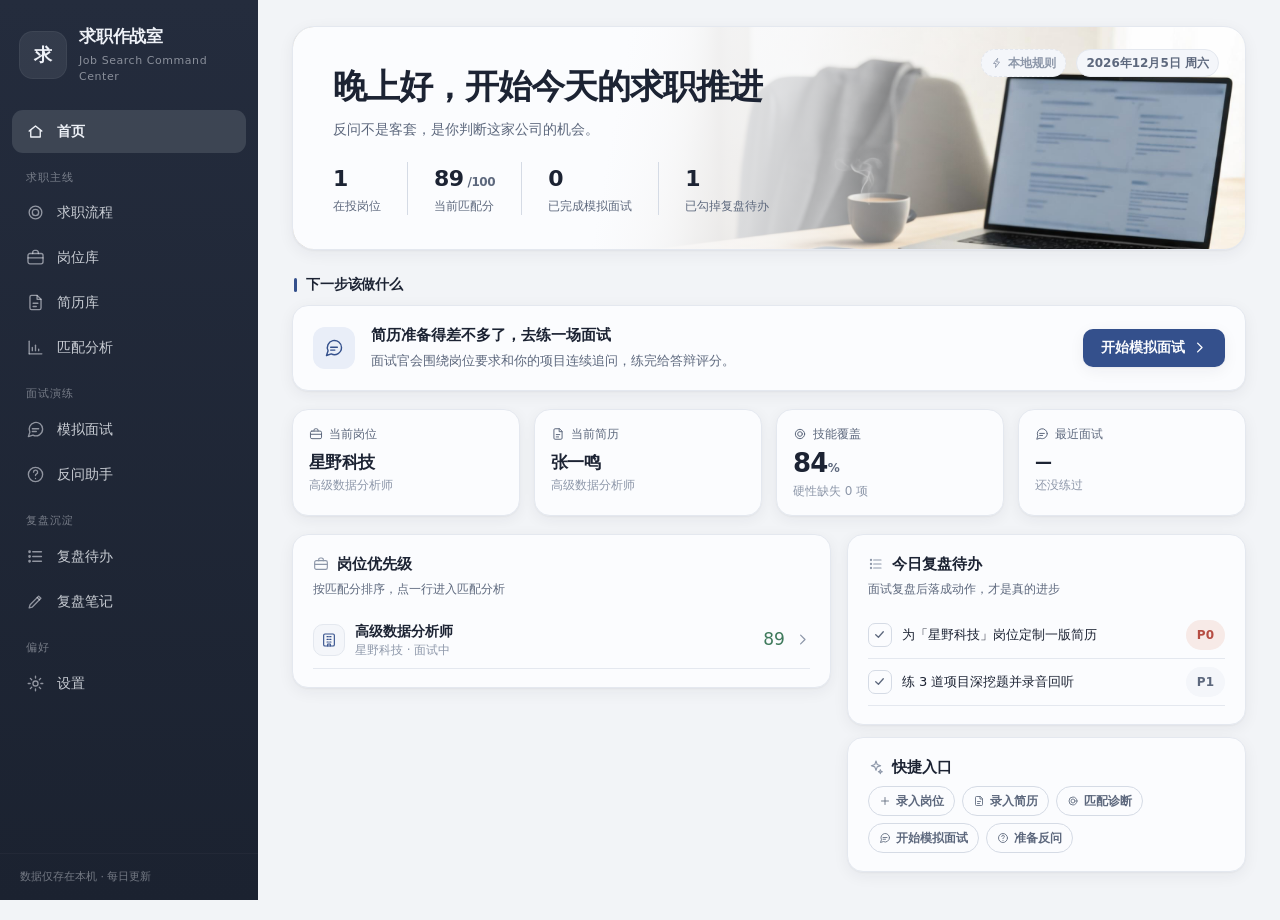
==== index.html @ 6e946947 "deploy: 求职作战室工作台与产品报告" ====
<!-- Generated by Trae Work -->
<!DOCTYPE html>
<html lang="zh">
<head>
<meta charset="UTF-8" />
<meta name="viewport" content="width=device-width, initial-scale=1.0" />
<title>求职作战室 · 简历改写与模拟面试</title>
<link rel="icon" href="data:image/svg+xml,%3Csvg xmlns='http://www.w3.org/2000/svg' viewBox='0 0 24 24'%3E%3Crect width='24' height='24' rx='6' fill='%2334508c'/%3E%3Cpath d='M7 9h10M7 13h6' stroke='%23fff' stroke-width='2' stroke-linecap='round'/%3E%3C/svg%3E" />
<style>
  /* ============================================================
     THEME TOKENS — 一处改色，整站换肤（简约·墨色中性默认）
     ============================================================ */
  :root {
    /* ---- 页面与表面 ---- */
    --page-bg: #f2f4f7;              /* 页面底色（body 背景） */
    --surface-card: #fbfcfe;         /* 卡片/面板/输入框/按钮的主背景 */
    --surface-nested: #f4f6fa;       /* 嵌套区域：图标瓦底、ghost 按钮、hero 底 */

    /* ---- 边框 ---- */
    --border: #e4e8ef;               /* 常规边框：卡片、分隔线 */
    --border-input: #d5dbe5;         /* 强边框：输入框、按钮、chip、勾选框 */

    /* ---- 文本层级 ---- */
    --text: #1c2333;                 /* 主文本：标题、正文、数值 */
    --text-secondary: #5d687d;       /* 次文本：标签、副标题、描述 */
    --text-tertiary: #8d97a9;        /* 弱文本：图标色、导航字、占位、空态 */

    /* ---- 主色（按钮/选中/强调） ---- */
    --accent: #34508c;               /* 主色·靛蓝：按钮、选中态、section 竖条 */
    --accent-muted: #e9eef8;         /* 主色浅底：focus ring 光晕、step 按钮 active 底 */
    --on-accent: #fbfcfe;            /* 主色上的前景文字 */

    /* ---- 模块色（5 色轮转，新模块按序取下一个未用的） ---- */
    --module-1: #4f7a63;             /* 苔绿 — 通过/完成/优势 */
    --module-2: #4a6d94;             /* 灰蓝 — 数据/匹配 */
    --module-3: #a8792f;             /* 赭黄 — 待办/提醒 */
    --module-4: #b06a52;             /* 陶土 — 风险/红旗 */
    --module-5: #6f6394;             /* 雾紫 — 反思/笔记 */

    /* ---- 状态色 ---- */
    --success: #3f7a5c;              /* 通过、达标 */
    --warning: #a8792f;              /* 需补强、提醒 */

    /* ---- 危险色 ---- */
    --danger: #b64d43;               /* 删除/危险操作 */
    --danger-muted: #f7eae7;         /* 危险浅底：删除 hover、P0 标签 */

    /* ---- 抽屉/侧栏（深色面板，与主色板同色温） ---- */
    --drawer-bg: #1b2230;            /* 侧栏底色 */
    --drawer-bg-top: #242c3d;        /* 侧栏渐变上色 */
    --drawer-text: #eef1f7;          /* 侧栏前景文字 */
    --drawer-text-mute: rgba(238,241,247,.55);  /* 侧栏次要文字/图标 */
    --drawer-hover: rgba(238,241,247,.08);       /* 侧栏悬停底 */
    --drawer-active: rgba(238,241,247,.13);      /* 侧栏选中底 */

    /* ---- 背景图 ---- */
    --greet-image: url("assets/greet-banner.jpg");  /* 首页 hero 背景图 */
    --page-texture: none;                            /* 页面纹理叠加（none 或 url(...)） */

    /* ---- 圆角（按组件角色，不要裸写数字） ---- */
    --radius-control: 8px;           /* 勾选框、步进按钮、日历格 */
    --radius-tile: 12px;             /* 图标瓦、输入框、按钮、chip */
    --radius-card: 16px;             /* 卡片、面板、hero */
    --radius-sheet: 22px;            /* 弹窗顶部圆角 */

    /* ---- 阴影 ---- */
    --shadow-card: 0 1px 2px rgba(28,35,51,.04), 0 4px 16px rgba(28,35,51,.06);   /* 卡片/面板 */
    --shadow-overlay: 0 10px 28px rgba(28,35,51,.14);                             /* 弹窗/toast/悬浮 */

    /* ---- 字体与布局 ---- */
    --font: -apple-system, "PingFang SC", "Microsoft YaHei", system-ui, sans-serif;
    --sidebar-w: 258px;              /* 左侧栏宽度 */
  }
  * { box-sizing: border-box; margin: 0; padding: 0; }
  body {
    background: var(--page-bg); color: var(--text); font-family: var(--font); font-size: 14px; line-height: 1.5;
    -webkit-font-smoothing: antialiased; min-height: 100vh; min-width: 1000px;
  }
  body::before { content:""; position:fixed; inset:0; z-index:-1; pointer-events:none;
    background-image: var(--page-texture); background-size: cover; background-position: center; opacity:.5; }
  svg { display: block; }
  .layout { min-height: 100vh; }

  /* ---------- sidebar (固定在左侧，不随内容滚动) ---------- */
  .sidebar { background: linear-gradient(180deg, var(--drawer-bg-top), var(--drawer-bg)); color: var(--drawer-text);
    display: flex; flex-direction: column; position: fixed; top: 0; left: 0; width: var(--sidebar-w); height: 100vh; z-index: 30; }
  .sidebar .brand { padding: 24px 20px 18px; display: flex; align-items: center; gap: 13px; }
  .sidebar .brand .ava { position: relative; width: 46px; height: 46px; border-radius: 13px; overflow: hidden; flex: 0 0 auto;
    background: var(--drawer-hover); box-shadow: 0 0 0 1px var(--drawer-active); cursor: pointer; }
  .sidebar .brand .ava img { width: 100%; height: 100%; object-fit: cover; display: block; }
  .sidebar .brand .ava .ava-ph { width:100%; height:100%; display:grid; place-items:center; font-size:18px; font-weight:800; color:var(--drawer-text); }
  .sidebar .brand .ava .cam { position: absolute; inset: 0; display: grid; place-items: center; opacity: 0;
    background: rgba(35,34,32,.5); color: var(--drawer-text); transition: opacity .15s; }
  .sidebar .brand .ava:hover .cam { opacity: 1; }
  .sidebar .brand h1 { font-size: 17px; font-weight: 800; letter-spacing: -.01em; }
  .sidebar .brand p { font-size: 11px; opacity: .5; margin-top: 3px; letter-spacing: .05em; }
  .sidebar .nav { flex: 1; overflow-y: auto; padding: 6px 12px 12px; }
  .sidebar .nav::-webkit-scrollbar { width: 6px; }
  .sidebar .nav::-webkit-scrollbar-thumb { background: var(--drawer-text-mute); border-radius: 6px; }
  .navi { display: flex; align-items: center; gap: 12px; padding: 11px 14px; border-radius: 11px; cursor: pointer;
    font-size: 14px; font-weight: 500; color: color-mix(in srgb, var(--drawer-text) 82%, transparent); transition: background .15s; margin-bottom: 2px; }
  .navi:hover { background: var(--drawer-hover); }
  .navi.active { background: var(--drawer-active); color: var(--drawer-text); font-weight: 700; }
  .navi svg { color: var(--drawer-text-mute); flex: 0 0 auto; }
  .navi.active svg { color: var(--drawer-text); }
  .nav-sep { font-size: 10.5px; opacity: .42; padding: 15px 14px 6px; letter-spacing: .1em; }
  .sidebar .foot { padding: 15px 20px; font-size: 11px; opacity: .42; border-top: 1px solid var(--drawer-hover); }

  /* ---------- main ---------- */
  .main { margin-left: var(--sidebar-w); padding: 26px 34px 48px; }
  .main > #screen { max-width: 1180px; }
  .header { display: flex; align-items: flex-end; gap: 16px; margin-bottom: 6px; }
  .header h2 { font-size: 27px; font-weight: 800; letter-spacing: -.03em; }
  .header p { color: var(--text-secondary); font-size: 13px; margin-top: 5px; }
  .header .spacer { flex: 1; }
  .date-chip { display:inline-flex; align-items:center; gap:6px; font-size:13px; color:var(--text-secondary);
    background: var(--surface-card); border:1px solid var(--border); border-radius:999px; padding:8px 15px; box-shadow: var(--shadow-card); }
  .date-chip svg { color: var(--text-tertiary); }

  /* ---------- hero banner (顶部大图问候区) ---------- */
  .hero-banner { position: relative; overflow: hidden; border-radius: var(--radius-sheet); border: 1px solid var(--border);
    box-shadow: var(--shadow-card); min-height: 208px; display: flex; flex-direction: column; justify-content: center;
    padding: 34px 40px; margin-bottom: 24px;
    background: var(--surface-nested) var(--greet-image) right center / cover no-repeat; }
  .hero-banner::before { content:""; position:absolute; inset:0; pointer-events:none;
    background: linear-gradient(100deg, var(--surface-card) 34%, color-mix(in srgb, var(--surface-card) 82%, transparent) 52%, transparent 76%); }
  .hero-banner > * { position: relative; z-index: 1; }
  .hero-banner .hi { font-size: 34px; font-weight: 800; letter-spacing: -.03em; }
  .hero-banner .sub { color: var(--text-secondary); font-size: 14px; margin-top: 7px; max-width: 460px; }
  .hero-banner .hstats { display: flex; gap: 26px; margin-top: 22px; }
  .hero-banner .hstat { display: flex; flex-direction: column; gap: 2px; }
  .hero-banner .hstat .n { font-size: 22px; font-weight: 800; letter-spacing: -.02em; }
  .hero-banner .hstat .t { font-size: 12px; color: var(--text-secondary); }
  .hero-banner .hstat + .hstat { padding-left: 26px; border-left: 1px solid var(--border-input); }
  .hero-banner .htop { position: absolute; top: 22px; right: 26px; z-index: 2; display: flex; gap: 10px; align-items: center; }

  .card { background: var(--surface-card); border: 1px solid var(--border); border-radius: var(--radius-card); box-shadow: var(--shadow-card); }
  .sec-title { display:flex; align-items:center; gap:9px; font-size:14px; font-weight:800; margin: 18px 2px 10px; letter-spacing: -.01em; }
  .sec-title::before { content:""; width: 3px; height: 14px; border-radius: 2px; background: var(--accent); }

  /* ---------- dashboard grid ---------- */
  .grid { display: grid; gap: 16px; }
  .g-4 { grid-template-columns: repeat(4, 1fr); }
  .g-3 { grid-template-columns: repeat(3, 1fr); }
  .g-2 { grid-template-columns: repeat(2, 1fr); }
  .g-main { grid-template-columns: 1.55fr 1fr; align-items: start; }

  /* 各模块概况卡片 */
  .modcard-grid { display:grid; grid-template-columns: repeat(3, 1fr); gap: 14px; }
  .modcard { background: var(--surface-card); border: 1px solid var(--border); border-radius: var(--radius-card); box-shadow: var(--shadow-card);
    padding: 15px 16px; cursor: pointer; transition: transform .12s, box-shadow .18s, border-color .15s; }
  .modcard:hover { transform: translateY(-2px); box-shadow: var(--shadow-overlay); border-color: var(--border-input); }
  .modcard .mc-head { display:flex; align-items:center; gap: 11px; }
  .modcard .mc-ic { width: 36px; height: 36px; border-radius: 10px; display:grid; place-items:center; flex:0 0 auto; }
  .modcard .mc-tt { flex:1; min-width:0; }
  .modcard .mc-name { font-size: 14.5px; font-weight: 800; letter-spacing: -.01em; }
  .modcard .mc-desc { font-size: 11.5px; color: var(--text-secondary); margin-top: 1px; overflow:hidden; text-overflow:ellipsis; white-space:nowrap; }
  .modcard .mc-arw { color: var(--text-tertiary); flex:0 0 auto; }
  .modcard .mc-body { display:flex; align-items:baseline; gap: 8px; margin-top: 11px; }
  .modcard .mc-main { font-size: 15px; font-weight: 800; letter-spacing: -.01em; }
  .modcard .mc-extra { font-size: 12px; color: var(--text-secondary); }

  /* quote banner */
  .quote { padding: 22px 26px; border-radius: var(--radius-card); position: relative; overflow: hidden;
    background: var(--surface-card); border: 1px solid var(--border); box-shadow: var(--shadow-card); }
  .quote::before { content:""; position:absolute; left:0; top:18px; bottom:18px; width:3px; border-radius:2px; background: var(--accent); }
  .quote .tag { display:inline-flex; align-items:center; gap:6px; font-size:12px; font-weight:700; color:var(--text-secondary);
    letter-spacing:.04em; margin-bottom:11px; }
  .quote .tag svg { color: var(--text-tertiary); }
  .quote .txt { font-size:20px; font-weight:700; color:var(--text); letter-spacing:-.01em; line-height:1.5; }

  /* overview rings */
  .rings { display:grid; grid-template-columns: repeat(4, minmax(0,1fr)); gap:0; }
  .ring { display:flex; flex-direction:column; align-items:center; gap:8px; padding:12px 4px; cursor:pointer; min-width:0;
    border-radius: var(--radius-card); transition: background .15s; }
  .ring:hover { background: var(--surface-nested); }
  .ring .dial { position:relative; width:100%; max-width:128px; aspect-ratio:1; }
  .ring .dial svg.gauge { transform: rotate(-90deg); width:100%; height:100%; }
  .ring .dial .mid { position:absolute; inset:0; display:grid; place-items:center; }
  .ring .pct { font-size:18px; font-weight:800; letter-spacing:-.02em; }
  .ring .lbl { font-size:14.5px; font-weight:700; }
  .ring .sub { font-size:12px; color:var(--text-secondary); }

  /* quick add */
  .quick-grid { display:grid; grid-template-columns: repeat(2, minmax(0,1fr)); gap:10px; }
  .qbtn { display:flex; align-items:center; gap:12px; padding:14px 15px; border:none; cursor:pointer; border-radius:var(--radius-tile);
    background:var(--surface-card); border:1px solid var(--border); box-shadow: var(--shadow-card); text-align:left; transition: all .15s; min-width:0; }
  .qbtn:hover { border-color:var(--border-input); transform: translateY(-1px); box-shadow: var(--shadow-overlay); }
  .qbtn .e { position:relative; width:42px; height:42px; border-radius:12px; display:grid; place-items:center; flex:0 0 auto; }
  .qbtn .e .qplus { position:absolute; right:-3px; bottom:-3px; width:17px; height:17px; border-radius:50%;
    background: var(--accent); color:var(--on-accent); display:grid; place-items:center; border: 2px solid var(--surface-card); }
  .qbtn .l { font-size:13.5px; font-weight:700; min-width:0; overflow:hidden; text-overflow:ellipsis; white-space:nowrap; }

  /* trend panel */
  .panel { background: var(--surface-card); border: 1px solid var(--border); border-radius: var(--radius-card); box-shadow: var(--shadow-card); padding:18px; }
  .panel .ph { display:flex; align-items:center; gap:8px; font-size:14px; font-weight:800; }
  .panel .ph svg { color: var(--text-tertiary); }
  .panel .ph .avg { margin-left:auto; font-size:12px; color:var(--text-secondary); font-weight:500; }
  .trend-svg { width:100%; height:auto; margin-top:14px; display:block; }
  .trend-x { display:flex; justify-content:space-between; font-size:11px; color:var(--text-secondary); margin-top:4px; padding:0 6px; }
  .trend-empty { display:flex; flex-direction:column; align-items:center; justify-content:center; gap:10px; height: 168px;
    color: var(--text-tertiary); font-size: 13px; margin-top: 8px; }

  /* ---------- pinned tasks ---------- */
  .pin-list { display:grid; grid-template-columns: repeat(2, 1fr); gap: 12px; }
  .pin { display:flex; align-items:center; gap: 13px; padding: 15px 16px; border-radius: var(--radius-tile);
    background: var(--surface-card); border: 1px solid var(--border); box-shadow: var(--shadow-card); transition: box-shadow .15s, transform .12s; }
  .pin:hover { box-shadow: var(--shadow-overlay); transform: translateY(-1px); }
  .pin-ic { width: 38px; height: 38px; border-radius: 11px; display:grid; place-items:center; flex:0 0 auto;
    background: var(--surface-nested); border: 1px solid var(--border); }
  .pin-b { flex:1; min-width:0; cursor:pointer; }
  .pin-t { font-size: 14.5px; font-weight: 700; overflow:hidden; text-overflow:ellipsis; white-space:nowrap; }
  .pin-t.done { text-decoration: line-through; color: var(--text-secondary); }
  .pin-m { font-size: 12px; color: var(--text-secondary); margin-top: 3px; }
  .pin-chk { flex:0 0 auto; width: 26px; height: 26px; border-radius: 8px; border: 1.6px solid var(--border-input);
    display:grid; place-items:center; cursor:pointer; background:var(--surface-card); color:var(--on-accent); transition: all .15s; }
  .pin-chk.on { background: var(--module-1); border-color: var(--module-1); }
  .pin-chk svg { opacity: 0; }
  .pin-chk.on svg { opacity: 1; }
  .pin-step { flex:0 0 auto; display:flex; gap: 7px; }
  .pin-step button { width: 30px; height: 30px; border-radius: 8px; border: 1px solid var(--border-input);
    background: var(--surface-nested); color: var(--text); font-size: 18px; line-height: 1; cursor:pointer;
    display:grid; place-items:center; transition: all .15s; }
  .pin-step button:hover { background: var(--accent-muted); border-color: var(--accent); }
  .pin-empty { grid-column: 1 / -1; padding: 26px 20px; text-align:center; color: var(--text-secondary); font-size: 13px; line-height: 1.7;
    background: var(--surface-card); border: 1px dashed var(--border-input); border-radius: var(--radius-tile); }
  .pin-empty .mini-star { display:inline-flex; vertical-align:-2px; color: var(--module-3); }

  /* ---------- toolbar in module view ---------- */
  .toolbar { display:flex; align-items:center; gap:10px; margin: 14px 0 12px; }
  .btn { background:var(--accent); color:var(--on-accent); border:none; border-radius:10px; padding:10px 18px; font-size:14px; cursor:pointer;
    font-weight:700; box-shadow: var(--shadow-card); transition: filter .15s, transform .1s; display:inline-flex; align-items:center; gap:7px; }
  .btn:hover { filter: brightness(1.12); } .btn:active { transform: translateY(1px); }
  .btn.ghost { background:var(--surface-card); color:var(--text-secondary); border:1px solid var(--border-input); box-shadow:none; font-weight:500; }
  .btn.ghost:hover { color:var(--text); }
  .btn.danger { background:var(--danger); }
  .spacer { flex:1; }
  input, textarea { font-family:var(--font); font-size:14px; border:1px solid var(--border-input); border-radius:10px;
    padding:9px 12px; background:var(--surface-card); color:var(--text); outline:none; transition: border-color .15s, box-shadow .15s; width:100%; }
  input:focus, textarea:focus { border-color:var(--accent); box-shadow:0 0 0 3px var(--accent-muted); }
  textarea { resize:vertical; min-height:80px; }
  .search-box { position:relative; width: 240px; }
  .search-box svg { position:absolute; left:11px; top:50%; transform:translateY(-50%); color:var(--text-tertiary); pointer-events:none; }
  .search-box input { padding-left:34px; }

  /* module hero header (per-type summary) */
  .hero { display:flex; align-items:center; gap: 13px; padding: 12px 16px; border-radius: var(--radius-tile);
    background: var(--surface-card); border: 1px solid var(--border); box-shadow: var(--shadow-card); margin-bottom: 4px; position:relative; overflow:hidden; }
  .hero.has-cover { padding: 0; min-height: 96px; }
  .hero.has-cover .hero-bg { position:absolute; inset:0; background-size:cover; background-position:center; }
  .hero.has-cover .hero-bg::after { content:""; position:absolute; inset:0; background: linear-gradient(90deg, var(--surface-card) 28%, color-mix(in srgb, var(--surface-card) 60%, transparent) 55%, transparent 80%); }
  .hero.has-cover > .hero-inner { position:relative; z-index:1; padding: 12px 16px; display:flex; align-items:center; gap:13px; }
  .hero-ic { width: 40px; height: 40px; border-radius: 11px; display:grid; place-items:center; flex:0 0 auto; }
  .hero-tx { min-width:0; flex:1; }
  .hero-row { display:flex; align-items:baseline; gap: 9px; flex-wrap:wrap; }
  .hero-v { font-size: 20px; font-weight: 800; letter-spacing: -.02em; line-height: 1; }
  .hero-l { font-size: 13px; color: var(--text-secondary); }

  /* record thumbnail + custom field meta tags */
  .rec .thumb { width:48px; height:48px; border-radius:var(--radius-tile); object-fit:cover; flex:0 0 auto; margin-right:2px; }
  .rec .meta-line { display:flex; align-items:center; gap:6px; flex-wrap:wrap; margin-top:4px; flex:1 0 100%; }
  .rec .meta-tag { font-size:12px; font-weight:600; color:var(--text-secondary); }
  .rec .meta-tag::before { content:"·"; margin-right:6px; color:var(--text-tertiary); }
  .rec .meta-tag:first-child::before { display:none; }

  /* ---- layout variants (open-ended: add .rec-layout-xxx in <style> to extend) ---- */
  /* feature: 大图在上 + 标题 + 正文在下 */
  .rec.rec-layout-feature { padding:0; overflow:hidden; }
  .rec.rec-layout-feature .top { flex-direction:column; align-items:stretch; }
  .rec.rec-layout-feature .thumb { width:100%; height:160px; border-radius:0; margin:0; }
  .rec.rec-layout-feature .feat-title { padding:12px 16px 4px; font-size:15px; font-weight:700; color:var(--text); }
  .rec.rec-layout-feature .feat-body { padding:0 16px 14px; font-size:13px; color:var(--text-secondary); line-height:1.55; }
  /* quote: 大字居中 + 留白 */
  .rec.rec-layout-quote { padding:24px 20px; }
  .rec.rec-layout-quote .quote-text { font-size:18px; font-weight:600; line-height:1.6; color:var(--text); }
  .rec.rec-layout-quote .quote-meta { margin-top:10px; font-size:12px; color:var(--text-tertiary); }


  /* module two-column layout: 左记录 / 右统计侧栏 */
  .mod-layout { display:grid; grid-template-columns: 1fr 300px; gap: 16px; align-items: start; margin-top: 14px; }
  .mod-side { display:flex; flex-direction:column; gap: 12px; position: sticky; top: 16px; }
  .side-card { background:var(--surface-card); border:1px solid var(--border); border-radius:var(--radius-tile); box-shadow:var(--shadow-card); padding:14px 15px; }
  .side-card .sh { display:flex; align-items:center; gap:8px; font-size:12.5px; font-weight:800; margin-bottom:10px; }
  .side-card .sh svg { color:var(--text-tertiary); }
  .stat-row { display:flex; align-items:center; justify-content:space-between; padding:6px 0; border-bottom:1px solid var(--border); }
  .stat-row:last-child { border-bottom:none; padding-bottom:0; }
  .stat-row .k { font-size:12.5px; color:var(--text-secondary); display:flex; align-items:center; gap:7px; }
  .stat-row .k .kd { width:8px; height:8px; border-radius:50%; flex:0 0 auto; }
  .stat-row .val { font-size:14px; font-weight:800; letter-spacing:-.01em; }
  /* 分类占比条 */
  .catbar { margin-top:4px; }
  .catbar .cbrow { display:flex; align-items:center; gap:9px; padding:7px 0; }
  .catbar .cbrow .cbn { font-size:12.5px; color:var(--text); width:52px; flex:0 0 auto; }
  .catbar .cbrow .cbt { flex:1; height:8px; border-radius:999px; background:var(--border); overflow:hidden; }
  .catbar .cbrow .cbt i { display:block; height:100%; border-radius:999px; }
  .catbar .cbrow .cbv { font-size:12px; color:var(--text-secondary); width:56px; text-align:right; flex:0 0 auto; }
  /* 大环形（进度/打卡侧栏） */
  .side-ring { display:flex; flex-direction:column; align-items:center; gap:8px; padding:6px 0 2px; }
  .side-ring .dial { position:relative; width:120px; height:120px; }
  .side-ring .dial svg.gauge { transform: rotate(-90deg); width:120px; height:120px; }
  .side-ring .dial .mid { position:absolute; inset:0; display:flex; flex-direction:column; align-items:center; justify-content:center; gap:2px; }
  .side-ring .big { font-size:26px; font-weight:800; letter-spacing:-.02em; }
  .side-ring .cap { font-size:12px; color:var(--text-secondary); }

  /* finance summary minis */
  .mod-summary { display:grid; grid-template-columns:repeat(4,1fr); gap:12px; margin-bottom: 4px; }
  .mini { background:var(--surface-card); border:1px solid var(--border); border-radius:var(--radius-tile); box-shadow:var(--shadow-card); padding:12px 14px; }
  .mini .l { font-size:12px; color:var(--text-secondary); }
  .mini .v { font-size:19px; font-weight:800; margin-top:3px; letter-spacing:-.02em; }

  /* record list — 行式列表 */
  .rec-grid { display:flex; flex-direction:column; gap:9px; }
  .rec { position:relative; background:var(--surface-card); border:1px solid var(--border); border-radius:var(--radius-tile); box-shadow:var(--shadow-card); padding:14px 16px; transition: border-color .12s, box-shadow .15s; }
  .rec:hover { border-color: var(--border-input); box-shadow: var(--shadow-overlay); }
  .rec .top { display:flex; align-items:center; gap:12px; }
  .rec .chk { flex:0 0 auto; width:23px; height:23px; border-radius:7px; border:1.6px solid var(--border-input); display:grid; place-items:center;
    cursor:pointer; background:var(--surface-card); color:var(--on-accent); transition: all .15s; }
  .rec .chk.on { background:var(--module-1); border-color:var(--module-1); }
  .rec .chk svg { opacity:0; } .rec .chk.on svg { opacity:1; }
  .rec .body { flex:1; min-width:0; cursor:pointer; display:flex; align-items:center; gap:11px; flex-wrap:wrap; }
  .rec .rname { font-weight:700; font-size:14.5px; letter-spacing:-.01em; flex:0 1 auto; overflow:hidden; text-overflow:ellipsis; white-space:nowrap; max-width:100%; }
  .rec .rname.done { text-decoration:line-through; color:var(--text-secondary); }
  .rec .rmeta { display:flex; flex-wrap:wrap; gap:6px; align-items:center; }
  .rec .rnote { flex:1 0 100%; color:var(--text-secondary); font-size:12.5px; margin-top:5px; white-space:pre-wrap; line-height:1.5;
    overflow:hidden; text-overflow:ellipsis; display:-webkit-box; -webkit-line-clamp:2; -webkit-box-orient:vertical; }
  .badge { display:inline-flex; align-items:center; gap:5px; padding:2px 9px; border-radius:999px; font-size:11.5px; font-weight:700; }
  .badge .dot { width:6px; height:6px; border-radius:50%; background:currentColor; }
  .rec .acts { position:absolute; top:50%; right:8px; transform:translateY(-50%); display:flex; gap:1px; opacity:0; transition: opacity .15s; background:var(--surface-card); }
  .rec:hover .acts { opacity:1; }
  .rec .acts button { border:none; background:transparent; color:var(--text-tertiary); cursor:pointer;
    width:28px; height:28px; border-radius:7px; display:grid; place-items:center; transition: all .15s; }
  .rec .pin-btn:hover { background:var(--surface-nested); color:var(--module-3); }
  .rec .pin-btn.on { color:var(--module-3); opacity:1; } .rec .pin-btn.on svg { fill: var(--module-3); }
  .rec:has(.pin-btn.on) .acts { opacity:1; }
  .rec .del:hover { background:var(--danger-muted); color:var(--danger); }
  .rec .pbar { flex:1; min-width:80px; height:6px; border-radius:999px; background:var(--border); overflow:hidden; }
  .rec .pbar i { display:block; height:100%; border-radius:999px; }
  .rec .amt { font-size:15px; font-weight:800; letter-spacing:-.02em; white-space:nowrap; margin-left:auto; }
  .rec .amt.exp { color:var(--danger); } .rec .amt.inc { color:var(--module-1); }
  .rec .streak { font-size:11.5px; color:var(--module-3); font-weight:700; display:inline-flex; align-items:center; gap:4px; }
  .rec .rdate { color:var(--text-secondary); font-size:11.5px; margin-left:auto; white-space:nowrap; }
  .empty { text-align:center; color:var(--text-secondary); padding:50px 20px; }
  .empty .e { display:inline-grid; place-items:center; width:56px; height:56px; border-radius:16px; background:var(--surface-card); border:1px solid var(--border); color:var(--text-tertiary); margin-bottom:12px; }

  /* ---------- modal ---------- */
  .overlay { position:fixed; inset:0; background:color-mix(in srgb, var(--text) 44%, transparent); backdrop-filter: blur(3px); z-index:60;
    display:flex; align-items:center; justify-content:center; animation: fade .16s ease; }
  @keyframes fade { from { opacity:0; } }
  .modal { background:var(--surface-card); border-radius:20px; padding:26px; width:480px; max-width:92vw; max-height:90vh; overflow-y:auto;
    box-shadow:0 24px 60px color-mix(in srgb, var(--text) 26%, transparent); animation: pop .18s cubic-bezier(.2,.8,.3,1); }
  @keyframes pop { from { transform: translateY(10px) scale(.98); opacity:0; } }
  .modal h3 { font-size:19px; font-weight:800; letter-spacing:-.01em; }
  .modal .sub { color:var(--text-secondary); font-size:13px; margin:5px 0 18px; }
  .field { margin-bottom:14px; }
  .field label { display:block; color:var(--text-secondary); font-size:13px; margin-bottom:6px; }
  .frow { display:flex; gap:12px; } .frow .field { flex:1; }
  .seg { display:flex; gap:8px; flex-wrap:wrap; }
  .seg .opt { flex:1; min-width:64px; text-align:center; padding:10px; border-radius:11px; border:1px solid var(--border-input);
    cursor:pointer; font-size:13px; font-weight:600; color:var(--text-secondary); transition: all .12s; }
  .seg .opt.on { background:var(--accent); border-color:var(--accent); color:var(--on-accent); }
  .modal-actions { display:flex; align-items:center; gap:10px; margin-top:22px; }
  .link-danger { color:var(--danger); background:none; border:none; font-size:14px; font-weight:600; cursor:pointer; padding:8px 10px; border-radius:8px; }
  .link-danger:hover { background:var(--danger-muted); }

  /* ============================================================
     BENTO DASHBOARD — 首页复杂网格布局（墨色中性 · 高密度）
     ============================================================ */
  .bento { display:grid; grid-template-columns: repeat(12, 1fr); gap:16px; align-items:stretch; }
  .bento > * { min-width:0; }   /* 允许网格轨道收窄，避免窄屏内容溢出 */
  .b3{grid-column:span 3} .b4{grid-column:span 4} .b5{grid-column:span 5}
  .b6{grid-column:span 6} .b7{grid-column:span 7} .b8{grid-column:span 8} .b12{grid-column:span 12}

  /* 分组标题（EN 副标题 + 中文标题 + 分隔线） */
  .sec-grp { display:flex; align-items:center; gap:12px; margin:26px 2px 14px; }
  .sec-grp .bar { width:4px; height:19px; border-radius:2px; background:var(--accent); flex:0 0 auto; }
  .sec-grp .zh { font-size:16px; font-weight:800; letter-spacing:-.02em; }
  .sec-grp .en { font-size:10.5px; font-weight:800; letter-spacing:.15em; color:var(--text-tertiary); }
  .sec-grp .line { flex:1; height:1px; background:var(--border); }

  /* 通用瓷砖 */
  .tile { background:var(--surface-card); border:1px solid var(--border); border-radius:var(--radius-card); box-shadow:var(--shadow-card);
    padding:18px 20px; display:flex; flex-direction:column; }
  .tile-h { display:flex; align-items:center; gap:9px; margin-bottom:14px; }
  .tile-h .tic { color:var(--text-tertiary); display:flex; }
  .tile-h .en { font-size:9.5px; font-weight:800; letter-spacing:.14em; color:var(--text-tertiary); line-height:1; }
  .tile-h .zh { font-size:14px; font-weight:800; letter-spacing:-.01em; line-height:1.15; }
  .tile-h .tt { display:flex; flex-direction:column; gap:3px; }
  .tile-h .r { margin-left:auto; font-size:12px; color:var(--text-secondary); font-weight:700; }

  /* 整体情况瓷砖 */
  .ov2-body { display:grid; grid-template-columns:1fr 300px; gap:22px; flex:1; align-items:stretch; }
  .ov2-body .rings { align-content:center; }
  .ov2-side { position:relative; overflow:hidden; border-radius:var(--radius-card);
    background:linear-gradient(150deg,#33322e 0%,#232220 62%,#1b1a18 100%); box-shadow:var(--shadow-overlay);
    padding:20px; display:flex; flex-direction:column; justify-content:space-between; gap:12px; }
  .ov2-side::before { content:""; position:absolute; width:190px; height:190px; border-radius:50%; right:-70px; top:-80px;
    background:radial-gradient(circle,rgba(95,122,153,.4),transparent 70%); pointer-events:none; }
  .ov2-side::after { content:""; position:absolute; width:150px; height:150px; border-radius:50%; left:-55px; bottom:-70px;
    background:radial-gradient(circle,rgba(189,138,78,.32),transparent 70%); pointer-events:none; }
  .ov2-stat { position:relative; z-index:1; display:flex; align-items:center; gap:13px; cursor:pointer;
    padding:12px 4px; border-radius:var(--radius-tile); transition:background .15s; }
  .ov2-stat:hover { background:rgba(244,243,240,.06); }
  .ov2-stat + .ov2-stat { border-top:1px solid rgba(244,243,240,.09); }
  .ov2-stat .s-ic { width:40px; height:40px; border-radius:12px; display:grid; place-items:center; flex:0 0 auto;
    background:rgba(244,243,240,.08); box-shadow:inset 0 0 0 1px rgba(244,243,240,.1); }
  .ov2-stat .s-tx { min-width:0; }
  .ov2-stat .s-v { font-size:24px; font-weight:800; letter-spacing:-.03em; line-height:1.05; color:#f4f3f0;
    font-variant-numeric:tabular-nums; }
  .ov2-stat .s-l { font-size:11.5px; color:rgba(244,243,240,.55); margin-top:3px; }

  /* 大时钟卡（暗色·点缀光晕） */
  .clock-card { position:relative; overflow:hidden; border-radius:var(--radius-sheet);
    background:linear-gradient(140deg,#33322e 0%,#232220 60%,#1c1b19 100%); color:#f4f3f0;
    padding:26px 28px; box-shadow:var(--shadow-overlay); display:flex; flex-direction:column; justify-content:space-between; min-height:196px; }
  .clock-card::before { content:""; position:absolute; width:220px; height:220px; border-radius:50%; right:-70px; top:-90px;
    background:radial-gradient(circle,rgba(189,138,78,.35),transparent 70%); }
  .clock-card::after { content:""; position:absolute; width:170px; height:170px; border-radius:50%; left:-60px; bottom:-80px;
    background:radial-gradient(circle,rgba(111,143,106,.28),transparent 70%); }
  .clock-card > * { position:relative; z-index:1; }
  .clock-card .hi { font-size:24px; font-weight:800; letter-spacing:-.02em; }
  .clock-card .sub { font-size:12.5px; opacity:.62; margin-top:5px; max-width:230px; line-height:1.5; }
  .clock-card .clk { font-size:clamp(38px,4.4vw,50px); font-weight:800; letter-spacing:.01em; font-variant-numeric:tabular-nums; line-height:1; }
  .clock-card .cmeta { display:flex; align-items:center; gap:10px; margin-top:9px; font-size:12px; opacity:.6; }
  .clock-card .cmeta .dot { width:4px; height:4px; border-radius:50%; background:currentColor; }

  /* 焦点/统计瓷砖 */
  .focus-list { display:flex; flex-direction:column; gap:9px; }
  .focus-row { display:flex; align-items:center; gap:11px; }
  .focus-row .fic { width:30px; height:30px; border-radius:9px; display:grid; place-items:center; flex:0 0 auto;
    background:var(--surface-nested); border:1px solid var(--border); }
  .focus-row .ft { flex:1; min-width:0; cursor:pointer; }
  .focus-row .fn { font-size:13.5px; font-weight:700; overflow:hidden; text-overflow:ellipsis; white-space:nowrap; }
  .focus-row .fn.done { text-decoration:line-through; color:var(--text-secondary); }
  .focus-row .fm { font-size:11px; color:var(--text-secondary); margin-top:2px; }
  .focus-empty { color:var(--text-secondary); font-size:12.5px; line-height:1.7; padding:6px 0; }
  .stat-big { font-size:32px; font-weight:800; letter-spacing:-.03em; line-height:1; }
  .stat-big small { font-size:15px; color:var(--text-secondary); font-weight:700; letter-spacing:0; }
  .stat-cap { font-size:12px; color:var(--text-secondary); margin-top:7px; }
  .prog-line { height:7px; border-radius:999px; background:var(--border); overflow:hidden; margin-top:auto; }
  .prog-line i { display:block; height:100%; border-radius:999px; }

  /* 习惯追踪周网格表 */
  .habit-tb { width:100%; border-collapse:collapse; }
  .habit-tb th { font-size:10.5px; font-weight:700; color:var(--text-tertiary); padding:0 0 9px; text-align:center; }
  .habit-tb th.hh { text-align:left; }
  .habit-tb th.hr { text-align:right; }
  .habit-tb td { padding:5px 0; text-align:center; vertical-align:middle; }
  .habit-tb td.hn { text-align:left; font-size:12.5px; font-weight:600; white-space:nowrap; overflow:hidden; text-overflow:ellipsis; max-width:118px; }
  .habit-tb td.hn .hdot { display:inline-block; width:7px; height:7px; border-radius:50%; margin-right:7px; vertical-align:middle; }
  .habit-tb td.hrate { text-align:right; font-size:12.5px; font-weight:800; letter-spacing:-.02em; }
  .hcell { display:inline-grid; place-items:center; width:22px; height:22px; border-radius:7px; color:var(--on-accent); cursor:pointer; transition:transform .12s; }
  .hcell:hover { transform:scale(1.12); }
  .hcell.on { background:var(--module-1); }
  .hcell.off { background:var(--surface-nested); border:1px solid var(--border); }
  .hcell svg { opacity:0; } .hcell.on svg { opacity:1; }
  .habit-tb .tdcol { background:var(--accent-muted); }
  .habit-tb col.todaycol { background:var(--accent-muted); }

  /* 待办清单（仪表盘式） */
  .tk-head { display:flex; align-items:center; gap:10px; margin-bottom:8px; }
  .tk-head .pct { font-size:22px; font-weight:800; letter-spacing:-.03em; }
  .tk-head .cnt { font-size:12px; color:var(--text-secondary); font-weight:700; }
  .tk-head .bar { flex:1; height:6px; border-radius:999px; background:var(--border); overflow:hidden; }
  .tk-head .bar i { display:block; height:100%; border-radius:999px; background:var(--accent); }
  .tk-list { display:flex; flex-direction:column; }
  .tk-row { display:flex; align-items:center; gap:11px; padding:8px 0; border-bottom:1px solid var(--border); }
  .tk-row:last-child { border-bottom:none; }
  .tk-chk { flex:0 0 auto; width:20px; height:20px; border-radius:6px; border:1.6px solid var(--border-input);
    display:grid; place-items:center; cursor:pointer; background:var(--surface-card); color:var(--on-accent); transition:all .15s; }
  .tk-chk.on { background:var(--module-1); border-color:var(--module-1); }
  .tk-chk svg { opacity:0; } .tk-chk.on svg { opacity:1; }
  .tk-name { flex:1; min-width:0; font-size:13.5px; font-weight:600; cursor:pointer; overflow:hidden; text-overflow:ellipsis; white-space:nowrap; }
  .tk-name.done { text-decoration:line-through; color:var(--text-secondary); }

  /* 番茄钟（暗色炫酷卡） */
  .pomo { position:relative; overflow:hidden; border-radius:var(--radius-card); text-align:center;
    background:linear-gradient(155deg,#302f2c,#1e1d1b); color:#f4f3f0; padding:22px 20px; box-shadow:var(--shadow-overlay);
    display:flex; flex-direction:column; }
  .pomo::before { content:""; position:absolute; width:180px; height:180px; border-radius:50%; left:50%; top:-60px; transform:translateX(-50%);
    background:radial-gradient(circle,rgba(197,93,79,.28),transparent 70%); }
  .pomo > * { position:relative; z-index:1; }
  .pomo .pen { font-size:9.5px; font-weight:800; letter-spacing:.16em; opacity:.55; }
  .pomo .pzh { font-size:13px; font-weight:800; margin-top:3px; }
  .pomo .ring-wrap { position:relative; width:150px; height:150px; margin:14px auto 12px; }
  .pomo .ring-wrap svg { transform:rotate(-90deg); }
  .pomo .ptime { position:absolute; inset:0; display:flex; flex-direction:column; align-items:center; justify-content:center; gap:3px; }
  .pomo .ptime .t { font-size:32px; font-weight:800; font-variant-numeric:tabular-nums; letter-spacing:.01em; }
  .pomo .ptime .s { font-size:11px; opacity:.6; }
  .pomo .pctl { display:flex; gap:8px; justify-content:center; margin-bottom:14px; }
  .pomo .pctl button { border:1px solid rgba(244,243,240,.22); background:rgba(244,243,240,.08); color:#f4f3f0;
    border-radius:9px; padding:8px 16px; font-size:13px; font-weight:700; cursor:pointer; transition:all .15s; }
  .pomo .pctl button:hover { background:rgba(244,243,240,.16); }
  .pomo .pctl button.primary { background:#f4f3f0; color:#232220; border-color:#f4f3f0; }
  .pomo .pstats { display:grid; grid-template-columns:repeat(3,1fr); gap:8px; }
  .pomo .pstats .ps { background:rgba(244,243,240,.06); border-radius:10px; padding:9px 4px; }
  .pomo .pstats .pv { font-size:18px; font-weight:800; letter-spacing:-.02em; }
  .pomo .pstats .pl { font-size:10.5px; opacity:.55; margin-top:2px; }

  /* 在读好书 */
  .book-list { display:flex; flex-direction:column; gap:12px; }
  .book-row { display:flex; align-items:center; gap:12px; cursor:pointer; }
  .book-row .spine { width:34px; height:46px; border-radius:5px; flex:0 0 auto; position:relative; box-shadow:var(--shadow-card);
    display:grid; place-items:center; color:var(--on-accent); }
  .book-row .spine::after { content:""; position:absolute; left:4px; top:4px; bottom:4px; width:2px; border-radius:2px; background:rgba(255,255,255,.35); }
  .book-row .bmid { flex:1; min-width:0; }
  .book-row .btt { font-size:13.5px; font-weight:700; overflow:hidden; text-overflow:ellipsis; white-space:nowrap; }
  .book-row .bsub { font-size:11px; color:var(--text-secondary); margin-top:3px; }
  .book-row .bbar { height:5px; border-radius:999px; background:var(--border); overflow:hidden; margin-top:7px; }
  .book-row .bbar i { display:block; height:100%; border-radius:999px; }
  .book-row .bpct { font-size:14px; font-weight:800; letter-spacing:-.02em; flex:0 0 auto; }

  /* 本周目标 / 通用目标条 */
  .goal-list { display:flex; flex-direction:column; gap:13px; }
  .goal-row .gt { display:flex; align-items:center; gap:8px; font-size:13px; font-weight:600; margin-bottom:7px; }
  .goal-row .gt .gp { margin-left:auto; font-size:12.5px; font-weight:800; color:var(--text-secondary); letter-spacing:-.02em; }
  .goal-row .gt .gdone { color:var(--module-1); display:flex; }
  .goal-row .gbar { height:7px; border-radius:999px; background:var(--border); overflow:hidden; }
  .goal-row .gbar i { display:block; height:100%; border-radius:999px; }

  /* 月度开销 */
  .spend-sum { display:flex; align-items:baseline; gap:10px; flex-wrap:wrap; margin-bottom:14px; }
  .spend-total { font-size:26px; font-weight:800; letter-spacing:-.03em; }
  .spend-cap { font-size:11.5px; color:var(--text-secondary); }

  .hidden { display:none !important; }

  /* ============================================================
     求职工作流专用组件（全部引用 token，禁止硬编码色值）
     ============================================================ */
  .lead { color:var(--text-secondary); font-size:13px; line-height:1.7; }
  .muted { color:var(--text-secondary); }
  .tiny { font-size:12px; color:var(--text-tertiary); }
  .mt8 { margin-top:8px; } .mt12 { margin-top:12px; } .mt18 { margin-top:18px; } .mt24 { margin-top:24px; }
  .flex { display:flex; align-items:center; gap:10px; } .flex.wrap { flex-wrap:wrap; } .grow { flex:1; min-width:0; }
  .kpi-row { display:grid; grid-template-columns:repeat(4,minmax(0,1fr)); gap:14px; }
  .kpi { background:var(--surface-card); border:1px solid var(--border); border-radius:var(--radius-card); box-shadow:var(--shadow-card); padding:15px 16px; }
  .kpi .l { font-size:12px; color:var(--text-secondary); display:flex; align-items:center; gap:6px; }
  .kpi .n { font-size:26px; font-weight:800; letter-spacing:-.03em; margin-top:6px; line-height:1.1; }
  .kpi .n small { font-size:12px; font-weight:600; color:var(--text-secondary); letter-spacing:0; }
  .kpi .t { font-size:12px; color:var(--text-tertiary); margin-top:5px; }
  .panel-lg { background:var(--surface-card); border:1px solid var(--border); border-radius:var(--radius-card); box-shadow:var(--shadow-card); padding:18px 20px; }
  .panel-lg h4 { font-size:15px; font-weight:800; display:flex; align-items:center; gap:8px; margin-bottom:4px; }
  .panel-lg h4 svg { color:var(--text-tertiary); }
  .panel-lg .ph-sub { font-size:12px; color:var(--text-secondary); margin-bottom:14px; }
  .split { display:grid; grid-template-columns:1fr 1fr; gap:16px; align-items:start; }
  .split.wide-left { grid-template-columns:1.35fr 1fr; }
  .pane { background:var(--surface-nested); border:1px solid var(--border); border-radius:var(--radius-tile); padding:14px 15px; min-width:0; }
  .pane h5 { font-size:13px; font-weight:800; margin-bottom:9px; display:flex; align-items:center; gap:7px; }
  .pane .scroll { max-height:360px; overflow:auto; padding-right:4px; }

  /* 步骤条 */
  .stepbar { display:flex; align-items:center; gap:0; margin:6px 0 18px; }
  .step { display:flex; align-items:center; gap:9px; padding:7px 4px; cursor:pointer; flex:0 0 auto; }
  .step .sn { width:26px; height:26px; border-radius:50%; display:grid; place-items:center; font-size:12px; font-weight:800;
    background:var(--surface-nested); border:1px solid var(--border-input); color:var(--text-secondary); }
  .step .sl { font-size:13px; font-weight:600; color:var(--text-secondary); white-space:nowrap; }
  .step.active .sn { background:var(--accent); border-color:var(--accent); color:var(--on-accent); }
  .step.active .sl { color:var(--text); font-weight:800; }
  .step.done .sn { background:var(--success); border-color:var(--success); color:var(--on-accent); }
  .step-line { flex:1; height:1px; background:var(--border-input); margin:0 8px; min-width:14px; }

  /* 标签 chips */
  .chips { display:flex; flex-wrap:wrap; gap:7px; }
  .chip { display:inline-flex; align-items:center; gap:5px; padding:5px 10px; border-radius:999px; font-size:12px; font-weight:600;
    border:1px solid var(--border-input); background:var(--surface-card); color:var(--text-secondary); }
  .chip.on { background:var(--accent); border-color:var(--accent); color:var(--on-accent); }
  .chip.must { background:var(--danger-muted); border-color:transparent; color:var(--danger); }
  .chip.nice { background:var(--surface-nested); border-color:transparent; color:var(--text-secondary); }
  .chip.hit { background:var(--accent-muted); border-color:transparent; color:var(--accent); }
  .chip.miss { background:var(--danger-muted); border-color:transparent; color:var(--danger); }
  .chip.click { cursor:pointer; }
  .badge { display:inline-flex; align-items:center; gap:5px; font-size:12px; font-weight:700; padding:4px 9px; border-radius:999px;
    background:var(--surface-nested); color:var(--text-secondary); border:1px solid var(--border); }
  .badge.ok { background:var(--accent-muted); color:var(--success); border-color:transparent; }
  .badge.warn { background:var(--danger-muted); color:var(--warning); border-color:transparent; }
  .badge.danger { background:var(--danger-muted); color:var(--danger); border-color:transparent; }
  .badge.demo { background:var(--surface-nested); color:var(--text-tertiary); border-style:dashed; }

  /* 岗位卡 */
  .job-list { display:grid; grid-template-columns:repeat(2,minmax(0,1fr)); gap:14px; }
  .job-card { background:var(--surface-card); border:1px solid var(--border); border-radius:var(--radius-card); box-shadow:var(--shadow-card);
    padding:16px 17px; cursor:pointer; transition:border-color .15s, transform .12s, box-shadow .15s; }
  .job-card:hover { border-color:var(--border-input); transform:translateY(-1px); box-shadow:var(--shadow-overlay); }
  .job-card .jh { display:flex; align-items:flex-start; gap:11px; }
  .job-card .logo { width:38px; height:38px; border-radius:11px; display:grid; place-items:center; flex:0 0 auto;
    background:var(--surface-nested); color:var(--accent); border:1px solid var(--border); }
  .job-card .jt { font-size:15px; font-weight:800; letter-spacing:-.01em; }
  .job-card .jc { font-size:12.5px; color:var(--text-secondary); margin-top:3px; }
  .job-card .jm { display:flex; gap:12px; flex-wrap:wrap; margin-top:10px; font-size:12px; color:var(--text-secondary); }
  .job-card .jf { display:flex; align-items:center; gap:8px; margin-top:12px; padding-top:11px; border-top:1px solid var(--border); }
  .job-card .score { font-size:20px; font-weight:800; letter-spacing:-.03em; }
  .job-card .score small { font-size:11px; color:var(--text-secondary); font-weight:600; }

  /* 岗位雷达 */
  .radar-panel { margin-bottom:14px; }
  .radar-panel h4 { display:flex; align-items:center; gap:8px; flex-wrap:wrap; }
  .radar-panel .ph-sub { margin-bottom:11px; }
  .radar-frow { display:flex; align-items:center; gap:8px; flex-wrap:wrap; margin-bottom:7px; }
  .radar-frow > b { font-size:12px; font-weight:700; color:var(--text-secondary); min-width:34px; }
  .radar-frow .chip { cursor:pointer; }
  .radar-bar { display:flex; align-items:center; gap:9px; flex-wrap:wrap; margin-top:10px; padding-top:11px; border-top:1px dashed var(--border); }
  .radar-bar .search-box { width:210px; }
  .radar-bar select { width:auto; min-width:132px; font-family:var(--font); font-size:12.5px; padding:8px 10px;
    border:1px solid var(--border-input); border-radius:9px; background:var(--surface-card); color:var(--text); }
  .radar-status { font-size:11.5px; line-height:1.6; color:var(--text-tertiary); margin:8px 0 9px; }
  .radar-status.err { color:var(--warning); }
  .radar-list { max-height:430px; overflow:auto; display:flex; flex-direction:column; gap:8px; padding-right:2px; }
  .radar-item { display:flex; gap:10px; align-items:flex-start; padding:10px 11px;
    border:1px solid var(--border); border-radius:11px; background:var(--surface-nested); }
  .radar-item:hover { border-color:var(--border-input); }
  .radar-item .rc { display:flex; padding-top:3px; }
  .radar-item .rc input { width:15px; height:15px; min-height:0; padding:0; margin:0; flex:0 0 auto; accent-color:var(--accent); cursor:pointer; }
  .radar-item .rm { flex:1; min-width:0; }
  .radar-item .rt { font-size:13.5px; font-weight:800; display:flex; align-items:center; gap:6px; flex-wrap:wrap; }
  .radar-item .rs { font-size:11.5px; color:var(--text-secondary); margin-top:3px; }
  .radar-item .rd { font-size:11.5px; color:var(--text-tertiary); line-height:1.6; margin-top:4px;
    display:-webkit-box; -webkit-line-clamp:2; -webkit-box-orient:vertical; overflow:hidden; }
  .radar-item .rtags { display:flex; flex-wrap:wrap; gap:5px; margin-top:6px; }
  .radar-item .rtags .chip { font-size:11px; padding:3px 8px; }
  .radar-item .ra { display:flex; flex-direction:column; align-items:flex-end; gap:6px; flex:0 0 auto; }
  .radar-link { font-size:11.5px; color:var(--accent); text-decoration:none; }
  .radar-link:hover { text-decoration:underline; }
  .radar-empty { padding:24px 16px; text-align:center; font-size:12.5px; color:var(--text-secondary); line-height:1.7; }

  /* 补 JD 向导 */
  .jw-url { font-size:11px; color:var(--text-tertiary); word-break:break-all; line-height:1.6; margin:-2px 0 10px; }
  .jw-nav { display:flex; align-items:center; gap:8px; flex-wrap:wrap; margin:10px 0; }
  .jw-nav .tiny { line-height:1.6; }

  /* 表格 */
  .table-wrap { overflow:auto; border:1px solid var(--border); border-radius:var(--radius-tile); background:var(--surface-card); }
  table.tb { width:100%; border-collapse:collapse; font-size:13px; }
  table.tb th { text-align:left; font-size:12px; font-weight:700; color:var(--text-secondary); padding:10px 12px;
    background:var(--surface-nested); border-bottom:1px solid var(--border); white-space:nowrap; }
  table.tb td { padding:10px 12px; border-bottom:1px solid var(--border); vertical-align:top; }
  table.tb tr:last-child td { border-bottom:none; }
  table.tb td.num { font-variant-numeric:tabular-nums; }

  /* 分数与进度 */
  .score-hero { display:flex; align-items:center; gap:18px; }
  .score-ring { position:relative; width:112px; height:112px; flex:0 0 auto; }
  .score-ring svg { transform:rotate(-90deg); width:100%; height:100%; }
  .score-ring .mid { position:absolute; inset:0; display:flex; flex-direction:column; align-items:center; justify-content:center; }
  .score-ring .big { font-size:30px; font-weight:800; letter-spacing:-.04em; line-height:1; }
  .score-ring .cap { font-size:11px; color:var(--text-secondary); margin-top:3px; }
  .mbars { display:flex; flex-direction:column; gap:9px; flex:1; min-width:0; }
  .mbar .mt { display:flex; justify-content:space-between; font-size:12px; color:var(--text-secondary); margin-bottom:4px; }
  .mbar .mt b { color:var(--text); font-weight:700; }
  .mbar .track { height:7px; border-radius:999px; background:var(--border); overflow:hidden; }
  .mbar .track i { display:block; height:100%; border-radius:999px; }

  /* 改写 diff */
  .diff-row { display:grid; grid-template-columns:1fr 1fr; gap:12px; padding:13px 0; border-bottom:1px solid var(--border); }
  .diff-row:last-child { border-bottom:none; }
  .diff-cell { font-size:13px; line-height:1.65; padding:10px 12px; border-radius:var(--radius-tile); background:var(--surface-nested); border:1px solid var(--border); white-space:pre-wrap; }
  .diff-cell.after { background:var(--accent-muted); border-color:transparent; }
  .diff-meta { grid-column:1 / -1; display:flex; align-items:center; gap:8px; flex-wrap:wrap; font-size:12px; color:var(--text-secondary); }
  .diff-actions { display:flex; gap:8px; margin-left:auto; }

  /* 聊天气泡 */
  .chatbox { display:flex; flex-direction:column; height:min(58vh,560px); background:var(--surface-nested); border:1px solid var(--border); border-radius:var(--radius-card); overflow:hidden; }
  .chat-log { flex:1; overflow-y:auto; padding:18px 18px 8px; display:flex; flex-direction:column; gap:14px; }
  .bubble-row { display:flex; gap:10px; align-items:flex-start; }
  .bubble-row.me { flex-direction:row-reverse; }
  .avatar-dot { width:32px; height:32px; border-radius:10px; display:grid; place-items:center; flex:0 0 auto;
    font-size:12px; font-weight:800; background:var(--surface-card); border:1px solid var(--border); color:var(--text-secondary); }
  .bubble-row.me .avatar-dot { background:var(--accent); border-color:var(--accent); color:var(--on-accent); }
  .bubble { max-width:76%; padding:11px 14px; border-radius:14px; background:var(--surface-card); border:1px solid var(--border);
    font-size:13.5px; line-height:1.7; white-space:pre-wrap; word-break:break-word; }
  .bubble-row.me .bubble { background:var(--accent); border-color:var(--accent); color:var(--on-accent); }
  .bubble.fb { background:var(--accent-muted); border-color:transparent; color:var(--text); }
  .bubble .btag { display:block; font-size:11px; font-weight:800; letter-spacing:.04em; color:var(--text-tertiary); margin-bottom:5px; }
  .bubble-row.me .bubble .btag { color:var(--on-accent); opacity:.7; }
  .composer { border-top:1px solid var(--border); background:var(--surface-card); padding:12px 14px; display:flex; gap:10px; align-items:flex-end; }
  .composer textarea { min-height:54px; max-height:140px; resize:vertical; }
  .typing { font-size:12px; color:var(--text-secondary); padding:0 18px 10px; }

  /* 题卡 */
  .qcard { background:var(--surface-card); border:1px solid var(--border); border-radius:var(--radius-card); box-shadow:var(--shadow-card); padding:18px 20px; }
  .qcard .qmeta { display:flex; align-items:center; gap:8px; flex-wrap:wrap; margin-bottom:10px; }
  .qcard .qtext { font-size:16px; font-weight:700; line-height:1.6; }
  .qcard .intent { margin-top:10px; font-size:12.5px; color:var(--text-secondary); background:var(--surface-nested); border-radius:var(--radius-tile); padding:10px 12px; }
  .score-grid { display:grid; grid-template-columns:repeat(4,minmax(0,1fr)); gap:10px; }
  .sc { background:var(--surface-nested); border:1px solid var(--border); border-radius:var(--radius-tile); padding:10px 12px; }
  .sc .k { font-size:11.5px; color:var(--text-secondary); }
  .sc .v { font-size:20px; font-weight:800; letter-spacing:-.03em; margin-top:2px; }
  .star-list { display:flex; gap:8px; flex-wrap:wrap; }
  .star-pill { font-size:12px; padding:4px 9px; border-radius:999px; background:var(--surface-nested); border:1px solid var(--border); color:var(--text-tertiary); }
  .star-pill.ok { background:var(--accent-muted); border-color:transparent; color:var(--success); font-weight:700; }

  /* 反问卡 */
  .rq-card { background:var(--surface-card); border:1px solid var(--border); border-radius:var(--radius-tile); box-shadow:var(--shadow-card); padding:14px 16px; }
  .rq-card .rq { font-size:14px; font-weight:700; line-height:1.6; }
  .rq-card .why { font-size:12.5px; color:var(--text-secondary); margin-top:7px; line-height:1.6; }
  .rq-card .risk { font-size:12px; color:var(--warning); margin-top:5px; }
  .rq-card .rf { display:flex; align-items:center; gap:8px; margin-top:10px; }
  .avoid-list { display:flex; flex-direction:column; gap:9px; }
  .avoid-item { font-size:12.5px; color:var(--text-secondary); line-height:1.6; padding-left:10px; border-left:2px solid var(--danger); }
  .avoid-item b { color:var(--text); }

  /* 通用小件 */
  .btn.sm { padding:7px 12px; font-size:12.5px; border-radius:9px; }
  .btn.line { background:transparent; color:var(--accent); border:1px solid var(--border-input); box-shadow:none; }
  .btn.line:hover { border-color:var(--accent); background:var(--accent-muted); filter:none; }
  .btn.success { background:var(--success); }
  .iconbtn { width:32px; height:32px; border-radius:9px; border:1px solid var(--border-input); background:var(--surface-card); color:var(--text-secondary);
    display:grid; place-items:center; cursor:pointer; }
  .iconbtn:hover { border-color:var(--accent); color:var(--accent); }
  .field-row { display:grid; grid-template-columns:1fr 1fr; gap:12px; }
  .field-row.three { grid-template-columns:repeat(3,1fr); }
  .help { font-size:12px; color:var(--text-tertiary); margin-top:6px; line-height:1.6; }
  .alert { border-radius:var(--radius-tile); padding:11px 13px; font-size:12.5px; line-height:1.65; border:1px solid transparent; }
  .alert.info { background:var(--accent-muted); color:var(--text-secondary); }
  .alert.warn { background:var(--danger-muted); color:var(--text); }
  .alert b { color:var(--text); }
  .empty-state { text-align:center; padding:42px 20px; color:var(--text-secondary); }
  .empty-state .e { display:inline-grid; place-items:center; width:54px; height:54px; border-radius:16px;
    background:var(--surface-nested); border:1px dashed var(--border-input); color:var(--text-tertiary); margin-bottom:12px; }
  .empty-state h3 { font-size:15px; font-weight:800; color:var(--text); margin-bottom:6px; }
  .empty-state p { font-size:12.5px; line-height:1.7; }

  /* 弹窗加宽 */
  .modal.modal-lg { width:780px; }
  .modal .field textarea { min-height:110px; }
  .modal .ta-lg { min-height:220px; font-size:13px; line-height:1.7; }
  .modal .field .ta-sm { min-height:100px; font-size:13px; line-height:1.7; }
  .modal .prompt-box { font-family:var(--font); font-size:12.5px; line-height:1.7; min-height:220px; background:var(--surface-nested); }
  .modal .modal-note { font-size:12px; color:var(--text-tertiary); line-height:1.6; margin-top:6px; }
  .modal .hr { height:1px; background:var(--border); margin:16px 0; }

  /* 简历阅览（只读） */
  .rp-doc { background:var(--surface-card); border:1px solid var(--border); border-radius:14px; padding:18px 20px; }
  .rp-head { display:flex; align-items:flex-start; gap:14px; padding-bottom:14px; border-bottom:1px solid var(--border); }
  .rp-name { font-size:20px; font-weight:800; letter-spacing:-.01em; display:flex; align-items:center; gap:8px; flex-wrap:wrap; }
  .rp-meta { margin-top:6px; font-size:12.5px; color:var(--text-secondary); line-height:1.6; }
  .rp-sec { margin-top:15px; }
  .rp-sec h6 { font-size:11.5px; font-weight:800; letter-spacing:.06em; color:var(--accent); margin-bottom:8px; }
  .rp-sec p { font-size:13px; line-height:1.75; color:var(--text); }
  .rp-item + .rp-item { margin-top:12px; }
  .rp-item .rp-t { font-size:13.5px; font-weight:700; }
  .rp-item .rp-t small { margin-left:8px; font-size:11.5px; font-weight:500; color:var(--text-tertiary); }
  .rp-item .rp-s { font-size:11.5px; color:var(--text-tertiary); margin-top:2px; }
  .rp-item .rp-d { font-size:12.5px; line-height:1.7; margin-top:5px; padding-left:10px; border-left:2px solid var(--border); }
  .rp-item .rp-d b { font-weight:700; }

  .toast { position:fixed; left:50%; bottom:30px; transform:translateX(-50%); z-index:90; background:var(--drawer-bg); color:var(--drawer-text);
    padding:11px 18px; border-radius:999px; font-size:13px; box-shadow:var(--shadow-overlay); opacity:0; pointer-events:none; transition:opacity .2s; }
  .toast.on { opacity:1; }

  /* 进度环内嵌 */
  .mini-ring { position:relative; width:82px; height:82px; }
  .mini-ring svg { transform:rotate(-90deg); width:100%; height:100%; }
  .mini-ring .mid { position:absolute; inset:0; display:grid; place-items:center; font-size:17px; font-weight:800; }

  /* 雷达图容器 */
  .radar-wrap { display:flex; align-items:center; gap:20px; flex-wrap:wrap; }
  .radar-wrap svg { flex:0 0 auto; }

  /* 表单与覆盖明细 */
  .selbox { height:36px; border-radius:9px; border:1px solid var(--border-input); background:var(--surface-card);
    color:var(--text); padding:0 10px; font-size:13px; font-family:var(--font); outline:none; max-width:100%; }
  .selbox:focus { border-color:var(--accent); }
  .cov-row { display:flex; align-items:center; gap:10px; padding:8px 0; border-bottom:1px solid var(--border); font-size:12.5px; line-height:1.6; }
  .cov-row:last-child { border-bottom:none; }
  .cov-row .cv { flex:1; min-width:0; }
  .dot-pass { width:9px; height:9px; border-radius:50%; flex:0 0 auto; }

  /* 文件导入 */
  .import-row { display:flex; align-items:center; gap:10px; flex-wrap:wrap; margin-top:8px; }
  .import-row .tiny { color:var(--text-tertiary); line-height:1.5; }
  .import-status { margin-top:6px; color:var(--text-secondary); min-height:0; }
  .import-status.on { color:var(--accent); }
  .import-file { display:flex; align-items:flex-start; gap:9px; padding:10px 12px; border:1px dashed var(--border-input);
    border-radius:10px; background:var(--surface-nested); font-size:12.5px; line-height:1.6; color:var(--text-secondary); }
  .import-file svg { flex:0 0 auto; margin-top:2px; }
  .ta-drop { border-color:var(--accent) !important; background:var(--accent-muted) !important; }
  .auto-filled { animation: autoFill 1.4s ease-out; }
  @keyframes autoFill {
    0% { background:var(--accent-muted); box-shadow:0 0 0 3px var(--accent-muted); }
    100% { background:var(--surface-card); box-shadow:none; }
  }

  /* 打印 */
  @media print {
    .sidebar, .toolbar, .btn, .iconbtn, .stepbar, .composer, .chatbox, .toast, .print-hide { display:none !important; }
    body, .main { margin:0 !important; padding:0 !important; background:var(--surface-card) !important; min-width:0 !important; }
    .main { margin-left:0 !important; }
    .panel-lg, .qcard, .job-card { box-shadow:none !important; break-inside:avoid; }
    a { color:var(--text) !important; text-decoration:none !important; }
  }
</style>
</head>
<body>
<div class="layout">
  <!-- sidebar -->
  <aside class="sidebar">
    <div class="brand">
      <div class="ava" id="ava" title="点击更换头像"><span class="ava-ph" id="avaPh">求</span><img alt="头像" id="avaImg" style="display:none"/><span class="cam" id="avaCam"></span></div>
      <input type="file" id="avatarInput" accept="image/*" hidden/>
      <div><h1 id="brandName">我的工作台</h1><p id="brandSlogan">Personal Workbench</p></div>
    </div>
    <nav class="nav" id="nav"></nav>
    <div class="foot" id="foot">数据仅存在本机 · 每日更新</div>
  </aside>
  <!-- main -->
  <main class="main"><div id="screen"></div></main>
</div>

<script>
/* ============================================================
   CONFIG — 唯一需要定制的地方（与手机版结构一致）。
   modules 里每个模块 = 一个功能页；type 决定它长什么样、记什么字段。
   支持的 type：
     todo     今日计划/待办（勾选 + 优先级）
     checkin  习惯打卡（连续天数，每天清零）
     progress 长期计划（进度条：当前/目标）
     finance  记账（收入/支出 + 分类 + 金额）
     note     内容记录/日记（标题 + 正文 + 心情标签）
   图标用 icon 字段（取自下方 ICONS 图标库，全部为单色线性图标）。
   ============================================================ */
const CONFIG = {
  storageKey: "jobseeker-workbench-v1",   // 换 key 可强制重置
  owner: "求职作战室",
  slogan: "Job Search Command Center",

  quotes: [
    "把岗位读懂，比把简历投出去更重要。",   // 周一
    "简历不是自传，是针对岗位的一份论证。", // 周二
    "先补最硬的那块短板，再谈优化。",       // 周三
    "面试是可以练的，把答案说出来才算会。", // 周四
    "复盘一场面试，胜过盲目投十份简历。",   // 周五
    "反问不是客套，是你判断这家公司的机会。", // 周六
    "收好这一周的反馈，下周换个打法。",     // 周日
  ],

  // 仅保留两个原生模块：待办与笔记（复盘用），其余为定制视图
  modules: [
    { key:"todo", name:"复盘待办", icon:"list", tint:"#e9eef8", color:"var(--accent)", type:"todo", desc:"把面试复盘建议落成行动",
      priorities:[ {key:"P0",label:"重要",color:"#f7eae7",text:"#b64d43"}, {key:"P1",label:"一般",color:"#f6efe6",text:"#a8792f"}, {key:"P2",label:"随手",color:"#eaf1ec",text:"#4f7a63"} ],
      seed:[
        {id:101,title:"为「星野科技」岗位定制一版简历",priority:"P0",done:false,note:"重点补强数据分析与 AB 测试的量化结果"},
        {id:102,title:"练 3 道项目深挖题并录音回听",priority:"P1",done:false,note:"控制在 2 分钟内，突出个人贡献"},
        {id:103,title:"整理面试官反问清单",priority:"P2",done:true,note:""}
      ] },
    { key:"note", name:"复盘笔记", icon:"pen", tint:"#f1eef4", color:"var(--module-5)", type:"note", desc:"面试复盘·话术卡·公司研究",
      moods:["面试复盘","话术卡","公司研究","行业观察"],
      seed:[
        {id:111,title:"示例：一面复盘",content:"项目讲得太长，面试官两次打断。下次先用一句话给结论，再展开背景。",mood:"面试复盘",date:isoToday()}
      ] },
  ],
};

/* ============================================================
   ICONS — 单色线性图标库（stroke 跟随 color）
   ============================================================ */
const ICONS = {
  home:'<path d="M4 11.5 12 5l8 6.5"/><path d="M6 10.5V19h12v-8.5"/>',
  grid:'<rect x="4" y="4" width="7" height="7" rx="1.6"/><rect x="13" y="4" width="7" height="7" rx="1.6"/><rect x="4" y="13" width="7" height="7" rx="1.6"/><rect x="13" y="13" width="7" height="7" rx="1.6"/>',
  chart:'<path d="M4 20V4"/><path d="M4 20h16"/><path d="M8 16v-4"/><path d="M12 16v-7"/><path d="M16 16v-2"/>',
  user:'<circle cx="12" cy="8" r="3.4"/><path d="M5.5 19c.7-3.2 3.2-5 6.5-5s5.8 1.8 6.5 5"/>',
  plus:'<path d="M12 5v14"/><path d="M5 12h14"/>',
  menu:'<path d="M4 7h16"/><path d="M4 12h16"/><path d="M4 17h16"/>',
  calendar:'<rect x="4" y="5" width="16" height="16" rx="2.5"/><path d="M4 9.5h16"/><path d="M8 3v4"/><path d="M16 3v4"/>',
  list:'<path d="M8.5 6h11"/><path d="M8.5 12h11"/><path d="M8.5 18h11"/><circle cx="4.5" cy="6" r=".9"/><circle cx="4.5" cy="12" r=".9"/><circle cx="4.5" cy="18" r=".9"/>',
  leaf:'<path d="M20 4C10 4 4 9 4 17c0 1 .1 2 .5 3 5.5-9 9-9.5 15.5-16z"/><path d="M4.5 20c3-6 7-9.5 13-11.5"/>',
  book:'<path d="M5 5.5A2.5 2.5 0 0 1 7.5 3H19v14H7.5A2.5 2.5 0 0 0 5 19.5z"/><path d="M5 19.5A2.5 2.5 0 0 1 7.5 17H19v4H7.5A2.5 2.5 0 0 1 5 19.5z"/>',
  activity:'<path d="M3 12h4l2.5 6L14 5l2.5 7H21"/>',
  wallet:'<path d="M4 8a2 2 0 0 1 2-2h11a1.5 1.5 0 0 1 1.5 1.5V8"/><rect x="3.5" y="7.5" width="17" height="11.5" rx="2.5"/><circle cx="16.5" cy="13.2" r="1.3"/>',
  pen:'<path d="M4 20l1.2-4L16 5.2l2.8 2.8L8 19z"/><path d="M14.2 7l2.8 2.8"/>',
  camera:'<path d="M4 8.5h3l1.5-2h7L17 8.5h3v10H4z"/><circle cx="12" cy="13" r="3.2"/>',
  flame:'<path d="M12 3c3 3 5 5.5 5 9a5 5 0 0 1-10 0c0-2 1-3.6 2.6-4.6C9 10.4 10.4 6.2 12 3z"/>',
  target:'<circle cx="12" cy="12" r="8"/><circle cx="12" cy="12" r="4"/>',
  star:'<path d="M12 3.6l2.6 5.3 5.8.85-4.2 4.1 1 5.8L12 16.9l-5.2 2.75 1-5.8-4.2-4.1 5.8-.85z"/>',
  quote:'<path d="M9.5 7C7.6 7.9 6.5 9.6 6.5 12v5h5v-6H8.5c0-1.7.7-2.7 2.2-3.4zM19 7c-1.9.9-3 2.6-3 5v5h5v-6h-3c0-1.7.7-2.7 2.2-3.4z"/>',
  chevron:'<path d="M9 5l7 7-7 7"/>',
  check:'<path d="M5 12.5 10 17 19 7"/>',
  trash:'<path d="M4 7h16"/><path d="M9 7V4.5h6V7"/><path d="M6 7l1 13h10l1-13"/><path d="M10 11v6M14 11v6"/>',
  close:'<path d="M6 6l12 12M18 6 6 18"/>',
  search:'<circle cx="11" cy="11" r="7"/><path d="M21 21l-4.5-4.5"/>',
  bolt:'<path d="M13 3 5 13h5l-1 8 8-11h-5z"/>',
  sun:'<circle cx="12" cy="12" r="4"/><path d="M12 3v2M12 19v2M4.2 4.2l1.4 1.4M18.4 18.4l1.4 1.4M3 12h2M19 12h2M4.2 19.8l1.4-1.4M18.4 5.6l1.4-1.4"/>',
  moon:'<path d="M20 14.5A8 8 0 1 1 9.5 4 6.5 6.5 0 0 0 20 14.5z"/>',
  briefcase:'<rect x="2.5" y="7" width="19" height="13" rx="2.5"/><path d="M8.5 7V5.5A2.5 2.5 0 0 1 11 3h2a2.5 2.5 0 0 1 2.5 2.5V7"/><path d="M2.5 12.5h19"/>',
  file:'<path d="M14 3H7a2 2 0 0 0-2 2v14a2 2 0 0 0 2 2h10a2 2 0 0 0 2-2V8z"/><path d="M14 3v5h5"/><path d="M9 13h6M9 17h4"/>',
  upload:'<path d="M12 16V4"/><path d="M7 9l5-5 5 5"/><path d="M4 16v4h16v-4"/>',
  chat:'<path d="M21 11.5a8.5 8.5 0 0 1-12.3 7.6L3 21l1.9-5.7A8.5 8.5 0 1 1 21 11.5z"/><path d="M8 11h8M8 14.5h5"/>',
  help:'<circle cx="12" cy="12" r="9"/><path d="M9.5 9a2.6 2.6 0 1 1 3.6 2.4c-.8.4-1.1 1-1.1 1.9"/><path d="M12 17v.2"/>',
  settings:'<circle cx="12" cy="12" r="3.2"/><path d="M12 2.8v2.4M12 18.8v2.4M21.2 12h-2.4M5.2 12H2.8M18.5 5.5l-1.7 1.7M7.2 16.8l-1.7 1.7M18.5 18.5l-1.7-1.7M7.2 7.2 5.5 5.5"/>',
  send:'<path d="M21 3 10 14"/><path d="M21 3l-7 18-4-7-7-4z"/>',
  download:'<path d="M12 3v12"/><path d="M7 10l5 5 5-5"/><path d="M4 21h16"/>',
  building:'<rect x="4" y="3" width="16" height="18" rx="2"/><path d="M9 7h2M13 7h2M9 11h2M13 11h2M9 15h2M13 15h2"/><path d="M10 21v-3h4v3"/>',
  clock:'<circle cx="12" cy="12" r="9"/><path d="M12 7v5l3.5 2"/>',
  award:'<circle cx="12" cy="9" r="5.5"/><path d="M8.5 13.5 7 21l5-2.5L17 21l-1.5-7.5"/>',
  alert:'<path d="M12 3 2.8 20h18.4z"/><path d="M12 9v5"/><path d="M12 17.4v.2"/>',
  spark:'<path d="M12 3l1.8 5.2L19 10l-5.2 1.8L12 17l-1.8-5.2L5 10l5.2-1.8z"/><path d="M18.5 16l.8 2.2 2.2.8-2.2.8-.8 2.2-.8-2.2-2.2-.8 2.2-.8z"/>',
  copy:'<rect x="8" y="8" width="12" height="12" rx="2"/><path d="M16 8V6a2 2 0 0 0-2-2H6a2 2 0 0 0-2 2v8a2 2 0 0 0 2 2h2"/>',
  play:'<path d="M7 4.5 19 12 7 19.5z"/>',
};
function icon(name, size=22, sw=1.7){
  const path = ICONS[name] || ICONS.grid;
  return `<svg viewBox="0 0 24 24" width="${size}" height="${size}" fill="none" stroke="currentColor" stroke-width="${sw}" stroke-linecap="round" stroke-linejoin="round">${path}</svg>`;
}

/* ============================================================
   ENGINE — 一般无需改动
   ============================================================ */
function isoToday(){ return new Date().toISOString().slice(0,10); }
function today(){ return isoToday(); }
function avgProgress(list){
  if(!list||!list.length) return { value:0, sub:"0" };
  const v = Math.round(list.reduce((s,x)=>s+Math.min(100,(x.current/x.target)*100||0),0)/list.length);
  return { value:v, sub:`${list.length} 项` };
}
const modOf = k => CONFIG.modules.find(m=>m.key===k);
const $ = s => document.querySelector(s);

const store = {
  load(){
    const raw = localStorage.getItem(CONFIG.storageKey);
    if(raw){ try { return JSON.parse(raw); } catch(e){} }
    const d={}; CONFIG.modules.forEach(m=>d[m.key]=structuredClone(m.seed||[])); return d;
  },
  save(){ localStorage.setItem(CONFIG.storageKey, JSON.stringify(data)); },
};
let data = store.load();
let view = "home";
let searchQ = "";
let pomo = { running:false, remain:25*60, total:25*60 };   // 番茄钟状态（内存态，跨渲染保留）
let clockTimer = null;                                       // 全局秒级心跳（时钟 + 番茄钟）
function persist(){ store.save(); render(); }
function pad2(n){ return String(n).padStart(2,"0"); }

/* 本周（周一起）7 天的 ISO 日期 */
function weekDates(){
  const n=new Date(); const dow=(n.getDay()+6)%7; const mon=new Date(n); mon.setDate(n.getDate()-dow);
  const arr=[]; for(let i=0;i<7;i++){ const d=new Date(mon); d.setDate(mon.getDate()+i); arr.push(d.toISOString().slice(0,10)); }
  return arr;
}
function weekNum(){ const n=new Date(); const s=new Date(n.getFullYear(),0,1);
  return Math.ceil(((n-s)/86400000 + s.getDay()+1)/7); }

/* 秒级心跳：更新时钟；番茄钟运行时倒计时 */
function startClock(){ if(clockTimer) return; clockTimer=setInterval(heartbeat,1000); heartbeat(); }
function heartbeat(){
  const el=$("#clk"); if(el){ const n=new Date(); el.textContent=`${pad2(n.getHours())}:${pad2(n.getMinutes())}:${pad2(n.getSeconds())}`; }
  if(pomo.running){ pomo.remain--; if(pomo.remain<=0) completePomo(); pomoUpdate(); }
}
function pomoUpdate(){
  const t=$("#pomo-time"); if(t){ t.textContent=`${pad2(Math.floor(pomo.remain/60))}:${pad2(pomo.remain%60)}`; }
  const fg=$("#pomo-fg"); if(fg){ const r=64,c=2*Math.PI*r; fg.style.strokeDashoffset=c*(1-pomo.remain/pomo.total); }
  const st=$("#pomo-status"); if(st) st.textContent=pomo.running?"专注中":"已暂停";
  const b=$("#pomo-toggle"); if(b) b.textContent=pomo.running?"暂停":"开始";
}
function completePomo(){ pomo.running=false; pomo.remain=pomo.total;
  data.__pomo=data.__pomo||{count:0,min:0}; data.__pomo.count++; data.__pomo.min+=Math.round(pomo.total/60); store.save();
  const c=$("#pomo-count"); if(c) c.textContent=data.__pomo.count;
  const mn=$("#pomo-min"); if(mn) mn.textContent=data.__pomo.min;
}

/* ---------- ring svg ---------- */
function ringSVG(pct, color){
  const r=25, c=2*Math.PI*r, off=c*(1-Math.min(100,pct)/100);
  return `<svg class="gauge" viewBox="0 0 60 60"><circle cx="30" cy="30" r="${r}" fill="none" stroke="var(--border)" stroke-width="5.5"/>
    <circle cx="30" cy="30" r="${r}" fill="none" stroke="${color}" stroke-width="5.5" stroke-linecap="round"
      stroke-dasharray="${c}" stroke-dashoffset="${off}"/></svg>`;
}
function trendSVG(series){
  const w=560, h=170, padX=12, padTop=16, padBot=22;
  const max=Math.max(...series), min=Math.min(...series);
  const rng=(max-min)||1;
  const innerW=w-2*padX, innerH=h-padTop-padBot;
  const pts=series.map((v,i)=>{
    const x=padX+innerW*i/(series.length-1);
    const y=padTop+innerH*(1-(v-min)/rng);
    return [x,y];
  });
  const line=pts.map((p,i)=>(i?'L':'M')+p[0].toFixed(1)+' '+p[1].toFixed(1)).join(' ');
  const area=line+` L ${padX+innerW} ${h-padBot} L ${padX} ${h-padBot} Z`;
  const dots=pts.map(p=>`<circle cx="${p[0].toFixed(1)}" cy="${p[1].toFixed(1)}" r="3.2" fill="var(--surface-card)" stroke="var(--module-2)" stroke-width="2"/>`).join('');
  return `<svg class="trend-svg" viewBox="0 0 ${w} ${h}" preserveAspectRatio="xMidYMid meet">
    <defs><linearGradient id="tg" x1="0" y1="0" x2="0" y2="1"><stop offset="0" stop-color="var(--module-2)" stop-opacity=".22"/><stop offset="1" stop-color="var(--module-2)" stop-opacity="0"/></linearGradient></defs>
    <path d="${area}" fill="url(#tg)"/><path d="${line}" fill="none" stroke="var(--module-2)" stroke-width="2.4" stroke-linecap="round" stroke-linejoin="round"/>${dots}</svg>`;
}

/* ---------- HOME (Bento 复杂仪表盘) ---------- */
function grp(zh,en){ return `<div class="sec-grp"><span class="bar"></span><span class="zh">${zh}</span><span class="en">${en}</span><span class="line"></span></div>`; }

/* 今日聚焦：跨模块置顶任务（就地交互，不跳转） */
function focusTileHTML(){
  const pins=[]; CONFIG.modules.forEach(m=>(data[m.key]||[]).forEach(x=>{ if(x.pinned) pins.push({m,x}); }));
  const chk=icon("check",13,2.6);
  const sub=(m,x)=>{
    if(m.type==="checkin") return `${m.name} · 连续 ${streak(x.log)} 天`;
    if(m.type==="progress"){ const p=Math.min(100,Math.round((x.current/x.target)*100||0)); return `${m.name} · ${x.current}/${x.target} ${x.unit||m.unit||''} · ${p}%`; }
    return m.name;
  };
  const ctl=(m,x)=>{
    if(m.type==="checkin"){ const on=!!(x.log&&x.log[today()]); return `<div class="pin-chk js-pin-chk ${on?'on':''}" data-mkey="${m.key}" data-id="${x.id}">${chk}</div>`; }
    if(m.type==="todo"){ return `<div class="pin-chk js-pin-chk ${x.done?'on':''}" data-mkey="${m.key}" data-id="${x.id}">${chk}</div>`; }
    if(m.type==="progress"){ return `<div class="pin-step"><button class="js-pin-dec" data-mkey="${m.key}" data-id="${x.id}">−</button><button class="js-pin-inc" data-mkey="${m.key}" data-id="${x.id}">+</button></div>`; }
    return `<span style="color:var(--text-tertiary)">${icon("chevron",16,2)}</span>`;
  };
  const rows = pins.length ? pins.map(({m,x})=>`<div class="focus-row">
      <span class="fic" style="color:${m.color}">${icon(m.icon,16)}</span>
      <div class="ft js-pin-open" data-mkey="${m.key}" data-id="${x.id}"><div class="fn ${(m.type==='todo'&&x.done)?'done':''}">${esc(x.title)}</div><div class="fm">${sub(m,x)}</div></div>
      ${ctl(m,x)}</div>`).join("")
    : `<div class="focus-empty">在任意模块点击 <span style="display:inline-flex;color:var(--module-3);vertical-align:-2px">${icon("star",13)}</span> 即可把要事置顶到这里。</div>`;
  return `<div class="tile b4"><div class="tile-h"><span class="tic">${icon("star",16)}</span><div class="tt"><span class="en">TODAY'S FOCUS</span><span class="zh">今日聚焦</span></div><span class="r">${pins.length} 项</span></div>
    <div class="focus-list">${rows}</div></div>`;
}

/* 快速记录 */
function quickTileHTML(){
  const quick = CONFIG.quickAdd.map(q=>`<button class="qbtn" data-quick="${q.module}"><span class="e" style="background:${q.tint};color:${q.color}">${icon(q.icon,20)}<i class="qplus">${icon("plus",10,3)}</i></span><span class="l">${q.label}</span></button>`).join("");
  return `<div class="tile b4"><div class="tile-h"><span class="tic">${icon("plus",16,2.2)}</span><div class="tt"><span class="en">QUICK ADD</span><span class="zh">快速记录</span></div></div>
    <div class="quick-grid" style="flex:1;align-content:start">${quick}</div></div>`;
}

/* 今日概览（环形 + 深色统计侧栏，合并原「整体情况」独有指标） */
function overviewTileHTML(){
  const rings = CONFIG.overview.map(o=>{ const r=o.calc(data);
    return `<div class="ring" data-open="${o.key}"><div class="dial">${ringSVG(r.value,o.color)}<span class="mid" style="color:${o.color}">${icon(o.icon,26)}</span></div>
      <div class="pct">${r.value}%</div><div class="lbl">${o.label}</div><div class="sub">${r.sub}</div></div>`; }).join("");
  const recCount=CONFIG.modules.reduce((s,m)=>s+((data[m.key]||[]).length),0);
  const pinCount=CONFIG.modules.reduce((s,m)=>s+((data[m.key]||[]).filter(x=>x.pinned).length),0);
  const money=data.money||[];
  const inc=money.filter(x=>x.type==="income").reduce((a,x)=>a+ +x.amount,0);
  const exp=money.filter(x=>x.type==="expense").reduce((a,x)=>a+ +x.amount,0);
  const bal=inc-exp, balCol=bal>=0?"var(--module-1)":"var(--danger)";
  return `<div class="tile b12"><div class="tile-h"><span class="tic">${icon("target",16)}</span><div class="tt"><span class="en">DAILY VITALS</span><span class="zh">今日概览</span></div><span class="r">${dateStr()}</span></div>
    <div class="ov2-body">
      <div class="rings">${rings}</div>
      <div class="ov2-side">
        <div class="ov2-stat" data-open="note"><span class="s-ic" style="color:var(--module-2)">${icon("chart",17)}</span><div class="s-tx"><div class="s-v">${recCount}</div><div class="s-l">累计记录条数</div></div></div>
        <div class="ov2-stat"><span class="s-ic" style="color:var(--module-3)">${icon("star",17)}</span><div class="s-tx"><div class="s-v">${pinCount}</div><div class="s-l">置顶要事</div></div></div>
        <div class="ov2-stat" data-open="money"><span class="s-ic" style="color:${balCol}">${icon("wallet",17)}</span><div class="s-tx"><div class="s-v" style="color:${balCol}">¥${bal}</div><div class="s-l">本月结余 · 收¥${inc} 支¥${exp}</div></div></div>
      </div>
    </div></div>`;
}

/* 本周习惯追踪表：checkin.log × 本周 7 天 */
function habitTileHTML(){
  const items=data.checkin||[]; const wk=weekDates(); const t=today(); const tIdx=wk.indexOf(t);
  const dnames=["一","二","三","四","五","六","日"];
  const palette=["var(--module-1)","var(--module-2)","var(--module-3)","var(--module-4)","var(--module-5)","var(--accent)"];
  const chk=icon("check",13,2.8);
  const ths=dnames.map((d,i)=>`<th class="${i===tIdx?'tdcol':''}">${d}</th>`).join("");
  const rows = items.length ? items.map((x,ri)=>{
    let cnt=0;
    const cells=wk.map((day,i)=>{ const on=!!(x.log&&x.log[day]); if(on)cnt++;
      return `<td class="${i===tIdx?'tdcol':''}"><span class="hcell js-habit ${on?'on':'off'}" data-id="${x.id}" data-day="${day}">${chk}</span></td>`; }).join("");
    const rate=Math.round(cnt/7*100);
    return `<tr><td class="hn"><span class="hdot" style="background:${palette[ri%palette.length]}"></span>${esc(x.title)}</td>${cells}<td class="hrate" style="color:${palette[ri%palette.length]}">${rate}%</td></tr>`;
  }).join("") : `<tr><td colspan="9" style="text-align:center;color:var(--text-tertiary);font-size:12.5px;padding:18px 0">还没有习惯，去「习惯打卡」添加吧</td></tr>`;
  return `<div class="tile b7"><div class="tile-h"><span class="tic">${icon("leaf",16)}</span><div class="tt"><span class="en">HABIT TRACKER</span><span class="zh">本周习惯追踪表</span></div><span class="r js-open" data-open="checkin">本周 · 周${dnames[((new Date().getDay())+6)%7]}</span></div>
    <table class="habit-tb"><thead><tr><th class="hh">习惯</th>${ths}<th class="hr">完成率</th></tr></thead><tbody>${rows}</tbody></table></div>`;
}

/* 待办清单（仪表盘式，就地勾选） */
function todoTileHTML(){
  const it=data.todo||[]; const done=it.filter(x=>x.done).length; const pct=it.length?Math.round(done/it.length*100):0;
  const chk=icon("check",12,2.8);
  const list = it.length ? it.map(x=>{ const m=modOf("todo"); const p=(m.priorities||[]).find(p=>p.key===x.priority);
    return `<div class="tk-row"><div class="tk-chk js-pin-chk ${x.done?'on':''}" data-mkey="todo" data-id="${x.id}">${chk}</div>
      <span class="tk-name ${x.done?'done':''} js-pin-open" data-mkey="todo" data-id="${x.id}">${esc(x.title)}</span>
      ${p?`<span class="badge" style="background:${p.color};color:${p.text}"><span class="dot"></span>${p.label}</span>`:''}</div>`; }).join("")
    : `<div class="focus-empty">还没有待办，去「今日计划」添加吧</div>`;
  return `<div class="tile b5"><div class="tile-h"><span class="tic">${icon("list",16)}</span><div class="tt"><span class="en">TODO LIST</span><span class="zh">待办清单</span></div><span class="r js-open" data-open="todo">查看全部</span></div>
    <div class="tk-head"><span class="pct">${done}<span style="color:var(--text-secondary)">/${it.length}</span></span><span class="cnt">完成 ${pct}%</span><span class="bar"><i style="width:${pct}%"></i></span></div>
    <div class="tk-list">${list}</div></div>`;
}

/* 专注番茄钟（暗色炫酷卡 · 实时倒计时） */
function pomoTileHTML(){
  const p=data.__pomo||{count:0,min:0};
  const r=64,c=2*Math.PI*r,off=c*(1-pomo.remain/pomo.total);
  return `<div class="pomo b4"><div><div class="pen">POMODORO · 25 / 5</div><div class="pzh">专注番茄钟</div></div>
    <div class="ring-wrap"><svg width="150" height="150" viewBox="0 0 150 150">
      <circle cx="75" cy="75" r="${r}" fill="none" stroke="rgba(244,243,240,.14)" stroke-width="7"/>
      <circle id="pomo-fg" cx="75" cy="75" r="${r}" fill="none" stroke="#e6b877" stroke-width="7" stroke-linecap="round"
        stroke-dasharray="${c}" stroke-dashoffset="${off}"/></svg>
      <div class="ptime"><span class="t" id="pomo-time">${pad2(Math.floor(pomo.remain/60))}:${pad2(pomo.remain%60)}</span><span class="s" id="pomo-status">${pomo.running?'专注中':'保持专注'}</span></div></div>
    <div class="pctl"><button class="primary" id="pomo-toggle">${pomo.running?'暂停':'开始'}</button><button id="pomo-reset">重置</button></div>
    <div class="pstats"><div class="ps"><div class="pv" id="pomo-count">${p.count}</div><div class="pl">今日番茄</div></div>
      <div class="ps"><div class="pv" id="pomo-min">${p.min}</div><div class="pl">专注分钟</div></div>
      <div class="ps"><div class="pv">${p.count+ (pomo.running?1:0)}</div><div class="pl">轮次</div></div></div></div>`;
}

/* 心情趋势折线（复用 trend） */
function trendTileHTML(){
  const series=CONFIG.trend.series(data); const has=series.length>0;
  const avg=has?Math.round(series.reduce((a,b)=>a+b,0)/series.length):0;
  const body=has?trendSVG(series):`<div class="trend-empty">${icon("chart",26)}<span>暂无本周数据 · 在洞察中记录每日状态</span></div>`;
  return `<div class="tile b8"><div class="tile-h"><span class="tic">${icon("chart",16)}</span><div class="tt"><span class="en">MOOD TREND · 近 7 天</span><span class="zh">${CONFIG.trend.title}</span></div>${has?`<span class="r">均 ${avg}${CONFIG.trend.unit}</span>`:''}</div>
    ${body}${has?`<div class="trend-x"><span>一</span><span>二</span><span>三</span><span>四</span><span>五</span><span>六</span><span>日</span></div>`:''}</div>`;
}

/* 月度开销：finance 支出按分类占比 */
function spendTileHTML(){
  const all=data.money||[]; const exp=all.filter(x=>x.type==="expense").reduce((a,x)=>a+ +x.amount,0);
  const palette=["var(--module-4)","var(--module-3)","var(--module-1)","var(--module-2)","var(--module-5)","var(--accent)","var(--danger)"];
  const byCat={}; all.filter(x=>x.type==="expense").forEach(x=>{ const c=x.category||"其他"; byCat[c]=(byCat[c]||0)+ +x.amount; });
  const cats=Object.entries(byCat).sort((a,b)=>b[1]-a[1]);
  const rows=cats.length? cats.map((c,i)=>{ const pc=exp?Math.round(c[1]/exp*100):0; const col=palette[i%palette.length];
    return `<div class="book-row js-open" data-open="money"><span class="spine" style="background:${col}">${icon("wallet",16)}</span>
      <div class="bmid"><div class="btt">${esc(c[0])}</div><div class="bsub">¥${c[1]}</div>
        <div class="bbar"><i style="width:${pc}%;background:${col}"></i></div></div><span class="bpct" style="color:${col}">${pc}%</span></div>`; }).join("")
    : `<div class="focus-empty">暂无支出记录</div>`;
  return `<div class="tile b4"><div class="tile-h"><span class="tic">${icon("wallet",16)}</span><div class="tt"><span class="en">MONTHLY SPENDING</span><span class="zh">月度开销</span></div><span class="r js-open" data-open="money">明细</span></div>
    <div class="spend-sum"><span class="spend-total">¥${exp}</span><span class="spend-cap">本月支出 · 共 ${all.filter(x=>x.type==='expense').length} 笔</span></div>
    <div class="book-list">${rows}</div></div>`;
}

/* 在读好书：read (progress) 各书进度 */
function booksTileHTML(){
  const all=data.read||[]; const colors=["var(--module-2)","var(--module-1)","var(--module-3)","var(--module-4)","var(--module-5)"];
  const rows=all.length? all.map((x,i)=>{ const pct=Math.min(100,Math.round((x.current/x.target)*100||0)); const col=colors[i%colors.length];
    return `<div class="book-row js-open" data-open="read"><span class="spine" style="background:${col}">${icon("book",16)}</span>
      <div class="bmid"><div class="btt">${esc(x.title)}</div><div class="bsub">${x.note?esc(x.note):`${x.current}/${x.target} ${x.unit||'页'}`}</div>
        <div class="bbar"><i style="width:${pct}%;background:${col}"></i></div></div><span class="bpct" style="color:${col}">${pct}%</span></div>`; }).join("")
    : `<div class="focus-empty">还没有在读书籍，去「阅读打卡」添加吧</div>`;
  return `<div class="tile b4"><div class="tile-h"><span class="tic">${icon("book",16)}</span><div class="tt"><span class="en">CURRENTLY READING</span><span class="zh">在读好书</span></div><span class="r">${all.length} 本</span></div>
    <div class="book-list">${rows}</div></div>`;
}

/* 本周目标：sport (progress) 各项进度条 */
function goalsTileHTML(){
  const all=data.sport||[]; const colors=["var(--module-3)","var(--module-1)","var(--module-2)","var(--module-4)","var(--module-5)"];
  const rows=all.length? all.map((x,i)=>{ const pct=Math.min(100,Math.round((x.current/x.target)*100||0)); const col=colors[i%colors.length];
    return `<div class="book-row"><span class="spine" style="background:${col}">${icon("activity",16)}</span>
      <div class="bmid"><div class="btt">${pct>=100?`<span style="color:var(--module-1);display:inline-flex;vertical-align:-2px;margin-right:3px">${icon("check",13,2.6)}</span>`:''}${esc(x.title)}</div>
        <div class="bsub">${x.current}/${x.target} ${x.unit||'次'}</div>
        <div class="bbar"><i style="width:${pct}%;background:${col}"></i></div></div><span class="bpct" style="color:${col}">${pct}%</span></div>`; }).join("")
    : `<div class="focus-empty">还没有锻炼目标，去「每日锻炼」添加吧</div>`;
  return `<div class="tile b4"><div class="tile-h"><span class="tic">${icon("activity",16)}</span><div class="tt"><span class="en">WEEKLY GOALS</span><span class="zh">本周目标</span></div><span class="r js-open" data-open="sport">${all.length} 项</span></div>
    <div class="book-list">${rows}</div></div>`;
}

function renderHome(){
  const now = new Date();
  const hour = now.getHours();
  const hi = hour<5?"夜深了":hour<11?"早上好":hour<13?"中午好":hour<18?"下午好":"晚上好";
  const q = CONFIG.quotes[(now.getDay()+6)%7 % CONFIG.quotes.length];
  const job = getJob(data.activeJobId), res = getResume(data.activeResumeId);
  const m = (job && res) ? runMatch(job.id, res.id) : null;
  const next = nextAction(job, res, m);
  const tasks = (data.todo||[]).filter(t=>!t.done).slice(0,4);
  const doneCount = (data.todo||[]).filter(t=>t.done).length;
  const sessions = data.sessions||[];
  const engine = data.settings.engine==="api" && data.settings.apiKey ? "AI 增强" : "本地规则";

  $("#screen").innerHTML = `
    <div class="hero-banner">
      <div class="htop"><span class="badge demo">${icon("bolt",12)} ${engine}</span><span class="badge">${dateStr()}</span></div>
      <div class="hi">${hi}，开始今天的求职推进</div>
      <div class="sub">${esc(q)}</div>
      <div class="hstats">
        <div class="hstat"><span class="n">${(data.jobs||[]).length}</span><span class="t">在投岗位</span></div>
        <div class="hstat"><span class="n">${m?m.score:"—"}${m?'<small style="font-size:12px;color:var(--text-secondary)"> /100</small>':''}</span><span class="t">当前匹配分</span></div>
        <div class="hstat"><span class="n">${sessions.length}</span><span class="t">已完成模拟面试</span></div>
        <div class="hstat"><span class="n">${doneCount}</span><span class="t">已勾掉复盘待办</span></div>
      </div>
    </div>

    <div class="sec-title">下一步该做什么</div>
    <div class="panel-lg" style="display:flex;align-items:center;gap:16px;flex-wrap:wrap">
      <span class="pin-ic" style="color:var(--accent);background:var(--accent-muted);border-color:transparent;width:42px;height:42px;border-radius:12px;display:grid;place-items:center">${icon(next.icon,20)}</span>
      <div class="grow" style="min-width:220px">
        <div style="font-size:15px;font-weight:800">${esc(next.title)}</div>
        <div class="lead" style="margin-top:3px">${esc(next.desc)}</div>
      </div>
      <button class="btn" data-next="${next.go}">${esc(next.cta)}${icon("chevron",15,2.2)}</button>
    </div>

    <div class="kpi-row mt18">
      <div class="kpi"><div class="l">${icon("briefcase",14)} 当前岗位</div><div class="n" style="font-size:17px;margin-top:10px">${job?esc(job.company):"—"}</div><div class="t">${job?esc(job.title):"还没有录入岗位"}</div></div>
      <div class="kpi"><div class="l">${icon("file",14)} 当前简历</div><div class="n" style="font-size:17px;margin-top:10px">${res?esc(res.name):"—"}</div><div class="t">${res?esc(res.target||"未填目标岗位"):"还没有录入简历"}</div></div>
      <div class="kpi"><div class="l">${icon("target",14)} 技能覆盖</div><div class="n">${m?Math.round(m.coverage*100):0}<small>%</small></div><div class="t">${m?`硬性缺失 ${m.hardMiss} 项`:"先跑一次匹配诊断"}</div></div>
      <div class="kpi"><div class="l">${icon("chat",14)} 最近面试</div><div class="n" style="font-size:17px;margin-top:10px">${sessions.length?esc((sessions[sessions.length-1].jobTitle||"模拟面试")):"—"}</div><div class="t">${sessions.length?fmtDate(sessions[sessions.length-1].finishedAt)+" · "+sessions[sessions.length-1].total+" 分":"还没练过"}</div></div>
    </div>

    <div class="split wide-left mt18">
      <div class="panel-lg">
        <h4>${icon("briefcase",16)} 岗位优先级</h4>
        <div class="ph-sub">按匹配分排序，点一行进入匹配分析</div>
        ${jobRowsHTML()}
      </div>
      <div>
        <div class="panel-lg">
          <h4>${icon("list",16)} 今日复盘待办</h4>
          <div class="ph-sub">面试复盘后落成动作，才是真的进步</div>
          ${tasks.length? tasks.map(t=>`<div class="flex" style="padding:8px 0;border-bottom:1px solid var(--border)">
            <span class="iconbtn js-home-todo" data-id="${t.id}" style="width:24px;height:24px;border-radius:7px">${icon("check",13,2.4)}</span>
            <span class="grow" style="font-size:13px">${esc(t.title)}</span>
            <span class="chip ${t.priority==='P0'?'must':'nice'}">${t.priority||'P1'}</span></div>`).join("")
            : `<div class="tiny">暂无待办，去「复盘待办」新建一条。</div>`}
        </div>
        <div class="panel-lg mt12">
          <h4>${icon("spark",16)} 快捷入口</h4>
          <div class="chips mt8">
            <span class="chip click" data-go-quick="jobs">${icon("plus",12)} 录入岗位</span>
            <span class="chip click" data-go-quick="resume">${icon("file",12)} 录入简历</span>
            <span class="chip click" data-go-quick="match">${icon("target",12)} 匹配诊断</span>
            <span class="chip click" data-go-quick="interview">${icon("chat",12)} 开始模拟面试</span>
            <span class="chip click" data-go-quick="reverse">${icon("help",12)} 准备反问</span>
          </div>
        </div>
      </div>
    </div>`;
  wireHome();
}

function jobRowsHTML(){
  const jobs=(data.jobs||[]).slice().map(j=>{
    const r=getResume(data.activeResumeId); const s=r?runMatch(j.id,r.id).score:null;
    return {...j, _s:s};
  }).sort((a,b)=>(b._s??-1)-(a._s??-1)).slice(0,5);
  if(!jobs.length) return `<div class="empty-state" style="padding:24px"><div class="e">${icon("briefcase",24)}</div><p>还没有岗位，先去「岗位库」录入一份 JD。</p></div>`;
  return jobs.map(j=>`<div class="flex js-home-job" data-id="${j.id}" style="padding:9px 0;border-bottom:1px solid var(--border);cursor:pointer">
    <span class="avatar-dot" style="background:var(--surface-nested);color:var(--accent)">${icon("building",16)}</span>
    <div class="grow"><div style="font-size:13.5px;font-weight:700">${esc(j.title)}</div><div class="tiny">${esc(j.company)} · ${esc(j.status||"在投")}</div></div>
    ${j._s!=null?`<span class="score" style="font-size:17px;color:${j._s>=75?'var(--success)':j._s>=60?'var(--warning)':'var(--danger)'}">${j._s}</span>`:'<span class="tiny">—</span>'}
    <span class="arw" style="color:var(--text-tertiary)">${icon("chevron",15,2)}</span></div>`).join("");
}

function wireHome(){
  $("#screen").querySelectorAll("[data-next]").forEach(el=>el.onclick=()=>go(el.dataset.next));
  $("#screen").querySelectorAll("[data-go-quick]").forEach(el=>el.onclick=()=>go(el.dataset.goQuick));
  $("#screen").querySelectorAll(".js-home-job").forEach(el=>el.onclick=()=>{ data.activeJobId=el.dataset.id; store.save(); go("match"); });
  $("#screen").querySelectorAll(".js-home-todo").forEach(el=>el.onclick=()=>{
    const t=(data.todo||[]).find(i=>i.id==el.dataset.id); if(!t) return; t.done=true; persist();
  });
}

/* ---------- INSIGHT ---------- */
function renderInsight(){
  const cards=CONFIG.modules.map(m=>{ const it=data[m.key]||[]; let main="", pct=0;
    if(m.type==="todo"){ main=`${it.filter(x=>x.done).length}/${it.length} 已完成`; pct=it.length?Math.round(it.filter(x=>x.done).length/it.length*100):0; }
    else if(m.type==="checkin"){ const t=today(); main=`今日 ${it.filter(x=>x.log&&x.log[t]).length}/${it.length} 打卡`; pct=it.length?Math.round(it.filter(x=>x.log&&x.log[t]).length/it.length*100):0; }
    else if(m.type==="progress"){ pct=avgProgress(it).value; main=`平均进度 ${pct}%`; }
    else if(m.type==="finance"){ const e=it.filter(x=>x.type==="expense").reduce((a,x)=>a+ +x.amount,0); const inc=it.filter(x=>x.type==="income").reduce((a,x)=>a+ +x.amount,0); main=`收 ¥${inc} · 支 ¥${e}`; }
    else main=`${it.length} 条记录`;
    return `<div class="pin" data-open="${m.key}" style="cursor:pointer">
      <span class="pin-ic" style="color:${m.color};background:${m.tint};border-color:transparent">${icon(m.icon,19)}</span>
      <div class="pin-b"><div class="pin-t">${m.name}</div><div class="pin-m">${main}</div>
      ${['progress','todo','checkin'].includes(m.type)?`<div class="hero-bar" style="margin-top:9px"><i style="width:${pct}%;background:${m.color}"></i></div>`:''}</div>
      <span class="arw" style="color:var(--text-tertiary)">${icon("chevron",16,2)}</span></div>`; }).join("");
  $("#screen").innerHTML=`<div class="header"><div><h2>洞察</h2><p>各模块进展一览 · 记录—执行—统计—反馈</p></div><div class="spacer"></div><span class="date-chip">${icon("calendar",14)} ${dateStr()}</span></div>
    <div class="sec-title">模块概况</div><div class="pin-list" style="grid-template-columns:repeat(3,1fr)">${cards}</div>`;
  $("#screen").querySelectorAll("[data-open]").forEach(el=>el.onclick=()=>go(el.dataset.open));
}

/* ---------- MODULE VIEW ---------- */
function renderModule(key){
  const m=modOf(key); const all=data[key]||[]; let it=all;
  const t=today();
  const q=searchQ.trim().toLowerCase();
  if(q) it=all.filter(x=>(x.title||"").toLowerCase().includes(q)||(x.note||x.content||"").toLowerCase().includes(q));

  let head="";
  if(m.type==="finance"){
    const inc=all.filter(x=>x.type==="income").reduce((a,x)=>a+ +x.amount,0);
    const exp=all.filter(x=>x.type==="expense").reduce((a,x)=>a+ +x.amount,0);
    head=`<div class="mod-summary">
      <div class="mini"><div class="l">收入</div><div class="v" style="color:var(--module-1)">¥${inc}</div></div>
      <div class="mini"><div class="l">支出</div><div class="v" style="color:var(--danger)">¥${exp}</div></div>
      <div class="mini"><div class="l">结余</div><div class="v">¥${inc-exp}</div></div>
      <div class="mini"><div class="l">笔数</div><div class="v">${all.length}</div></div></div>`;
  } else if(m.type==="todo"){
    const done=all.filter(x=>x.done).length;
    head=headHero(m, `${done}/${all.length}`, "今日已完成");
  } else if(m.type==="checkin"){
    const done=all.filter(x=>x.log&&x.log[t]).length;
    head=headHero(m, `${done}/${all.length}`, "今日已打卡");
  } else if(m.type==="progress"){
    const p=avgProgress(all);
    head=headHero(m, `${p.value}%`, `平均进度 · ${all.length} 项`);
  } else if(m.type==="note"){
    const todayN=all.filter(x=>x.date===t).length;
    head=headHero(m, `${all.length}`, `条记录 · 今日 ${todayN} 条`, null);
  }

  const body = it.length ? it.map(x=>recHTML(m,x)).join("")
    : `<div class="empty"><span class="e">${icon(m.icon,28)}</span><div>${q?'没有匹配的记录':'还没有记录，点右上角「新建」添加第一条吧'}</div></div>`;

  $("#screen").innerHTML=`<div class="header"><div><h2>${m.name}</h2><p>${m.desc}</p></div><div class="spacer"></div><span class="date-chip">${icon("calendar",14)} ${dateStr()}</span></div>
    <div class="toolbar">
      <div class="search-box">${icon("search",15,2.2)}<input id="search" placeholder="搜索…" value="${attr(searchQ)}"/></div>
      <div class="spacer"></div><button class="btn" id="btn-new">${icon("plus",16,2.2)}新建</button></div>
    ${head}
    <div class="mod-layout">
      <div class="mod-main">
        <div class="sec-title">全部记录 <span id="rec-count" style="margin-left:auto;font-weight:500;color:var(--text-secondary);font-size:12px">${it.length} 条</span></div>
        <div class="rec-grid">${body}</div>
      </div>
      <aside class="mod-side">${sideStats(m,all)}</aside>
    </div>`;
  const s=$("#search");
  let composing=false;
  const refresh=()=>{ searchQ=s.value; renderModuleResults(key); };
  s.addEventListener("compositionstart",()=>{ composing=true; });
  s.addEventListener("compositionend",()=>{ composing=false; refresh(); });
  s.addEventListener("input",()=>{ if(!composing) refresh(); });
  $("#btn-new").onclick=()=>openEditor(key,null);
  wireModule(key);
}

/* 仅刷新受搜索影响的记录列表与计数，不重建搜索框（避免打断中文输入法） */
function renderModuleResults(key){
  const m=modOf(key); const all=data[key]||[];
  const q=searchQ.trim().toLowerCase();
  const it=q?all.filter(x=>(x.title||"").toLowerCase().includes(q)||(x.note||x.content||"").toLowerCase().includes(q)):all;
  const body = it.length ? it.map(x=>recHTML(m,x)).join("")
    : `<div class="empty"><span class="e">${icon(m.icon,28)}</span><div>${q?'没有匹配的记录':'还没有记录，点右上角「新建」添加第一条吧'}</div></div>`;
  const grid=$(".rec-grid"); if(grid) grid.innerHTML=body;
  const cnt=$("#rec-count"); if(cnt) cnt.textContent=`${it.length} 条`;
  wireModule(key);
}

/* 模块统计侧栏：按 type 生成多维数据，填满右侧空间 */
function sideStats(m, all){
  const t=today();
  const palette=["var(--accent)","var(--module-1)","var(--module-2)","var(--module-3)","var(--module-4)","var(--module-5)","var(--danger)"];
  const row=(k,v,dot)=>`<div class="stat-row"><span class="k">${dot?`<span class="kd" style="background:${dot}"></span>`:''}${k}</span><span class="val">${v}</span></div>`;

  if(m.type==="finance"){
    const inc=all.filter(x=>x.type==="income").reduce((a,x)=>a+ +x.amount,0);
    const exp=all.filter(x=>x.type==="expense").reduce((a,x)=>a+ +x.amount,0);
    // 支出按分类聚合
    const byCat={}; all.filter(x=>x.type==="expense").forEach(x=>{ const c=x.category||"其他"; byCat[c]=(byCat[c]||0)+ +x.amount; });
    const cats=Object.entries(byCat).sort((a,b)=>b[1]-a[1]);
    const maxC=cats.length?cats[0][1]:1;
    const catBars=cats.length? cats.map((c,i)=>`<div class="cbrow"><span class="cbn">${esc(c[0])}</span><span class="cbt"><i style="width:${Math.round(c[1]/maxC*100)}%;background:${palette[i%palette.length]}"></i></span><span class="cbv">¥${c[1]}</span></div>`).join("")
      : `<div style="color:var(--text-tertiary);font-size:12.5px;padding:6px 0">暂无支出记录</div>`;
    const todayExp=all.filter(x=>x.type==="expense"&&x.date===t).reduce((a,x)=>a+ +x.amount,0);
    return `<div class="side-card"><div class="sh">${icon("wallet",15)} 收支概况</div>
        ${row("总收入",`<span style="color:var(--module-1)">¥${inc}</span>`)}
        ${row("总支出",`<span style="color:var(--danger)">¥${exp}</span>`)}
        ${row("净结余",`¥${inc-exp}`)}
        ${row("今日支出",`¥${todayExp}`)}
        ${row("总笔数",`${all.length} 笔`)}</div>
      <div class="side-card"><div class="sh">${icon("chart",15)} 支出分类占比</div><div class="catbar">${catBars}</div></div>`;
  }

  if(m.type==="progress"){
    const p=avgProgress(all);
    const doneN=all.filter(x=>((x.current/x.target)*100||0)>=100).length;
    const totalCur=all.reduce((a,x)=>a+ (+x.current||0),0);
    const totalTgt=all.reduce((a,x)=>a+ (+x.target||0),0);
    return `<div class="side-card"><div class="sh">${icon("target",15)} 总体进度</div>
        <div class="side-ring"><div class="dial">${ringSVG(p.value,m.color)}<span class="mid"><span class="big" style="color:${m.color}">${p.value}%</span><span class="cap">平均进度</span></span></div></div></div>
      <div class="side-card"><div class="sh">${icon("list",15)} 数据统计</div>
        ${row("进行项目",`${all.length} 项`)}
        ${row("已达成",`${doneN} 项`)}
        ${row("累计完成",`${totalCur} ${all[0]?.unit||m.unit||''}`)}
        ${row("总目标量",`${totalTgt} ${all[0]?.unit||m.unit||''}`)}</div>`;
  }

  if(m.type==="checkin"){
    const done=all.filter(x=>x.log&&x.log[t]).length; const pct=all.length?Math.round(done/all.length*100):0;
    const streaks=all.map(x=>({title:x.title,s:streak(x.log)})).sort((a,b)=>b.s-a.s);
    const best=streaks[0]?streaks[0].s:0;
    const list=streaks.slice(0,6).map(x=>`<div class="stat-row"><span class="k">${esc(x.title)}</span><span class="val" style="color:var(--module-3)">${x.s} 天</span></div>`).join("");
    return `<div class="side-card"><div class="sh">${icon("leaf",15)} 今日打卡</div>
        <div class="side-ring"><div class="dial">${ringSVG(pct,m.color)}<span class="mid"><span class="big" style="color:${m.color}">${done}/${all.length}</span><span class="cap">已完成</span></span></div></div></div>
      <div class="side-card"><div class="sh">${icon("flame",15)} 连续天数</div>
        ${row("最长连续",`<span style="color:var(--module-3)">${best} 天</span>`)}
        ${row("习惯总数",`${all.length} 个`)}
        <div style="margin-top:6px">${list}</div></div>`;
  }

  if(m.type==="todo"){
    const done=all.filter(x=>x.done).length; const pct=all.length?Math.round(done/all.length*100):0;
    const byP={}; (m.priorities||[]).forEach(p=>byP[p.key]=0); all.forEach(x=>{ if(byP[x.priority]!=null) byP[x.priority]++; });
    const pRows=(m.priorities||[]).map(p=>`<div class="stat-row"><span class="k"><span class="kd" style="background:${p.text}"></span>${p.label}</span><span class="val">${byP[p.key]||0} 项</span></div>`).join("");
    return `<div class="side-card"><div class="sh">${icon("list",15)} 完成情况</div>
        <div class="side-ring"><div class="dial">${ringSVG(pct,m.color)}<span class="mid"><span class="big" style="color:${m.color}">${pct}%</span><span class="cap">${done}/${all.length} 完成</span></span></div></div></div>
      <div class="side-card"><div class="sh">${icon("chart",15)} 优先级分布</div>
        ${pRows}
        ${row("剩余待办",`${all.length-done} 项`)}</div>`;
  }

  // note
  const todayN=all.filter(x=>x.date===t).length;
  const byMood={}; all.forEach(x=>{ const md=x.mood||"未分类"; byMood[md]=(byMood[md]||0)+1; });
  const moods=Object.entries(byMood).sort((a,b)=>b[1]-a[1]);
  const maxM=moods.length?moods[0][1]:1;
  const moodBars=moods.length? moods.map((c,i)=>`<div class="cbrow"><span class="cbn">${esc(c[0])}</span><span class="cbt"><i style="width:${Math.round(c[1]/maxM*100)}%;background:${palette[i%palette.length]}"></i></span><span class="cbv">${c[1]} 条</span></div>`).join("")
    : `<div style="color:var(--text-tertiary);font-size:12.5px;padding:6px 0">暂无记录</div>`;
  return `<div class="side-card"><div class="sh">${icon("pen",15)} 记录统计</div>
      ${row("累计记录",`${all.length} 条`)}
      ${row("今日新增",`${todayN} 条`)}
      ${row("标签种类",`${moods.length} 种`)}</div>
    <div class="side-card"><div class="sh">${icon("chart",15)} 标签分布</div><div class="catbar">${moodBars}</div></div>`;
}

/* per-module hero header: icon + big number + label */
function headHero(m, big, label){
  const inner=`<div class="hero-ic" style="background:${m.tint};color:${m.color}">${icon(m.icon,24)}</div>
    <div class="hero-tx"><div class="hero-row"><span class="hero-v">${big}</span><span class="hero-l">${label}</span></div></div>`;
  if(m.cover) return `<div class="hero has-cover"><div class="hero-bg" style="background-image:url('${attr(m.cover)}')"></div><div class="hero-inner">${inner}</div></div>`;
  return `<div class="hero">${inner}</div>`;
}

function recHTML(m,x){
  const pin=`<button class="pin-btn js-pin ${x.pinned?'on':''}" data-id="${x.id}" title="置顶">${icon("star",15)}</button>`;
  const del=`<button class="del js-del" data-id="${x.id}" title="删除">${icon("trash",15)}</button>`;
  const acts=`<div class="acts">${pin}${del}</div>`;
  const chkMark=icon("check",13,2.4);
  const thumb=x.image?`<img class="thumb" src="${attr(x.image)}" alt="">`:'';
  const customMeta=(m.fields||[]).filter(f=>x[f.key]).map(f=>`<span class="meta-tag">${esc(x[f.key])}</span>`).join("");
  const customBlock=customMeta?`<div class="meta-line">${customMeta}</div>`:'';
  const layout=x.layout||'default';
  const layoutCls=`rec-layout-${layout}`;

  // feature layout: 大图在上 + 标题 + 正文在下 (适合有图记录)
  if(layout==='feature' && x.image){
    const body=(x.content||x.note||'').trim();
    return `<div class="rec ${layoutCls}">${acts}<div class="top" data-edit="${x.id}">
      ${thumb}
      <div class="feat-title">${esc(x.title||'无标题')}</div>
      ${body?`<div class="feat-body">${esc(body)}</div>`:''}
      ${customBlock?`<div style="padding:0 16px 14px">${customBlock}</div>`:''}</div></div>`;
  }
  // quote layout: 大字居中 (适合短文本/灵感/金句)
  if(layout==='quote'){
    const text=(x.content||x.title||'').trim();
    return `<div class="rec ${layoutCls}">${acts}<div class="top" data-edit="${x.id}" style="flex-direction:column;align-items:center;text-align:center">
      <div class="quote-text">${esc(text)}</div>
      ${x.mood?`<div class="quote-meta">${esc(x.mood)}${x.date?` · ${esc(x.date)}`:''}</div>`:(x.date?`<div class="quote-meta">${esc(x.date)}</div>`:'')}
      ${customBlock?`<div style="margin-top:8px">${customBlock}</div>`:''}</div></div>`;
  }

  // default layout
  if(m.type==="todo"){ const p=(m.priorities||[]).find(p=>p.key===x.priority);
    return `<div class="rec ${layoutCls}">${acts}<div class="top" style="padding-right:60px"><div class="chk js-chk ${x.done?'on':''}" data-id="${x.id}">${chkMark}</div>
      ${thumb}
      <div class="body" data-edit="${x.id}"><span class="rname ${x.done?'done':''}">${esc(x.title)}</span>
      ${p?`<span class="badge" style="background:${p.color};color:${p.text}"><span class="dot"></span>${p.label}</span>`:''}
      ${x.note?`<span class="rdate" style="margin-left:0;color:var(--text-tertiary)">${esc(x.note).slice(0,40)}</span>`:''}${customBlock}</div></div></div>`; }
  if(m.type==="checkin"){ const on=!!(x.log&&x.log[today()]); const st=streak(x.log);
    return `<div class="rec ${layoutCls}">${acts}<div class="top" style="padding-right:60px"><div class="chk js-chk ${on?'on':''}" data-id="${x.id}">${chkMark}</div>
      ${thumb}
      <div class="body" data-edit="${x.id}"><span class="rname">${esc(x.title)}</span>
      <span class="streak">${icon("flame",13)} 连续 ${st} 天</span>${on?'<span class="badge" style="background:var(--accent-muted);color:var(--accent)">今日已打卡</span>':''}${customBlock}</div></div></div>`; }
  if(m.type==="progress"){ const pct=Math.min(100,Math.round((x.current/x.target)*100||0));
    return `<div class="rec ${layoutCls}">${acts}<div class="top" style="padding-right:60px">${thumb}<div class="body" data-edit="${x.id}">
      <span class="rname">${esc(x.title)}</span>
      <div class="pbar"><i style="width:${pct}%;background:${m.color}"></i></div>
      <span class="rdate" style="margin-left:0;color:var(--text-secondary)">${x.current}/${x.target} ${x.unit||m.unit||''} · ${pct}%</span>
      ${x.note?`<div class="rnote">${esc(x.note)}</div>`:''}${customBlock}</div></div></div>`; }
  if(m.type==="finance"){ const inc=x.type==="income";
    return `<div class="rec ${layoutCls}">${acts}<div class="top" style="padding-right:60px">${thumb}<div class="body" data-edit="${x.id}">
      <span class="rname">${esc(x.title)}</span>
      <span class="badge" style="background:var(--surface-nested);color:var(--text-secondary)">${esc(x.category||'其他')}</span>
      <span class="rdate">${x.date||''}</span>${customBlock}</div>
      <div class="amt ${inc?'inc':'exp'}">${inc?'+':'-'}¥${x.amount}</div></div></div>`; }
  // note
  return `<div class="rec ${layoutCls}">${acts}<div class="top" style="padding-right:60px">${thumb}<div class="body" data-edit="${x.id}">
    <span class="rname">${esc(x.title||'无标题')}</span>
    ${x.mood?`<span class="badge" style="background:var(--accent-muted);color:var(--accent)">${esc(x.mood)}</span>`:''}
    ${x.content?`<span class="rdate" style="margin-left:0;color:var(--text-tertiary)">${esc(x.content).slice(0,40)}</span>`:''}
    <span class="rdate">${x.date||''}</span>${customBlock}</div></div></div>`;
}

function streak(log){ if(!log) return 0; let n=0; const d=new Date();
  for(;;){ const k=d.toISOString().slice(0,10); if(log[k]){ n++; d.setDate(d.getDate()-1);} else break; } return n; }

function wireModule(key){ const m=modOf(key);
  $("#screen").querySelectorAll(".js-chk").forEach(el=>el.onclick=e=>{ e.stopPropagation();
    const x=(data[key]).find(i=>i.id==el.dataset.id);
    if(m.type==="todo") x.done=!x.done;
    else if(m.type==="checkin"){ x.log=x.log||{}; const t=today(); x.log[t]?delete x.log[t]:x.log[t]=true; }
    persist(); });
  $("#screen").querySelectorAll("[data-edit]").forEach(el=>el.onclick=()=>openEditor(key,(data[key]).find(i=>i.id==el.dataset.edit)));
  $("#screen").querySelectorAll(".js-del").forEach(el=>el.onclick=e=>{ e.stopPropagation(); confirmDelete(key, el.dataset.id); });
  $("#screen").querySelectorAll(".js-pin").forEach(el=>el.onclick=e=>{ e.stopPropagation(); const x=(data[key]).find(i=>i.id==el.dataset.id); x.pinned=!x.pinned; persist(); });
}

/* ---------- EDITOR MODAL (per type) ---------- */
function openEditor(key,item){
  const m=modOf(key); const editing=!!item; const d=item||newItem(m);
  let fields="";
  if(m.type==="todo"){
    fields=`<div class="field"><label>任务</label><input id="f-title" value="${attr(d.title)}" placeholder="要做什么？"/></div>
      <div class="field"><label>优先级</label><div class="seg" id="f-prio">${(m.priorities||[]).map(p=>`<div class="opt ${p.key===d.priority?'on':''}" data-v="${p.key}">${p.label}</div>`).join("")}</div></div>
      <div class="field"><label>备注</label><textarea id="f-note" placeholder="补充说明">${esc(d.note||'')}</textarea></div>`;
  } else if(m.type==="checkin"){
    fields=`<div class="field"><label>打卡项</label><input id="f-title" value="${attr(d.title)}" placeholder="例如：喝够 8 杯水"/></div>
      <p class="sub" style="margin:0">保存后可在卡片点击左侧方块打卡；连续天数自动统计，每天从零开始。</p>`;
  } else if(m.type==="progress"){
    fields=`<div class="field"><label>名称</label><input id="f-title" value="${attr(d.title)}" placeholder="书名 / 目标"/></div>
      <div class="frow"><div class="field"><label>当前</label><input id="f-cur" type="number" value="${d.current??0}"/></div>
      <div class="field"><label>目标</label><input id="f-tgt" type="number" value="${d.target??1}"/></div>
      <div class="field"><label>单位</label><input id="f-unit" value="${attr(d.unit||m.unit||'')}"/></div></div>
      <div class="field"><label>摘录 / 想法</label><textarea id="f-note" placeholder="随手记">${esc(d.note||'')}</textarea></div>`;
  } else if(m.type==="finance"){
    fields=`<div class="field"><label>类型</label><div class="seg" id="f-ftype">
        <div class="opt ${d.type!=='income'?'on':''}" data-v="expense">支出</div><div class="opt ${d.type==='income'?'on':''}" data-v="income">收入</div></div></div>
      <div class="frow"><div class="field"><label>项目</label><input id="f-title" value="${attr(d.title)}" placeholder="午餐 / 稿费"/></div>
      <div class="field"><label>金额 ¥</label><input id="f-amt" type="number" value="${d.amount??''}" placeholder="0"/></div></div>
      <div class="field"><label>分类</label><div class="seg" id="f-cat">${(m.categories||[]).map(c=>`<div class="opt ${c===d.category?'on':''}" data-v="${attr(c)}" style="flex:0 0 auto;min-width:auto">${esc(c)}</div>`).join("")}</div></div>
      <div class="field"><label>日期</label><input id="f-date" type="date" value="${d.date||isoToday()}"/></div>`;
  } else {
    fields=`<div class="field"><label>标题</label><input id="f-title" value="${attr(d.title)}" placeholder="给这条起个名"/></div>
      ${(m.moods&&m.moods.length)?`<div class="field"><label>标签 / 心情</label><div class="seg" id="f-mood">${m.moods.map(md=>`<div class="opt ${md===d.mood?'on':''}" data-v="${attr(md)}" style="flex:0 0 auto;min-width:auto">${md}</div>`).join("")}</div></div>`:''}
      <div class="field"><label>内容</label><textarea id="f-content" placeholder="写点什么…">${esc(d.content||'')}</textarea></div>
      <div class="field"><label>日期</label><input id="f-date" type="date" value="${d.date||isoToday()}"/></div>`;
  }
  // layout variant selector
  const layoutOpts=[{v:'default',l:'标准'},{v:'feature',l:'大图'},{v:'quote',l:'引文'}];
  fields=`<div class="field"><label>卡片样式</label><div class="seg" id="f-layout">${layoutOpts.map(o=>`<div class="opt ${o.v===(d.layout||'default')?'on':''}" data-v="${o.v}">${o.l}</div>`).join("")}</div></div>`+fields;
  // custom fields (from m.fields config) — rendered after type-specific fields
  (m.fields||[]).forEach(f=>{
    const v=d[f.key]||"";
    if(f.type==="select") fields+=`<div class="field"><label>${esc(f.label)}</label><div class="seg" id="f-cf-${f.key}">${(f.options||[]).map(o=>`<div class="opt ${o===v?'on':''}" data-v="${attr(o)}" style="flex:0 0 auto;min-width:auto">${esc(o)}</div>`).join("")}</div></div>`;
    else if(f.type==="textarea") fields+=`<div class="field"><label>${esc(f.label)}</label><textarea id="f-cf-${f.key}" placeholder="${attr(f.placeholder||'')}">${esc(v)}</textarea></div>`;
    else if(f.type==="number") fields+=`<div class="field"><label>${esc(f.label)}</label><input id="f-cf-${f.key}" type="number" value="${attr(v)}" placeholder="${attr(f.placeholder||'')}"/></div>`;
    else fields+=`<div class="field"><label>${esc(f.label)}</label><input id="f-cf-${f.key}" value="${attr(v)}" placeholder="${attr(f.placeholder||'')}"/></div>`;
  });
  // shared image URL field (all types)
  fields+=`<div class="field"><label>图片 URL（可选）</label><input id="f-image" value="${attr(d.image||'')}" placeholder="https://..."/></div>`;
  const overlay=document.createElement("div"); overlay.className="overlay";
  overlay.innerHTML=`<div class="modal"><h3>${editing?'编辑':'新建'} · ${m.name}</h3><div class="sub">${m.desc}</div>${fields}
    <div class="modal-actions">${editing?'<button class="link-danger" id="m-del">删除</button>':''}<div class="spacer"></div>
      <button class="btn ghost" id="m-cancel">取消</button><button class="btn" id="m-save">保存</button></div></div>`;
  document.body.appendChild(overlay);
  const close=()=>overlay.remove();
  overlay.onclick=e=>{ if(e.target===overlay) close(); };
  overlay.querySelector("#m-cancel").onclick=close;
  overlay.querySelectorAll(".seg").forEach(seg=>seg.querySelectorAll(".opt").forEach(o=>o.onclick=()=>{ seg.querySelectorAll(".opt").forEach(x=>x.classList.remove("on")); o.classList.add("on"); }));
  if(editing) overlay.querySelector("#m-del").onclick=()=>{ close(); confirmDelete(key,d.id); };
  overlay.querySelector("#m-save").onclick=()=>{
    const val=id=>{ const el=overlay.querySelector(id); return el?el.value:undefined; };
    const seg=id=>{ const el=overlay.querySelector(id+" .on"); return el?el.dataset.v:undefined; };
    d.title=(val("#f-title")||"").trim()||"未命名";
    d.layout=seg("#f-layout")||'default';
    if(m.type==="todo"){ d.priority=seg("#f-prio")||d.priority; d.note=(val("#f-note")||"").trim(); }
    else if(m.type==="progress"){ d.current=Math.max(0,+val("#f-cur")||0); d.target=Math.max(1,+val("#f-tgt")||1); d.unit=(val("#f-unit")||"").trim(); d.note=(val("#f-note")||"").trim(); }
    else if(m.type==="finance"){ d.type=seg("#f-ftype")||"expense"; d.amount=Math.max(0,+val("#f-amt")||0); d.category=seg("#f-cat")||(m.categories&&m.categories[0])||"其他"; d.date=val("#f-date"); }
    else if(m.type==="note"){ d.mood=seg("#f-mood")||d.mood||""; d.content=(val("#f-content")||"").trim(); d.date=val("#f-date"); }
    // save custom fields
    (m.fields||[]).forEach(f=>{
      if(f.type==="select") d[f.key]=seg("#f-cf-"+f.key)||d[f.key]||"";
      else if(f.type==="number") d[f.key]=Math.max(0,+val("#f-cf-"+f.key)||0);
      else d[f.key]=(val("#f-cf-"+f.key)||"").trim();
    });
    // save image
    d.image=(val("#f-image")||"").trim();
    if(!editing) (data[key]=data[key]||[]).unshift(d);
    persist(); close();
  };
}

function newItem(m){ const base={id:Date.now()}; let item;
  if(m.type==="todo") item={...base,title:"",priority:(m.priorities&&m.priorities[1]?m.priorities[1].key:"P1"),done:false,note:""};
  else if(m.type==="checkin") item={...base,title:"",log:{}};
  else if(m.type==="progress") item={...base,title:"",current:0,target:(m.unit==="页"?100:20),unit:m.unit||"",note:""};
  else if(m.type==="finance") item={...base,title:"",type:"expense",amount:"",category:(m.categories&&m.categories[0])||"其他",date:isoToday()};
  else item={...base,title:"",content:"",mood:(m.moods&&m.moods[0])||"",date:isoToday()};
  // initialize custom fields
  (m.fields||[]).forEach(f=>{ if(!(f.key in item)) item[f.key]= f.type==="select"?(f.options&&f.options[0]||""):""; });
  return item;
}

/* ---------- delete confirm ---------- */
function confirmDelete(key,id){ const item=(data[key]||[]).find(i=>i.id==id); if(!item) return;
  const overlay=document.createElement("div"); overlay.className="overlay";
  overlay.innerHTML=`<div class="modal" style="width:400px"><h3>删除记录</h3><div class="sub">确定删除「${esc(item.title||'这条记录')}」？此操作不可撤销。</div>
    <div class="modal-actions"><div class="spacer"></div><button class="btn ghost" id="c-cancel">取消</button><button class="btn danger" id="c-ok">删除</button></div></div>`;
  document.body.appendChild(overlay);
  const close=()=>overlay.remove();
  overlay.onclick=e=>{ if(e.target===overlay) close(); };
  overlay.querySelector("#c-cancel").onclick=close;
  overlay.querySelector("#c-ok").onclick=()=>{ data[key]=data[key].filter(i=>i.id!=id); persist(); close(); };
}

/* ---------- router / sidebar ---------- */
function dateStr(){ const n=new Date(); const wd="日一二三四五六"[n.getDay()]; return `${n.getFullYear()}年${n.getMonth()+1}月${n.getDate()}日 周${wd}`; }
function go(v){ view=v; searchQ=""; renderNavActive(); render(); window.scrollTo({top:0}); }
function render(){
  if(view==="home") renderHome();
  else if(view==="flow") renderFlow();
  else if(view==="jobs") renderJobs();
  else if(view==="resume") renderResumeLib();
  else if(view==="match") renderMatch();
  else if(view==="interview") renderInterview();
  else if(view==="reverse") renderReverse();
  else if(view==="settings") renderSettings();
  else if(view==="insight") renderInsight();
  else renderModule(view);
}

function buildNav(){
  $("#brandName").textContent=CONFIG.owner; $("#brandSlogan").textContent=CONFIG.slogan;
  const items=[
    {go:"home", icon:"home", label:"首页"},
    {sep:"求职主线"},
    {go:"flow", icon:"target", label:"求职流程"},
    {go:"jobs", icon:"briefcase", label:"岗位库"},
    {go:"resume", icon:"file", label:"简历库"},
    {go:"match", icon:"chart", label:"匹配分析"},
    {sep:"面试演练"},
    {go:"interview", icon:"chat", label:"模拟面试"},
    {go:"reverse", icon:"help", label:"反问助手"},
    {sep:"复盘沉淀"},
    {go:"todo", icon:"list", label:"复盘待办"},
    {go:"note", icon:"pen", label:"复盘笔记"},
    {sep:"偏好"},
    {go:"settings", icon:"settings", label:"设置"},
  ];
  $("#nav").innerHTML=items.map(it=>it.sep?`<div class="nav-sep">${it.sep}</div>`
    :`<div class="navi" data-go="${it.go}">${icon(it.icon,19)}${it.label}</div>`).join("");
  $("#nav").querySelectorAll("[data-go]").forEach(el=>el.onclick=()=>go(el.dataset.go));
  renderNavActive();
}
function renderNavActive(){ $("#nav").querySelectorAll(".navi").forEach(el=>el.classList.toggle("active", el.dataset.go===view)); }

/* ---------- avatar upload ---------- */
$("#avaCam").innerHTML = icon("camera",18);
if(data.__avatar){ $("#avaImg").src = data.__avatar; $("#avaImg").style.display="block"; $("#avaPh").style.display="none"; }
$("#ava").onclick = () => $("#avatarInput").click();
$("#avatarInput").onchange = e => {
  const f = e.target.files && e.target.files[0];
  if(!f) return;
  const reader = new FileReader();
  reader.onload = () => { data.__avatar = reader.result; $("#avaImg").src = reader.result;
    $("#avaImg").style.display="block"; $("#avaPh").style.display="none"; store.save(); };
  reader.readAsDataURL(f);
  e.target.value = "";
};

/* ---------- utils ---------- */
function esc(s){ return String(s??"").replace(/[&<>"]/g,c=>({'&':'&amp;','<':'&lt;','>':'&gt;','"':'&quot;'}[c])); }
function attr(s){ return esc(s).replace(/"/g,'&quot;'); }

/* ============================================================
   JOBSEARCH · 数据层
   ============================================================ */
function fmtDate(iso){ if(!iso) return "—"; const d=new Date(iso); if(isNaN(d)) return String(iso).slice(0,10);
  return `${d.getMonth()+1}-${pad2(d.getDate())}`; }
function nowISO(){ return new Date().toISOString(); }
function getJob(id){ return (data.jobs||[]).find(j=>j.id===id)||null; }
function getResume(id){ return (data.resumes||[]).find(r=>r.id===id)||null; }
function activeJob(){ return getJob(data.activeJobId)||(data.jobs||[])[0]||null; }
function activeResume(){ return getResume(data.activeResumeId)||(data.resumes||[])[0]||null; }

function toast(msg){
  let t=document.querySelector(".toast");
  if(!t){ t=document.createElement("div"); t.className="toast"; document.body.appendChild(t); }
  t.textContent=msg; t.classList.add("on");
  clearTimeout(t.__tm); t.__tm=setTimeout(()=>t.classList.remove("on"), 2400);
}
function openModal(inner, wide){
  const ov=document.createElement("div"); ov.className="overlay";
  ov.innerHTML=`<div class="modal${wide?" modal-lg":""}">${inner}</div>`;
  document.body.appendChild(ov);
  ov.onclick=e=>{ if(e.target===ov) ov.remove(); };
  return ov;
}

/* ---------- 技能词典 ---------- */
const SKILL_LEXICON = [
  ["SQL",["sql","mysql","postgresql","postgres","clickhouse","presto","hive sql","spark sql"]],
  ["Python",["python","pandas","numpy","pyspark"]],
  ["Excel",["excel","vba","数据透视"]],
  ["数据分析",["数据分析","数据洞察","经营分析","商业分析","业务分析"]],
  ["指标体系",["指标体系","指标口径","北极星指标","数据体系"]],
  ["A/B 测试",["a/b","ab test","ab实验","a/b实验","实验设计","显著性检验","假设检验"]],
  ["数据可视化",["数据可视化","可视化","看板","dashboard","报表"]],
  ["Tableau",["tableau"]],
  ["Power BI",["power bi","powerbi"]],
  ["Hive",["hive"]],
  ["ClickHouse",["clickhouse"]],
  ["Spark",["spark","pyspark"]],
  ["机器学习",["机器学习","算法模型","xgboost","lightgbm","建模"]],
  ["用户增长",["用户增长","增长分析","拉新","留存","转化率","复购"]],
  ["电商",["电商","交易域","gmv","订单","大促"]],
  ["内容平台",["内容平台","内容生态","推荐系统","短视频","内容消费"]],
  ["数据治理",["数据治理","数据质量","元数据","数据资产"]],
  ["项目管理",["项目管理","跨部门","协同","推动落地","统筹"]],
  ["沟通表达",["沟通","表达","汇报","演讲","讲故事"]],
  ["产品思维",["产品思维","需求分析","用户研究","产品设计"]],
  ["Java",["java","spring","springboot"]],
  ["Go",["golang","go 语言"]],
  ["前端",["前端","react","vue","javascript","typescript","css"]],
  ["后端",["后端","服务端","微服务","高并发","分布式"]],
  ["云原生",["云原生","kubernetes","k8s","docker","devops"]],
  ["运营",["运营","活动运营","用户运营","内容运营"]],
  ["市场",["市场","品牌","投放","增长黑客","营销"]],
  ["财务",["财务","会计","报表合并","预算","审计"]],
  ["英语",["英语","english","六级","雅思","托福"]],
  ["证书",["证书","cpa","cfa","pmp","软考","执业资格"]],
];
function canonSkill(s){
  const raw=String(s||"").trim(); if(!raw) return "";
  const low=raw.toLowerCase();
  for(const [name,alias] of SKILL_LEXICON){
    if(name.toLowerCase()===low) return name;
    if(alias.some(a=>a===low||low.includes(a))) return name;
  }
  return raw;
}
function extractSkills(text){
  const low=String(text||"").toLowerCase(); const out=[];
  SKILL_LEXICON.forEach(([name,alias])=>{
    if(alias.some(a=>low.includes(a))) out.push(name);
  });
  return [...new Set(out)];
}
function skillSetOf(res){
  if(!res) return new Set();
  const raw=[].concat(res.skills||[]);
  (res.experience||[]).forEach(e=>(e.bullets||[]).forEach(b=>raw.push(b)));
  (res.projects||[]).forEach(p=>{ raw.push(p.name||"",p.stack||"",p.star?.a||"",p.star?.r||""); });
  raw.push(res.summary||"",res.education||"");
  const set=new Set();
  raw.forEach(x=>{ if(!x) return; extractSkills(x).forEach(s=>set.add(s)); canonSkill(x) && !/[，。；]/.test(x) && set.add(canonSkill(x)); });
  (res.skills||[]).forEach(s=>set.add(canonSkill(s)));
  return set;
}

/* ---------- 简历 / 岗位种子 ---------- */
function demoResume(){
  return {
    id:"r-demo", name:"张一鸣", target:"高级数据分析师", years:5,
    contact:"138****0000 · zhang@example.com · 上海",
    summary:"5 年互联网数据分析经验，覆盖电商与内容两条业务线；擅长用 SQL 与 Python 把模糊问题拆成可验证的指标，主导过 3 次影响千万级 GMV 的策略迭代。",
    skills:["SQL","Python","Pandas","A/B 测试","指标体系","数据可视化","Hive","Tableau"],
    experience:[
      {company:"橙果电商",role:"高级数据分析师",period:"2022.03 - 至今",bullets:[
        "负责交易域指标体系搭建，覆盖 12 个核心指标，日报表服务 6 个业务团队；",
        "通过漏斗分析定位下单转化流失，推动结算页改版，转化率提升 8.6%，年化 GMV 增加 2300 万；",
        "主导 14 次 A/B 实验设计与复盘，沉淀实验准入与判读规范，实验返工率下降 40%。"
      ]},
      {company:"青柚内容",role:"数据分析师",period:"2020.07 - 2022.02",bullets:[
        "搭建内容消费看板，用 SQL 每日更新 30+ 指标，替代原有人工周报；",
        "完成用户分层模型，识别高潜用户 12 万，配合运营策略使 7 日留存提升 5.2%。"
      ]}
    ],
    projects:[
      {name:"大促实时作战看板",role:"数据负责人",stack:"Hive · ClickHouse · Tableau",
       star:{s:"2023 年双十一前，运营需要每小时盯库存与转化，原报表 T+1 无法支撑。",
             t:"我负责指标口径、实时链路与看板落地，协调数据平台与前端共 4 人。",
             a:"先统一 8 个核心口径，再用 ClickHouse 物化视图把查询压到 3 秒内，最后按作战室场景重排看板。",
             r:"大促期间 200+ 人使用，异常发现时间从 4 小时缩短到 20 分钟，当天挽回预估 300 万销售额。"}},
      {name:"新客首单转化提升",role:"分析负责人",stack:"SQL · Python · A/B 测试",
       star:{s:"新客首单转化连续两个季度低于行业均值。",t:"我负责归因分析与实验设计。",
             a:"拆解 5 段漏斗并做用户分群，发现优惠感知弱是主因，设计 3 组权益文案实验。",
             r:"最优组转化提升 11.3%，全量后月新增首单 1.4 万。"}}
    ],
    education:"华东师范大学 · 统计学 · 本科 · 2016 - 2020",
    raw:"", createdAt:nowISO()
  };
}
function demoJob(){
  return {
    id:"j-demo", title:"高级数据分析师", company:"星野科技", location:"上海 · 徐汇",
    salary:"25-40K · 15薪", channel:"内推", deadline:"", status:"面试中",
    jd:`岗位职责：
1. 负责核心业务的数据指标体系搭建，输出日/周/月度经营分析报告；
2. 通过 SQL 与数据看板定位业务问题，推动产品与运营策略迭代；
3. 设计并评估 A/B 实验，沉淀实验方法论；
4. 与产品、运营、研发协作，把分析结论落成可执行动作。

任职要求：
1. 本科及以上学历，统计学、数学、计算机相关专业，3 年以上数据分析经验；
2. 精通 SQL，熟悉 Hive / ClickHouse 等数据仓库，能独立完成取数与建模；
3. 熟练使用 Python 进行数据处理，掌握 Pandas、NumPy；
4. 具备 A/B 实验设计与统计分析能力，理解显著性检验；
5. 有较强的业务理解力与跨部门沟通能力，能把数据讲成故事。

加分项：
1. 有电商或内容平台增长分析经验优先；
2. 熟悉 Tableau / Power BI 等 BI 工具；
3. 有指标体系从 0 到 1 搭建经验者优先。`,
    createdAt:nowISO()
  };
}

/* ---------- JD 结构化解析 ---------- */
function parseJD(jd){
  const text=String(jd||"").replace(/\r/g,"");
  const lines=text.split("\n").map(s=>s.trim()).filter(Boolean);
  const HEAD=[
    {key:"duty",re:/(岗位职责|工作职责|职位描述|工作内容|你将负责|职责描述|主要职责|你将要做)/},
    {key:"nice",re:/(加分项|加分|优先条件|bonus)/},
    {key:"req",re:/(任职要求|岗位要求|任职资格|我们期待|你需要|职位要求|能力要求|任职条件)/},
    {key:"other",re:/(公司介绍|团队介绍|关于我们|福利|薪酬|工作地点|汇报对象)/}
  ];
  const buckets={duty:[],req:[],nice:[],other:[]};
  let cur="other";
  lines.forEach(raw=>{
    const line=raw.replace(/^[\d一二三四五六七八九十]+[.、)．]\s*/,"").replace(/^[-•·*]\s*/,"").trim();
    if(!line) return;
    const h=HEAD.find(x=>x.re.test(line) && line.length<=22 && !/[。；;]$/.test(line));
    if(h && /[:：]?$/.test(line)){ cur=h.key; return; }
    if(line.length<=6 && /[:：]$/.test(line)) return;
    buckets[cur].push(line);
  });
  // 无小标题时的兜底：含“要求/熟悉/精通/掌握”的行归为要求
  if(!buckets.req.length){
    buckets.other.slice().forEach(l=>{ if(/(熟悉|精通|掌握|具备|年以上|学历|优先|负责)/.test(l)){
      buckets.req.push(l); buckets.other=buckets.other.filter(x=>x!==l); } });
  }
  const dedupe=arr=>[...new Set(arr.map(s=>s.replace(/[。；;]\s*$/,"")))];
  const must=dedupe(buckets.req).filter(t=>!/优先|加分|更佳|者优先/.test(t));
  const nice=dedupe(buckets.req.concat(buckets.nice)).filter(t=>/优先|加分|更佳|者优先/.test(t));
  const duties=dedupe(buckets.duty);
  const years=(text.match(/(\d+)\s*年(?:以上|及以上|\+)?(?:的)?(?:相关工作)?经验/)||[])[1];
  const degree=(text.match(/博士|硕士|本科|大专/)||[""])[0];
  const skills=extractSkills(text);
  return {duties,must,nice,skills,years:years?+years:null,degree,parsedAt:nowISO()};
}

/* ---------- 文本相似（二元组覆盖） ---------- */
function bigrams(s){
  const t=String(s||"").replace(/[^\u4e00-\u9fa5a-zA-Z0-9]/g,"").toLowerCase();
  const set=new Set();
  for(let i=0;i<t.length-1;i++){ const g=t.slice(i,i+2); if(!/^\d+$/.test(g)) set.add(g); }
  return set;
}
function overlap(text, gramSet){
  const g=bigrams(text); if(!g.size||!gramSet.size) return 0;
  let hit=0; g.forEach(x=>{ if(gramSet.has(x)) hit++; });
  return hit/g.size;
}
function resumeText(r){
  if(!r) return "";
  const parts=[r.name,r.target,r.summary,r.education,r.contact,...(r.skills||[])];
  (r.experience||[]).forEach(e=>{ parts.push(e.company,e.role,e.period,...(e.bullets||[])); });
  (r.projects||[]).forEach(p=>{ parts.push(p.name,p.role,p.stack,p.star?.s,p.star?.t,p.star?.a,p.star?.r); });
  return parts.filter(Boolean).join(" ");
}
function resYears(r){
  if(!r) return 0;
  let total=0, ok=false;
  (r.experience||[]).forEach(e=>{
    const m=String(e.period||"").match(/(\d{4})[.\-/年]?\s*(\d{1,2})?[^\d]*[-–—~至]\s*(?:(\d{4})[.\-/年]?\s*(\d{1,2})?|至今|现在|present)/i);
    if(!m) return;
    const start=new Date(+m[1], (+m[2]||1)-1, 1);
    const end=/至今|现在|present/i.test(e.period)? new Date() : new Date(+m[3], (+m[4]||1)-1, 1);
    const y=(end-start)/(365*86400000);
    if(y>0&&y<40){ total+=y; ok=true; }
  });
  return ok? Math.round(total*10)/10 : (+r.years||0);
}

/* ---------- 匹配引擎 ---------- */
function itemHit(it, res, rtext, rgrams, skills){
  const t=it.text;
  if(/博士/.test(t)) return /博士/.test(rtext)?1:0;
  if(/硕士/.test(t)) return /硕士|博士/.test(rtext)?1:0;
  if(/本科/.test(t)) return /本科|硕士|博士/.test(rtext)?1:0;
  const ym=t.match(/(\d+)\s*年(?:以上|及以上)?/);
  if(ym && /(经验|以上|工作)/.test(t)){
    const need=+ym[1], y=resYears(res);
    return need? clamp(y/need,0,1) : 1;
  }
  const sk=it.skills;
  if(sk.length){
    const sHit=sk.filter(s=>skills.has(s)).length/sk.length;
    const tHit=overlap(t,rgrams);
    if(sHit>=0.5) return 1;
    if(sHit>0) return Math.max(0.66, tHit);
    return tHit>=0.45?0.8:Math.max(tHit, tHit>=0.28?0.3:0);
  }
  const h=overlap(t,rgrams);
  return h>=0.45?1:(h>=0.30?0.55:0);
}
function runMatch(jobId, resumeId){
  const job=getJob(jobId), res=getResume(resumeId);
  if(!job||!res) return null;
  const parsed=job.parsed||parseJD(job.jd);
  const rtext=resumeText(res), rgrams=bigrams(rtext), skills=skillSetOf(res);
  const rows=[];
  (parsed.must||[]).forEach(t=>rows.push({text:t,weight:3,kind:"must",skills:extractSkills(t)}));
  (parsed.nice||[]).forEach(t=>rows.push({text:t,weight:1,kind:"nice",skills:extractSkills(t)}));
  let total=0, got=0;
  rows.forEach(it=>{ const hit=itemHit(it,res,rtext,rgrams,skills); it.hit=hit; total+=it.weight; got+=it.weight*hit; });
  const coverage=total? got/total : 0;
  const yReq=parsed.years||0, yOwn=resYears(res);
  const expScore= yReq? clamp(yOwn/Math.max(1,yReq),0,1) : 1;
  const bullets=allBullets(res);
  const quantScore=Math.min(1, bullets.filter(b=>/\d/.test(b)).length/3);
  const hardRows=rows.filter(it=>it.hit<0.5 && /(本科|硕士|博士|学历|证书|年以上|年经验|专业)/.test(it.text));
  const hardMiss=hardRows.length;
  let score=Math.round(coverage*70 + expScore*15 + quantScore*15);
  if(hardMiss) score=Math.min(score,59);
  const missing=rows.filter(it=>it.kind==="must" && it.hit<0.5).sort((a,b)=>b.weight-a.weight);
  return {jobId, resumeId, score:clamp(score,0,100), coverage, expScore, quantScore,
    rows, missing, hardMiss, yReq, yOwn, parsed, ats:atsCheck(job,res,parsed), at:nowISO()};
}
function allBullets(res){
  const out=[];
  (res.experience||[]).forEach(e=>(e.bullets||[]).forEach(b=>out.push(b)));
  (res.projects||[]).forEach(p=>{ if(p.star?.a) out.push(p.star.a); if(p.star?.r) out.push(p.star.r); });
  return out.filter(Boolean);
}

/* ---------- ATS 体检 ---------- */
function atsCheck(job,res,parsed){
  const rtext=resumeText(res), skills=skillSetOf(res), bullets=allBullets(res);
  const mustSkills=[...new Set((parsed.must||[]).flatMap(extractSkills))];
  const covered=mustSkills.filter(s=>skills.has(s));
  const coverPct=mustSkills.length? covered.length/mustSkills.length : 1;
  const withNum=bullets.filter(b=>/\d/.test(b)).length;
  const verbRe=/^(负责|主导|搭建|设计|推动|优化|落地|实现|分析|建立|重构|带领|协调|输出|提升|降低|完成|参与|制定|沉淀|监控|支持|对接|管理|开发|撰写|独立|牵头|推动)/;
  const verbOk=bullets.length? bullets.filter(b=>verbRe.test(b.trim())).length/bullets.length : 0;
  const words=rtext.replace(/\s/g,"").length;
  const contactOk=/[\w.+-]+@[\w-]+\.[\w.]+|1[3-9]\d{9}/.test(res.contact||"")||/1[3-9]\d{9}/.test(rtext);
  const fmtOk=!/\t{2,}|\|{2,}|【表格】/.test(rtext);
  return [
    {key:"kw",name:"关键词覆盖",pass:coverPct>=0.6,value:Math.round(coverPct*100)+"%",
     detail:`岗位硬性技能 ${mustSkills.length} 项，命中 ${covered.length} 项`,
     advice:coverPct>=0.6?"关键词已覆盖主流筛选条件。":"优先把缺失技能写进最近一段经历的动作里，而不是堆在技能栏。"},
    {key:"quant",name:"量化成果",pass:withNum>=3,value:withNum+" 条",
     detail:"招聘方与 ATS 都偏好带数字的成果句",
     advice:withNum>=3?"量化密度达标。":"至少补 3 条含数字的成果（比例、金额、人数、时长）。"},
    {key:"verb",name:"动词开头",pass:verbOk>=0.7,value:Math.round(verbOk*100)+"%",
     detail:"每条经历以行为动词开头，可读性更高",
     advice:verbOk>=0.7?"表述动作清晰。":"把“参与了/负责了一些”改成“主导/搭建/推动”等强动词。"},
    {key:"len",name:"篇幅密度",pass:words>=500&&words<=1800,value:words+" 字",
     detail:"一页简历建议 600–1400 字",
     advice:(words>=500&&words<=1800)?"篇幅在合理区间。":(words<500?"内容偏薄，补充与岗位相关的项目细节。":"内容偏长，删掉与目标岗位无关的经历。")},
    {key:"contact",name:"基本信息",pass:contactOk,value:contactOk?"已填":"缺失",
     detail:"手机号或邮箱缺失会导致无法联系",
     advice:contactOk?"联系方式完整。":"补上手机号与邮箱，放在页首。"},
    {key:"fmt",name:"可解析格式",pass:fmtOk,value:fmtOk?"正常":"有风险",
     detail:"避免表格、分栏、文本框，ATS 可能读不出来",
     advice:fmtOk?"纯文本结构，ATS 可正常解析。":"改为单列纯文本，去掉表格与文本框。"}
  ];
}

/* ---------- 改写建议 ---------- */
function buildSuggestions(match, job, res){
  const out=[];
  const mustSkills=(match.parsed.must||[]).flatMap(extractSkills);
  const top=[...new Set(mustSkills)].slice(0,3);
  const target=job.title;
  out.push({id:uid("sg"), kind:"summary", label:"个人定位句",
    before:res.summary||"（暂无个人简介）",
    after:`${resYears(res)} 年${target}相关经验；核心能力是${top.join("、")||"业务分析"}，最近一段经历中${bestResult(res)||"【补充：一个最硬的成果】"}。求职方向明确为${target}。`,
    needsEvidence:!bestResult(res),
    reason:`首屏 6 秒决定是否继续读。把目标岗位名「${target}」和岗位最看重的 ${top.join("/")||"核心能力"} 写进第一句。`});

  const mis=(match.missing||[]).slice(0,4);
  mis.forEach(it=>{
    const sk=it.skills[0]||"";
    const cand=findBestBullet(res,it.text);
    if(cand){
      out.push({id:uid("sg"), kind:"bullet", label:`对齐「${sk||"岗位要求"}」`,
        before:cand.text,
        after:tuneBullet(cand.text, sk, it.text),
        needsEvidence:false,
        reason:`这条要求未被覆盖。原文有相近事实，只需要把「${sk||"关键动作"}」和结果前置，不改事实。`});
    } else {
      out.push({id:uid("sg"), kind:"new", label:`新增一条「${sk||"相关经历"}」`,
        before:"（无对应经历）",
        after:`在【项目/场景】中，使用 ${sk||"【工具】"} 完成【具体任务】，使【指标】从【X】提升到【Y】（【时间范围】）。`,
        needsEvidence:true,
        reason:`岗位硬性要求「${trimTo(it.text,28)}」在简历中没有证据。不要编造，先用真实项目补一条，数字留空待填。`});
    }
  });
  if(res.target!==target){
    out.push({id:uid("sg"), kind:"target", label:"求职意向对齐",
      before:res.target||"（未填写）", after:target, needsEvidence:false,
      reason:"求职意向与投递岗位不一致，会被判定为海投。"});
  }
  const ordered=(res.skills||[]).slice().sort((a,b)=>{
    const A=mustSkills.includes(canonSkill(a))?0:1, B=mustSkills.includes(canonSkill(b))?0:1; return A-B;
  });
  if(ordered.join("|")!==(res.skills||[]).join("|")){
    out.push({id:uid("sg"), kind:"skills", label:"技能排序",
      before:(res.skills||[]).join(" · "), after:ordered.join(" · "), needsEvidence:false,
      reason:"把岗位要求的技能排在最前，HR 扫读时优先看到匹配项。"});
  }
  out.forEach((s,i)=>{ s.id=`sg-${i}-${s.kind}`; });
  return out;
}
function trimTo(s,n){ s=String(s||""); return s.length>n? s.slice(0,n)+"…" : s; }
function bestResult(res){
  const b=allBullets(res).filter(x=>/\d/.test(x)).sort((a,c)=>c.length-a.length)[0];
  return b? trimTo(b.replace(/[；。]$/,""), 46) : "";
}
function findBestBullet(res, reqText){
  const g=bigrams(reqText); let best=null, bs=0;
  (res.experience||[]).forEach(e=>(e.bullets||[]).forEach(b=>{
    const s=overlap(b,g); if(s>bs){ bs=s; best={text:b, company:e.company, role:e.role, period:e.period}; }
  }));
  return bs>=0.16? best : null;
}
function tuneBullet(text, skill, reqText){
  let t=String(text||"").replace(/[；。]$/,"");
  if(skill && !t.toLowerCase().includes(skill.toLowerCase())) t=`使用 ${skill}，${t}`;
  if(!/\d/.test(t)) t+=`，【补充：量化结果，如提升 X% / 覆盖 X 人】`;
  return t+"。";
}
function applySuggestions(list){
  const src=activeResume(); const job=activeJob(); if(!src) return null;
  const acc=(list||[]).filter(s=>s.accepted);
  if(!acc.length){ toast("先勾选要采纳的建议"); return null; }
  const next=structuredClone(src);
  next.id=uid("r"); next.parentId=src.id; next.createdAt=nowISO();
  next.name=`${src.name} · ${job?job.company+"定制版":"定制版"}`;
  acc.forEach(s=>{
    if(s.kind==="summary") next.summary=s.after;
    else if(s.kind==="target") next.target=s.after;
    else if(s.kind==="skills") next.skills=(s.after||"").split(" · ").filter(Boolean);
    else if(s.kind==="bullet"){
      (next.experience||[]).forEach(e=>{
        const i=(e.bullets||[]).indexOf(s.before);
        if(i>=0) e.bullets[i]=s.after;
      });
    } else if(s.kind==="new"){
      if(!next.experience?.length) next.experience=[{company:"",role:"",period:"",bullets:[]}];
      next.experience[0].bullets=(next.experience[0].bullets||[]).concat(s.after);
    }
  });
  data.resumes.unshift(next); data.activeResumeId=next.id; store.save();
  return next;
}

/* ---------- 一键改写：按岗位整体优化简历 ---------- */
function rwReqSkills(m){
  const p=(m&&m.parsed)||{};
  return {
    must:[...new Set((p.must||[]).flatMap(extractSkills))],
    nice:[...new Set((p.nice||[]).flatMap(extractSkills))]
  };
}
function rwReorderSkills(res,m){
  const {must,nice}=rwReqSkills(m);
  return (res.skills||[]).map((s,i)=>{
    const c=canonSkill(s);
    const r=must.includes(c)?0:(nice.includes(c)?1:2);
    return {s,i,r};
  }).sort((a,b)=>a.r-b.r||a.i-b.i).map(x=>x.s);
}
function rwMatchedSkills(res,m){
  const {must,nice}=rwReqSkills(m);
  const own=(res.skills||[]).map(canonSkill);
  const out=[];
  must.concat(nice).forEach(s=>{ if(own.includes(s)&&!out.includes(s)) out.push(s); });
  return out;
}
function rwTidyBullet(s){
  let t=String(s||"").replace(/\s+/g," ").trim();
  if(!t) return "";
  t=t.replace(/[；;，,、]+$/,"").replace(/。+$/,"");
  return t+"。";
}
function rwProjectScore(p,m){
  const p2=(m&&m.parsed)||{};
  const req=[].concat(p2.must||[],p2.nice||[],p2.duties||[]).join("\n");
  const text=[p.name,p.role,p.stack,p.star?.s,p.star?.t,p.star?.a,p.star?.r].filter(Boolean).join(" ");
  const base=overlap(text,bigrams(req))*100;
  const hit=extractSkills(text).filter(s=>rwReqSkills(m).must.includes(s)).length;
  return base+hit*6;
}
function rwBestResult(res){
  const exp=[], pj=[];
  (res.experience||[]).forEach(e=>(e.bullets||[]).forEach(b=>{ if(/\d/.test(b)) exp.push(b); }));
  (res.projects||[]).forEach(p=>{ if(p.star?.r&&/\d/.test(p.star.r)) pj.push(p.star.r); });
  const pool=exp.length?exp:(pj.length?pj:[]);
  if(!pool.length) return "";
  const rank=s=>/(提升|下降|缩短|增加|减少|达成|节省|挽回|转化|增长)/.test(s)?0:1;
  const best=pool.slice().sort((a,b)=>rank(a)-rank(b)||a.length-b.length)[0];
  let t=String(best).replace(/[；。]$/,"").replace(/\s+/g," ").trim();
  if(t.length>56){
    const cut=t.slice(0,56);
    const i=Math.max(cut.lastIndexOf("，"),cut.lastIndexOf("、"),cut.lastIndexOf("；"));
    t=i>=16?cut.slice(0,i):cut;
  }
  return t;
}
function rwSummary(res,m,job){
  const yr=resYears(res);
  const y=yr>=1?Math.round(yr):0;
  const hit=rwMatchedSkills(res,m).slice(0,3);
  const sk=hit.length?hit:(res.skills||[]).slice(0,3);
  const br=rwBestResult(res);
  const parts=[];
  if(y) parts.push(`${y} 年工作经验`);
  if(sk.length) parts.push(`核心能力是${sk.join("、")}`);
  if(br) parts.push(`代表成果：${br}`);
  parts.push(`求职方向明确为${job.title}`);
  return parts.join("；")+"。";
}
function rewriteResumeLocal(res,m,job){
  const next=structuredClone(res);
  next.target=job.title||next.target;
  next.summary=rwSummary(res,m,job);
  next.skills=rwReorderSkills(res,m);
  next.projects=(res.projects||[]).map((p,i)=>({p,i,s:rwProjectScore(p,m)}))
    .sort((a,b)=>b.s-a.s||a.i-b.i).map(x=>x.p);
  next.experience=(res.experience||[]).map(e=>({...e,bullets:(e.bullets||[]).map(rwTidyBullet).filter(Boolean)}));
  return next;
}
function rwDiff(a,b){
  const out=[];
  const push=(field,x,y)=>{ if(String(x||"")!==String(y||"")) out.push({field,before:x||"（空）",after:y||"（空）"}); };
  push("求职意向",a.target,b.target);
  push("个人简介",a.summary,b.summary);
  push("核心技能",(a.skills||[]).join(" · "),(b.skills||[]).join(" · "));
  push("项目排序",(a.projects||[]).map(p=>p.name).join(" → "),(b.projects||[]).map(p=>p.name).join(" → "));
  (b.experience||[]).forEach((e,i)=>{
    const old=(a.experience||[])[i]||{};
    (e.bullets||[]).forEach((x,j)=>{
      const y=(old.bullets||[])[j];
      if(y!==undefined&&String(x)!==String(y)) out.push({field:`工作经历 ${i+1} · ${e.company||e.role||""} 第 ${j+1} 条`,before:y,after:x});
    });
  });
  return out;
}
function rwNumbers(s){ return (String(s||"").match(/\d+(?:\.\d+)?/g)||[]); }
function rwNewNumbers(oldText,newText){
  const set=new Set(rwNumbers(oldText));
  return rwNumbers(newText).filter(x=>!set.has(x));
}
function rwMergeAI(base,obj,res){
  const next=structuredClone(base);
  const note=[]; let used=false;
  if(obj&&typeof obj.summary==="string"){
    const s=String(obj.summary).replace(/\s+/g," ").trim().replace(/^[“"'「]+|[”"'」]+$/g,"");
    if(s.length>=20&&s.length<=240){ next.summary=s; used=true; }
    else if(s) note.push("AI 简介长度不合规，保留本地改写");
  }
  if(obj&&Array.isArray(obj.skills)&&(res.skills||[]).length){
    const exact=new Set(res.skills||[]);
    const byCanon=new Map();
    (res.skills||[]).forEach(s=>{ const c=canonSkill(s); if(!byCanon.has(c)) byCanon.set(c,s); });
    const picked=[];
    obj.skills.forEach(s=>{
      const raw=String(s||"").trim();
      if(!raw) return;
      const orig=exact.has(raw)?raw:byCanon.get(canonSkill(raw));
      if(orig&&!picked.includes(orig)) picked.push(orig);
    });
    if(picked.length&&picked.length<=(res.skills||[]).length){
      const rest=(res.skills||[]).filter(s=>!picked.includes(s));
      next.skills=picked.concat(rest); used=true;
    } else if(picked.length) note.push("AI 技能列表超出原有技能，已忽略");
  }
  if(obj&&Array.isArray(obj.experience)){
    let bad=0;
    obj.experience.forEach(it=>{
      const i=+it.index;
      if(!(i>=0&&i<(next.experience||[]).length)) return;
      const old=((res.experience||[])[i]||{}).bullets||[];
      const got=(it.bullets||[]).map(x=>rwTidyBullet(String(x||""))).filter(Boolean);
      if(got.length!==old.length){ bad++; return; }
      const safe=got.map((x,j)=>rwNewNumbers(old[j],x).length?null:x);
      if(safe.some(x=>x===null)){ bad++; return; }
      next.experience[i].bullets=safe; used=true;
    });
    if(bad) note.push(`${bad} 段经历因条数或数字与原文不一致，已保留原句`);
  }
  return {resume:next,note,used};
}
function rwName(src,job){
  const base=String(src.name||"简历").split(" · ")[0].trim()||"简历";
  const tag=(job&&(job.company||job.title))||"定制";
  let name=`${base} · ${tag}定制版`;
  const used=new Set((data.resumes||[]).map(r=>r.name));
  if(used.has(name)){ let i=2; while(used.has(`${name} ${i}`)) i++; name=`${name} ${i}`; }
  return name;
}
async function aiRewriteResume(res,m,job){
  const def=PROMPTS.resume_rewrite;
  const txt=await aiChat([
    {role:"system",content:"你是严谨的简历改写顾问，只输出 JSON，不要解释。"},
    {role:"user",content:def.build({job,res,match:m})}
  ],{json:true});
  const obj=parseJSON(txt);
  if(!obj) throw new Error("返回内容不是合法 JSON");
  return obj;
}
function openRewriteResult(o){
  const {src,next,before,after,diff,ai}=o;
  const s1=before?before.score:"—", s2=after?after.score:"—";
  const delta=(after?after.score:0)-(before?before.score:0);
  const gaps=(before&&before.missing||[]).slice(0,4);
  const notes=[];
  if(ai.err) notes.push(`AI 调用失败（${ai.err}），已用本地规则完成`);
  else if(ai.note&&ai.note.length) notes.push(...ai.note);
  else if(!ai.ready) notes.push("未配置 API：本次只调整定位句、技能顺序与项目排序，经历句保持原样；配好 API 后会连经历句一起改写");
  const ov=openModal(`<h3>一键改写完成 <span class="badge ${ai.used?"ok":"demo"}">${ai.used?"AI 增强":"本地规则"}</span></h3>
    <div class="sub">已生成「${esc(next.name)}」并设为当前简历；原简历「${esc(src.name)}」保留在简历库，可随时切回。</div>
    <div class="flex mt12" style="gap:10px;align-items:center;flex-wrap:wrap">
      <span class="badge ${delta>=0?"ok":"warn"}">匹配分 ${s1} → ${s2}${delta?`（${delta>0?"+":""}${delta}）`:""}</span>
      <span class="tiny">要求覆盖 ${before?Math.round(before.coverage*100):0}% → ${after?Math.round(after.coverage*100):0}%</span>
    </div>
    ${notes.length?`<div class="alert info mt12">${notes.map(esc).join("<br>")}</div>`:""}
    <div class="field mt18"><label>本次改了 ${diff.length} 处</label>
      ${diff.map(d=>`<div class="diff-row">
        <div class="diff-meta"><b>${esc(d.field)}</b></div>
        <div class="diff-cell"><div class="tiny">改前</div>${esc(d.before)}</div>
        <div class="diff-cell after"><div class="tiny">改后</div>${esc(d.after)}</div>
      </div>`).join("")}
    </div>
    <div class="field"><label>没有写进简历的缺口（需你补真实证据）</label>
      ${gaps.length?gaps.map(g=>`<div class="cov-row">
        <span class="dot-pass" style="background:var(--danger)"></span>
        <div class="cv">${esc(g.text)}<div class="tiny">岗位要求里有，但你的简历没有对应事实</div></div></div>`).join("")
        :'<div class="tiny">没有硬性缺口，这份版本可以直接投。</div>'}
      <div class="tiny mt8">一键改写只重组已有事实，不会替你编造公司、项目或数字；这些缺口补齐后再点一次即可。</div>
    </div>
    <div class="modal-actions"><div class="spacer"></div>
      <button class="btn ghost" id="rw-close">留在匹配分析</button>
      <button class="btn" id="rw-view">查看定制版</button></div>`, true);
  ov.querySelector("#rw-close").onclick=()=>ov.remove();
  ov.querySelector("#rw-view").onclick=()=>{ ov.remove(); openResumeDetail(next.id); };
}
async function runOneClickRewrite(m,job,res){
  let next=rewriteResumeLocal(res,m,job);
  const ai={ready:aiReady(),used:false,note:[],err:""};
  if(ai.ready){
    try{
      const obj=await aiRewriteResume(res,m,job);
      const r=rwMergeAI(next,obj,res);
      next=r.resume; ai.note=r.note; ai.used=r.used;
    }catch(e){ ai.err=String((e&&e.message)||e).slice(0,80); }
  }
  const diff=rwDiff(res,next);
  if(!diff.length) return null;
  next.id=uid("r"); next.parentId=res.id; next.createdAt=nowISO(); next.updatedAt=nowISO();
  next.name=rwName(res,job);
  data.resumes.unshift(next); data.activeResumeId=next.id; store.save();
  const after=runMatch(job.id,next.id);
  openRewriteResult({src:res,next,before:m,after,diff,ai});
  render();
  return next;
}

/* ---------- 下一步建议 ---------- */
function nextAction(job,res,m){
  if(!job) return {icon:"briefcase",title:"先录入一个目标岗位",desc:"把 JD 原样粘进来，系统会拆出硬性要求、加分项和技能关键词。",cta:"去录入岗位",go:"jobs"};
  if(!res) return {icon:"file",title:"再录入你的简历",desc:"按经历分条填写，越具体，后面的匹配和追问越准。",cta:"去录入简历",go:"resume"};
  if(!m) return {icon:"target",title:"跑一次匹配诊断",desc:"看看岗位要求里哪些已经覆盖、哪些是硬伤。",cta:"开始诊断",go:"match"};
  if(m.hardMiss) return {icon:"alert",title:`有 ${m.hardMiss} 项硬性要求没覆盖`,desc:"硬性缺失会把匹配分直接压到 59 分以下，先用真实经历补证据，再谈润色。",cta:"查看缺口",go:"match"};
  if(m.score<75) return {icon:"spark",title:`匹配分 ${m.score}，还有明确的提升空间`,desc:"先采纳改写建议生成定制版简历，再进入模拟面试。",cta:"优化简历",go:"match"};
  if(!(data.sessions||[]).some(s=>s.jobId===job.id)) return {icon:"chat",title:"简历准备得差不多了，去练一场面试",desc:"面试官会围绕岗位要求和你的项目连续追问，练完给答辩评分。",cta:"开始模拟面试",go:"interview"};
  return {icon:"help",title:"面试前最后一步：准备反问",desc:"根据岗位和你简历里的缺口，生成 5 个能加分的反问，避免问无效问题。",cta:"生成反问清单",go:"reverse"};
}

/* ============================================================
   JOBSEARCH · UI 基础
   ============================================================ */
function headHTML(title, sub, extra){
  return `<div class="header"><div><h2>${esc(title)}</h2><p>${esc(sub)}</p></div><div class="spacer"></div>${extra||`<span class="date-chip">${icon("calendar",14)} ${dateStr()}</span>`}</div>`;
}
function scoreRing(score, cap){
  const col=score>=75?"var(--success)":score>=60?"var(--warning)":"var(--danger)";
  const r=50, c=2*Math.PI*r, off=c*(1-clamp(score,0,100)/100);
  return `<div class="score-ring"><svg viewBox="0 0 120 120">
    <circle cx="60" cy="60" r="${r}" fill="none" stroke="var(--border)" stroke-width="8"/>
    <circle cx="60" cy="60" r="${r}" fill="none" stroke="${col}" stroke-width="8" stroke-linecap="round"
      stroke-dasharray="${c}" stroke-dashoffset="${off}"/></svg>
    <div class="mid"><span class="big" style="color:${col}">${score}</span><span class="cap">${cap||"/ 100"}</span></div></div>`;
}
function emptyState(ic,title,desc,cta,act){
  return `<div class="empty-state"><div class="e">${icon(ic,26)}</div><h3>${esc(title)}</h3><p>${esc(desc)}</p>
    ${cta?`<button class="btn mt12" data-act="${act}">${esc(cta)}</button>`:""}</div>`;
}

/* ============================================================
   JOBSEARCH · 基础工具
   ============================================================ */
const uid = p => (p||"id") + Date.now().toString(36) + Math.random().toString(36).slice(2,6);
const clamp = (n,a,b) => Math.max(a,Math.min(b,n));

/* ============================================================
   JOBSEARCH · 求职流程向导
   ============================================================ */
function flowState(){
  const job=activeJob(), res=activeResume();
  const m=(job&&res)?runMatch(job.id,res.id):null;
  const customized=(data.resumes||[]).some(r=>r.parentId);
  const practiced=(data.sessions||[]).length>0;
  return [
    {n:1,key:"jobs",done:(data.jobs||[]).length>0,title:"录入岗位 JD",
     desc:job?`当前：${job.company} · ${job.title}`:"把招聘网站上的 JD 原样粘贴进来，系统自动拆出职责、硬性要求与加分项。",
     cta:job?"查看岗位库":"录入第一个岗位",go:"jobs"},
    {n:2,key:"resume",done:(data.resumes||[]).length>0,title:"录入你的简历",
     desc:res?`当前：${res.name}（${resYears(res)} 年经验）`:"按经历分条填写，每条尽量带数字；这是后面所有分析的基础。",
     cta:res?"管理简历":"录入简历",go:"resume"},
    {n:3,key:"match",done:!!m,title:"匹配诊断",
     desc:m?`匹配分 ${m.score}，硬性缺失 ${m.hardMiss} 项`:"看技能覆盖、经验年限、量化密度，以及 ATS 能不能读懂你的简历。",
     cta:m?"查看诊断":"开始诊断",go:"match"},
    {n:4,key:"match",done:customized,title:"生成定制版简历",
     desc:customized?"已生成定制版，可继续采纳建议迭代":"一键按岗位改写，或逐条勾选采纳；每条都能看到「改前 / 改后」和理由，编造的内容会被标记。",
     cta:"去改写",go:"match"},
    {n:5,key:"interview",done:practiced,title:"模拟面试与答辩",
     desc:practiced?`已完成 ${(data.sessions||[]).length} 场，可取最近一场复盘`:"面试官按岗位要求连续追问，结束后给出四维评分和改进项。",
     cta:"开始面试",go:"interview"},
  ];
}
function renderFlow(){
  const steps=flowState();
  const done=steps.filter(s=>s.done).length;
  const cur=steps.findIndex(s=>!s.done);
  const m=runMatch(data.activeJobId,data.activeResumeId);
  $("#screen").innerHTML = headHTML("求职流程","五步走完一轮投递：读岗 → 对简历 → 改写 → 面试 → 反问")
    + `<div class="panel-lg">
        <div class="flex" style="justify-content:space-between">
          <div><h4>${icon("target",16)} 本轮进度</h4><div class="ph-sub">已完成 ${done} / 5 步</div></div>
          <span class="badge ${done>=4?'ok':'warn'}">${done>=4?"可以投递":"继续推进"}</span>
        </div>
        <div class="stepbar mt12">
          ${steps.map((s,i)=>`<div class="step ${s.done?'done':(i===cur?'active':'')}" data-go-step="${s.go}">
            <span class="sn">${s.done?icon("check",14,2.6):s.n}</span><span class="sl">${s.title.replace(/（.*/,"").replace(/与答辩/,"")}</span></div>
            ${i<steps.length-1?`<span class="step-line"></span>`:""}`).join("")}
        </div>
        <div class="alert info">${icon("alert",14)} <b>顺序很重要：</b>先对齐关键词再改写，最后才练面试。反过来做，练的是一份不匹配的简历。</div>
      </div>
      <div class="split mt18">
        ${steps.map(s=>`<div class="panel-lg">
          <div class="flex" style="justify-content:space-between">
            <h4><span class="badge ${s.done?'ok':'demo'}">${s.done?"已完成":"待完成"}</span> ${esc(s.title)}</h4>
            <span class="tiny">STEP ${s.n}</span>
          </div>
          <div class="lead mt8">${esc(s.desc)}</div>
          <div class="flex mt12"><button class="btn ${s.done?'line':''} sm" data-go-step="${s.go}">${esc(s.cta)}</button>
          ${s.n===5&&m?`<span class="tiny">参考匹配分 ${m.score}</span>`:""}</div>
        </div>`).join("")}
      </div>`;
  wireFlow();
}
function wireFlow(){
  $("#screen").querySelectorAll("[data-go-step]").forEach(el=>el.onclick=()=>go(el.dataset.goStep));
}

/* ============================================================
   JOBSEARCH · 岗位库
   ============================================================ */

/* ---------- 岗位雷达：方向 / 企业类型筛选 + 公开源抓取 ---------- */
const RADAR = { dir:"all", org:"all", city:"all", q:"", online:[], loading:false, tried:false,
  selected:new Set(), lastAt:"", error:"" };
const RADAR_SRC = {
  name:"校招公告雷达",
  url:"https://cdn.jsdelivr.net/gh/AdenXie/job-website@main/public/jobs.json",
};
const RADAR_DIRS = ["物联网","嵌入式","自动化","电子信息","计算机IT"];
const RADAR_DIR_RE = {
  "物联网":/物联网|iot|传感网|无线传感|智能家居|边缘计算|mqtt|rfid/i,
  "嵌入式":/嵌入式|单片机|mcu|stm32|rtos|固件|驱动开发|linux ?驱动|bsp/i,
  "自动化":/自动化(?!测试)|控制工程|plc|运动控制|伺服|机器人|dcs|仪器仪表|电气工程|电气自动化|机电一体化/i,
  "电子信息":/电子信息|硬件|电路|pcb|射频|微波|模拟ic|数字ic|芯片|半导体|fpga|通信|信号处理|光电子|天线/i,
  "计算机IT":/软件|开发|java|前端|后端|全栈|测试|运维|算法|大数据|云计算|网络安全|数据库|程序员|python|golang|c\+\+|web|android|ios|系统集成|it ?支持/i,
};
const RADAR_SEG_TECH=/工程师|研发|技术|开发|硬件|软件|算法|测试|设计|it|程序|数据|网络|电子|电路|嵌入式|单片机|自动化|电气|控制|机器人|通信|射频|芯片|半导体|fpga|物联网|传感|机械/i;
/* 行业兜底：只在标题已含技术词、但标题本身判不出方向时使用（避免「运营」被算成计算机 IT） */
const RADAR_IND=[
  ["电子信息", /电子|通信|半导体|芯片|集成电路|硬件|仪器/i],
  ["计算机IT", /it|互联网|游戏|软件|计算机|信息/i],
];
const RADAR_IND_GENERIC=/^(工程师|工程师类|技术|技术类|研发|研发类|其他|其他职位)$/;
const RADAR_BRAND = /腾讯|字节|阿里|百度|美团|京东|华为|小米|网易|快手|滴滴|拼多多|蚂蚁|中兴|oppo|vivo|海康|大疆|浪潮|用友|金山|携程|微博|哔哩哔哩|b站|商汤|旷视|科大讯飞|比亚迪|宁德时代|联想|tcl|海尔|美的|格力|新华三|紫光|烽火|中芯|地平线|寒武纪|大华|汇顶|兆易|深信服|奇安信/i;
const RADAR_STATE = /中国|国家|国网|电网|中电|中船|中核|中铁|中建|中车|中交|中冶|中化|中粮|中煤|中航|航天|航空|兵器|电科|中广核|华能|大唐|华电|国电|三峡|南网|移动|联通|电信|铁路|烟草|邮政|华润|招商局|保利|国投/i;

function radarStr(v, cap){ return String(v??"").replace(/\s+/g," ").trim().slice(0, cap||80); }
function radarDay(s){
  const t=String(s||"");
  return /^\d{4}-\d{2}-\d{2}$/.test(t) ? t.slice(5) : radarTime(t);
}
function radarKey(s){ let h=0; const t=String(s||""); for(let i=0;i<t.length;i++) h=(h*31+t.charCodeAt(i))|0; return "k"+(h>>>0).toString(36); }
function radarTime(s){
  const d=new Date(s); if(isNaN(d)) return radarStr(s,10)||"—";
  return `${d.getMonth()+1}-${pad2(d.getDate())} ${pad2(d.getHours())}:${pad2(d.getMinutes())}`;
}

/* 内置示例池：断网 / 跨域失败时仍能演示筛选；明确标注非真实在招 */
const RADAR_SEED = [
  ["嵌入式软件工程师","某央企研究院","北京","央企国企","嵌入式",["STM32","FreeRTOS","C 语言"],"负责国产化控制板的驱动移植与任务调度，参与整机联调与低功耗优化。"],
  ["硬件电路工程师","某消费电子公司","深圳","私企","电子信息",["原理图","PCB","EMC"],"负责主板电源与接口电路设计，跟进打样、调试与量产问题定位。"],
  ["自动化控制工程师","某装备制造厂","苏州","大厂","自动化",["PLC","伺服","运动控制"],"负责产线控制逻辑开发与节拍优化，配合现场调试与故障排查。"],
  ["物联网平台开发工程师","某智能家居公司","杭州","小公司","物联网",["MQTT","边缘计算","云平台"],"负责设备接入网关与云端数据链路，处理海量上报与指令下发。"],
  ["Java 后端开发工程师","某互联网公司","上海","大厂","计算机IT",["Java","Spring Boot","MySQL"],"负责交易链路服务开发与稳定性治理，参与高并发场景压测。"],
  ["FPGA 开发工程师","某通信研究所","成都","央企国企","电子信息",["FPGA","Verilog","信号处理"],"负责基带信号处理模块的 FPGA 实现与仿真验证。"],
  ["机器人算法工程师","某机器人公司","深圳","大厂","自动化",["ROS","SLAM","C++"],"负责移动机器人定位与路径规划算法开发，参与整机联调。"],
  ["单片机开发工程师","某电子厂","东莞","私企","嵌入式",["MCU","C 语言","串口通信"],"负责小家电控制板固件开发与外设驱动调试。"],
].map(([title,company,city,org,dir,tags,desc],i)=>({
  rid:"seed"+i, title, company:"示例 · "+company, city, org, dir, tags,
  desc:desc+"（内置示例，非真实在招）", demo:true, source:"内置示例", url:"",
  edu:"本科", type:"校招", deadline:"", date:"",
  jd:`${title}｜示例 · ${company}｜${city}\n关键词：${tags.join("、")}\n${desc}\n（内置示例条目，仅用于演示筛选；请以「抓取在线岗位」得到的真实岗位为准。）`,
}));

function radarOrgOf(company, type){
  const t=String(type||""), n=String(company||"");
  if(/国有|央企|中央企业/.test(t)) return "央企国企";
  if(/民营|私营|个体|股份制|合资|外商独资|上市/.test(t)) return RADAR_BRAND.test(n) ? "大厂" : "私企";
  if(RADAR_STATE.test(n)) return "央企国企";
  if(RADAR_BRAND.test(n)) return "大厂";
  if(/研究院|研究所|实验室|设计院/.test(n)) return "央企国企";
  if(/集团|控股|股份/.test(n)) return "私企";
  if(/公司|厂|中心|工作室|事务所/.test(n)) return "小公司";
  return "私企";   /* 公开源多数只写品牌名（如「联发科技」），按私企估算 */
}
/* 源 B（校招公告聚合）字段：company / title（聚合类别）/ program / industry / cities[] / cohort / batch / deadline / updatedAt / announcementUrl */
function radarSegs(s){
  return String(s||"").split(/[、,，/｜|]+/).map(x=>x.trim()).filter(Boolean);
}
function radarDirOfSegs(tech, ind){
  for(const d of RADAR_DIRS) if(tech.some(s=>RADAR_DIR_RE[d].test(s))) return d;
  if(!tech.length) return "";
  for(const [d,re] of RADAR_IND) if(re.test(String(ind||""))) return d;
  return "";
}
function radarTitleOf(tech, dir, ind){
  const hit=tech.filter(s=>RADAR_DIR_RE[dir].test(s));
  let title=(hit.length?hit:tech).slice(0,3).join(" / ");
  if(RADAR_IND_GENERIC.test(title) && ind) title+=`（${String(ind).split("、")[0]}）`;
  return radarStr(title,40);
}
function radarJdOf(it){
  return [
    `${it.company}｜${it.title}｜${it.city}`,
    `招聘项目：${it.program||"—"}（${[it.cohort,it.batch].filter(Boolean).join(" ")||"批次未标注"}）`,
    `所属行业：${it.industry||"未标注"}`,
    it.url?`公告原文：${it.url}`:"",
    "说明：条目来自公开校招公告，原公告没有逐条职位描述；投递前打开原文核对，并把正文补到岗位弹窗的「岗位职责 / 任职要求」两栏后再做匹配分析。",
  ].filter(Boolean).join("\n");
}
function radarMapCampus(j){
  const company=radarStr(j.company,60);
  if(!company) return null;
  const tech=radarSegs(j.title).filter(s=>RADAR_SEG_TECH.test(s));
  if(!tech.length) return null;               // 纯「运营 / 销售 / 管培生」不进雷达
  const dir=radarDirOfSegs(tech, j.industry);
  if(!dir) return null;
  const title=radarTitleOf(tech, dir, j.industry);
  const cities=(Array.isArray(j.cities)?j.cities:[]).map(c=>radarStr(c,16)).filter(Boolean);
  const city=cities[0]||"地点未公布";
  const cohort=radarStr(j.cohort,12), batch=radarStr(j.batch,12);
  const it={
    rid:radarKey(company+"|"+title+"|"+city),
    title, company, city, dir, kind:"公告",
    org:radarOrgOf(company, ""),
    edu:"",
    type:[cohort, batch].filter(Boolean).join(" · "),
    deadline:radarStr(j.deadline,10), date:radarStr(j.updatedAt,10),
    program:radarStr(j.program,40), industry:radarStr(j.industry,24), cohort, batch,
    tags:[radarStr(j.industry,24), radarStr(j.program,24)].filter(Boolean),
    desc:radarStr([
      radarStr(j.program,40)||"招聘公告",
      cities.slice(0,3).join("/")+(cities.length>3?` 等 ${cities.length} 城`:""),
    ].filter(Boolean).join(" · "),200),
    demo:false,
    source:radarStr(j.source,24)||RADAR_SRC.name,
    url:radarStr(j.announcementUrl||j.applyUrl||j.sourceUrl,300),
    jd:"",
  };
  it.jd=radarJdOf(it);
  return it;
}
function radarAll(){ return RADAR.online.length ? RADAR.online : RADAR_SEED; }
function radarFiltered(){
  const q=RADAR.q.trim().toLowerCase();
  return radarAll().filter(it=>{
    if(RADAR.dir!=="all" && it.dir!==RADAR.dir) return false;
    if(RADAR.org!=="all" && it.org!==RADAR.org) return false;
    if(RADAR.city!=="all" && it.city!==RADAR.city) return false;
    if(q){
      const hay=(it.title+it.company+it.desc+(it.tags||[]).join("")).toLowerCase();
      if(!hay.includes(q)) return false;
    }
    return true;
  });
}
function radarCities(){
  const cnt={}; radarAll().forEach(it=>{ cnt[it.city]=(cnt[it.city]||0)+1; });
  return Object.keys(cnt).filter(c=>c!=="地点未公布").sort((a,b)=>cnt[b]-cnt[a]).slice(0,14);
}
function radarExists(it){
  return (data.jobs||[]).some(j=>String(j.title||"").trim()===it.title && String(j.company||"").trim()===it.company);
}
function radarStatusText(){
  if(RADAR.loading) return "正在从公开校招公告源抓取…（首次约 6 秒，之后走 CDN 缓存）";
  if(RADAR.error && RADAR.online.length) return `刷新失败：${RADAR.error} · 仍显示上一次抓到的 ${RADAR.online.length} 条，可再点「抓取在线岗位」重试`;
  if(RADAR.error) return `在线抓取失败：${RADAR.error} · 当前显示内置示例池，联网后点「抓取在线岗位」重试`;
  if(RADAR.online.length) return `在线数据 ${RADAR.online.length} 条 · 公告更新于 ${radarDay(RADAR.lastAt)} · 企业类型按公司名估算 · 公告类原条目没有完整 JD，加入后建议打开原文补两栏`;
  return "当前为内置示例池（仅演示筛选）。点「抓取在线岗位」拉取公开校招公告；企业类型按公司名估算。";
}
function radarItemHTML(it){
  const exists=radarExists(it);
  const checked=RADAR.selected.has(it.rid)?"checked":"";
  const meta=[esc(it.company), esc(it.city), it.edu?esc(it.edu):"", it.type?esc(it.type):"", it.deadline?"截止 "+esc(it.deadline):"", it.date?esc(it.date)+" 发布":""]
    .filter(Boolean).join(" · ");
  return `<div class="radar-item" data-rid="${it.rid}">
    <label class="rc"><input type="checkbox" data-pick="${it.rid}" ${checked}/></label>
    <div class="rm">
      <div class="rt">${esc(it.title)}<span class="badge">${esc(it.org)}</span><span class="badge">${esc(it.dir)}</span>${it.kind?`<span class="badge">${esc(it.kind)}</span>`:""}${it.demo?'<span class="badge demo">示例</span>':""}</div>
      <div class="rs">${meta}</div>
      <div class="rd">${esc(it.desc)}</div>
      ${(it.tags||[]).length?`<div class="rtags">${it.tags.map(t=>`<span class="chip">${esc(t)}</span>`).join("")}</div>`:""}
    </div>
    <div class="ra">
      ${exists?'<span class="badge ok">已在库</span>':`<button class="btn line sm" data-radar-add="${it.rid}">加入</button>`}
      ${it.url?`<a class="radar-link" href="${attr(it.url)}" target="_blank" rel="noopener">原文</a>`:""}
    </div>
  </div>`;
}
function radarListHTML(pool){
  if(!pool.length) return `<div class="radar-empty">没有符合筛选条件的岗位，放宽方向 / 企业 / 城市，或清空关键词再试。</div>`;
  const shown=pool.slice(0,60);
  const more=pool.length>shown.length?`<div class="tiny" style="padding:4px 2px">已显示前 ${shown.length} 条，共 ${pool.length} 条；用关键词或城市收窄范围。</div>`:"";
  return shown.map(radarItemHTML).join("")+more;
}
function radarPanelHTML(){
  const cities=radarCities();
  if(RADAR.city!=="all" && !cities.includes(RADAR.city)) RADAR.city="all";
  const pool=radarFiltered();
  const pend=pendingJobs().length;
  const chip=(dim,label,v)=>`<span class="chip click ${RADAR[dim]===v?'on':''}" data-dim="${dim}" data-v="${v}">${label}</span>`;
  const dirRow=`<div class="radar-frow"><b>方向</b>${chip("dir","全部","all")}${RADAR_DIRS.map(d=>chip("dir",d,d)).join("")}</div>`;
  const orgRow=`<div class="radar-frow"><b>企业</b>${chip("org","全部","all")}${["央企国企","大厂","私企","小公司"].map(o=>chip("org",o,o)).join("")}</div>`;
  return `<h4>${icon("target",16)} 岗位雷达 <span class="badge demo">动态抓取</span></h4>
    <div class="ph-sub">按方向聚合计算机 IT / 电子信息 / 自动化 / 物联网 / 嵌入式的公开校招岗位，央企国企、大厂、私企、小公司都在范围里；勾选后批量写入岗位库，公告类加入后会自动进入「补 JD」向导，把原文里的职责 / 要求写进两栏。</div>
    ${dirRow}${orgRow}
    <div class="radar-bar">
      <div class="search-box">${icon("search",15,2.2)}<input id="radar-q" placeholder="岗位 / 公司 / 关键词" value="${attr(RADAR.q)}"/></div>
      <select id="radar-city"><option value="all"${RADAR.city==="all"?" selected":""}>全部城市</option>
        ${cities.map(c=>`<option value="${attr(c)}"${RADAR.city===c?" selected":""}>${esc(c)}</option>`).join("")}</select>
      <button class="btn sm" id="radar-fetch"${RADAR.loading?" disabled":""}>${icon("download",15)} ${RADAR.loading?"抓取中…":"抓取在线岗位"}</button>
      ${pend?`<button class="btn line sm" id="radar-jdfill">${icon("file",15)} 补 JD（${pend}）</button>`:""}
      <span class="spacer"></span>
      <span class="tiny" id="radar-count">${pool.length} 条符合</span>
      <button class="btn line sm" id="radar-all">全选本页</button>
      <button class="btn sm" id="radar-import">${icon("plus",15,2.4)} 加入岗位库（${RADAR.selected.size}）</button>
    </div>
    <div class="radar-status${RADAR.error?" err":""}" id="radar-status">${esc(radarStatusText())}</div>
    <div class="radar-list" id="radar-list">${radarListHTML(pool)}</div>`;
}
function radarRenderPanel(){
  const root=$("#radar"); if(!root) return;
  root.innerHTML=radarPanelHTML(); wireRadar();
}
function radarCountUpdate(){
  const b=$("#radar-import"); if(b) b.innerHTML=`${icon("plus",15,2.4)} 加入岗位库（${RADAR.selected.size}）`;
}
function radarWireItems(){
  const wrap=$("#radar-list"); if(!wrap) return;
  wrap.querySelectorAll("input[data-pick]").forEach(cb=>cb.onchange=()=>{
    if(cb.checked) RADAR.selected.add(cb.dataset.pick); else RADAR.selected.delete(cb.dataset.pick);
    radarCountUpdate();
  });
  wrap.querySelectorAll("[data-radar-add]").forEach(b=>b.onclick=()=>{
    const it=radarAll().find(x=>x.rid===b.dataset.radarAdd); if(!it) return;
    const r=radarImport([it]);
    toast(r.add?`已加入「${it.title}」`:`「${it.title}」已在岗位库`);
    if(r.ids&&r.ids.length) openJdWizard(r.ids);
  });
}
function wireRadar(){
  const root=$("#radar"); if(!root) return;
  root.querySelectorAll(".chip[data-dim]").forEach(el=>el.onclick=()=>{
    RADAR[el.dataset.dim]=el.dataset.v; radarRenderPanel();
  });
  const city=$("#radar-city"); if(city) city.onchange=()=>{ RADAR.city=city.value; radarRefresh(); };
  const q=$("#radar-q"); if(q) q.oninput=()=>{ RADAR.q=q.value; radarRefresh(); };
  const f=$("#radar-fetch"); if(f) f.onclick=()=>radarFetch(false);
  const all=$("#radar-all"); if(all) all.onclick=()=>{
    const boxes=[...root.querySelectorAll("#radar-list input[data-pick]")];
    const allOn=boxes.length>0 && boxes.every(b=>b.checked);
    boxes.forEach(b=>{ b.checked=!allOn; if(allOn) RADAR.selected.delete(b.dataset.pick); else RADAR.selected.add(b.dataset.pick); });
    radarCountUpdate();
  };
  const imp=$("#radar-import"); if(imp) imp.onclick=()=>radarImportSelected();
  const jf=$("#radar-jdfill"); if(jf) jf.onclick=()=>openJdWizard();
  radarWireItems();
}
function radarRefresh(){
  const pool=radarFiltered();
  const list=$("#radar-list"); if(list) list.innerHTML=radarListHTML(pool);
  const c=$("#radar-count"); if(c) c.textContent=`${pool.length} 条符合`;
  const st=$("#radar-status");
  if(st){ st.textContent=radarStatusText(); st.classList.toggle("err", !!RADAR.error); }
  radarCountUpdate(); radarWireItems();
}
async function radarFetch(auto){
  if(RADAR.loading) return;
  RADAR.loading=true; RADAR.error=""; radarRenderPanel();
  try{
    const ctl=new AbortController();
    const tm=setTimeout(()=>ctl.abort(), 30000);
    let res;
    try{ res=await fetch(RADAR_SRC.url,{signal:ctl.signal,cache:"default"}); }
    finally{ clearTimeout(tm); }
    if(!res.ok) throw new Error("HTTP "+res.status);
    const json=await res.json();
    const raw=Array.isArray(json)?json:(Array.isArray(json.jobs)?json.jobs:[]);
    const seen=new Set();
    const items=[];
    raw.forEach(row=>{
      const it=radarMapCampus(row);
      if(!it || seen.has(it.rid)) return;
      seen.add(it.rid); items.push(it);
    });
    if(!items.length) throw new Error("源里没有匹配这五个方向的岗位");
    RADAR.online=items;
    RADAR.lastAt=items.reduce((a,x)=>x.date&&x.date>a?x.date:a, "")||(json&&json.generatedAt)||nowISO();
    RADAR.selected.clear();
    if(!auto) toast(`抓取到 ${items.length} 条校招岗位，按方向筛一筛`);
  }catch(e){
    RADAR.error=(e && e.name==="AbortError")?"请求超时":((e && e.message)||"网络错误");
    if(!auto) toast("在线抓取失败，已保留内置示例池");
  }finally{
    RADAR.loading=false; radarRenderPanel();
  }
}
function radarImport(items){
  let add=0, dup=0, notice=0;
  const ids=[];
  data.jobs=data.jobs||[];
  items.forEach(it=>{
    if(radarExists(it)){ dup++; return; }
    const jd=it.jd||`${it.title}｜${it.company}｜${it.city}\n关键词：${(it.tags||[]).join("、")}`;
    const rec={ id:uid("j"), createdAt:nowISO(), updatedAt:nowISO(),
      title:it.title, company:it.company, location:it.city==="地点未公布"?"":it.city,
      salary:it.salary||"", channel:it.kind?`岗位雷达 · ${it.kind}`:`岗位雷达 · ${it.source||"公开源"}`,
      deadline:it.deadline||"", status:"在投", jd, parsed:parseJD(jd),
      srcUrl:it.url||"", jdPending:!!it.kind, radarKind:it.kind||"" };
    data.jobs.unshift(rec); add++; if(it.kind) ids.push(rec.id);
    if(it.kind) notice++;
  });
  if(add){
    if(!data.activeJobId) data.activeJobId=data.jobs[0].id;
    store.save(); render();
  }
  return {add,dup,notice,ids};
}
function radarImportSelected(){
  const items=radarAll().filter(x=>RADAR.selected.has(x.rid));
  if(!items.length){ toast("先勾选要加入的岗位"); return; }
  const r=radarImport(items);
  RADAR.selected.clear();
  toast(r.add
    ? `已加入 ${r.add} 条${r.dup?`，${r.dup} 条重复已跳过`:""}${r.notice?`；${r.notice} 条公告进入补 JD 向导`:""}`
    : "选中的岗位都已在库");
  if(r.add && r.ids.length) openJdWizard(r.ids);
  if(!r.add) radarRefresh();
}

/* ---------- 补 JD 向导：加入后逐条核对原文，把职责 / 要求写进两栏 ---------- */
const JDW={ids:[],idx:0,token:0};
function jobNeedsJd(j){
  if(!j||j.jdFilled) return false;
  if(j.jdPending) return true;
  return /岗位雷达/.test(j.channel||"") && !(j.parsed&&(j.parsed.duties||[]).length) && !(j.parsed&&(j.parsed.must||[]).length);
}
function pendingJobs(){ return (data.jobs||[]).filter(jobNeedsJd); }
function jobSrcUrl(j){
  if(j&&j.srcUrl) return j.srcUrl;
  const hit=(RADAR.online||[]).find(x=>j&&x.title===j.title&&x.company===j.company);
  return hit?hit.url:"";
}
function htmlToText(html){
  return String(html||"")
    .replace(/<script[\s\S]*?<\/script>/gi," ").replace(/<style[\s\S]*?<\/style>/gi," ")
    .replace(/<br\s*\/?>/gi,"\n").replace(/<\/(p|div|li|h\d|tr|section)>/gi,"\n")
    .replace(/<li[^>]*>/gi,"- ").replace(/<[^>]+>/g," ")
    .replace(/&nbsp;/g," ").replace(/&amp;/g,"&").replace(/&lt;/g,"<").replace(/&gt;/g,">").replace(/&quot;/g,'"').replace(/&#39;/g,"'")
    .replace(/[ \t\u3000]+/g," ").replace(/\n{3,}/g,"\n\n").trim();
}
async function fetchArticle(url, ms){
  const ctl=new AbortController(); const tm=setTimeout(()=>ctl.abort(), ms||3500);
  try{
    const r=await fetch(url,{signal:ctl.signal,mode:"cors",credentials:"omit",cache:"no-store"});
    if(!r.ok) throw new Error("HTTP "+r.status);
    return htmlToText(await r.text());
  }catch(e){
    if(e&&e.name==="AbortError") throw new Error("请求超时");
    if(e&&(e.name==="TypeError"||/Failed to fetch|NetworkError/i.test(e.message||""))) throw new Error("原站不允许跨域读取");
    throw e;
  }finally{ clearTimeout(tm); }
}
const JDW_DUTY=/^(?:岗位|工作|职位|主要|具体)?(?:职责|描述|内容)|^(?:你将负责|你需要做)/;
const JDW_MUST=/^(?:任职|岗位|职位|应聘|招聘|专业|能力|素质|技能)(?:要求|资格|条件)|^我们希望|^加分项|^优先条件/;
const JDW_STOP=/^(?:福利|薪酬|薪资|待遇|公司介绍|关于我们|投递|简历投递|联系我们|工作地点|面试流程|招聘流程|培训|发展通道)/;
function jdwClean(l){
  return String(l||"").replace(/^[\d一二三四五六七八九十]+[.、)．]\s*/,"").replace(/^[-•·*●○▪]\s*/,"").replace(/^[（(]\d+[)）]\s*/,"").trim();
}
function splitDutyMust(text){
  let lines=String(text||"").replace(/\r/g,"").split(/\n+/).map(s=>s.replace(/[ \t\u3000]+/g," ").trim()).filter(Boolean);
  const expanded=[];
  lines.forEach(l=>{
    const m=l.match(/^([^：:]{2,24})[：:]\s*(\S.*)$/);
    if(m && (JDW_DUTY.test(m[1].trim())||JDW_MUST.test(m[1].trim())) && !/(负责|熟悉|精通|了解)/.test(m[1])) expanded.push(m[1].trim(), m[2].trim());
    else expanded.push(l);
  });
  lines=expanded;
  let dutyI=-1, mustI=-1;
  lines.forEach((l,i)=>{
    const t=l.replace(/[:：]\s*$/,"");
    if(t.length<=24 && dutyI<0 && JDW_DUTY.test(t)) dutyI=i;
    if(t.length<=24 && JDW_MUST.test(t) && (dutyI<0||i>dutyI) && mustI<0) mustI=i;
  });
  const grab=(from,to)=>{
    const out=[];
    for(let i=from;i<to;i++){
      const l=jdwClean(lines[i]);
      if(!l) continue;
      if(l.length<=20 && JDW_STOP.test(l)) break;
      if(JDW_DUTY.test(l)||JDW_MUST.test(l)) continue;
      if(l.length<4||l.length>140) continue;
      out.push(l.replace(/[。；;]\s*$/,""));
      if(out.length>=12) break;
    }
    return out;
  };
  let duties=[], must=[];
  if(dutyI>=0) duties=grab(dutyI+1, mustI>dutyI?mustI:lines.length);
  if(mustI>=0){
    let end=lines.length;
    for(let i=mustI+1;i<lines.length;i++){ if(lines[i].length<=20&&JDW_STOP.test(lines[i])){ end=i; break; } }
    if(dutyI>mustI && dutyI<end) end=dutyI;   // 「要求」写在「职责」之前时，到职责标题就截断
    must=grab(mustI+1, end);
  }
  if(!duties.length){
    duties=lines.map(jdwClean).filter(l=>l.length>=6&&l.length<=140&&/(负责|参与|协助|完成|推动|搭建|设计|开发|维护|跟进|支持|制定)/.test(l)).slice(0,10);
  }
  if(!must.length){
    must=lines.map(jdwClean).filter(l=>l.length>=6&&l.length<=140&&/(熟悉|精通|掌握|具备|熟练|以上|学历|专业|优先|加分|本科|硕士|大专)/.test(l)).slice(0,10);
  }
  const uniq=a=>[...new Set(a)];
  return {duties:uniq(duties),must:uniq(must)};
}
function openJdWizard(ids){
  const jobs=(ids&&ids.length? ids.map(getJob).filter(Boolean) : pendingJobs());
  if(!jobs.length){ toast("没有待补 JD 的岗位"); return; }
  JDW.ids=jobs.map(j=>j.id); JDW.idx=0; JDW.token++;
  let ov=document.querySelector(".overlay.jdw");
  if(!ov){ ov=openModal("", true); ov.classList.add("jdw"); }
  jdwRender(ov);
}
function jdwRender(ov){
  JDW.token++;
  const job=getJob(JDW.ids[JDW.idx]);
  if(!job){ jdwDone(ov); return; }
  const url=jobSrcUrl(job), total=JDW.ids.length, modal=ov.querySelector(".modal");
  modal.innerHTML=`<h3>补 JD · 第 ${JDW.idx+1} / ${total} 条</h3>
    <div class="sub">${esc(job.title)} · ${esc(job.company)} · ${esc(job.location||"地点未填")}${/岗位雷达/.test(job.channel||"")?" · 公告类":""}</div>
    <div class="jw-nav">
      ${url?`<button class="btn sm" id="jw-open">${icon("send",15)} 打开原文</button>`:""}
      ${url?`<button class="btn line sm" id="jw-auto">${icon("download",15)} 重新抓取</button>`:""}
      <span class="spacer"></span><span class="tiny" id="jw-status">${url?"准备抓取原文…":"没有原文链接，直接粘贴公告正文"}</span>
    </div>
    ${url?`<div class="jw-url">${esc(url)}</div>`:""}
    <div class="field"><label>公告正文</label><textarea id="jw-text" class="ta-lg" placeholder="点「打开原文」后把「岗位职责 / 任职要求」整段复制粘贴到这里；只粘这两段也可以"></textarea></div>
    <div class="field-row">
      <div class="field"><label>岗位职责</label><textarea id="jw-duty" style="min-height:120px;font-size:13px;line-height:1.7"></textarea></div>
      <div class="field"><label>任职要求</label><textarea id="jw-must" style="min-height:120px;font-size:13px;line-height:1.7"></textarea></div>
    </div>
    <div class="tiny" style="margin:-2px 0 10px">粘贴后自动拆分；识别不准可直接在两栏里改。保存时以这两栏为准，含「优先 / 加分」的行会自动归到加分项。</div>
    <div class="jw-nav" style="margin-top:4px">
      <button class="btn sm" id="jw-save">${icon("check",15)} 保存并下一条</button>
      <button class="btn line sm" id="jw-skip">跳过这条</button>
      <span class="spacer"></span>
      <button class="btn line sm" id="jw-close">关闭</button>
    </div>`;
  const st=modal.querySelector("#jw-status"), ta=modal.querySelector("#jw-text");
  const open=modal.querySelector("#jw-open");
  if(open) open.onclick=()=>{ window.open(url,"_blank","noopener"); if(st) st.textContent="已在浏览器打开，复制正文后粘贴到下面"; };
  const auto=modal.querySelector("#jw-auto"); if(auto) auto.onclick=()=>jdwAuto(ov);
  ta.oninput=()=>{
    clearTimeout(ov.__tm);
    ov.__tm=setTimeout(()=>jdwParse(ov), 380);
  };
  modal.querySelector("#jw-save").onclick=()=>jdwSave(ov);
  modal.querySelector("#jw-skip").onclick=()=>{ JDW.idx++; if(JDW.idx>=JDW.ids.length) jdwDone(ov); else jdwRender(ov); };
  modal.querySelector("#jw-close").onclick=()=>ov.remove();
  ["#jw-duty","#jw-must"].forEach(s=>{
    const el=modal.querySelector(s); if(el) el.addEventListener("input",()=>{ delete el.dataset.auto; });
  });
  if(job.jd && !/岗位雷达/.test(job.channel||"")) ta.value=job.jd;
  if(url) jdwAuto(ov);
  else jdwParse(ov);
}
async function jdwAuto(ov){
  const job=getJob(JDW.ids[JDW.idx]); if(!job) return;
  const url=jobSrcUrl(job), st=ov.querySelector("#jw-status"), token=JDW.token;
  if(!url||!st) return;
  st.textContent="正在直连抓取原文…";
  try{
    const text=await fetchArticle(url, 3500);
    if(token!==JDW.token||!document.body.contains(ov)) return;
    if(!text||text.length<160) throw new Error("页面没有可读正文（可能是图片公告）");
    const ta=ov.querySelector("#jw-text");
    if(ta && !ta.value.trim()) ta.value=text.slice(0,12000);
    jdwParse(ov);
    const s0=ov.querySelector("#jw-status");
    if(s0) s0.textContent="已自动抓取正文，核对两栏后保存";
  }catch(e){
    if(token!==JDW.token||!document.body.contains(ov)) return;
    const s=ov.querySelector("#jw-status");
    if(s) s.textContent=`直连抓取失败：${(e&&e.message)||"网络错误"} · 请点「打开原文」后复制正文粘贴`;
  }
}
function jdwParse(ov){
  const ta=ov.querySelector("#jw-text"), d=ov.querySelector("#jw-duty"), m=ov.querySelector("#jw-must");
  if(!ta||!d||!m) return;
  const text=ta.value.trim();
  if(text.length<30) return;
  const r=splitDutyMust(text);
  const set=(el,arr)=>{
    const next=arr.join("\n");
    if(el.value.trim() && el.value!==(el.dataset.auto||"")) return;   // 用户手改过的两栏不覆盖
    el.value=next;
    if(next) el.dataset.auto=next; else delete el.dataset.auto;
  };
  set(d,r.duties); set(m,r.must);
  const st=ov.querySelector("#jw-status");
  if(st) st.textContent=`识别出 ${r.duties.length} 条职责 / ${r.must.length} 条要求${(!r.duties.length&&!r.must.length)?" · 没找到小标题，可手动补":""}`;
}
function jdwLines(v){
  return String(v||"").split(/\n+/).map(s=>s.replace(/^[\d一二三四五六七八九十]+[.、)．]\s*/,"").replace(/^[-•·*]\s*/,"").trim()).filter(Boolean).slice(0,20);
}
function jdwSave(ov){
  const job=getJob(JDW.ids[JDW.idx]); if(!job) return;
  const text=(ov.querySelector("#jw-text")||{}).value||"";
  const duty=jdwLines((ov.querySelector("#jw-duty")||{}).value);
  const mustAll=jdwLines((ov.querySelector("#jw-must")||{}).value);
  if(!text.trim()&&!duty.length&&!mustAll.length){ toast("先粘贴公告正文，或直接填两栏"); return; }
  const body=(text.trim()||job.jd||"").slice(0,12000);
  const p=parseJD(body);
  p.duties=duty.length?duty:(p.duties||[]);
  const nice=[...new Set([...(p.nice||[]),...mustAll.filter(t=>/优先|加分|更佳/.test(t))])];
  p.must=mustAll.length?mustAll.filter(t=>!/优先|加分|更佳/.test(t)):(p.must||[]);
  p.nice=nice;
  job.jd=body; job.parsed=p; job.jdFilled=nowISO(); delete job.jdPending; job.updatedAt=nowISO();
  store.save();
  JDW.idx++;
  if(JDW.idx>=JDW.ids.length) jdwDone(ov, JDW.ids.length);
  else { render(); jdwRender(ov); }
}
function jdwDone(ov, done){
  if(ov&&ov.remove) ov.remove();
  render();
  const left=pendingJobs().length;
  toast(done?`补 JD 完成：${done} 条`:(left?`还剩 ${left} 条待补`:"补 JD 已完成"));
}

function renderJobs(){
  const all=data.jobs||[]; const q=searchQ.trim().toLowerCase();
  const list=q? all.filter(j=>(j.title+j.company+(j.jd||"")).toLowerCase().includes(q)):all;
  const res=activeResume();
  $("#screen").innerHTML = headHTML("岗位库","每份 JD 都会被拆成结构化要求，作为简历改写的唯一依据",
      `<span class="badge">${all.length} 个岗位</span><button class="btn sm" id="btn-job-new" style="margin-left:10px">${icon("plus",15,2.4)} 新建岗位</button>`)
    + `<div class="toolbar"><div class="search-box">${icon("search",15,2.2)}<input id="job-search" placeholder="搜索岗位 / 公司 / JD 关键词" value="${attr(searchQ)}"/></div>
        <div class="spacer"></div><span class="tiny">当前简历：${res?esc(res.name):"未选择"}</span></div>`
    + `<div class="panel-lg radar-panel" id="radar">${radarPanelHTML()}</div>`
    + (list.length? `<div class="job-list">${list.map(j=>jobCardHTML(j,res)).join("")}</div>`
      : emptyState("briefcase","还没有岗位","新建一个岗位，粘贴 JD 后即可开始匹配诊断。","新建岗位","new-job"));
  wireJobs();
  if(!RADAR.online.length && !RADAR.loading && !RADAR.tried && navigator.onLine!==false){
    RADAR.tried=true; radarFetch(true);
  }
}
function jobCardHTML(j,res){
  const m=res?runMatch(j.id,res.id):null;
  const p=j.parsed||parseJD(j.jd||"");
  const pend=jobNeedsJd(j);
  return `<div class="job-card" data-job="${j.id}">
    <div class="jh"><span class="logo">${icon("building",19)}</span>
      <div class="grow"><div class="jt">${esc(j.title)}</div><div class="jc">${esc(j.company)} · ${esc(j.location||"地点未填")}</div></div>
      ${j.id===data.activeJobId?'<span class="badge ok">当前</span>':""}
      ${pend?'<span class="badge warn">待补 JD</span>':""}</div>
    <div class="jm"><span>${icon("wallet",13)} ${esc(j.salary||"面议")}</span><span>${icon("clock",13)} ${esc(j.channel||"渠道未填")}</span><span>${icon("alert",13)} ${p.must.length} 条硬性要求</span></div>
    <div class="jf"><span class="score" style="color:${m?(m.score>=75?'var(--success)':m.score>=60?'var(--warning)':'var(--danger)'):'var(--text-tertiary)'}">${m?m.score:"—"}<small>分</small></span>
      <span class="badge">${esc(j.status||"在投")}</span><div class="spacer" style="flex:1"></div>
      ${pend?`<span class="btn line sm js-jd-fill" data-id="${j.id}" style="height:26px;padding:0 9px">${icon("file",13)} 补 JD</span>`:""}
      <span class="tiny">${m?`覆盖 ${Math.round(m.coverage*100)}%`:"未匹配"}</span>
      <span class="iconbtn js-job-edit" data-id="${j.id}" style="width:28px;height:28px">${icon("pen",14)}</span></div></div>`;
}
function wireJobs(){
  wireRadar();
  const s=$("#job-search");
  if(s) s.oninput=()=>{ searchQ=s.value; const pos=s.selectionStart; renderJobs(); const n=$("#job-search"); if(n){ n.focus(); n.setSelectionRange(pos,pos); } };
  const nb=$("#btn-job-new"); if(nb) nb.onclick=()=>openJobForm(null);
  $("#screen").querySelectorAll("[data-act='new-job']").forEach(el=>el.onclick=()=>openJobForm(null));
  $("#screen").querySelectorAll("[data-job]").forEach(el=>el.onclick=e=>{
    if(e.target.closest(".js-job-edit")) return;
    openJobDetail(el.dataset.job);
  });
  $("#screen").querySelectorAll(".js-job-edit").forEach(el=>el.onclick=e=>{
    e.stopPropagation(); openJobForm(getJob(el.dataset.id));
  });
  $("#screen").querySelectorAll(".js-jd-fill").forEach(el=>el.onclick=e=>{
    e.stopPropagation(); openJdWizard([el.dataset.id]);
  });
}
function openJobForm(job){
  const d=job||{title:"",company:"",location:"",salary:"",channel:"",deadline:"",status:"在投",jd:""};
  const p=(job&&job.parsed)||(job&&job.jd?parseJD(job.jd):null);
  const dutyInit=p?p.duties.join("\n"):"";
  const mustInit=p?p.must.join("\n"):"";
  const ov=openModal(`<h3>${job?"编辑岗位":"新建岗位"}</h3><div class="sub">JD 会在这里被拆成职责、硬性要求和加分项；职责 / 任职要求两栏可直接改</div>
    <div class="field-row three">
      <div class="field"><label>岗位名称</label><input id="jf-title" value="${attr(d.title)}" placeholder="高级数据分析师"/></div>
      <div class="field"><label>公司</label><input id="jf-company" value="${attr(d.company)}" placeholder="星野科技"/></div>
      <div class="field"><label>地点</label><input id="jf-loc" value="${attr(d.location)}" placeholder="上海 · 徐汇"/></div></div>
    <div class="field-row three">
      <div class="field"><label>薪资</label><input id="jf-salary" value="${attr(d.salary)}" placeholder="25-40K"/></div>
      <div class="field"><label>渠道</label><input id="jf-channel" value="${attr(d.channel)}" placeholder="内推 / BOSS"/></div>
      <div class="field"><label>截止日</label><input id="jf-deadline" type="date" value="${attr(d.deadline)}"/></div></div>
    <div class="field"><label>状态</label><div class="seg" id="jf-status">
      ${["在投","面试中","已offer","已挂"].map(s=>`<div class="opt ${s===(d.status||"在投")?'on':''}" data-v="${s}">${s}</div>`).join("")}</div></div>
    <div class="field-row">
      <div class="field"><label>岗位职责</label><textarea id="jf-duty" style="min-height:118px;font-size:13px;line-height:1.7" placeholder="一行一条；粘贴 JD 后点下方「回填到上方各栏」会自动填入">${esc(dutyInit)}</textarea></div>
      <div class="field"><label>任职要求</label><textarea id="jf-must" style="min-height:118px;font-size:13px;line-height:1.7" placeholder="一行一条；含「优先 / 加分」的会归到加分项">${esc(mustInit)}</textarea></div>
    </div>
    <div class="tiny" style="margin:-2px 0 10px">这两栏会直接用于匹配分析；留空时按 JD 原文自动解析，填了就以这两栏为准。</div>
    <div class="field"><label>JD 原文</label><textarea id="jf-jd" class="ta-lg" placeholder="把招聘网站上的岗位描述整段粘贴进来，或点下面按钮上传…">${esc(d.jd||"")}</textarea>
      <div class="import-row">
        <button class="btn line sm" id="jf-import">${icon("upload",14)} 上传 JD 文件 / 截图</button>
        <button class="btn sm" id="jf-fill">${icon("spark",14)} 回填到上方各栏</button>
        <span class="tiny">Word(.docx)、PDF、图片、TXT · 也可直接拖进上面的框 · 识别后点「回填到上方各栏」</span>
      </div>
      <div class="import-status tiny"></div>
      <div class="modal-note">支持“岗位职责 / 任职要求 / 加分项”分段。保存后自动解析；点「回填到上方各栏」会把职责和要求同步填进上面两栏。</div></div>
    <div class="modal-actions"><div class="spacer"></div><button class="btn ghost" id="jf-cancel">取消</button>
      <button class="btn" id="jf-save">${job?"保存":"解析并保存"}</button></div>`, true);
  ov.querySelectorAll(".seg .opt").forEach(o=>o.onclick=()=>{ ov.querySelectorAll(".seg .opt").forEach(x=>x.classList.remove("on")); o.classList.add("on"); });
  ["#jf-duty","#jf-must"].forEach(s=>{
    const el=ov.querySelector(s); if(!el) return;
    if(el.value.trim()) el.dataset.auto=el.value;   // 记下自动解析值，方便重新回填时覆盖
    el.addEventListener("input",()=>{ delete el.dataset.auto; });
  });
  wireImport("#jf-import","#jf-jd","jd",ov);
  ov.querySelector("#jf-fill").onclick=()=>{
    const text=ov.querySelector("#jf-jd").value;
    if(!text.trim()){ toast("先上传或粘贴 JD 文本"); return; }
    const r=autofillJob(text,ov);
    toast(r.n ? `已回填 ${r.n} 个空栏，请核对`
      : r.detected ? "没有空栏可填，已填内容不会被覆盖"
      : "没识别到岗位名称 / 地点 / 薪资，检查 JD 开头是否完整");
  };
  ov.querySelector("#jf-cancel").onclick=()=>ov.remove();
  ov.querySelector("#jf-save").onclick=()=>{
    const val=id=>ov.querySelector(id).value;
    const linesOf=sel=>String(val(sel)||"").split(/\r?\n/)
      .map(s=>s.replace(/^[\d一二三四五六七八九十]+[.、)．]\s*/,"").replace(/^[-•·*]\s*/,"").trim())
      .filter(Boolean);
    const title=val("#jf-title").trim(), jd=val("#jf-jd").trim();
    const duty=linesOf("#jf-duty"), must=linesOf("#jf-must");
    if(!title){ toast("先填岗位名称"); return; }
    const src=[jd,duty.join("\n"),must.join("\n")].filter(Boolean).join("\n");
    if(src.length<20){ toast("JD 太短了，复制完整一点更准"); return; }
    const parsed=parseJD(jd||src);
    if(duty.length) parsed.duties=duty;
    if(must.length) parsed.must=must;
    const rec=job||{id:uid("j"),createdAt:nowISO()};
    Object.assign(rec,{title,company:val("#jf-company").trim()||"未填公司",location:val("#jf-loc").trim(),
      salary:val("#jf-salary").trim(),channel:val("#jf-channel").trim(),deadline:val("#jf-deadline"),
      status:ov.querySelector("#jf-status .on")?.dataset.v||"在投",jd,parsed,updatedAt:nowISO()});
    if(!job) data.jobs.unshift(rec);
    data.activeJobId=rec.id; store.save(); ov.remove();
    toast(`已解析 ${parsed.must.length} 条硬性要求 / ${parsed.nice.length} 条加分项`); render();
  };
}
function openJobDetail(id){
  const j=getJob(id); if(!j) return;
  const p=j.parsed||parseJD(j.jd||"");
  const ov=openModal(`<h3>${esc(j.title)}</h3><div class="sub">${esc(j.company)} · ${esc(j.location||"未填")} · ${esc(j.salary||"面议")}</div>
    <div class="field-row three mt12">
      <div class="pane"><h5>${icon("briefcase",14)} 硬性要求</h5><div class="tiny">${p.must.length} 条</div></div>
      <div class="pane"><h5>${icon("spark",14)} 加分项</h5><div class="tiny">${p.nice.length} 条</div></div>
      <div class="pane"><h5>${icon("activity",14)} 职责</h5><div class="tiny">${p.duties.length} 条</div></div>
    </div>
    <div class="field"><label>技能关键词（自动提取）</label><div class="chips">${p.skills.length?p.skills.map(s=>`<span class="chip hit">${esc(s)}</span>`).join(""):'<span class="tiny">未识别到技能词</span>'}</div></div>
    <div class="field"><label>任职要求原文</label><div class="pane scroll" style="max-height:220px">${(p.must.length?p.must:["未解析到要求段落，请检查 JD 格式"]).map(t=>`<div style="font-size:12.5px;line-height:1.7;padding:4px 0;border-bottom:1px solid var(--border)">${esc(t)}</div>`).join("")}</div></div>
    <div class="field"><label>岗位职责</label><div class="pane scroll" style="max-height:180px">${p.duties.map(t=>`<div style="font-size:12.5px;line-height:1.7;padding:4px 0">· ${esc(t)}</div>`).join("")||'<span class="tiny">未识别</span>'}</div></div>
    <div class="modal-actions"><button class="link-danger" id="jd-del">删除</button><div class="spacer"></div>
      <button class="btn ghost" id="jd-edit">编辑</button>
      <button class="btn line" id="jd-set">设为当前岗位</button>
      <button class="btn" id="jd-go">去匹配分析</button></div>`, true);
  ov.querySelector("#jd-edit").onclick=()=>{ ov.remove(); openJobForm(j); };
  ov.querySelector("#jd-set").onclick=()=>{ data.activeJobId=j.id; store.save(); ov.remove(); toast("已设为当前岗位"); render(); };
  ov.querySelector("#jd-go").onclick=()=>{ data.activeJobId=j.id; store.save(); ov.remove(); go("match"); };
  ov.querySelector("#jd-del").onclick=()=>{
    if(!confirm(`删除「${j.title}」？`)) return;
    data.jobs=data.jobs.filter(x=>x.id!==j.id);
    if(data.activeJobId===j.id) data.activeJobId=(data.jobs[0]||{}).id||null;
    store.save(); ov.remove(); render();
  };
}

/* ============================================================
   JOBSEARCH · 简历库
   ============================================================ */
function renderResumeLib(){
  const all=data.resumes||[];
  $("#screen").innerHTML = headHTML("简历库","一份主简历 + 针对不同岗位的定制版；所有版本都可追溯",
      `<span class="badge">${all.length} 份</span><button class="btn sm" id="btn-res-new" style="margin-left:10px">${icon("plus",15,2.4)} 新建简历</button>`)
    + (all.length? `<div class="job-list mt12">${all.map(r=>resumeCardHTML(r)).join("")}</div>`
      : emptyState("file","还没有简历","录入一份主简历后，才能做匹配诊断与定制改写。","录入简历","new-resume"))
    + `<div class="panel-lg mt18"><h4>${icon("alert",16)} 录入建议</h4>
        <div class="lead mt8">1. 每条经历用「动词 + 动作 + 数字结果」写，例如“搭建指标体系，覆盖 12 个核心指标”。<br>
        2. 技能栏只放你真能聊 20 分钟的；面试官会挑着问。<br>
        3. 定制版简历是从主简历复制出来的，不会覆盖原件。</div></div>`;
  wireResumeLib();
}
function resumeCardHTML(r){
  const isCur=r.id===data.activeResumeId;
  return `<div class="job-card" data-res="${r.id}">
    <div class="jh"><span class="logo">${icon("file",19)}</span>
      <div class="grow"><div class="jt">${esc(r.name)}${r.parentId?' <span class="badge demo">定制版</span>':""}</div>
        <div class="jc">${esc(r.target||"未填目标岗位")} · ${resYears(r)} 年经验</div></div>
      ${isCur?'<span class="badge ok">当前</span>':""}</div>
    <div class="jm"><span>${icon("briefcase",13)} ${(r.experience||[]).length} 段经历</span><span>${icon("spark",13)} ${(r.projects||[]).length} 个项目</span><span>${icon("award",13)} ${(r.skills||[]).length} 项技能</span></div>
    <div class="chips mt12">${(r.skills||[]).slice(0,6).map(s=>`<span class="chip">${esc(s)}</span>`).join("")||'<span class="tiny">未填技能</span>'}</div>
    <div class="jf"><span class="tiny">${r.parentId?"基于「"+(getResume(r.parentId)?.name||"主简历")+"」改写":"主简历"}</span>
      <div style="flex:1"></div><span class="iconbtn js-res-edit" data-id="${r.id}" style="width:28px;height:28px">${icon("pen",14)}</span></div></div>`;
}
function wireResumeLib(){
  const nb=$("#btn-res-new"); if(nb) nb.onclick=()=>openResumeForm(null);
  $("#screen").querySelectorAll("[data-act='new-resume']").forEach(el=>el.onclick=()=>openResumeForm(null));
  $("#screen").querySelectorAll("[data-res]").forEach(el=>el.onclick=e=>{
    if(e.target.closest(".js-res-edit")) return; openResumeDetail(el.dataset.res);
  });
  $("#screen").querySelectorAll(".js-res-edit").forEach(el=>el.onclick=e=>{
    e.stopPropagation(); openResumeForm(getResume(el.dataset.id));
  });
}
function serExperiences(list){
  return (list||[]).map(e=>[e.company||"",e.role||"",e.period||"",(e.bullets||[]).join("；")].join("｜")).join("\n");
}
function parseExperiences(text){
  return String(text||"").split("\n").map(l=>l.trim()).filter(Boolean).map(l=>{
    const p=l.split("｜").map(s=>s.trim());
    return {company:p[0]||"",role:p[1]||"",period:p[2]||"",
      bullets:(p[3]||"").split(/[；;]/).map(s=>s.trim()).filter(Boolean)};
  });
}
function serProjects(list){
  return (list||[]).map(p=>[p.name||"",p.role||"",p.stack||"",p.star?.s||"",p.star?.a||"",p.star?.r||""].join("｜").replace(/[｜\s]+$/,"")).join("\n");
}
function parseProjects(text){
  return String(text||"").split("\n").map(l=>l.trim()).filter(Boolean).map(l=>{
    const p=l.split("｜").map(s=>s.trim());
    return {name:p[0]||"",role:p[1]||"",stack:p[2]||"",star:{s:p[3]||"",t:"",a:p[4]||"",r:p[5]||""}};
  });
}
function resumeBody(r){
  const ex=(r.experience||[]).map(e=>`${e.company}｜${e.role}｜${e.period}\n${(e.bullets||[]).map(b=>"· "+b).join("\n")}`).join("\n\n");
  const pj=(r.projects||[]).map(p=>`${p.name}｜${p.role}｜${p.stack}\n背景：${p.star?.s||""}\n行动：${p.star?.a||""}\n结果：${p.star?.r||""}`).join("\n\n");
  return `【个人简介】\n${r.summary||""}\n\n【核心技能】\n${(r.skills||[]).join(" · ")}\n\n【工作经历】\n${ex}\n\n【项目经历】\n${pj}\n\n【教育经历】\n${r.education||""}${r.honor?`\n\n【荣誉】\n${r.honor}`:""}`;
}
function openResumeForm(r){
  const d=r||{name:"",target:"",years:"",contact:"",summary:"",skills:[],experience:[],projects:[],education:"",honor:"",raw:""};
  const ov=openModal(`<h3>${r?"编辑简历":"新建简历"}</h3><div class="sub">结构化填写，才能被后面所有环节用起来</div>
    <div class="field-row three">
      <div class="field"><label>姓名</label><input id="rf-name" value="${attr(d.name)}" placeholder="张一鸣"/></div>
      <div class="field"><label>目标岗位</label><input id="rf-target" value="${attr(d.target)}" placeholder="高级数据分析师"/></div>
      <div class="field"><label>工作年限</label><input id="rf-years" type="number" value="${attr(d.years||"")}" placeholder="5"/></div></div>
    <div class="field"><label>联系方式</label><input id="rf-contact" value="${attr(d.contact)}" placeholder="手机 · 邮箱 · 城市"/></div>
    <div class="field"><label>个人简介</label><textarea id="rf-summary" placeholder="一句话定位 + 最硬的成果">${esc(d.summary)}</textarea></div>
    <div class="field"><label>核心技能</label><input id="rf-skills" value="${attr((d.skills||[]).join("、"))}" placeholder="SQL、Python、A/B 测试"/>
      <div class="modal-note">用中文顿号或逗号分隔；只写你能被追问 20 分钟的技能。</div></div>
    <div class="field"><label>工作经历（每行一段）</label><textarea id="rf-exp" class="ta-lg" placeholder="公司｜职位｜时间｜成果1；成果2">${esc(serExperiences(d.experience))}</textarea>
      <div class="modal-note">格式：公司｜职位｜起止时间｜成果1；成果2；成果3</div></div>
    <div class="field"><label>项目经历（每行一段）</label><textarea id="rf-proj" class="ta-lg" placeholder="项目名｜角色｜技术栈｜背景｜行动｜结果">${esc(serProjects(d.projects))}</textarea>
      <div class="modal-note">格式：项目名｜角色｜技术栈｜背景｜行动｜结果</div></div>
    <div class="field"><label>教育经历</label><input id="rf-edu" value="${attr(d.education)}" placeholder="学校 · 专业 · 学历 · 起止"/></div>
    <div class="field"><label>荣誉</label><textarea id="rf-honor" class="ta-sm" placeholder="国家励志奖学金 / 2024&#10;全国大学生电子设计竞赛省二等奖&#10;CET-4">${esc(String(d.honor||"").split(/[、]/).filter(Boolean).join("\n"))}</textarea>
      <div class="modal-note">一行一条；回填时只取简历里「获奖 / 荣誉 / 证书」段落，保留原顺序。</div></div>
    <div class="hr"></div>
    <div class="field"><label>上传或粘贴整份简历（可选，用于快速拆字段）</label><textarea id="rf-raw" class="ta-lg" placeholder="点下面按钮上传 Word / PDF / 截图，或把简历纯文本粘进来">${esc(d.raw||"")}</textarea>
      <div class="import-row">
        <button class="btn line sm" id="rf-import">${icon("upload",14)} 上传简历文件 / 截图</button>
        <span class="tiny">Word(.docx)、PDF、图片、TXT · 也可直接拖进上面的框 · 识别后点下面的回填按钮</span>
      </div>
      <div class="import-status tiny"></div>
      <div class="flex mt8"><button class="btn sm" id="rf-split">${icon("spark",14)} 回填到上方各栏</button>
        <span class="tiny">${aiReady()?"已启用 AI：个人简介、工作经历、项目经历由模型按原文生成/拆分，其余按本地规则；只填空栏，点完请核对":"按本地规则拆分；在「设置」配好 API 后，个人简介、工作经历、项目经历会交给 AI 识别"}</span></div>
      <div class="import-status tiny" id="rf-fill-status"></div></div>
    <div class="modal-actions"><div class="spacer"></div><button class="btn ghost" id="rf-cancel">取消</button>
      <button class="btn" id="rf-save">保存</button></div>`, true);
  const val=id=>ov.querySelector(id).value;
  ov.querySelector("#rf-cancel").onclick=()=>ov.remove();
  wireImport("#rf-import","#rf-raw","resume",ov);
  ov.querySelector("#rf-split").onclick=async()=>{
    const raw=val("#rf-raw"); if(!raw.trim()){ toast("先上传或粘贴简历文本"); return; }
    const btn=ov.querySelector("#rf-split"), st=ov.querySelector("#rf-fill-status");
    const old=btn.innerHTML; btn.disabled=true; btn.textContent=aiReady()?"AI 识别中…":"识别中…";
    let r;
    try{ r=await autofillResume(raw,ov); }
    catch(e){ toast("回填失败："+(e.message||e)); return; }
    finally{ btn.disabled=false; btn.innerHTML=old; }
    if(st){
      const miss=r.missing.length?`未识别：${r.missing.join("、")}（可手动补充，或换一份更完整的简历）`:"";
      const ai=r.aiError?`AI 调用失败（${String(r.aiError).slice(0,60)}），已按本地规则填写。`:(r.aiNote||"");
      st.textContent=[miss,ai].filter(Boolean).join(" · ");
    }
    toast(r.n?`已回填 ${r.n} 个空栏${r.aiError?"（本地规则）":(r.aiNote?"（含 AI 识别）":"")}，请核对`
      : r.missing.length<10 ? "没有空栏可填，已填内容不会被覆盖"
      : "没识别到简历内容，检查文本是否完整");
  };
  ov.querySelector("#rf-save").onclick=()=>{
    const name=val("#rf-name").trim(); if(!name){ toast("先填姓名"); return; }
    const rec=r||{id:uid("r"),createdAt:nowISO()};
    Object.assign(rec,{
      name, target:val("#rf-target").trim(), years:+val("#rf-years")||0, contact:val("#rf-contact").trim(),
      summary:val("#rf-summary").trim(),
      skills:val("#rf-skills").split(/[、,，;；]/).map(s=>s.trim()).filter(Boolean),
      experience:parseExperiences(val("#rf-exp")),
      projects:parseProjects(val("#rf-proj")),
      education:val("#rf-edu").trim(), honor:val("#rf-honor").trim(), raw:val("#rf-raw").trim(), updatedAt:nowISO()
    });
    if(!r) data.resumes.unshift(rec);
    data.activeResumeId=rec.id; store.save(); ov.remove();
    toast("简历已保存"); render();
  };
}
/* --- 简历分段：标题归一化 → 分桶 → 结构化解析 --- */
const RV_HEADS=[
  {key:"info",re:/^(个人信息|基本信息|联系方式|个人资料)/},
  {key:"honors",re:/^(获奖情况|获奖经历|荣誉奖项|所获荣誉|奖项荣誉|荣誉证书|荣誉|奖励|奖学金|证书|技能证书|资格证书|所获证书|AWARDS|HONORS|CERTIFICATES)/},
  {key:"summary",re:/^(个人简介|自我评价|个人评价|个人优势|个人总结|自我介绍|关于我|职业概述|SUMMARY|PROFILE)/},
  {key:"skills",re:/^(核心技能|专业技能|技能清单|技能特长|技能专长|技术栈|核心能力|专业能力|IT技能|技能|SKILLS)/},
  {key:"experience",re:/^(工作经历|工作经验|职业经历|工作履历|职业履历|实习经历|实习经验|EXPERIENCE)/},
  {key:"projects",re:/^(项目经历|项目经验|项目实践|主要项目|代表项目|项目描述|校园经历|校园实践|实践经历|社团经历|竞赛经历|比赛经历|参赛经历|科研经历|课题经历|PROJECTS)/},
  {key:"education",re:/^(教育经历|教育背景|学习经历|教育|学历|EDUCATION)/}
];
const RV_DATE=/((?:19|20)\d{2}(?:\s*[.\-/年]\s*\d{1,2}\s*月?)?)\s*(?:-|–|—|~|～|至|到)\s*((?:19|20)\d{2}(?:\s*[.\-/年]\s*\d{1,2}\s*月?)?|至今|现在|今)/;
const RV_ROLE=/(工程师|经理|专员|分析师|设计师|开发|运营|销售|主管|总监|架构师|顾问|助理|实习生|技术员|研究员|教师|会计|Engineer|Manager|Developer|Analyst|Designer|Intern|Consultant|Specialist)/i;
const RV_CO=/(公司|集团|科技|有限|银行|研究院|研究所|大学|工作室|事务所|股份|事业部|中心|Co\.|Ltd|Inc\.?|Corp\.?|Company)/i;
const RV_PJ=/(项目|系统|平台|模块|APP|小程序|工具|框架|网站|机器人)/i;
const RV_EDU=/(?:(大学|学院|学校|中学)(?!生)|University|College|Institute|School|本科|专科|硕士|博士|学士|研究生|在读)/i;
function rvEduLike(l){
  const t=String(l||"");
  if(!RV_EDU.test(t)) return false;
  return !/(公司|集团|科技有限|有限公司|事业部)/.test(t);
}
function rvOnlyDate(l){
  const t=String(l||"");
  return RV_DATE.test(t) && !t.replace(RV_DATE,"").replace(/[·|｜,，;；:：\s\u3000]/g,"");
}
function rvNormHead(s){
  return String(s||"").trim()
    .replace(/^[一二三四五六七八九十\d]{1,2}[、.．)）]\s*/,"")
    .replace(/^[【\[（(「『《]+/,"").replace(/[】\]）)」』》]+$/,"")
    .replace(/[：:]\s*$/,"").replace(/\s+/g," ").trim().toUpperCase();
}
function rvHead(line){
  const h=rvNormHead(line);
  if(!h||h.length>24||/[。，；;]/.test(h)) return "";
  const m=RV_HEADS.find(x=>x.re.test(h));
  return m?m.key:"";
}
function rvIsBullet(l){ return /^([-•·*]|\d{1,2}[.、)])/.test(l); }
function rvClean(l){ return l.replace(/^[-•·*]\s*/,"").replace(/^\d{1,2}[.、)]\s*/,"").trim(); }
function rvSplitParts(line){
  const tidy=s=>s.replace(/^[·•,，;；\s]+|[·•,，;；\s]+$/g,"").trim();
  let parts=line.split(/[｜|]/).map(tidy).filter(Boolean);
  if(parts.length<2) parts=line.split(/\s{2,}/).map(tidy).filter(Boolean);
  if(parts.length<2&&RV_DATE.test(line)) parts=line.split(/\s+/).map(tidy).filter(Boolean);
  if(parts.length<2&&RV_ROLE.test(line)&&(RV_CO.test(line)||extractSkills(line).length)) parts=line.split(/\s+/).map(tidy).filter(Boolean);
  if(parts.length<2) parts=line.split(/[·•，,]+/).map(tidy).filter(Boolean);
  return parts;
}
function rvMakeExp(line){
  const parts=rvSplitParts(line);
  let period="",role="",company="";
  const rest=[];
  parts.forEach(p=>{
    const m=p.match(RV_DATE);
    if(m&&!period){ period=m[0].replace(/\s+/g,""); return; }
    if(!role&&RV_ROLE.test(p)&&!RV_CO.test(p)&&p.length<=24){ role=p.replace(RV_DATE,"").trim(); return; }
    if(!company&&p.length<=30){ company=p.replace(RV_DATE,"").trim(); return; }
    rest.push(p);
  });
  if(!company) company=line.replace(RV_DATE,"").trim().slice(0,30);
  const bullets=[];
  rest.forEach(t=>t.split(/[；;]/).map(s=>s.trim()).filter(Boolean).forEach(b=>bullets.push(b)));
  return {company,role,period,bullets};
}
function rvIsExpStart(l){
  if(rvIsBullet(l)) return false;
  if(rvEduLike(l)||rvOnlyDate(l)) return false;
  if(RV_DATE.test(l)) return true;
  return l.length<=40&&RV_CO.test(l)&&!/[。；;]$/.test(l);
}
function rvParseExp(seg){
  const list=[]; let cur=null, pending="";
  (seg||[]).forEach(l=>{
    if(rvEduLike(l)) return;
    if(rvOnlyDate(l)){
      const d=(l.match(RV_DATE)||[""])[0].replace(/\s+/g,"");
      if(cur&&!cur.period) cur.period=d; else pending=d;
      return;
    }
    if(rvIsExpStart(l)){
      cur=rvMakeExp(l);
      if(pending&&!cur.period) cur.period=pending;
      pending="";
      list.push(cur); return;
    }
    const txt=rvClean(l); if(!txt) return;
    if(!cur){ cur={company:"",role:"",period:pending||"",bullets:[]}; pending=""; list.push(cur); }
    txt.split(/[；;]/).map(s=>s.trim()).filter(Boolean).forEach(b=>cur.bullets.push(b));
  });
  let out=list.filter(e=>e.company||e.role||e.period);
  if(!out.length&&seg&&seg.length){
    const first=seg.find(l=>!rvIsBullet(l))||seg[0];
    const e=rvMakeExp(first);
    e.bullets=seg.filter(l=>l!==first).map(rvClean).filter(Boolean);
    out.push(e);
  }
  const seen=new Set();
  return out.filter(e=>{ const k=[e.company,e.role,e.period].join("|"); if(seen.has(k)) return false; seen.add(k); return true; });
}
function rvMakePj(line){
  const parts=rvSplitParts(line).map(s=>s.replace(RV_DATE,"").trim()).filter(Boolean);
  const raw=(parts[0]||line).replace(/^(项目名称|项目名|项目)[：:]\s*/,"").trim();
  let role="",stack="";
  const star={s:"",t:"",a:"",r:""};
  const LAB={背景:"s",S:"s",任务:"t",T:"t",行动:"a",A:"a",结果:"r",R:"r"};
  parts.slice(1).forEach(p=>{
    const lm=p.match(/^(背景|任务|行动|结果|S|T|A|R)\s*[：:]\s*(.+)$/i);
    if(lm){ const k=LAB[lm[1].toUpperCase()]||LAB[lm[1]]; if(k) star[k]=lm[2].trim(); return; }
    if(!role&&RV_ROLE.test(p)&&!/[\/]/.test(p)){ role=p; return; }
    if(!stack&&(/^[A-Za-z0-9+#./·\- ]{2,24}$/.test(p)||extractSkills(p).length)){ stack=p; return; }
    if(!role&&p.length<=24) role=p;
  });
  return {name:raw.slice(0,40),role,stack,star,_b:[]};
}
function rvIsPjStart(l){
  if(rvIsBullet(l)) return false;
  if(rvEduLike(l)||rvOnlyDate(l)) return false;
  if(RV_DATE.test(l)) return true;
  if((l.match(/[｜|]/g)||[]).length>=2) return true;
  return l.length<=40&&RV_PJ.test(l)&&!/[。；;]$/.test(l);
}
function rvIsPjLine(l){
  if(rvIsBullet(l)||rvEduLike(l)||rvOnlyDate(l)||rvIsExpStart(l)) return false;
  if((l.match(/[｜|]/g)||[]).length>=2) return true;
  if(/^(项目名称|项目名|项目|课题)[：:]/i.test(l)) return true;
  if(l.length<=40&&RV_PJ.test(l)&&!/[。；;，,]$/.test(l)) return true;
  return l.length<=40&&RV_ROLE.test(l)&&(/[\/]|[A-Za-z]{3,}/.test(l))&&!/[。；;，,]$/.test(l)&&!/^(负责|参与|主要|协助|独立|通过|基于)/.test(l);
}
function rvParsePj(bucket){
  const list=[]; let cur=null;
  const LAB={背景:"s",S:"s",任务:"t",T:"t",行动:"a",A:"a",结果:"r",R:"r"};
  (bucket||[]).forEach(l=>{
    const m=l.match(/^(背景|任务|行动|结果|S|T|A|R)\s*[：:]\s*(.+)$/i);
    if(m&&cur){ const k=LAB[m[1].toUpperCase()]||LAB[m[1]]; if(k){ cur.star[k]=m[2].trim(); return; } }
    if(rvIsPjStart(l)||(!cur&&!rvIsBullet(l)&&l.length<=40)){ cur=rvMakePj(l); list.push(cur); return; }
    if(!cur) return;
    const txt=rvClean(l); if(!txt) return;
    txt.split(/[；;]/).map(s=>s.trim()).filter(Boolean).forEach(b=>cur._b.push(b));
  });
  list.forEach(p=>{
    p.star.s=p.star.s||p._b[0]||"";
    p.star.a=p.star.a||p._b[1]||"";
    p.star.r=p.star.r||p._b[2]||"";
    delete p._b;
  });
  const seen=new Set();
  return list.filter(p=>{ if(!p.name||seen.has(p.name)) return false; seen.add(p.name); return true; });
}
const RV_DATEISH=/^[（(]?(?:19|20)\d{2}(?:[.\-/年]\s*\d{1,2}\s*月?)?[)）]?$|^(?:至今|现在|今)$/;
function rvEduOne(text){
  const raw=String(text||"").replace(/\s+/g," ").trim();
  if(!raw) return "";
  const pm=raw.match(RV_DATE);
  const period=pm?pm[0].replace(/\s+/g,""):"";
  /* 先摘掉时间，避免「至今 广西民族大学」被当成校名、日期被当成专业 */
  const t=raw.replace(new RegExp(RV_DATE.source,"g")," ")
    .replace(/[（(]?(?:19|20)\d{2}(?:[.\-/年]\s*\d{1,2}\s*月?)?[)）]?/g," ")
    .replace(/至今|现在/g," ").replace(/\s+/g," ").trim();
  if(!t) return "";
  const school=(t.match(/([\u4e00-\u9fa5A-Za-z][\u4e00-\u9fa5A-Za-z ]{1,40}?(?:大学|学院|学校|中学|University|College|Institute|School))/)||[])[1]||"";
  const degree=(t.match(/(博士|硕士|本科|大专|专科|高中|MBA|Bachelor|Master|PhD)/i)||[])[1]||"";
  if(!school&&!degree) return "";
  let major=(t.match(/专业[：:\s]*([^\s·，,；;、]{2,20})/)||[])[1]||"";
  if(!major&&school){
    const chunks=t.split(/[·，,；;|｜\s]+/).filter(Boolean);
    const idx=chunks.findIndex(c=>c.includes(school));
    if(idx>=0){
      for(let i=idx+1;i<chunks.length;i++){
        const c=chunks[i];
        if(c===degree||RV_DATE.test(c)||RV_DATEISH.test(c)||/(大学|学院|学校|中学)/.test(c)) continue;
        if(c.length>=2&&c.length<=20){ major=c; break; }
      }
    }
  }
  if(!major&&school&&t.includes(school)){
    const after=t.slice(t.indexOf(school)+school.length).replace(/^[^\u4e00-\u9fa5A-Za-z0-9]+/,"");
    const seg=(after.split(/[·，,；;|｜]|\s{2,}/).map(s=>s.trim()).filter(Boolean)[0]||"")
      .split(/\s+(?=(?:本科|硕士|博士|Bachelor|Master|PhD))/i)[0].trim();
    if(seg.length>=2&&seg.length<=24&&!RV_DATE.test(seg)&&!RV_DATEISH.test(seg)&&!/(本科|硕士|博士|Bachelor|Master|PhD)/i.test(seg)) major=seg;
  }
  return [school,major,degree,period].filter(Boolean).join(" · ");
}
function rvParseEdu(bucket,whole){
  const W=String(whole||"").split(/\r?\n/).map(s=>s.trim()).filter(Boolean);
  const rows=(bucket||[]).filter(l=>/(大学|学院|学校|中学|University|College|Institute|School)/i.test(l));
  const around=r=>{
    const i=W.indexOf(r); if(i<0) return r;
    const ext=[r];
    [i-1,i+1,i+2].forEach(j=>{
      const t=W[j]||"";
      if(!t||rvHead(t)) return;
      if(rvOnlyDate(t)){ ext.push(t); return; }
      if(t.length<=24&&!/[。；;]$/.test(t)&&!/(主修|课程|GPA|排名|奖学金|竞赛)/.test(t)) ext.push(t);
    });
    return ext.join(" ");
  };
  if(rows.length>1) return rows.map(r=>rvEduOne(around(r))).filter(Boolean).join("；");
  return rvEduOne(rows[0]?around(rows[0]):(bucket||[]).join(" "));
}
/* 荣誉：获奖 / 奖学金 / 证书段落 → 「、」连接的一行 */
function rvParseHonor(bucket){
  const items=[], seen=new Set();
  (bucket||[]).forEach(l=>{
    const t=rvClean(l);
    if(!t) return;
    const parts=t.split(/[、,，;；]|\s{2,}/).map(s=>s.trim().replace(/^[-–—]\s*/,"")).filter(Boolean);
    (parts.length?parts:[t]).forEach(p=>{
      const c=p.replace(/\s+/g," ").trim();
      if(c.length<2||c.length>50||seen.has(c)) return;
      if(/^(荣誉|奖励|证书|获奖情况|获奖经历|荣誉奖项|所获荣誉)$/.test(c)) return;
      seen.add(c); items.push(c);
    });
  });
  return items.slice(0,8).join("\n");
}
function rvClip(s,n){
  const t=String(s||"").replace(/\s+/g," ").trim();
  if(t.length<=n) return t;
  const cut=t.slice(0,n);
  const i=Math.max(cut.lastIndexOf("。"),cut.lastIndexOf("；"),cut.lastIndexOf("."));
  return (i>40?cut.slice(0,i+1):cut).trim();
}
function rvSummaryFallback(pre){
  for(const l of pre||[]){
    const t=l.trim();
    if(t.length<20||t.length>200) continue;
    if(/@|1[3-9]\d{9}|(年龄|性别|民族|政治面貌|求职意向|目标岗位|期望薪资)[：:]/.test(t)) continue;
    if(/^(个人简历|简历|RESUME)$/i.test(t)) continue;
    if(!/(我|本人|擅长|熟悉|精通|经验|负责|具备|专注|致力于)/.test(t)) continue;
    return t;
  }
  return "";
}
const RV_SOFT=new Set(["沟通表达","英语","证书"]);
function autoSplitResume(raw){
  const text=String(raw||"").replace(/\r/g,"");
  const lines=text.split("\n").map(s=>s.trim()).filter(Boolean);
  const out={summary:"",skills:[],experience:[],projects:[],education:"",honor:""};
  const B={info:[],summary:[],skills:[],experience:[],projects:[],education:[],honors:[]};
  const pre=[];
  let cur="";
  lines.forEach(l=>{
    /* 先看「标题：内容」同行写法，否则「核心技能：Python、SQL」会被当成纯标题丢掉内容 */
    const im=l.match(/^([^：:]{2,20})[：:]\s*(\S.*)$/);
    if(im){
      const k2=rvHead(im[1]);
      if(k2){ cur=k2; B[k2].push(im[2]); return; }
    }
    const k=rvHead(l);
    if(k){ cur=k; return; }
    if(rvEduLike(l)&&cur!=="education"&&cur!=="projects"&&cur!=="summary"&&cur!=="skills"&&cur!=="info"&&cur!=="honors"){ B.education.push(l); return; }
    if(cur) B[cur].push(l); else pre.push(l);
  });
  if(B.skills.length){
    const seen=new Set();
    B.skills.forEach(l=>{
      const clean=rvClean(l);
      let parts=clean.split(/[、,，;；|｜·]+/).map(s=>s.trim()).filter(Boolean);
      if(parts.length<2) parts=clean.split(/\s{2,}/).map(s=>s.trim()).filter(Boolean);
      parts.forEach(p=>{
        const c=canonSkill(p.replace(/^(熟练(使用|掌握)?|精通|掌握|了解|熟悉)\s*/,"").trim());
        if(c&&c.length<=20&&!seen.has(c)){ seen.add(c); out.skills.push(c); }
      });
    });
    out.skills=out.skills.slice(0,20);
  }
  if(!out.skills.length){
    const src=[].concat(B.experience||[],B.projects||[],B.summary||[]).join(" ");
    out.skills=extractSkills(src).filter(s=>!RV_SOFT.has(s)).slice(0,10);
  }
  if(!out.skills.length) out.skills=extractSkills(text).filter(s=>!RV_SOFT.has(s)).slice(0,8);
  out.summary=B.summary.length?rvClip(B.summary.join(" "),260):"";
  if(!out.summary) out.summary=rvSummaryFallback(pre);
  out.experience=rvParseExp(B.experience);
  if(!out.experience.length&&!B.projects.length&&!B.education.length&&!B.skills.length&&!B.honors.length){
    const starts=[];
    lines.forEach((l,i)=>{ if(rvIsExpStart(l)&&starts.length<3) starts.push(i); });
    if(starts.length){
      const seg=[];
      starts.forEach(idx=>{
        let end=lines.length, from=idx;
        if(idx>0&&rvOnlyDate(lines[idx-1])) from=idx-1;
        for(let k=idx+1;k<lines.length;k++){ if(starts.includes(k)||rvHead(lines[k])||rvIsPjLine(lines[k])||rvEduLike(lines[k])){ end=k; break; } }
        seg.push(...lines.slice(from,end));
      });
      out.experience=rvParseExp(seg);
    }
  }
  out.projects=rvParsePj(B.projects);
  if(!out.projects.length&&!B.experience.length&&!B.education.length&&!B.skills.length&&!B.summary.length&&!B.honors.length){
    const idxs=[];
    lines.forEach((l,i)=>{ if(rvIsPjLine(l)&&idxs.length<5) idxs.push(i); });
    if(idxs.length){
      const seg=[];
      idxs.forEach((idx,j)=>{
        let end=j+1<idxs.length?idxs[j+1]:lines.length;
        for(let k=idx+1;k<end;k++){ if(rvHead(lines[k])||rvEduLike(lines[k])){ end=k; break; } }
        seg.push(...lines.slice(idx,end));
      });
      out.projects=rvParsePj(seg);
    }
  }
  /* 技能栏缺失时，用项目技术栈里的英文技术名词兜底（STM32 / FreeRTOS / React …） */
  if(!out.skills.length){
    const stack=(out.projects||[]).map(p=>(p.stack||"")+" "+(p.name||"")).join(" ");
    const seen=new Set();
    stack.split(/[\/·,，、;；|\s]+/).map(s=>s.trim())
      .filter(s=>/^[A-Za-z][A-Za-z0-9+#.]{1,19}$/.test(s)&&!/^(19|20)\d{2}$/.test(s))
      .forEach(s=>{ if(!seen.has(s)){ seen.add(s); out.skills.push(s); } });
    out.skills=out.skills.slice(0,10);
  }
  out.education=rvParseEdu(B.education,text);
  out.honor=rvParseHonor(B.honors);
  return out;
}
/* --- 识别结果回填：只填空栏，不覆盖用户已填内容 --- */
function guessYears(text){
  const src=String(text||"");
  const m=src.match(/(?<!\d)(\d{1,2})\s*年(?:以上|及以上|\+)?[^\n。；，]{0,8}?经验/);
  if(m) return Math.min(40,+m[1]);
  const seg=(src.split(/(?:工作经历|工作经验|职业经历)/)[1]||"")
    .split(/(?:项目经历|项目经验|教育经历|教育背景|专业技能|核心技能|自我评价|技能特长)/)[0];
  const ys=[...seg.matchAll(/(?:19|20)\d{2}/g)].map(x=>+x[0]).filter(y=>y>1980&&y<=new Date().getFullYear()+1);
  if(ys.length>=2){ const span=Math.max(...ys)-Math.min(...ys); if(span>0&&span<=40) return span; }
  return 0;
}
function guessName(text){
  const roleRe=/(经理|工程师|分析师|设计师|运营|销售|专员|主管|总监|助理|实习|顾问|架构师|开发|产品|简历|求职)/;
  const lines=String(text).split(/\r?\n/).map(s=>s.trim()).filter(Boolean).slice(0,5);
  for(const raw of lines){
    const l=raw.replace(/\s*(个人)?简历\s*$/,"").replace(/^(姓名|Name)[：:\s]*/i,"").trim();
    if(!l||roleRe.test(l)||/[：:|｜@\d]/.test(l)) continue;
    if(/^[\u4e00-\u9fa5]{2,4}$/.test(l)) return l;
    if(/^[A-Z][a-zA-Z]+(?:\s[A-Z][a-zA-Z]+){1,2}$/.test(l)) return l;
  }
  return "";
}
const AI_RESUME_SYS = "你是简历信息抽取器。只输出 JSON 对象，不要解释、不要 Markdown 代码块。";
function aiResumePrompt(raw){
  return `任务：从下面的简历原文中抽取「工作经历」「项目经历」，并写一段「个人简介」，用于填简历表单。
输出 JSON，结构固定：
{"summary":"个人简介",
 "experience":[{"company":"公司名","role":"职位","period":"起止时间","bullets":["一句话成果"]}],
 "projects":[{"name":"项目名","role":"角色","stack":"技术栈","background":"背景","action":"行动","result":"结果"}]}
规则：
1. 只使用原文中明确出现的事实，禁止编造公司、项目、时间、数字、学历；原文没写的字段留空字符串。
2. 原文没有工作经历就返回 "experience":[]；没有项目经历就返回 "projects":[]。
3. period 用原文的时间写法（如 2020.03-2023.05），不要换算。
4. bullets 每条是一句可验证的事实，保留原文数字与专有名词，最多 4 条；不要把教育、课程、获奖写进工作经历。
5. 项目按「背景 / 行动 / 结果」拆分时分别放进 background / action / result；没有对应内容就留空，不要补。
6. 每段经历、每个项目都必须是原文里独立的一条，不要把多条合并成一条。
7. summary 为 80–140 字的中文个人简介：先写身份与年限，再写 2–3 项最相关的能力或成果，最后写求职方向；只用原文事实，不新增任何数字、公司、奖项，不堆砌形容词，不用「本人」以外的人称；原文信息不足就写到有的部分为止，不要编。

简历原文：
"""${String(raw||"").slice(0,6000)}"""`;
}
function aiNormSummary(s){
  const t=String(s||"").replace(/^["“「']|["”」']$/g,"").replace(/\s+/g," ").trim();
  if(t.length<15||/[\r\n]/.test(String(s||""))) return "";
  return t.slice(0,220);
}
function aiNormExperience(list){
  const arr=Array.isArray(list)?list:[];
  return arr.slice(0,5).map(e=>{
    const o=e&&typeof e==="object"?e:{};
    const bullets=(Array.isArray(o.bullets)?o.bullets:[o.bullets]).map(b=>String(b||"").trim()).filter(Boolean).slice(0,4);
    return {company:String(o.company||"").trim().slice(0,40),role:String(o.role||"").trim().slice(0,30),
      period:String(o.period||"").trim().replace(/\s+/g,"").slice(0,30),bullets};
  }).filter(e=>e.company||e.role||e.bullets.length);
}
function aiNormProjects(list){
  const arr=Array.isArray(list)?list:[];
  return arr.slice(0,6).map(e=>{
    const o=e&&typeof e==="object"?e:{};
    return {name:String(o.name||"").trim().slice(0,40),role:String(o.role||"").trim().slice(0,30),
      stack:String(o.stack||o.tech||"").trim().slice(0,40),
      star:{s:String(o.background||o.s||"").trim().slice(0,120),
            a:String(o.action||o.a||"").trim().slice(0,160),
            r:String(o.result||o.r||"").trim().slice(0,120)}};
  }).filter(p=>p.name||p.star.s||p.star.a||p.star.r);
}
async function aiResumeBlocks(raw){
  const txt=await aiChat([{role:"system",content:AI_RESUME_SYS},{role:"user",content:aiResumePrompt(raw)}],{json:true});
  const j=parseJSON(txt);
  if(!j||typeof j!=="object") return null;
  return {summary:aiNormSummary(j.summary),experience:aiNormExperience(j.experience),projects:aiNormProjects(j.projects)};
}
function flashFilled(hits, ov){
  if(!hits.length) return;
  hits.forEach(el=>{ el.classList.remove("auto-filled"); void el.offsetWidth; el.classList.add("auto-filled"); });
  const m=ov.querySelector(".modal"); if(m) m.scrollTo({top:0,behavior:"smooth"});
  setTimeout(()=>hits.forEach(el=>el.classList.remove("auto-filled")),1600);
}
async function autofillResume(text, ov){
  const box=sel=>ov.querySelector(sel);
  const blank=sel=>{ const el=box(sel); return el && !String(el.value||"").trim(); };
  const hits=[], missing=[];
  const setV=(sel,v)=>{ if(v && blank(sel)){ box(sel).value=v; hits.push(box(sel)); return true; } return false; };
  const fill=(sel,name,v)=>{ if(v && setV(sel,v)) return; if(!v && blank(sel)) missing.push(name); };
  const email=(text.match(/[\w.+-]+@[\w-]+(?:\.[\w-]+)+/)||[""])[0];
  const phone=(text.match(/(?:\+?86[-\s]?)?1[3-9]\d{9}/)||[""])[0];
  const city=(text.match(/(北京|上海|广州|深圳|杭州|成都|南京|武汉|西安|苏州|天津|重庆|长沙|厦门|合肥|郑州|青岛|大连|宁波|无锡|福州|济南|东莞|佛山)/)||[""])[0];
  fill("#rf-contact","联系方式",[phone,email,city].filter(Boolean).join(" · "));
  fill("#rf-name","姓名",guessName(text));
  const target=((text.match(/(?:求职意向|目标岗位|应聘职位|意向岗位|求职岗位|期望职位)[：:\s]+([^\n]{2,20})/)||[])[1]||"").trim();
  fill("#rf-target","目标岗位",target);
  const y=guessYears(text);
  fill("#rf-years","工作年限",y?String(y):"");
  const out=autoSplitResume(text);
  let expList=out.experience, projList=out.projects, aiSummary="", aiNote="", aiError="";
  const status=ov.querySelector("#rf-fill-status");
  if(aiReady() && (blank("#rf-summary")||blank("#rf-exp")||blank("#rf-proj"))){
    if(status) status.textContent="AI 正在识别个人简介、工作经历与项目经历…";
    try{
      const ai=await aiResumeBlocks(text);
      if(ai){
        if(ai.experience.length) expList=ai.experience;
        if(ai.projects.length) projList=ai.projects;
        if(ai.summary) aiSummary=ai.summary;
        const parts=[];
        if(aiSummary) parts.push("个人简介");
        if(ai.experience.length) parts.push(`工作经历 ${ai.experience.length} 段`);
        if(ai.projects.length) parts.push(`项目 ${ai.projects.length} 个`);
        aiNote=parts.length?`AI 已补：${parts.join(" / ")}`:"";
      }
    }catch(e){ aiError=e.message||"AI 调用失败"; }
    if(status) status.textContent="";
  }
  let summary=out.summary;
  if(!summary){
    const seg=[];
    if(target) seg.push(target);
    if(y) seg.push(`${y} 年经验`);
    if(out.skills.length) seg.push(`核心技能：${out.skills.slice(0,3).join("、")}`);
    summary=seg.length>=2?seg.join(" · "):"";
  }
  if(aiSummary) summary=aiSummary;
  fill("#rf-summary","个人简介",summary);
  fill("#rf-skills","核心技能",out.skills.join("、"));
  fill("#rf-exp","工作经历",expList.length?serExperiences(expList):"");
  fill("#rf-proj","项目经历",projList.length?serProjects(projList):"");
  fill("#rf-edu","教育经历",out.education);
  fill("#rf-honor","荣誉",out.honor);
  flashFilled(hits, ov);
  return {n:hits.length, missing, aiNote, aiError};
}
/* --- 岗位信息抽取：从 JD 首行同时拆出岗位名称、地点、薪资 --- */
function pickSalary(text){
  const t=String(text||"");
  const m=t.match(/\d{1,3}(?:\.\d+)?\s*[kK千万]?\s*[-–—~至]\s*\d{1,3}(?:\.\d+)?\s*[kK千万]\s*(?:元)?(?:\s*\/\s*(?:月|年|天))?(?:\s*[·x×]\s*\d{1,2}\s*薪)?/) ||
          t.match(/\d{4,5}\s*[-–—~至]\s*\d{4,5}\s*元?\s*\/\s*(?:月|年)/);
  return m ? m[0].replace(/\s+/g,"") : "";
}
function guessCity(text){
  return (String(text||"").match(/(北京|上海|广州|深圳|杭州|成都|南京|武汉|西安|苏州|天津|重庆|长沙|厦门|合肥|郑州|青岛|大连|宁波|无锡|福州|济南|东莞|佛山)/)||[""])[0];
}
function autofillJob(text, ov){
  const box=sel=>ov.querySelector(sel);
  const blank=sel=>box(sel) && !box(sel).value.trim();
  const hits=[];
  const setV=(sel,v)=>{ if(v && blank(sel)){ box(sel).value=v; hits.push(box(sel)); } };
  const src=String(text||"");
  const first=(src.split(/\r?\n/).map(s=>s.trim()).filter(Boolean)[0]||"");
  const sal=pickSalary(first)||pickSalary(src);
  const city=guessCity(first)||guessCity(src);
  const loc=((src.match(/(?:工作地点|办公地点|上班地点|地点)[：:]\s*([^\n]{2,30})/)||[])[1]||city||"").trim();
  let title=first;
  if(sal) title=title.split(sal).join(" ");
  if(loc) title=title.split(loc).join(" ");
  if(city) title=title.split(city).join(" ");
  title=title.replace(/\s*[·|｜]\s*(岗位描述|职位描述|招聘|JD|岗位职责).*$/i,"")
    .replace(/[（(]\s*[)）]/g,"")
    .replace(/[·|｜、,，;；:：\s\u3000]+/g," ").trim();
  const okTitle=(title.length>=2 && title.length<=24 && !/[。！？；，,]/.test(title) && !/(岗位职责|任职要求|公司介绍|职位描述)/.test(title)) ? title : "";
  setV("#jf-title",okTitle);
  const company=(src.match(/(?:公司|企业)(?:名称)?[：:]\s*([^\n]{2,30})/)||[])[1];
  setV("#jf-company",company?company.trim():"");
  setV("#jf-loc",loc);
  setV("#jf-salary",sal);
  const channel=(src.match(/(?:投递渠道|渠道)[：:]\s*([^\n]{2,20})/)||[])[1] ||
    (src.match(/(BOSS直聘|BOSS|拉勾|猎聘|智联招聘|前程无忧|内推|官网投递)/)||[])[1];
  setV("#jf-channel",channel?channel.trim():"");
  const parsed=parseJD(src);
  const autoSet=(sel,v)=>{
    if(!v) return;
    const el=box(sel); if(!el) return;
    if(el.value.trim() && el.dataset.auto!==el.value) return;   // 用户手改过就保留
    if(el.value===v) return;
    el.value=v; el.dataset.auto=v; hits.push(el);
  };
  autoSet("#jf-duty", parsed.duties.join("\n"));
  autoSet("#jf-must", parsed.must.join("\n"));
  flashFilled(hits, ov);
  return {n:hits.length, detected:[okTitle,company,loc,sal,channel,parsed.duties.length,parsed.must.length].filter(Boolean).length};
}
function openResumeDetail(id){
  const r=getResume(id); if(!r) return;
  const ov=openModal(`<h3>${esc(r.name)}${r.parentId?' <span class="badge demo">定制版</span>':""}</h3>
    <div class="sub">${esc(r.target||"未填目标岗位")} · ${resYears(r)} 年经验 · ${esc(r.contact||"未填联系方式")}</div>
    <div class="pane mt12"><h5>${icon("user",14)} 个人简介</h5><div style="font-size:13px;line-height:1.7">${esc(r.summary||"—")}</div></div>
    <div class="field"><label>核心技能</label><div class="chips">${(r.skills||[]).map(s=>`<span class="chip">${esc(s)}</span>`).join("")||'<span class="tiny">—</span>'}</div></div>
    <div class="field"><label>工作经历</label>${(r.experience||[]).map(e=>`<div class="pane" style="margin-bottom:9px">
      <h5>${esc(e.company)} · ${esc(e.role)} <span class="tiny" style="font-weight:500">${esc(e.period)}</span></h5>
      ${(e.bullets||[]).map(b=>`<div style="font-size:12.5px;line-height:1.7;padding-left:10px;border-left:2px solid var(--border);margin-top:5px">${esc(b)}</div>`).join("")}</div>`).join("")||'<div class="tiny">—</div>'}
    <div class="field"><label>项目经历</label>${(r.projects||[]).map(p=>`<div class="pane" style="margin-bottom:9px">
      <h5>${esc(p.name)} · ${esc(p.role)}</h5><div class="tiny">${esc(p.stack)}</div>
      ${["s","a","r"].map(k=>p.star?.[k]?`<div style="font-size:12.5px;line-height:1.7;margin-top:5px"><b>${k==="s"?"背景":k==="a"?"行动":"结果"}：</b>${esc(p.star[k])}</div>`:"").join("")}</div>`).join("")||'<div class="tiny">—</div>'}
    <div class="field"><label>教育经历</label><div style="font-size:13px">${esc(r.education||"—")}</div></div>
    <div class="field"><label>荣誉</label><div style="font-size:13px;white-space:pre-line">${esc(r.honor||"—")}</div></div>
    <div class="modal-actions"><button class="link-danger" id="rd-del">删除</button><div class="spacer"></div>
      <button class="btn ghost" id="rd-copy">${icon("copy",14)} 复制全文</button>
      <button class="btn line" id="rd-set">设为当前简历</button>
      <button class="btn" id="rd-edit">编辑</button></div>`, true);
  ov.querySelector("#rd-edit").onclick=()=>{ ov.remove(); openResumeForm(r); };
  ov.querySelector("#rd-set").onclick=()=>{ data.activeResumeId=r.id; store.save(); ov.remove(); toast("已设为当前简历"); render(); };
  ov.querySelector("#rd-copy").onclick=()=>copyText(resumeBody(r));
  ov.querySelector("#rd-del").onclick=()=>{
    if(!confirm(`删除「${r.name}」？`)) return;
    data.resumes=data.resumes.filter(x=>x.id!==r.id);
    if(data.activeResumeId===r.id) data.activeResumeId=(data.resumes[0]||{}).id||null;
    store.save(); ov.remove(); render();
  };
}
/* 只读「简历阅览」：按简历版式展示，只留复制与关闭，不做增删改 */
function openResumePreview(r){
  if(!r) return;
  const sec=(t,body)=>body?`<div class="rp-sec"><h6>${t}</h6>${body}</div>`:"";
  const exp=(r.experience||[]).map(e=>`<div class="rp-item">
    <div class="rp-t">${esc(e.company)} · ${esc(e.role)}<small>${esc(e.period||"")}</small></div>
    ${(e.bullets||[]).map(b=>`<div class="rp-d">${esc(b)}</div>`).join("")}</div>`).join("");
  const pj=(r.projects||[]).map(p=>`<div class="rp-item">
    <div class="rp-t">${esc(p.name)}${p.role?` · ${esc(p.role)}`:""}</div>
    ${p.stack?`<div class="rp-s">${esc(p.stack)}</div>`:""}
    ${["s","a","r"].map(k=>p.star&&p.star[k]?`<div class="rp-d"><b>${k==="s"?"背景":k==="a"?"行动":"结果"}：</b>${esc(p.star[k])}</div>`:"").join("")}</div>`).join("");
  const empty=!r.summary&&!(r.skills||[]).length&&!exp&&!pj&&!r.education&&!r.honor;
  const ov=openModal(`<div class="rp-doc">
    <div class="rp-head"><div class="grow" style="min-width:0">
      <div class="rp-name">${esc(r.name||"未命名简历")}${r.parentId?'<span class="badge demo">定制版</span>':""}</div>
      <div class="rp-meta">${esc(r.target||"未填目标岗位")} · ${resYears(r)} 年经验${r.contact?" · "+esc(r.contact):""}</div>
    </div></div>
    ${sec("个人简介", r.summary?`<p>${esc(r.summary)}</p>`:"")}
    ${sec("核心技能", (r.skills||[]).length?`<div class="chips">${r.skills.map(s=>`<span class="chip nice">${esc(s)}</span>`).join("")}</div>`:"")}
    ${sec("工作经历", exp)}
    ${sec("项目经历", pj)}
    ${sec("教育经历", r.education?`<p>${esc(r.education)}</p>`:"")}
    ${sec("荣誉", r.honor?`<div style="font-size:13px;line-height:1.75;white-space:pre-line">${esc(r.honor)}</div>`:"")}
    ${empty?'<div class="tiny" style="margin-top:14px">这份简历还没有可展示的内容，先去「简历库」补充。</div>':""}
  </div>
  <div class="modal-actions"><div class="spacer"></div>
    <button class="btn ghost" id="rp-copy">${icon("copy",14)} 复制全文</button>
    <button class="btn" id="rp-close">关闭</button></div>`, true);
  ov.querySelector("#rp-copy").onclick=()=>copyText(resumeBody(r));
  ov.querySelector("#rp-close").onclick=()=>ov.remove();
}
function copyText(t){
  const done=()=>toast("已复制到剪贴板");
  if(navigator.clipboard&&navigator.clipboard.writeText){
    navigator.clipboard.writeText(t).then(done).catch(()=>fallbackCopy(t,done));
  } else fallbackCopy(t,done);
}
function fallbackCopy(t,done){
  let ok=false;
  const ta=document.createElement("textarea"); ta.value=t; ta.style.position="fixed"; ta.style.opacity="0";
  document.body.appendChild(ta); ta.focus(); ta.select();
  try{ ok=document.execCommand("copy"); }catch(e){ ok=false; }
  ta.remove();
  if(ok) done(); else toast("复制失败，请手动选中文本后按 Ctrl+C");
}

/* ============================================================
   JOBSEARCH · 文件导入（图片 / Word / PDF / 文本）
   ============================================================ */
const IMPORT_ACCEPT=".txt,.md,.markdown,.csv,.doc,.docx,.pdf,image/png,image/jpeg,image/webp,image/bmp";
function fileExt(name){ const m=/\.([a-z0-9]+)$/i.exec(String(name||"")); return m?m[1].toLowerCase():""; }
function fmtSize(n){ return n>1048576 ? (n/1048576).toFixed(1)+" MB" : Math.max(1,Math.round(n/1024))+" KB"; }
function readAsArrayBuffer(file){
  return new Promise((ok,no)=>{
    const r=new FileReader();
    r.onload=()=>ok(r.result);
    r.onerror=()=>no(new Error("文件读取失败"));
    r.readAsArrayBuffer(file);
  });
}
async function inflateBytes(bytes, format){
  if(typeof DecompressionStream==="undefined") throw new Error("当前浏览器不支持解压该文件，请改用粘贴文本");
  const stream=new Blob([bytes]).stream().pipeThrough(new DecompressionStream(format));
  return new Uint8Array(await new Response(stream).arrayBuffer());
}
/* --- DOCX：按 ZIP 结构取 word/document.xml，再剥标签 --- */
function zipFindEntry(buf, want){
  const u8=new Uint8Array(buf), dv=new DataView(buf);
  let eocd=-1;
  for(let i=u8.length-22;i>=Math.max(0,u8.length-65558);i--){
    if(dv.getUint32(i,true)===0x06054b50){ eocd=i; break; }
  }
  if(eocd<0) throw new Error("这不是有效的 DOCX 文件");
  const count=dv.getUint16(eocd+10,true);
  let p=dv.getUint32(eocd+16,true);
  for(let k=0;k<count;k++){
    if(dv.getUint32(p,true)!==0x02014b50) break;
    const method=dv.getUint16(p+10,true);
    const csize=dv.getUint32(p+20,true);
    const nameLen=dv.getUint16(p+28,true), extraLen=dv.getUint16(p+30,true), cmtLen=dv.getUint16(p+32,true);
    const lho=dv.getUint32(p+42,true);
    const name=new TextDecoder("utf-8").decode(u8.subarray(p+46,p+46+nameLen));
    if(name===want){
      const ln=dv.getUint16(lho+26,true), le=dv.getUint16(lho+28,true);
      const start=lho+30+ln+le;
      return { method, data:u8.subarray(start,start+csize) };
    }
    p+=46+nameLen+extraLen+cmtLen;
  }
  return null;
}
async function docxToText(buf){
  const e=zipFindEntry(buf,"word/document.xml");
  if(!e) throw new Error("DOCX 里没找到正文，可能是旧版 .doc，请另存为 .docx");
  let xml;
  if(e.method===0) xml=new TextDecoder("utf-8").decode(e.data);
  else if(e.method===8) xml=new TextDecoder("utf-8").decode(await inflateBytes(e.data,"deflate-raw"));
  else throw new Error("这份 DOCX 的压缩方式暂不支持");
  return xmlToText(xml);
}
function xmlToText(xml){
  return String(xml)
    .replace(/<w:tab[^>]*\/>/g,"\t")
    .replace(/<w:br[^>]*\/>/g,"\n")
    .replace(/<\/w:p>/g,"\n")
    .replace(/<[^>]+>/g,"")
    .replace(/&lt;/g,"<").replace(/&gt;/g,">").replace(/&quot;/g,'"').replace(/&apos;/g,"'")
    .replace(/&amp;/g,"&")
    .replace(/[ \t]+\n/g,"\n").replace(/\n{3,}/g,"\n\n").trim();
}
/* --- PDF：解压 FlateDecode 内容流，提取 Tj / TJ 文本（仅文字层） --- */
function pdfLiteral(s){
  return s.replace(/\\([nrtbf()\\]|[0-7]{1,3})/g,(m,g)=>{
    if(/^[0-7]+$/.test(g)) return String.fromCharCode(parseInt(g,8));
    return { n:"\n", r:"\r", t:"\t", b:"\b", f:"\f", "(":"(", ")":")", "\\":"\\" }[g]||g;
  });
}
function pdfHex(s){
  const h=s.replace(/\s+/g,""), bytes=[];
  for(let i=0;i<h.length;i+=2){ const v=parseInt(h.substr(i,2),16); if(!isNaN(v)) bytes.push(v); }
  if(bytes.length>3 && bytes[0]===0xFE && bytes[1]===0xFF){
    let out="";
    for(let i=2;i+1<bytes.length;i+=2) out+=String.fromCharCode((bytes[i]<<8)|bytes[i+1]);
    return out;
  }
  return bytes.map(b=>String.fromCharCode(b)).join("");
}
function pdfContentText(src){
  const out=[];
  const blocks=src.match(/BT[\s\S]*?ET/g)||[];
  blocks.forEach(b=>{
    const re=/(\((?:\\.|[^\\()])*\))|(<[0-9A-Fa-f\s]*>)|(Tj|TJ|T\*|Td|TD|Tm|'|")/g;
    let pend=[], line="", mm;
    while((mm=re.exec(b))){
      if(mm[1]) pend.push(pdfLiteral(mm[1].slice(1,-1)));
      else if(mm[2]) pend.push(pdfHex(mm[2].slice(1,-1)));
      else{
        const op=mm[3];
        if(op==="Tj"||op==="TJ"||op==="'"||op==='"' ){
          line+=pend.join(""); pend=[];
          if(op==="'"||op==='"'){ out.push(line); line=""; }
        }else{
          if(line.trim()) out.push(line);
          line=""; pend=[];
        }
      }
    }
    if(line.trim()) out.push(line);
  });
  return out.join("\n");
}
async function pdfToText(buf){
  const u8=new Uint8Array(buf);
  const latin=new TextDecoder("latin1").decode(u8);
  const chunks=[];
  const re=/stream\r?\n/g;
  let m;
  while((m=re.exec(latin))){
    const start=m.index+m[0].length;
    const end=latin.indexOf("endstream",start);
    if(end<0) break;
    const dictStart=Math.max(0,latin.lastIndexOf("<<",m.index));
    const dict=latin.slice(dictStart,m.index);
    if(!/FlateDecode/.test(dict)){ re.lastIndex=end; continue; }
    let data=u8.subarray(start,end);
    while(data.length && (data[data.length-1]===10 || data[data.length-1]===13)) data=data.subarray(0,data.length-1);
    try{
      const decoded=await inflateBytes(data,"deflate");
      const txt=pdfContentText(new TextDecoder("latin1").decode(decoded));
      if(txt.trim()) chunks.push(txt);
    }catch(e){ /* 跳过不能解压的对象 */ }
    re.lastIndex=end+9;
  }
  return chunks.join("\n").replace(/\n{3,}/g,"\n\n").trim();
}
function textLooksBad(t){
  const s=String(t||"").replace(/\s/g,"");
  if(s.length<20) return true;
  const bad=(s.match(/[\uFFFD\u0000-\u0008\u000e-\u001f]/g)||[]).length;
  if(bad/Math.max(1,s.length)>0.02) return true;
  const cjk=(s.match(/[\u4e00-\u9fa5]/g)||[]).length;
  return cjk===0 && s.length>150 && /[\u0080-\u00ff]/.test(s);
}
/* --- 图片：有 API 用视觉模型转录，没有则给提示词让用户自己识别 --- */
function fileToDataURL(file){
  return new Promise((ok,no)=>{
    const r=new FileReader();
    r.onload=()=>ok(r.result);
    r.onerror=()=>no(new Error("图片读取失败"));
    r.readAsDataURL(file);
  });
}
async function compressImage(file,maxSide){
  const url=URL.createObjectURL(file);
  try{
    const img=await new Promise((ok,no)=>{
      const i=new Image();
      i.onload=()=>ok(i);
      i.onerror=()=>no(new Error("图片无法解码"));
      i.src=url;
    });
    const ratio=Math.min(1, maxSide/Math.max(img.width,img.height));
    if(ratio>=1 && file.size<1.6*1024*1024) return await fileToDataURL(file);
    const c=document.createElement("canvas");
    c.width=Math.max(1,Math.round(img.width*ratio));
    c.height=Math.max(1,Math.round(img.height*ratio));
    c.getContext("2d").drawImage(img,0,0,c.width,c.height);
    return c.toDataURL("image/jpeg",0.86);
  } finally { URL.revokeObjectURL(url); }
}
function imagePrompt(kind){
  const what=kind==="jd" ? "岗位 JD" : "个人简历";
  return `请把这张图片里的${what}逐字转录成纯文本。要求：
1. 只输出转录文本，不要解释、不要总结、不要改写；
2. 保留原有分段、项目符号和标点；
3. 看不清的字用「□」代替，不要猜测；
4. 中文保持中文，英文保持英文，不要翻译。`;
}
async function imageToText(file,kind){
  const dataUrl=await compressImage(file,1600);
  const what=kind==="jd" ? "岗位 JD" : "个人简历";
  const txt=await aiChat([
    { role:"system", content:"你是严谨的文字转录工具，只输出转录结果，不解释、不评价。" },
    { role:"user", content:[
      { type:"text", text:imagePrompt(kind).replace(`这张图片里的${what}`,"图片里的"+what) },
      { type:"image_url", image_url:{ url:dataUrl } }
    ] }
  ]);
  return String(txt||"").trim();
}
async function extractFile(file, kind){
  const ext=fileExt(file.name), type=file.type||"";
  if(/^image\//.test(type) || ["png","jpg","jpeg","webp","bmp"].includes(ext)){
    if(!aiReady()) return { text:"", from:"图片", needAI:true,
      note:"图片需要 AI 识别。当前没配置 API：点下面按钮复制提示词，交给你常用的 AI 看图转录，再把文字粘回来。" };
    const t=await imageToText(file,kind);
    return { text:t, from:"图片 · AI 识别", note:t?"AI 已转录，请逐字核对（尤其是数字和公司名）：":"AI 没有返回内容，可以重试或直接粘贴文本。" };
  }
  if(ext==="doc") throw new Error("旧版 .doc 浏览器读不了，请另存为 .docx 或 PDF");
  if(ext==="docx") return { text:await docxToText(await readAsArrayBuffer(file)), from:"Word(.docx) · 本地提取" };
  if(ext==="pdf"){
    const t=await pdfToText(await readAsArrayBuffer(file));
    if(textLooksBad(t)) return { text:t, from:"PDF · 本地提取", warn:true,
      note:"这份 PDF 的文字层不完整（扫描件或嵌入字体），下面可能是乱码。建议改用截图上传做图片识别，或在 PDF 里全选复制粘贴。" };
    return { text:t, from:"PDF · 本地提取" };
  }
  if(["txt","md","markdown","csv"].includes(ext) || /^text\//.test(type)){
    return { text:(await file.text()).trim(), from:"文本文件" };
  }
  throw new Error("暂不支持这种格式，请用 .docx / .pdf / 图片 / .txt");
}
/* --- 交互：选择文件、拖拽、预览确认 --- */
function pickFile(cb){
  const inp=document.createElement("input");
  inp.type="file"; inp.accept=IMPORT_ACCEPT; inp.style.display="none";
  document.body.appendChild(inp);
  inp.onchange=()=>{
    const f=inp.files && inp.files[0];
    inp.remove();
    if(f) cb(f);
  };
  inp.click();
}
function wireImport(btnSel, taSel, kind, ov){
  const btn=ov.querySelector(btnSel), ta=ov.querySelector(taSel);
  if(!btn || !ta) return;
  btn.onclick=()=>pickFile(f=>runImport(f,kind,ta,ov));
  ta.addEventListener("dragover",e=>{ e.preventDefault(); ta.classList.add("ta-drop"); });
  ta.addEventListener("dragleave",()=>ta.classList.remove("ta-drop"));
  ta.addEventListener("drop",e=>{
    e.preventDefault(); ta.classList.remove("ta-drop");
    const f=e.dataTransfer && e.dataTransfer.files && e.dataTransfer.files[0];
    if(f) runImport(f,kind,ta,ov);
  });
}
async function runImport(file, kind, ta, parentOv){
  const label=kind==="jd" ? "JD" : "简历";
  const status=parentOv.querySelector(".import-status");
  const setStatus=(t,on)=>{ if(status){ status.textContent=t; status.classList.toggle("on",!!on); } };
  if(file.size>8*1024*1024){ toast("文件超过 8MB，先压缩或截图再传"); return; }
  setStatus(`正在读取 ${file.name}（${fmtSize(file.size)}）…`, true);
  let r;
  try{ r=await extractFile(file,kind); }
  catch(e){ setStatus(""); toast(e.message||"这个文件读不了"); return; }
  setStatus("");
  openImportPreview(file,kind,r,text=>{
    const old=ta.value.trim();
    ta.value = old ? old+"\n\n"+text : text;
    ta.dispatchEvent(new Event("input"));
    toast(`已填入${label} ${text.length} 字，核对后点「回填到上方各栏」`);
  });
}
function openImportPreview(file,kind,r,apply){
  const warn=!!(r.warn||r.needAI);
  const ov=openModal(`<h3>识别结果</h3>
    <div class="sub">${esc(file.name)} · ${fmtSize(file.size)} · ${esc(r.from||"")}</div>
    ${r.note?`<div class="import-file mt12" style="${warn?'border-color:var(--warning)':''}">${icon(warn?"help":"check",15)}<span>${esc(r.note)}</span></div>`:""}
    <div class="field mt12"><label>${r.needAI?"把 AI 返回的文字粘到这里":kind==="jd"?"JD 原文（可修改）":"简历全文（可修改）"}</label>
      <textarea id="ip-text" class="ta-lg" style="min-height:220px" placeholder="${r.needAI?"先复制提示词，交给 AI 识别图片，再把结果粘回来":""}">${esc(r.text||"")}</textarea>
      <div class="modal-note">填入后仍可编辑；已有内容不会被覆盖，只追加到末尾。点弹窗外的「回填到上方各栏」按钮，再按识别结果补上方空栏（只填空的）。</div></div>
    ${r.needAI?`<div class="flex mt8"><button class="btn line sm" id="ip-prompt">${icon("spark",14)} 复制图片识别提示词</button></div>`:""}
    <div class="modal-actions"><div class="spacer"></div>
      <button class="btn ghost" id="ip-cancel">取消</button>
      <button class="btn" id="ip-apply">填入${kind==="jd"?" JD":"简历"}</button></div>`, true);
  if(r.needAI) ov.querySelector("#ip-prompt").onclick=()=>copyText(imagePrompt(kind));
  ov.querySelector("#ip-cancel").onclick=()=>ov.remove();
  ov.querySelector("#ip-apply").onclick=()=>{
    const t=ov.querySelector("#ip-text").value.trim();
    if(!t){ toast("内容为空，先粘贴识别结果"); return; }
    apply(t); ov.remove();
  };
}

/* ============================================================
   JOBSEARCH · 匹配分析
   ============================================================ */
let accSet=new Set(), accKey="";
function mbar(label, ratio, note){
  const v=Math.round(clamp(ratio,0,1)*100);
  const col=v>=75?"var(--success)":v>=50?"var(--warning)":"var(--danger)";
  return `<div class="mbar"><div class="mt"><span>${label} <span class="tiny">${esc(note||"")}</span></span><b>${v}%</b></div>
    <div class="track"><i style="width:${v}%;background:${col}"></i></div></div>`;
}
function renderMatch(){
  const jobs=data.jobs||[], resList=data.resumes||[];
  if(!jobs.length||!resList.length){
    $("#screen").innerHTML=headHTML("匹配分析","先有岗位和简历，才能算匹配")
      + emptyState("target","还缺分析对象","至少录入一个岗位和一份简历，匹配诊断才有意义。","去岗位库","go-jobs");
    $("#screen").querySelectorAll("[data-act='go-jobs']").forEach(el=>el.onclick=()=>go("jobs"));
    return;
  }
  const job=activeJob(), res=activeResume();
  const key=job.id+"|"+res.id;
  if(key!==accKey){ accKey=key; accSet.clear(); }
  const m=runMatch(job.id,res.id);
  const sugs=buildSuggestions(m,job,res);
  data.match=m; store.save();
  const quant=allBullets(res).filter(b=>/\d/.test(b)).length;

  $("#screen").innerHTML = headHTML("匹配分析","用岗位的硬性要求逐条对照简历，找出真实缺口")
    + `<div class="panel-lg">
        <div class="flex wrap" style="gap:12px">
          <div class="field" style="margin:0"><label>目标岗位</label>
            <select class="selbox" id="m-job">${jobs.map(j=>`<option value="${j.id}" ${j.id===job.id?"selected":""}>${esc(j.company)} · ${esc(j.title)}</option>`).join("")}</select></div>
          <div class="field" style="margin:0"><label>分析简历</label>
            <select class="selbox" id="m-res">${resList.map(r=>`<option value="${r.id}" ${r.id===res.id?"selected":""}>${esc(r.name)}${r.parentId?"（定制）":""}</option>`).join("")}</select></div>
          <div style="flex:1"></div>
          <button class="btn sm" id="m-rerun">${icon("activity",14)} 重新诊断</button>
          <button class="btn line sm" id="m-ai-top">${icon("spark",14)} 提示词工坊</button>
        </div>
        <div class="alert info mt12">${icon("alert",14)} <b>分数怎么来的：</b>技能覆盖 ×70 + 经验年限 ×15 + 量化密度 ×15；有硬性要求完全没覆盖时，总分直接封顶 59。</div>
      </div>

      <div class="panel-lg mt18">
        <div class="score-hero">
          ${scoreRing(m.score)}
          <div class="mbars">
            ${mbar("技能与要求覆盖",m.coverage,"权重 70")}
            ${mbar("经验年限",m.expScore,`你 ${m.yOwn} 年 / 岗位要求 ${m.yReq||"未写"} 年`)}
            ${mbar("量化成果密度",m.quantScore,`${quant} 条带数字`)}
          </div>
          <div style="flex:0 0 210px;min-width:190px">
            <div class="badge ${m.score>=75?'ok':m.score>=60?'warn':'danger'}">${m.score>=75?"匹配度较高":m.score>=60?"可以投，但要补强":"先别投，缺口太硬"}</div>
            <div class="lead mt8">${esc(matchVerdict(m,job,res))}</div>
            <div class="tiny mt8">岗位硬性要求 ${(m.parsed.must||[]).length} 条 · 未覆盖 ${m.missing.length} 条</div>
          </div>
        </div>
      </div>

      <div class="split mt18">
        <div class="panel-lg">
          <h4>${icon("list",16)} 要求逐条对照</h4>
          <div class="ph-sub">命中判断基于技能词 + 语义片段，不只看关键词堆砌</div>
          <div class="scroll" style="max-height:440px">
            ${m.rows.map(it=>{
              const ok=it.hit>=0.5;
              return `<div class="cov-row">
                <span class="dot-pass" style="background:${ok?'var(--success)':'var(--danger)'}"></span>
                <div class="cv">${esc(it.text)}<div class="tiny">${it.kind==="must"?"硬性要求":"加分项"}${it.skills.length?" · "+it.skills.join("/"):""}</div></div>
                <span class="badge ${ok?'ok':'danger'}">${ok?"已覆盖":"缺失"}</span></div>`;
            }).join("")||'<div class="tiny">没有解析到要求，检查一下 JD 分段。</div>'}
          </div>
        </div>
        <div class="panel-lg">
          <h4>${icon("check",16)} ATS 体检</h4>
          <div class="ph-sub">机器筛简历时最容易踩的六个坑</div>
          <div class="scroll" style="max-height:440px">
            ${m.ats.map(a=>`<div class="cov-row">
              <span class="dot-pass" style="background:${a.pass?'var(--success)':'var(--warning)'}"></span>
              <div class="cv"><b>${esc(a.name)}</b> <span class="badge ${a.pass?'ok':'warn'}">${esc(a.value)}</span>
                <div class="tiny">${esc(a.advice)}</div></div></div>`).join("")}
          </div>
        </div>
      </div>

      <div class="panel-lg mt18">
        <div class="flex" style="justify-content:space-between;align-items:flex-start">
          <div><h4>${icon("spark",16)} 改写建议 <span class="badge">${sugs.length} 条</span></h4>
            <div class="ph-sub">只重组你已有的事实；需要补证据的会明确标出，不会编造数字</div></div>
          <button class="btn line sm" id="m-accept-safe">${icon("check",14)} 一键采纳低风险项</button>
        </div>
        <div>${sugs.map(s=>`<div class="diff-row">
          <div class="diff-meta"><b>${esc(s.label)}</b>
            ${s.needsEvidence?'<span class="badge warn">需补证据</span>':'<span class="badge ok">可直接用</span>'}
            <span class="tiny">${esc(s.reason)}</span></div>
          <div class="diff-cell"><div class="tiny">改前</div>${esc(s.before)}</div>
          <div class="diff-cell after"><div class="tiny">改后</div>${esc(s.after)}</div>
          <div class="diff-meta">
            <label class="flex" style="gap:6px;cursor:pointer;font-size:12px"><input type="checkbox" class="js-acc" data-id="${s.id}" ${accSet.has(s.id)?"checked":""}/> 采纳这条</label>
            <div class="diff-actions"><button class="btn ghost sm js-copy-sug" data-id="${s.id}">复制改后文案</button></div>
          </div></div>`).join("")}</div>
        <div class="flex mt12">
          <button class="btn line" id="m-apply">${icon("file",15)} 按勾选生成定制版</button>
          <button class="btn line" id="m-ai">${icon("spark",15)} 逐条改写 · 提示词工坊</button>
          <span class="tiny">已勾选 <b id="acc-count">${accSet.size}</b> 条</span>
        </div>
      </div>
      ${customHistoryHTML(job.id)}
      <div class="panel-lg mt18">
        <h4>${icon("spark",16)} 一键改写</h4>
        <div class="ph-sub">按当前岗位把整份简历整体调一遍：定位句、技能顺序与项目排序${aiReady()?"，并由 AI 改写经历句":""}一起调整，生成一份定制版副本，原简历始终保留。</div>
        <div class="flex mt12" style="align-items:center;gap:12px;flex-wrap:wrap">
          <button class="btn" id="m-rewrite">${icon("spark",15)} 一键改写简历</button>
          <button class="btn line" id="m-view">${icon("file",15)} 简历阅览</button>
          <span class="tiny">不会写入简历里没有证据的内容，岗位缺口只提示、不代写。</span>
        </div>
      </div>`;
  wireMatch(m,sugs,job,res);
}
function matchVerdict(m,job,res){
  if(m.hardMiss) return `有 ${m.hardMiss} 项硬性条件没有证据，HR 初筛大概率直接过滤。先决定是补经历、换岗位，还是用相邻经验去解释。`;
  if(m.score>=85) return "关键词和成果都比较扎实，直接投；面试重点准备项目深挖。";
  if(m.score>=75) return "已经过初筛线，投之前把缺口技能补一句证据，再练两轮面试。";
  if(m.score>=60) return "能过一部分初筛，但优势不明显。建议先改写最近一段经历，把岗位关键词前置。";
  return "匹配度偏低，不建议直接投这家。先看是方向不匹配，还是简历没写出已有能力。";
}
function customHistoryHTML(jobId){
  const list=(data.resumes||[]).filter(r=>r.parentId);
  if(!list.length) return "";
  return `<div class="panel-lg mt18"><h4>${icon("file",16)} 定制版简历</h4>
    <div class="ph-sub">这些版本是从主简历复制后改写的，可随时切回来对比</div>
    ${list.map(r=>`<div class="cov-row"><span class="dot-pass" style="background:var(--accent)"></span>
      <div class="cv"><b>${esc(r.name)}</b><div class="tiny">目标 ${esc(r.target||"—")} · ${resYears(r)} 年</div></div>
      <button class="btn ghost sm js-use-res" data-id="${r.id}">用这份分析</button></div>`).join("")}</div>`;
}
function wireMatch(m,sugs,job,res){
  const jsel=$("#m-job"), rsel=$("#m-res");
  if(jsel) jsel.onchange=()=>{ data.activeJobId=jsel.value; store.save(); render(); };
  if(rsel) rsel.onchange=()=>{ data.activeResumeId=rsel.value; store.save(); render(); };
  const rr=$("#m-rerun"); if(rr) rr.onclick=()=>{ toast("已重新诊断"); render(); };
  const atop=$("#m-ai-top"), ai=$("#m-ai");
  if(atop) atop.onclick=()=>openPromptStudio("match_explain");
  if(ai) ai.onclick=()=>openPromptStudio("rewrite_bullets");
  $("#screen").querySelectorAll(".js-acc").forEach(cb=>cb.onchange=()=>{
    cb.checked? accSet.add(cb.dataset.id) : accSet.delete(cb.dataset.id);
    const c=$("#acc-count"); if(c) c.textContent=accSet.size;
  });
  $("#screen").querySelectorAll(".js-copy-sug").forEach(b=>b.onclick=()=>{
    const s=sugs.find(x=>x.id===b.dataset.id); if(s) copyText(s.after);
  });
  const safe=$("#m-accept-safe"); if(safe) safe.onclick=()=>{
    sugs.forEach(s=>{ if(!s.needsEvidence) accSet.add(s.id); });
    toast(`已勾选 ${accSet.size} 条低风险建议`); render();
  };
  const ap=$("#m-apply"); if(ap) ap.onclick=()=>{
    const list=sugs.map(s=>({...s, accepted:accSet.has(s.id)}));
    const next=applySuggestions(list);
    if(next){ accSet.clear(); toast("已生成定制版并设为当前简历"); render(); }
  };
  const rw=$("#m-rewrite"); if(rw) rw.onclick=async()=>{
    const old=rw.innerHTML;
    rw.disabled=true; rw.textContent=aiReady()?"一键改写中（含 AI）…":"一键改写中…";
    try{
      const next=await runOneClickRewrite(m,job,res);
      toast(next?"已生成定制版并设为当前简历":"这份简历已经贴合该岗位，没有可改写的地方");
    }catch(e){
      toast("改写失败："+((e&&e.message)||e));
    }finally{
      rw.disabled=false; rw.innerHTML=old;
    }
  };
  const vw=$("#m-view"); if(vw) vw.onclick=()=>openResumePreview(getResume(data.activeResumeId)||res);
  $("#screen").querySelectorAll(".js-use-res").forEach(b=>b.onclick=()=>{
    data.activeResumeId=b.dataset.id; store.save(); render();
  });
}

/* ============================================================
   JOBSEARCH · AI 适配器与提示词工坊
   ============================================================ */
const DIM_KEYS = ["content","structure","evidence","expression"];
const DIM_NAMES = { content:"内容相关", structure:"结构完整", evidence:"证据量化", expression:"表达清晰" };

const PROMPTS = {
  jd_parse: {
    name:"JD 结构化解析",
    desc:"把招聘 JD 拆成职责、硬性要求、加分项、技能词与年限，供匹配引擎使用。",
    build(ctx){
      const jd = (ctx.job && ctx.job.jd) || "";
      return `你是招聘方的 JD 解析专家。请解析下面的岗位 JD，只输出 JSON，不要任何解释。

输出格式：
{"title":"","company":"","duties":[],"must":[],"nice":[],"skills":[],"years":null,"degree":""}

规则：
1. must 只放没有商量余地的条件（学历、年限、必备技能）；含“优先/加分/更佳”的句子一律进 nice；
2. duties 是入职后要做的事，不要与任职要求混在一起；
3. skills 用行业通用名词（如 SQL、A/B 测试、指标体系），不要整句；
4. years 只填数字；degree 只填 大专/本科/硕士/博士 之一；
5. 不要编造 JD 里没有的信息。

【JD】
${jd}`;
    }
  },
  match_explain: {
    name:"匹配诊断解释",
    desc:"解释匹配分背后的真实缺口，并给出今天就能执行的补强动作。",
    build(ctx){
      const m = ctx.match;
      const gaps = m ? (m.missing||[]).map(x=>x.text).slice(0,5).join("\n") : "（还没跑匹配）";
      return `你是资深招聘顾问，正在帮一位候选人判断“这份简历投这个岗位到底差在哪”。

只输出 JSON：
{"verdict":"","strengths":[],"gaps":[{"item":"","why":"","fix":""}],"next3":[]}

要求：
1. gaps 最多 4 条，按“会不会被初筛直接刷掉”排序；
2. fix 必须是今天就能改简历或补材料的动作，不能是“多积累几年经验”；
3. 严禁建议编造经历或数字；
4. next3 是未来三天的三个动作，按优先级排列。

【岗位】${(ctx.job&&ctx.job.company)||""} · ${(ctx.job&&ctx.job.title)||""}
【岗位要求】
${(m&&m.parsed&&m.parsed.must||[]).join("\n")||"（未解析）"}
【未覆盖的硬性项】
${gaps||"（无）"}
【本地匹配结果】覆盖率 ${m?Math.round(m.coverage*100):0}%，匹配分 ${m?m.score:0}，硬性缺失 ${m?m.hardMiss:0} 项
【候选人简历】
${ctx.res?resumeText(ctx.res):"（未录入）"}`;
    }
  },
  rewrite_bullets: {
    name:"简历定向改写",
    desc:"按岗位逐条重写经历句，只重组已有事实，需补数字的地方明确标注。",
    build(ctx){
      return `你是简历改写顾问。你的任务是把候选人的简历改成更贴合目标岗位的版本。

硬性约束：
1. 只能重述、重组、前置关键词，禁止新增候选人没有做过的事；
2. 禁止编造任何数字、比例、金额；需要数字但原文没有时，用【补充：具体数字】占位；
3. 每条改写都要说明“为什么这样改”，对应 JD 的哪一条要求。

只输出 JSON：
{"suggestions":[{"target":"summary|experience|project","before":"原文","after":"改写后的整句","reason":"","needsEvidence":true}]}

要求：给出 4–6 条，优先改最近一段经历和个人定位句；after 要能直接粘进简历。

【目标岗位】${(ctx.job&&ctx.job.company)||""} · ${(ctx.job&&ctx.job.title)||""}
【岗位硬性要求】
${(ctx.match&&ctx.match.parsed&&ctx.match.parsed.must||[]).join("\n")||"（未解析）"}
【岗位职责】
${(ctx.match&&ctx.match.parsed&&ctx.match.parsed.duties||[]).join("\n")||"（未解析）"}
【候选人简历】
${ctx.res?resumeText(ctx.res):"（未录入）"}`;
    }
  },
  resume_rewrite: {
    name:"简历一键改写",
    desc:"按目标岗位重写定位句、技能顺序与经历句，只重组已有事实，数字必须能在原文找到。",
    build(ctx){
      const res=ctx.res||{}, m=ctx.match||{}, job=ctx.job||{};
      const p=m.parsed||{};
      const exp=(res.experience||[]).map((e,i)=>
        `#${i} ${e.company||""}｜${e.role||""}｜${e.period||""}\n`+
        (e.bullets||[]).map((b,j)=>`  ${j+1}. ${b}`).join("\n")).join("\n")||"（无）";
      return `你是简历改写顾问。请把候选人简历改写成更贴合目标岗位的版本。

硬性约束：
1. 只能重述、重组、前置关键词，禁止新增原文没有的公司、项目、技能、职责；
2. 禁止新增原文没有的数字、比例、金额；原文没有就保留原表述，不要用占位符；
3. 经历 bullet 只能逐条对应改写，条数必须与原文完全一致，不能合并或拆分；
4. skills 只能从候选人现有技能里挑选并重排，不能新增技能名；
5. 改写后要像简历，不要出现“候选人”“建议”等说明词。

只输出 JSON：
{"summary":"80-140 字个人定位句","skills":["从现有技能里按岗位相关度排序"],"experience":[{"index":0,"bullets":["改写后的第 1 条","第 2 条"]}],"notes":["因缺少证据没写进简历的岗位要求，最多 3 条"]}

【目标岗位】${job.company||""} · ${job.title||""}
【岗位硬性要求】
${(p.must||[]).join("\n")||"（未解析）"}
【岗位职责】
${(p.duties||[]).join("\n")||"（未解析）"}
【现有技能】
${(res.skills||[]).join("、")||"（未填）"}
【现有工作经历】
${exp}
【简历原文】
${resumeText(res).slice(0,4000)}`;
    }
  },
  interview_ask: {
    name:"面试提问生成",
    desc:"按“自我介绍 → 项目深挖 → 岗位匹配 → 行为面 → 压力面”生成连续追问题。",
    build(ctx){
      return `你是 ${(ctx.job&&ctx.job.company)||"该公司"} 的面试官，正在面 ${(ctx.job&&ctx.job.title)||"这个岗位"}。风格务实，喜欢抓住一个细节连续追问。

请根据 JD 与候选人简历，生成 8 个问题，只输出 JSON：
{"questions":[{"tag":"自我介绍|项目深挖|岗位匹配|行为面|压力面","text":"","intent":"","followup":""}]}

要求：
1. 问题必须具体到简历里的项目名、公司名或 JD 里的某条要求，不要通用模板题；
2. followup 是候选人答完后你会追问的一句；
3. 项目深挖至少 3 题，围绕“你个人做了什么”和“如果重来怎么改”；
4. 岗位匹配题要针对简历里没有明确证据的 JD 要求。

【JD】
${(ctx.job&&ctx.job.jd)||""}
【候选人简历】
${ctx.res?resumeText(ctx.res):"（未录入）"}`;
    }
  },
  interview_score: {
    name:"单题回答评分",
    desc:"对一段面试回答按内容、结构、证据、表达四维打分，并给出可照说的改写版。",
    build(ctx){
      return `你是面试评估官。请对候选人的这段回答打分。

四维各 0–25 分：content（是否回答了问题、是否贴合岗位）、structure（是否有清晰结构）、evidence（是否有具体事实与数字）、expression（是否简洁、有条理）。
总分 total = (content*0.35 + structure*0.25 + evidence*0.25 + expression*0.15) / 25 * 100，四舍五入。

只输出 JSON：
{"scores":{"content":0,"structure":0,"evidence":0,"expression":0},"total":0,
 "star":{"s":false,"t":false,"a":false,"r":false},
 "good":"答得好的地方","bad":"最大的问题","better":"改写后的回答","tips":[""]}

要求：better 只能使用回答里已有的事实，缺数字用【补充：数字】占位；tips 最多 3 条，每条是一句可执行的改法。

【面试问题】${ctx.question||""}
【候选人回答】${ctx.answer||""}
【目标岗位】${(ctx.job&&ctx.job.title)||""}`;
    }
  },
  reverse_questions: {
    name:"反问问题生成",
    desc:"生成面试收尾时能加分、且对候选人真正有用的反问。",
    build(ctx){
      return `你是面试教练。候选人马上要被问到“你还有什么想问我的”。

请基于 JD、简历缺口和岗位层级，生成 6 个能体现专业度的反问，只输出 JSON：
{"groups":[{"tag":"岗位与目标","items":[{"q":"","why":"","risk":""}]}]}

要求：
1. 每个问题都要让面试官感觉候选人研究过这个岗位，而不是套话；
2. 不要问薪资、福利、加班、远程、上市这类问题；
3. why 说明这个问题帮候选人判断什么；risk 说明问法上要注意什么；
4. 至少 2 个问题直接指向 JD 里的具体职责或要求。

【JD】
${(ctx.job&&ctx.job.jd)||""}
【简历里没覆盖的岗位要求】
${(ctx.match&&ctx.match.missing||[]).map(x=>x.text).join("\n")||"（无）"}`;
    }
  },
  review_summary: {
    name:"面试复盘总结",
    desc:"把一场面试的问答与评分整理成可执行的复盘结论。",
    build(ctx){
      return `你是面试复盘教练。请根据这场模拟面试的问答记录输出复盘结论，只输出 JSON：
{"headline":"","keep":[],"change":[],"drill":[],"reverse":[]}

要求：
1. headline 一句话说清这场面试最核心的问题；
2. keep 是表现好的 2–3 点，change 是必须改的 2–3 点；
3. drill 是能直接变成练习任务的句子（含题号和目标）；
4. reverse 是下次面试可以问面试官的问题。

【岗位】${(ctx.job&&ctx.job.title)||""}
【问答记录】
${ctx.transcript||""}`;
    }
  }
};

function aiCtx(){
  const job = activeJob(), res = activeResume();
  let m = null;
  if(job && res) { try { m = runMatch(job.id,res.id); } catch(e){} }
  const s = data.interview;
  let transcript = "";
  if(s && (s.answers||[]).length){
    transcript = s.answers.map((a,i)=>`Q${i+1}（${a.tag}）：${a.q}\nA：${a.text}\n得分：${a.ev.total}`).join("\n\n");
  }
  return { job, res, match:m, transcript };
}
function parseJSON(text){
  let t = String(text||"").trim();
  t = t.replace(/^```(?:json)?/i,"").replace(/```$/,"").trim();
  const a = t.indexOf("{"), b = t.lastIndexOf("}");
  if(a>=0 && b>a) t = t.slice(a,b+1);
  try { return JSON.parse(t); } catch(e){ return null; }
}
async function aiChat(messages, opt){
  const cfg = data.settings || {};
  if(!cfg.apiKey) throw new Error("未配置 API Key");
  if(!cfg.baseUrl) throw new Error("未配置接口地址");
  const ctrl = new AbortController();
  const tm = setTimeout(()=>ctrl.abort(), 45000);
  try{
    const res = await fetch(String(cfg.baseUrl).replace(/\/+$/,"") + "/chat/completions", {
      method:"POST",
      headers:{ "Content-Type":"application/json", "Authorization":"Bearer "+cfg.apiKey },
      body:JSON.stringify(Object.assign({
        model: cfg.model || "gpt-4o-mini",
        messages,
        temperature: 0.5
      }, opt&&opt.json ? { response_format:{ type:"json_object" } } : {})),
      signal: ctrl.signal
    });
    if(!res.ok){
      const body = await res.text();
      throw new Error("HTTP " + res.status + " · " + body.slice(0,140));
    }
    const j = await res.json();
    return ((j.choices&&j.choices[0]&&j.choices[0].message&&j.choices[0].message.content)||"").trim();
  } finally { clearTimeout(tm); }
}
function aiReady(){ return !!(data.settings && data.settings.engine==="api" && data.settings.apiKey); }
function downloadText(name, text, mime){
  const blob = new Blob([text], {type: mime||"application/json;charset=utf-8"});
  const a = document.createElement("a");
  a.href = URL.createObjectURL(blob); a.download = name;
  document.body.appendChild(a); a.click();
  setTimeout(()=>{ URL.revokeObjectURL(a.href); a.remove(); }, 600);
}

let lastAIResult = null;
function renderAIResult(obj){
  if(!obj) return `<div class="alert warn">没解析出 JSON。检查一下是不是把解释文字也一起贴进来了。</div>`;
  if(obj.suggestions){
    return obj.suggestions.map(s=>`<div class="diff-row">
      <div class="diff-meta"><b>${esc(s.target||"改写")}</b>
        ${s.needsEvidence?'<span class="badge warn">需补证据</span>':'<span class="badge ok">可直接用</span>'}
        <span class="tiny">${esc(s.reason||"")}</span></div>
      <div class="diff-cell"><div class="tiny">改前</div>${esc(s.before||"")}</div>
      <div class="diff-cell after"><div class="tiny">改后</div>${esc(s.after||"")}</div>
    </div>`).join("")
    + `<div class="flex mt12"><button class="btn sm" id="ai-copy-all">复制全部改写文案</button></div>`;
  }
  if(obj.questions){
    return obj.questions.map((q,i)=>`<div class="cov-row">
      <span class="dot-pass" style="background:var(--accent)"></span>
      <div class="cv"><b>${i+1}. ${esc(q.text)}</b><div class="tiny">${esc(q.tag||"")} · ${esc(q.intent||"")}</div>
      ${q.followup?`<div class="tiny">追问：${esc(q.followup)}</div>`:""}</div></div>`).join("");
  }
  if(obj.groups){
    return obj.groups.map(g=>`<div class="mt12"><div class="tiny" style="font-weight:800">${esc(g.tag)}</div>
      ${(g.items||[]).map(it=>`<div class="rq-card mt8"><div class="rq">${esc(it.q)}</div>
        <div class="why">${esc(it.why||"")}</div>${it.risk?`<div class="risk">注意：${esc(it.risk)}</div>`:""}</div>`).join("")}</div>`).join("")
      + `<div class="flex mt12"><button class="btn sm" id="ai-add-reverse">加入反问清单</button></div>`;
  }
  if(obj.scores){
    return `<div class="score-grid">${DIM_KEYS.map(k=>`<div class="sc"><div class="k">${DIM_NAMES[k]}</div>
      <div class="v">${obj.scores[k]??"—"}<small style="font-size:11px;color:var(--text-secondary)"> /25</small></div></div>`).join("")}</div>
      <div class="mt12"><span class="badge ${obj.total>=75?'ok':'warn'}">本题 ${obj.total??"—"} 分</span></div>
      <div class="mt8"><b>好的地方：</b>${esc(obj.good||"—")}</div>
      <div class="mt8"><b>问题：</b>${esc(obj.bad||"—")}</div>
      <div class="mt8"><b>可以这样说：</b><div class="diff-cell after mt8">${esc(obj.better||"")}</div></div>`;
  }
  return `<pre class="tiny" style="white-space:pre-wrap;background:var(--surface-nested);padding:12px;border-radius:8px">${esc(JSON.stringify(obj,null,2))}</pre>`;
}
function openPromptStudio(key){
  const def = PROMPTS[key] || PROMPTS.match_explain;
  const ctx = aiCtx();
  const text = def.build(ctx);
  const ov = openModal(`
    <div class="flex" style="justify-content:space-between;align-items:flex-start">
      <div><h3>提示词工坊 · ${esc(def.name)}</h3><div class="sub">${esc(def.desc)}</div></div>
      <span class="badge ${aiReady()?'ok':'demo'}">${aiReady()?"API 已就绪":"复制到 ChatGPT 使用"}</span>
    </div>
    <div class="alert info mt12">提示词已经带入了当前岗位、简历和匹配结果。没有 API Key 也不影响使用：复制到 ChatGPT / 豆包 / Kimi，把返回的 JSON 整段贴回下面即可。</div>
    <label class="mt12" style="display:block;font-size:12px;font-weight:700">提示词</label>
    <textarea id="ps-text" style="min-height:200px;font-family:ui-monospace,SFMono-Regular,monospace;font-size:12px">${esc(text)}</textarea>
    <div class="flex mt8">
      <button class="btn sm" id="ps-copy">复制提示词</button>
      <button class="btn line sm" id="ps-run">用 API 直接运行</button>
      <span class="tiny" id="ps-state"></span>
    </div>
    <label class="mt18" style="display:block;font-size:12px;font-weight:700">AI 返回结果（粘贴回来解析）</label>
    <textarea id="ps-in" placeholder="把 AI 返回的 JSON 整段贴进来（带 json 代码块标记也没关系）"></textarea>
    <div class="flex mt8"><button class="btn line sm" id="ps-parse">解析结果</button></div>
    <div id="ps-out" class="mt12"></div>
    <div class="modal-actions"><div class="spacer"></div><button class="btn ghost" id="ps-close">关闭</button></div>`, true);

  const out = ov.querySelector("#ps-out");
  const state = ov.querySelector("#ps-state");
  ov.querySelector("#ps-copy").onclick = ()=>copyText(ov.querySelector("#ps-text").value);
  ov.querySelector("#ps-close").onclick = ()=>ov.remove();
  ov.querySelector("#ps-run").onclick = async ()=>{
    if(!aiReady()){ state.textContent = "先在设置页填 API Key"; return; }
    state.textContent = "调用中…";
    try{
      const r = await aiChat([
        {role:"system", content:"你是严谨的求职顾问，只输出 JSON，不要额外解释。"},
        {role:"user", content:ov.querySelector("#ps-text").value}
      ], {json:true});
      ov.querySelector("#ps-in").value = r;
      state.textContent = "已返回，正在解析";
      doParse();
    }catch(e){
      state.textContent = "失败：" + e.message;
    }
  };
  function doParse(){
    const obj = parseJSON(ov.querySelector("#ps-in").value);
    lastAIResult = obj;
    out.innerHTML = renderAIResult(obj);
    const ca = out.querySelector("#ai-copy-all");
    if(ca) ca.onclick = ()=>{
      copyText((obj.suggestions||[]).map(s=>s.after).join("\n"));
    };
    const ar = out.querySelector("#ai-add-reverse");
    if(ar) ar.onclick = ()=>{
      data.reverse = data.reverse || {extra:[]};
      (obj.groups||[]).forEach(g=>(g.items||[]).forEach(it=>data.reverse.extra.push({
        tag:g.tag, q:it.q, why:it.why, risk:it.risk, src:"ai"
      })));
      store.save(); toast("已加入反问清单"); ov.remove();
    };
  }
  ov.querySelector("#ps-parse").onclick = doParse;
}

/* ============================================================
   JOBSEARCH · 设置
   ============================================================ */
function renderSettings(){
  const s = data.settings;
  const promptRows = Object.keys(PROMPTS).map(k=>{
    const p = PROMPTS[k];
    return `<div class="cov-row"><span class="dot-pass" style="background:var(--accent)"></span>
      <div class="cv"><b>${esc(p.name)}</b><div class="tiny">${esc(p.desc)}</div></div>
      <button class="btn ghost sm js-prompt" data-key="${k}">生成提示词</button></div>`;
  }).join("");

  $("#screen").innerHTML = headHTML("设置","引擎、提示词工坊与数据管理")
    + `<div class="split">
        <div class="panel-lg">
          <h4>${icon("spark",16)} 分析引擎</h4>
          <div class="ph-sub">本地规则完全离线；API 模式能生成更细的改写与追问</div>
          <div class="chips mt12">
            <span class="chip click ${s.engine==="local"?"on":""}" data-engine="local">本地规则（离线）</span>
            <span class="chip click ${s.engine==="api"?"on":""}" data-engine="api">API 直连（需 Key）</span>
          </div>
          <div class="alert info mt12">${icon("alert",14)} 不填 Key 也能跑完整个流程：匹配、改写、面试、反问都有本地算法兜底，只是追问不会那么灵活。</div>
        </div>
        <div class="panel-lg">
          <h4>${icon("settings",16)} API 配置</h4>
          <div class="ph-sub">兼容 OpenAI 协议的任意服务（官方 / 中转 / 通义 / DeepSeek）</div>
          <div class="field mt12"><label>接口地址</label><input id="set-base" value="${attr(s.baseUrl)}" placeholder="https://api.openai.com/v1"/></div>
          <div class="field-row mt12">
            <div class="field"><label>模型</label><input id="set-model" value="${attr(s.model)}" placeholder="gpt-4o-mini"/></div>
            <div class="field"><label>API Key</label><input id="set-key" type="password" value="${attr(s.apiKey)}" placeholder="sk-..."/></div>
          </div>
          <div class="flex mt12"><button class="btn sm" id="set-save">保存</button>
            <button class="btn line sm" id="set-test">测试连接</button>
            <span class="tiny" id="set-state"></span></div>
          <div class="help">Key 只存在你本机浏览器的存储里，不会上传到任何服务器。公共电脑上用完建议清空。</div>
        </div>
      </div>

      <div class="panel-lg mt18">
        <h4>${icon("spark",16)} 提示词工坊</h4>
        <div class="ph-sub">7 类提示词都自动带入当前岗位与简历，可复制到任意 AI 聊天工具使用</div>
        ${promptRows}
      </div>

      <div class="panel-lg mt18">
        <h4>${icon("download",16)} 数据管理</h4>
        <div class="ph-sub">所有内容都在本机浏览器里，换设备不会自动同步</div>
        <div class="flex mt12 wrap">
          <button class="btn sm" id="set-export">导出备份（JSON）</button>
          <button class="btn line sm" id="set-import">导入备份</button>
          <button class="btn line sm" id="set-reset">清空所有数据</button>
        </div>
        <div class="alert warn mt12">清空后岗位、简历、面试记录全部删除，且无法恢复。建议先导出备份。</div>
      </div>`;
  wireSettings();
}
function wireSettings(){
  $("#screen").querySelectorAll("[data-engine]").forEach(el=>el.onclick=()=>{
    data.settings.engine = el.dataset.engine; store.save(); render();
  });
  const save = $("#set-save");
  if(save) save.onclick = ()=>{
    data.settings.baseUrl = $("#set-base").value.trim();
    data.settings.model = $("#set-model").value.trim();
    data.settings.apiKey = $("#set-key").value.trim();
    if(data.settings.apiKey) data.settings.engine = "api";
    store.save(); toast("已保存"); render();
  };
  const test = $("#set-test");
  if(test) test.onclick = async ()=>{
    const st = $("#set-state");
    const base = $("#set-base").value.trim(), model = $("#set-model").value.trim(), key = $("#set-key").value.trim();
    if(!key){ st.textContent = "先填 Key"; return; }
    data.settings.baseUrl = base; data.settings.model = model; data.settings.apiKey = key; store.save();
    st.textContent = "测试中…";
    try{
      const r = await aiChat([{role:"user",content:"只回复两个字：可用"}]);
      st.textContent = "连接正常 · " + r.slice(0,20);
    }catch(e){ st.textContent = "失败：" + e.message; }
  };
  $("#screen").querySelectorAll(".js-prompt").forEach(b=>b.onclick=()=>openPromptStudio(b.dataset.key));
  const ex = $("#set-export");
  if(ex) ex.onclick = ()=>{
    downloadText("求职作战室-备份-"+isoToday()+".json", JSON.stringify(data,null,2));
    toast("已导出备份文件");
  };
  const im = $("#set-import");
  if(im) im.onclick = ()=>{
    const ov = openModal(`<h3>导入备份</h3><div class="sub">粘贴之前导出的 JSON，或选择文件</div>
      <div class="field mt12"><input type="file" id="imp-file" accept=".json"/></div>
      <div class="field"><textarea id="imp-text" placeholder="粘贴 JSON 内容"></textarea></div>
      <div class="modal-actions"><div class="spacer"></div><button class="btn ghost" id="imp-cancel">取消</button>
      <button class="btn" id="imp-ok">导入</button></div>`, true);
    ov.querySelector("#imp-file").onchange = e=>{
      const f = e.target.files[0]; if(!f) return;
      const rd = new FileReader(); rd.onload = ()=>{ ov.querySelector("#imp-text").value = rd.result; }; rd.readAsText(f);
    };
    ov.querySelector("#imp-cancel").onclick = ()=>ov.remove();
    ov.querySelector("#imp-ok").onclick = ()=>{
      const obj = parseJSON(ov.querySelector("#imp-text").value);
      if(!obj || !Array.isArray(obj.jobs)){ toast("这不是有效的备份文件"); return; }
      data = obj; ensureShape(); store.save(); ov.remove(); toast("导入完成"); render();
    };
  };
  const rs = $("#set-reset");
  if(rs) rs.onclick = ()=>{
    if(!confirm("清空全部数据？岗位、简历、面试记录都会删除，无法恢复。")) return;
    localStorage.removeItem(CONFIG.storageKey);
    location.reload();
  };
}

/* ============================================================
   JOBSEARCH · 模拟面试引擎
   ============================================================ */
let ivMode = "dialog";

function buildQuestionPlan(job,res){
  const parsed = job.parsed || parseJD(job.jd);
  const m = runMatch(job.id,res.id);
  const qs = [];
  qs.push({id:"q-intro",tag:"开场",step:"self_intro",text:`先做个自我介绍。重点讲和「${job.title}」相关的经历，控制在 90 秒内。`,intent:"面试官想确认你的定位是否和岗位一致，而不是听一遍完整简历。"});

  const projects = (res.projects||[]).slice(0,2);
  projects.forEach((p,i)=>{
    qs.push({id:"q-p"+i,tag:"项目深挖",step:"project_deepdive",text:`你在「${p.name}」里具体负责哪部分？如果重来一次，你会改哪一步？`,intent:"确认你是这个项目的主人还是旁观者，同时看复盘能力。"});
  });
  if(!projects.length && (res.experience||[])[0]){
    const e = res.experience[0];
    qs.push({id:"q-p0",tag:"项目深挖",step:"project_deepdive",text:`你在${e.company}做${e.role}期间，最有代表性的一件事是什么？你个人做了什么？`,intent:"从最近一段经历里找行为证据。"});
  }
  (m.missing||[]).slice(0,2).forEach((it,i)=>{
    qs.push({id:"q-g"+i,tag:"岗位匹配",step:"job_fit",text:`岗位要求「${String(it.text).replace(/^[\d.、]+/,"")}」，能举个你的实际例子说明你具备这一点吗？`,intent:"这是 JD 的硬性要求，但你简历里没有明确证据，答不上来会被判定为硬伤。"});
  });
  const hitRow = (m.rows||[]).find(r=>r.kind==="must" && r.hit>=0.5);
  if(hitRow) qs.push({id:"q-g-ok",tag:"岗位匹配",step:"job_fit",text:`JD 里提到「${String(hitRow.text).replace(/^[\d.、]+/,"")}」。你过去的场景和这家公司未必一样，你打算怎么迁移？`,intent:"看方法论能不能迁移，而不是只会照搬上一家的做法。"});

  qs.push({id:"q-b1",tag:"行为面",step:"behavioral",text:"讲一次你和业务方或同事意见不一致的经历：你怎么处理，最后结果如何？",intent:"考察协作和推动力。重点听你怎么处理分歧，而不是谁对谁错。"});
  const duty = (parsed.duties||[])[0];
  if(duty) qs.push({id:"q-b2",tag:"行为面",step:"behavioral",text:`这个岗位要「${String(duty).replace(/^[\d.、]+/,"")}」，讲一次你做类似事情的完整过程。`,intent:"把岗位职责翻译成你的行为证据。"});

  qs.push({id:"q-s1",tag:"压力面",step:"pressure",text:`你觉得自己最弱的一点是什么？如果我说你只有 ${m.yOwn} 年经验、离这个岗位还差一点，你怎么回应？`,intent:"看抗压和自我认知。不要辩解，给证据和补法。"});
  qs.push({id:"q-end",tag:"收尾",step:"candidate_questions",reverse:true,text:"我的问题问完了。你还有什么想问我的吗？",intent:"反问环节——问什么，比问不问更重要。"});
  return qs;
}

function evaluateAnswer(text,q,job,res){
  const t = String(text||"").trim();
  const n = t.replace(/\s/g,"").length;
  const parsed = (job&&job.parsed) || parseJD(job&&job.jd);
  const kws = [...new Set([].concat(parsed.skills||[], (parsed.must||[]).flatMap(extractSkills)))];
  const hit = kws.filter(k=>t.toLowerCase().includes(String(k).toLowerCase())).length;

  const content = clamp(Math.round(hit/Math.max(3,kws.length)*18 + Math.min(7,n/60*7)),0,25);
  const sRe=[/当时|背景|情况|问题|挑战|一开始|起因/,/目标|任务|我负责|要我|需要/,/我先|然后|接着|于是|做法|方案|步骤|拆/,/结果|最终|最后|提升了|降低|带来了|节省/];
  const sHit = sRe.filter(re=>re.test(t)).length;
  const structure = clamp(Math.round(sHit/4*18 + (/首先|其次|最后|因为|所以|但是|因此|于是/.test(t)?7:0)),0,25);
  const nums = (t.match(/\d+(\.\d+)?%?/g)||[]).length;
  const evidence = clamp(Math.round(Math.min(1,nums/4)*16 + (/我(负责|主导|牵头|推动|搭建|设计|独立)/.test(t)?9:0)),0,25);
  let expression = 12;
  if(n>=80) expression += 6;
  if(n>=150) expression += 4;
  if(n>520) expression -= 8;
  if(n<40) expression -= 6;
  if(/(嗯|那个|就是|然后就是|差不多)/.test(t)) expression -= 3;
  expression = clamp(expression,0,25);

  const dims = {content,structure,evidence,expression};
  const total = Math.round((content*.35 + structure*.25 + evidence*.25 + expression*.15)/25*100);
  const tips = [];
  if(n<60) tips.push("回答太短，面试官拿不到判断依据。用「背景一句 → 我的动作两句 → 结果一句」补到 150 字以上。");
  if(n>520) tips.push("太长了。先给结论再展开，控制在两分钟内。");
  if(nums===0) tips.push("一个数字都没有。补上比例、金额、人数或时长，哪怕是区间估计。");
  if(sHit<3) tips.push("结构不完整。按 STAR 说：当时什么情况、你要解决什么、你做了什么、结果怎样。");
  if(hit===0 && kws.length) tips.push(`没有主动提到岗位关键词，建议自然带出 ${kws.slice(0,3).join(" / ")}。`);
  if(!/我(负责|主导|牵头|推动|搭建|设计|独立)/.test(t)) tips.push("通篇在说「我们」，听不出你个人做了什么，换成「我负责…」。");
  return {dims,total,tips,star:{s:sRe[0].test(t),t:sRe[1].test(t),a:sRe[2].test(t),r:sRe[3].test(t)},nums,len:n};
}

function coachLine(ev,q){
  if(ev.total>=80) return "这题比较完整，我基本能判断你的能力边界了。";
  if(ev.dims.evidence<10) return "方向对，但全是定性描述。补一个数字，我才知道这件事的量级。";
  if(ev.dims.structure<10) return "信息有点散。你按「当时的问题 → 你的动作 → 结果」再讲一遍。";
  if(ev.dims.content<10) return "你讲的例子和这个岗位的关联不够，换一个更贴近「"+(q?q.tag:"这道题")+"」的例子。";
  if(ev.dims.expression<10) return "我抓不到重点。先说结论，再补两句过程就行。";
  return "嗯，我理解了。";
}

function startSession(mode){
  const job = activeJob(), res = activeResume();
  if(!job || !res){ toast("先录入岗位和简历"); return; }
  const plan = buildQuestionPlan(job,res);
  const s = {
    id: uid("iv"), jobId: job.id, resumeId: res.id, mode: mode||ivMode,
    plan, qi:0, turns:[], answers:[], reverseText:"", done:false, drillResult:null, startedAt: nowISO()
  };
  if(s.mode==="dialog"){
    s.turns.push({who:"ai",tag:"面试官",text:`你好，我是${job.company}这轮面试的面试官。我们大概聊 20 分钟，中间我会追问细节，你按真实情况说就行。`});
    s.turns.push({who:"ai",tag:plan[0].tag,text:plan[0].text});
  }
  data.interview = s;
  store.save(); render();
}

function bubbleHTML(t){
  const me = t.who==="me", fb = t.who==="fb";
  return `<div class="bubble-row ${me?"me":""}">
    <div class="avatar-dot">${me?"我":fb?"评":"面"}</div>
    <div class="bubble ${fb?"fb":""}">${t.tag?`<span class="btag">${esc(t.tag)}</span>`:""}${esc(t.text)}</div>
  </div>`;
}

function renderInterview(){
  const job = activeJob(), res = activeResume();
  if(!job || !res){
    $("#screen").innerHTML = headHTML("模拟面试","先准备好岗位和简历，面试才有针对性")
      + emptyState("chat","还缺面试材料","面试官会围绕岗位要求和你的经历追问，先把两者录进来。","去录入岗位","go-jobs");
    $("#screen").querySelectorAll("[data-act='go-jobs']").forEach(el=>el.onclick=()=>go("jobs"));
    return;
  }
  const s = data.interview;
  if(!s){ renderInterviewSetup(job,res); return; }
  if(s.done){ renderInterviewReport(s); return; }
  if(s.mode==="drill") renderInterviewDrill(s,job,res);
  else renderInterviewDialog(s,job,res);
}

function renderInterviewSetup(job,res){
  const plan = buildQuestionPlan(job,res);
  const history = (data.sessions||[]).slice().reverse().slice(0,5);
  $("#screen").innerHTML = headHTML("模拟面试",`${job.company} · ${job.title}`)
    + `<div class="split">
        <div class="panel-lg">
          <h4>${icon("chat",16)} 开始一场模拟面试</h4>
          <div class="ph-sub">面试官按「${esc(job.company)}」这个岗位的真实要求追问，问题来自 JD 和你简历里的具体项目</div>
          <div class="chips mt12">
            <span class="chip click ${ivMode==='dialog'?'on':''}" data-mode="dialog">对话式（像真实面试）</span>
            <span class="chip click ${ivMode==='drill'?'on':''}" data-mode="drill">逐题训练（每题单独评分）</span>
          </div>
          <div class="alert info mt12">${icon("alert",14)} 本场共 ${plan.length} 题：自我介绍 → 项目深挖 → 岗位匹配 → 行为面 → 压力面 → 反问。答完给四维答辩评分。</div>
          <div class="flex mt12">
            <button class="btn" id="iv-start">${icon("play",15)} 开始面试</button>
            <button class="btn line" id="iv-aiq">${icon("spark",15)} AI 出题</button>
          </div>
        </div>
        <div class="panel-lg">
          <h4>${icon("clock",16)} 最近练习</h4>
          <div class="ph-sub">每次答辩结果都会留档，可对比进步</div>
          ${history.length? history.map(h=>`<div class="cov-row">
              <span class="dot-pass" style="background:${h.total>=75?'var(--success)':h.total>=60?'var(--warning)':'var(--danger)'}"></span>
              <div class="cv"><b>${esc(h.jobTitle||"模拟面试")}</b>
                <div class="tiny">${fmtDate(h.finishedAt)} · ${esc(h.mode==="drill"?"逐题训练":"对话式")} · ${(h.qa||[]).length} 题</div></div>
              <span class="badge ${h.total>=75?'ok':h.total>=60?'warn':'danger'}">${h.total} 分</span>
            </div>`).join("") : `<div class="tiny">还没练过。第一次建议用对话式，先适应被追问的节奏。</div>`}
        </div>
      </div>`;
  $("#screen").querySelectorAll("[data-mode]").forEach(el=>el.onclick=()=>{
    ivMode = el.dataset.mode;
    $("#screen").querySelectorAll("[data-mode]").forEach(x=>x.classList.toggle("on",x===el));
  });
  $("#iv-start").onclick = ()=>startSession(ivMode);
  $("#iv-aiq").onclick = ()=>openPromptStudio("interview_ask");
}

function renderInterviewDialog(s,job,res){
  const total = s.plan.length;
  const cur = s.plan[s.qi];
  $("#screen").innerHTML = headHTML("模拟面试",`${job.company} · ${job.title} · 已答 ${s.answers.length} / ${total}`,
      `<button class="btn line sm" id="iv-quit">结束并答辩</button>`)
    + `<div class="panel-lg" style="padding:0;overflow:hidden">
        <div class="chatbox" style="border:none;border-radius:0;height:min(62vh,600px)">
          <div class="chat-log" id="chat-log">${(s.turns||[]).map(bubbleHTML).join("")}</div>
        </div>
        <div class="composer">
          <textarea id="iv-input" placeholder="按 STAR 说：当时什么情况 → 你做了什么 → 结果怎样（Ctrl+Enter 发送）"></textarea>
          <div style="display:flex;flex-direction:column;gap:6px">
            <button class="btn" id="iv-send">${icon("send",15)} 回答</button>
            <button class="btn ghost sm" id="iv-skip">跳过</button>
          </div>
        </div>
      </div>
      <div class="alert info mt12">${icon("alert",14)} 当前题：<b>${esc(cur?cur.tag:"收尾")}</b>。面试官在意的是你个人的动作和结果，不是团队做了什么。</div>
      <div class="flex mt12">
        <button class="btn line sm" id="iv-ai-score">${icon("spark",14)} 用 AI 深评这题</button>
        <span class="tiny">本地评分看结构、数字和岗位关键词；AI 深评会给出可以照说的版本</span>
      </div>`;
  wireInterviewDialog(s);
}

function wireInterviewDialog(s){
  const input = $("#iv-input"), send = $("#iv-send");
  if(send) send.onclick = ()=>submitAnswer(input?input.value:"");
  if(input){
    input.onkeydown = e=>{ if((e.ctrlKey||e.metaKey)&&e.key==="Enter"){ e.preventDefault(); submitAnswer(input.value); } };
    setTimeout(()=>{ const l=$("#chat-log"); if(l) l.scrollTop=l.scrollHeight; input.focus(); },40);
  }
  const sk = $("#iv-skip"); if(sk) sk.onclick = skipQuestion;
  const quit = $("#iv-quit"); if(quit) quit.onclick = finishSession;
  const ais = $("#iv-ai-score");
  if(ais) ais.onclick = ()=>{ toast("先把这题答完，再去提示词工坊做深度评估"); openPromptStudio("interview_score"); };
}

function renderInterviewDrill(s,job,res){
  const cur = s.plan[s.qi];
  const r = s.drillResult;
  const answered = (s.answers||[]).length;
  const card = r ? `<div class="panel-lg mt18">
      <div class="flex" style="justify-content:space-between">
        <h4>${icon("award",16)} 本题评分</h4>
        <span class="badge ${r.ev.total>=75?'ok':r.ev.total>=60?'warn':'danger'}">${r.ev.total} / 100</span>
      </div>
      <div class="score-grid mt12">
        ${DIM_KEYS.map(k=>`<div class="sc"><div class="k">${DIM_NAMES[k]}</div>
          <div class="v">${r.ev.dims[k]}<small style="font-size:11px;color:var(--text-secondary)"> /25</small></div></div>`).join("")}
      </div>
      <div class="star-list mt12">
        ${[["s","情境"],["t","任务"],["a","行动"],["r","结果"]].map(x=>`<span class="star-pill ${r.ev.star[x[0]]?'ok':''}">${x[1]}${r.ev.star[x[0]]?" ✓":""}</span>`).join("")}
      </div>
      <div class="alert info mt12">${icon("alert",14)} ${esc(coachLine(r.ev,cur))}</div>
      ${r.ev.tips.length?`<ul style="font-size:13px;line-height:1.8;padding-left:18px;margin-top:10px">${r.ev.tips.map(t=>`<li>${esc(t)}</li>`).join("")}</ul>`:""}
      <div class="flex mt12">
        <button class="btn" id="iv-next">${icon("play",14)} 下一题</button>
        <button class="btn line" id="iv-rewrite">${icon("spark",14)} AI 深评</button>
        <button class="btn ghost" id="iv-quit">结束并答辩</button>
      </div>
    </div>`
    : `<div class="panel-lg mt18">
        <div class="qcard">
          <div class="qmeta"><span class="badge">${esc(cur.tag)}</span><span class="tiny">第 ${s.qi+1} / ${s.plan.length} 题</span></div>
          <div class="qtext">${esc(cur.text)}</div>
          <div class="intent">${icon("alert",13)} ${esc(cur.intent||"")}</div>
        </div>
        <div class="field mt12"><label>你的回答</label>
          <textarea id="iv-drill-input" style="min-height:150px" placeholder="先给结论，再讲背景、你的动作和结果。尽量带数字。"></textarea></div>
        <div class="flex mt12">
          <button class="btn" id="iv-drill-submit">提交并评分</button>
          <button class="btn ghost" id="iv-skip">跳过</button>
          <button class="btn ghost" id="iv-quit">结束并答辩</button>
        </div>
      </div>`;

  $("#screen").innerHTML = headHTML("逐题训练",`${job.company} · ${job.title} · 已答 ${answered} / ${s.plan.length} 题`)
    + card;
  const sub = $("#iv-drill-submit");
  if(sub) sub.onclick = ()=>submitAnswer($("#iv-drill-input").value, true);
  const nx = $("#iv-next"); if(nx) nx.onclick = advanceDrill;
  const rw = $("#iv-rewrite"); if(rw) rw.onclick = ()=>openPromptStudio("interview_score");
  const sk = $("#iv-skip"); if(sk) sk.onclick = skipQuestion;
  const q = $("#iv-quit"); if(q) q.onclick = finishSession;
}

function submitAnswer(text, drill){
  const s = data.interview;
  if(!s || s.done) return;
  const t = String(text||"").trim();
  if(!t){ toast("先写点内容，哪怕只写三句话"); return; }
  const job = getJob(s.jobId), res = getResume(s.resumeId);
  const q = s.plan[s.qi] || {tag:"收尾",text:""};
  const ev = evaluateAnswer(t,q,job,res);

  if(drill){
    s.answers.push({qid:q.id,q:q.text,tag:q.tag,text:t,ev});
    s.drillResult = {qid:q.id,ev};
    store.save(); render();
    return;
  }

  s.turns.push({who:"me",text:t,tag:"我"});
  if(q.reverse){
    s.reverseText = t;
    s.turns.push({who:"ai",tag:"面试官",text:"好，我记下了。这些问题我会在后续流程里回复你。今天就到这里，我给你一份答辩评估。"});
    finishSession();
    return;
  }
  s.answers.push({qid:q.id,q:q.text,tag:q.tag,text:t,ev});
  s.turns.push({who:"fb",tag:`评分 ${ev.total} / 100`,text:coachLine(ev,q)+(ev.tips.length?"\n建议："+ev.tips.slice(0,2).join(" "):"")});
  s.qi++;
  if(s.qi>=s.plan.length){ finishSession(); return; }
  const nq = s.plan[s.qi];
  s.turns.push({who:"ai",tag:nq.tag,text:nq.text});
  store.save();
  renderInterviewDialog(s, job, res);
  const input = $("#iv-input"); if(input) input.value="";
}

function advanceDrill(){
  const s = data.interview;
  if(!s) return;
  s.qi++; s.drillResult = null;
  if(s.qi>=s.plan.length){ finishSession(); return; }
  store.save(); render();
}

function skipQuestion(){
  const s = data.interview;
  if(!s) return;
  const q = s.plan[s.qi];
  if(q && q.reverse){ finishSession(); return; }
  if(s.mode==="drill"){
    s.qi++; s.drillResult = null;
    if(s.qi>=s.plan.length){ finishSession(); return; }
    store.save(); render(); return;
  }
  s.turns.push({who:"ai",tag:"面试官",text:"好，那我换个角度问。"});
  s.qi++;
  if(s.qi>=s.plan.length){ finishSession(); return; }
  const nq = s.plan[s.qi];
  s.turns.push({who:"ai",tag:nq.tag,text:nq.text});
  store.save(); render();
}

function finishSession(){
  const s = data.interview;
  if(!s || s.done) return;
  const job = getJob(s.jobId), res = getResume(s.resumeId);
  const ans = (s.answers||[]).filter(a=>a.ev);
  if(!ans.length){
    data.interview = null; store.save();
    toast("本场还没有作答，已退出"); render(); return;
  }
  const dims = {};
  DIM_KEYS.forEach(k=>{ dims[k] = Math.round(ans.reduce((x,a)=>x+a.ev.dims[k],0)/ans.length); });
  const total = Math.round((dims.content*.35 + dims.structure*.25 + dims.evidence*.25 + dims.expression*.15)/25*100);
  const tips = [];
  ans.forEach(a=>{ (a.ev.tips||[]).forEach(t=>{ if(tips.indexOf(t)<0) tips.push(t); }); });
  const rec = {
    id: s.id, jobId: s.jobId, resumeId: s.resumeId,
    jobTitle: `${job?job.company:"—"} · ${job?job.title:"模拟面试"}`,
    mode: s.mode, startedAt: s.startedAt, finishedAt: nowISO(),
    total, dims, tips: tips.slice(0,5), reverseText: s.reverseText||"",
    qa: ans.map(a=>({q:a.q,tag:a.tag,text:a.text,ev:a.ev}))
  };
  data.sessions = data.sessions || [];
  data.sessions.push(rec);
  s.done = true; s.sessionId = rec.id;
  store.save(); render();
}

function buildReportText(rec){
  const lines = [`模拟面试答辩 · ${rec.jobTitle}`, `时间：${rec.finishedAt}`, `总分：${rec.total} / 100`];
  lines.push(`四维：内容 ${rec.dims.content}/25 · 结构 ${rec.dims.structure}/25 · 证据 ${rec.dims.evidence}/25 · 表达 ${rec.dims.expression}/25`);
  lines.push("");
  (rec.qa||[]).forEach((a,i)=>{
    lines.push(`Q${i+1}（${a.tag}）${a.q}`);
    lines.push(`我的回答：${a.text}`);
    lines.push(`得分：${a.ev.total}`);
    lines.push("");
  });
  if((rec.tips||[]).length){ lines.push("改进项："); rec.tips.forEach(t=>lines.push("- "+t)); }
  return lines.join("\n");
}

function renderInterviewReport(s){
  const rec = (data.sessions||[]).find(x=>x.id===s.sessionId) || (data.sessions||[])[(data.sessions||[]).length-1];
  if(!rec){ data.interview=null; render(); return; }
  const tipRows = (rec.tips||[]).map((t,i)=>`<div class="cov-row">
      <span class="dot-pass" style="background:var(--warning)"></span>
      <div class="cv">${esc(t)}</div>
      <button class="btn ghost sm js-tip-todo" data-i="${i}">加入待办</button></div>`).join("");
  const qaRows = (rec.qa||[]).map((a,i)=>`<div class="panel-lg mt12">
      <div class="flex" style="justify-content:space-between">
        <b style="font-size:13.5px">Q${i+1} · ${esc(a.tag)}</b>
        <span class="badge ${a.ev.total>=75?'ok':a.ev.total>=60?'warn':'danger'}">${a.ev.total} 分</span>
      </div>
      <div class="lead mt8">${esc(a.q)}</div>
      <div class="diff-cell mt8" style="white-space:pre-wrap">${esc(a.text)}</div>
      <div class="star-list mt8">
        ${[["s","情境"],["t","任务"],["a","行动"],["r","结果"]].map(x=>`<span class="star-pill ${a.ev.star[x[0]]?'ok':''}">${x[1]}${a.ev.star[x[0]]?" ✓":""}</span>`).join("")}
      </div>
      ${a.ev.tips.length?`<div class="tiny mt8">改进：${esc(a.ev.tips.slice(0,2).join(" "))}</div>`:""}
    </div>`).join("");

  $("#screen").innerHTML = headHTML("面试答辩",`${rec.jobTitle} · ${fmtDate(rec.finishedAt)} · ${rec.mode==="drill"?"逐题训练":"对话式"}`,
      `<button class="btn line sm" id="rp-copy">复制复盘</button>
       <button class="btn sm" id="rp-again">再练一场</button>`)
    + `<div class="panel-lg">
        <div class="score-hero">
          ${scoreRing(rec.total)}
          <div class="mbars">
            ${DIM_KEYS.map(k=>mbar(DIM_NAMES[k], (rec.dims[k]||0)/25, (rec.dims[k]||0)+" / 25")).join("")}
          </div>
          <div style="flex:0 0 220px;min-width:190px">
            <div class="badge ${rec.total>=75?'ok':rec.total>=60?'warn':'danger'}">${rec.total>=75?"面试表现已过线":rec.total>=60?"有亮点，但证据不足":"结构性问题，先补 STAR"}</div>
            <div class="lead mt8">${esc(rec.total>=75?"这场的回答已经能让面试官判断你的能力边界，接下来练压力面和反问。":rec.total>=60?"方向对，但多数回答停留在「我们做了什么」，缺少你个人的动作和数字。":"先把每题的结论、动作、结果说清楚，再谈技巧。")}</div>
            <div class="tiny mt8">共 ${(rec.qa||[]).length} 题 · ${rec.reverseText?"已记录反问":"未进入反问环节"}</div>
          </div>
        </div>
      </div>
      <div class="split mt18">
        <div class="panel-lg">
          <h4>${icon("alert",16)} 答辩结论</h4>
          <div class="ph-sub">按优先级排序，逐条改，不要一次改所有问题</div>
          ${tipRows || `<div class="tiny">本场没有触发明显问题，保持节奏，去练压力面。</div>`}
        </div>
        <div class="panel-lg">
          <h4>${icon("help",16)} 下一步</h4>
          <div class="ph-sub">把结论落成动作，下一场才不会再犯</div>
          <div class="flex mt8 wrap">
            <button class="btn sm" id="rp-reverse">${icon("help",14)} 生成反问清单</button>
            <button class="btn line sm" id="rp-match">${icon("target",14)} 回看匹配缺口</button>
            <button class="btn line sm" id="rp-todo">${icon("list",14)} 全部加入复盘待办</button>
          </div>
          ${rec.reverseText?`<div class="mt12"><div class="tiny" style="font-weight:800">你在反问环节问的是：</div>
            <div class="diff-cell mt8" style="white-space:pre-wrap">${esc(rec.reverseText)}</div></div>`:""}
        </div>
      </div>
      ${qaRows}`;
  wireReport(rec);
}

function wireReport(rec){
  const cp = $("#rp-copy"); if(cp) cp.onclick = ()=>copyText(buildReportText(rec));
  const ag = $("#rp-again"); if(ag) ag.onclick = ()=>startSession(rec.mode);
  const rv = $("#rp-reverse"); if(rv) rv.onclick = ()=>go("reverse");
  const mt = $("#rp-match"); if(mt) mt.onclick = ()=>go("match");
  $("#screen").querySelectorAll(".js-tip-todo").forEach(b=>b.onclick=()=>{
    addTodo(rec.tips[+b.dataset.i], "P0");
    b.textContent = "已加入"; b.disabled = true;
  });
  const all = $("#rp-todo");
  if(all) all.onclick = ()=>{ (rec.tips||[]).forEach(t=>addTodo(t,"P1")); toast("已全部加入复盘待办"); };
}

function addTodo(text, p){
  const t = String(text||"").trim();
  if(!t) return;
  data.todo = data.todo || [];
  data.todo.unshift({id: Date.now()+Math.floor(Math.random()*1000), title: t.slice(0,90), priority: p||"P1", done:false, note:"来自模拟面试答辩"});
  store.save();
}

/* ============================================================
   JOBSEARCH · 反问助手
   ============================================================ */
function shortText(s,n){ const t=String(s||"").replace(/^[\d.、]+/,"").trim(); return t.length>(n||36)?t.slice(0,n||36)+"…":t; }

function buildReverseQuestions(job,res,m){
  const parsed = (job&&job.parsed) || parseJD(job&&job.jd) || {};
  const missing = (m&&m.missing)||[];
  const duties = parsed.duties||[];
  const groups = [];

  const g1 = {tag:"岗位与目标",items:[
    {q:"这个岗位现在最想解决的一个业务问题是什么？如果前三个月只能做成一件事，您希望是哪件？",why:"把 JD 的职责清单变成具体目标，同时能听出这个岗位是长期需求还是临时救火。",risk:""},
    {q:"这个岗位是新增编制还是补位？上一任在这块做到什么程度？",why:"新增通常意味着有预算和资源；补位要判断接手的是不是烂摊子。",risk:"对方含糊其辞，说明岗位定位可能还没想清楚。"}
  ]};
  if(duties[0]) g1.items.push({q:`JD 里提到「${shortText(duties[0])}」，这块目前的现状是什么？最大的阻力在哪？`,why:"证明你认真读过 JD，也在预判自己入职后的真实工作场景。",risk:""});
  groups.push(g1);

  groups.push({tag:"团队与协作",items:[
    {q:"团队现在的分工是怎样的？这个岗位日常要和哪些角色配合最多？",why:"判断你是独立作战还是强协作，也顺便确认团队是否缺人缺得厉害。",risk:""},
    {q:"这个岗位的直接汇报对象是谁？他更看重结果还是过程？",why:"汇报关系决定你的工作方式和考核口径，比薪资更影响日常体验。",risk:""}
  ]});

  groups.push({tag:"业务与决策",items:[
    {q:"像我在简历里做的这类分析（或项目），在贵司通常由谁拍板落地？从结论到执行大概要多久？",why:"判断你的工作能不能真正产生影响，还是只输出报告没人用。",risk:"如果对方答不出流程，说明决策链可能很随意。"},
    {q:"这个岗位做得好不好，半年后会用哪些指标来衡量？",why:"提前知道考核标准，面试时就能把自己的经历往这个标准上靠。",risk:""}
  ]});

  if(missing.length){
    const g = {tag:"针对你的缺口提问（加分项）",items:missing.slice(0,3).map(it=>({
      q:`JD 要求「${shortText(it.text,30)}」。团队目前在这块的成熟度如何？是希望我从 0 搭，还是接手现有体系？`,
      why:"既不回避自己的缺口，又把问题转成对工作内容的确认，比硬解释更加分。",
      risk:"问之前先用一句话承认自己的差距，再问，否则容易被听成抬杠。"
    }))};
    groups.push(g);
  }

  const years = (m&&m.yOwn)||0;
  groups.push({tag:"成长与评估",items:[
    {q:"如果我入职，您建议我第一个月先补哪一块能力，能最快跟上团队节奏？",why:"把面试收尾变成一次免费辅导，也传递出你愿意补短板的信号。",risk:""},
    {q:`我有 ${years} 年经验，您觉得我从现在这个阶段往下一阶段走，最缺的是什么？`,why:"借面试官的经验做一次职业诊断，这类问题通常会被认真回答。",risk:""}
  ]});

  groups.push({tag:"收尾一句",items:[
    {q:"今天聊完，您对我还有哪方面的顾虑？如果有，我希望现在就能补充说明。",why:"直接把面试官心里的疑问摆到桌面上，很多顾虑当场就能化解。",risk:"问完要真的准备好回答，不要问完就沉默。"},
    {q:"后续流程大概什么时候会有反馈？我需要补什么材料可以提前准备。",why:"显得你有节奏感，也能避免无限等待。",risk:""}
  ]});
  return groups;
}

const REVERSE_AVOID = [
  {bad:"你们加班多吗？",good:"团队在项目高峰期的节奏一般怎么安排？",why:"直接问加班会被理解成抗拒投入；问节奏是在了解工作方式。"},
  {bad:"工资能给多少？",good:"这个岗位的薪资区间和晋升节奏大概是怎样的？",why:"技术面问钱容易减分，这类问题留到 HR 环节或 offer 阶段更合适。"},
  {bad:"我可以远程办公吗？",good:"团队日常协作以现场为主，还是有固定的远程日？",why:"问制度而不是问特权，听起来更像在关心协作效率。"},
  {bad:"公司未来会上市吗？",good:"公司未来一年的业务重点在哪块？这个岗位在其中承担什么？",why:"宏大叙事对你没有直接价值，业务重点才决定你做什么。"},
  {bad:"我刚才表现得怎么样？",good:"如果我有机会加入，您建议我入职前先补哪一块？",why:"当场要评价会让面试官为难，换成求建议就变成加分项。"}
];

function allReverseItems(job,res,m){
  const groups = buildReverseQuestions(job,res,m);
  const extra = ((data.reverse&&data.reverse.extra)||[]).map(x=>({q:x.q,why:x.why,risk:x.risk,ai:true}));
  if(extra.length) groups.push({tag:"AI 补充（来自提示词工坊）",items:extra});
  return groups;
}

function renderReverse(){
  const job = activeJob(), res = activeResume();
  if(!job || !res){
    $("#screen").innerHTML = headHTML("反问助手","面试最后五分钟，往往决定面试官对你的印象")
      + emptyState("help","还缺岗位和简历","反问要贴着岗位问，先把 JD 和简历录进来。","去录入岗位","go-jobs");
    $("#screen").querySelectorAll("[data-act='go-jobs']").forEach(el=>el.onclick=()=>go("jobs"));
    return;
  }
  const m = runMatch(job.id,res.id);
  const groups = allReverseItems(job,res,m);
  const count = groups.reduce((s,g)=>s+(g.items||[]).length,0);

  $("#screen").innerHTML = headHTML("反问助手",`${job.company} · ${job.title} · ${count} 个可选问题`,
      `<button class="btn line sm" id="rq-copy">全部复制</button>
       <button class="btn line sm" id="rq-print">打印</button>
       <button class="btn sm" id="rq-ai">${icon("spark",14)} AI 生成</button>`)
    + `<div class="alert info">${icon("alert",14)} <b>反问不是客套。</b>面试官问“你还有什么想问的”，是在看你有没有判断力。优先问「岗位要解决什么、团队怎么协作、怎么衡量我的产出」，把薪资和加班留到 HR 环节。</div>
      ${(data.reverse&&data.reverse.extra||[]).length?`<div class="alert warn mt12">${icon("alert",14)} AI 补充了 ${data.reverse.extra.length} 条，已合并到下方列表。</div>`:""}
      <div class="split mt18">
        ${groups.map((g,gi)=>`<div class="panel-lg">
          <h4>${icon("help",16)} ${esc(g.tag)}</h4>
          <div class="ph-sub">${gi===0?"优先问，能最快判断岗位是否值得去":gi===3?"带着缺口问，反而显得坦诚":"按现场气氛挑 2–3 个问即可"}</div>
          ${(g.items||[]).map((it,i)=>`<div class="rq-card mt12">
            <div class="rq">${esc(it.q)}</div>
            <div class="why">${esc(it.why||"")}</div>
            ${it.risk?`<div class="risk">注意：${esc(it.risk)}</div>`:""}
            <div class="rf">
              <button class="btn ghost sm js-rq-copy" data-g="${gi}" data-i="${i}">复制问题</button>
              <button class="btn ghost sm js-rq-todo" data-g="${gi}" data-i="${i}">加入待办</button>
              ${it.ai?'<span class="badge demo">AI</span>':""}
            </div>
          </div>`).join("")}
        </div>`).join("")}
      </div>
      <div class="panel-lg mt18">
        <h4>${icon("alert",16)} 别这样问</h4>
        <div class="ph-sub">同样的问题，换个问法，分数完全不同</div>
        <div class="avoid-list mt12">
          ${REVERSE_AVOID.map(a=>`<div class="avoid-item"><b>不要说：</b>${esc(a.bad)}<br/>
            <b>可以这样问：</b>${esc(a.good)}<br/>${esc(a.why)}</div>`).join("")}
        </div>
      </div>`;
  wireReverse(groups);
}

function wireReverse(groups){
  $("#screen").querySelectorAll(".js-rq-copy").forEach(b=>b.onclick=()=>{
    const it = groups[+b.dataset.g].items[+b.dataset.i]; if(it) copyText(it.q);
  });
  $("#screen").querySelectorAll(".js-rq-todo").forEach(b=>b.onclick=()=>{
    const it = groups[+b.dataset.g].items[+b.dataset.i];
    if(it){ addTodo("面试反问：" + it.q, "P2"); b.textContent = "已加入"; b.disabled = true; }
  });
  const cp = $("#rq-copy");
  if(cp) cp.onclick = ()=>{
    const lines = [];
    groups.forEach(g=>{ lines.push("【"+g.tag+"】"); (g.items||[]).forEach((it,i)=>lines.push(`${i+1}. ${it.q}`)); lines.push(""); });
    copyText(lines.join("\n"));
  };
  const pr = $("#rq-print"); if(pr) pr.onclick = ()=>window.print();
  const ai = $("#rq-ai"); if(ai) ai.onclick = ()=>openPromptStudio("reverse_questions");
}

/* ============================================================
   JOBSEARCH · 首次运行整形
   ============================================================ */
function ensureShape(){
  data.jobs = data.jobs || [];
  data.resumes = data.resumes || [];
  data.sessions = data.sessions || [];
  data.todo = data.todo || [];
  data.note = data.note || [];
  data.settings = Object.assign({ engine:"local", baseUrl:"https://api.openai.com/v1", apiKey:"", model:"gpt-4o-mini" }, data.settings||{});
  data.reverse = Object.assign({ extra:[] }, data.reverse||{});
  if(!data.jobs.length){
    const j = demoJob(); j.demo = true; j.parsed = parseJD(j.jd); data.jobs.push(j);
  }
  if(!data.resumes.length){
    const r = demoResume(); r.demo = true; data.resumes.push(r);
  }
  if(!data.activeJobId) data.activeJobId = (data.jobs[0]||{}).id || null;
  if(!data.activeResumeId) data.activeResumeId = (data.resumes[0]||{}).id || null;
  store.save();
}

/* __JOBSEARCH_BLOCK__ */
ensureShape();
buildNav();
render();
</script>
</body>
</html>
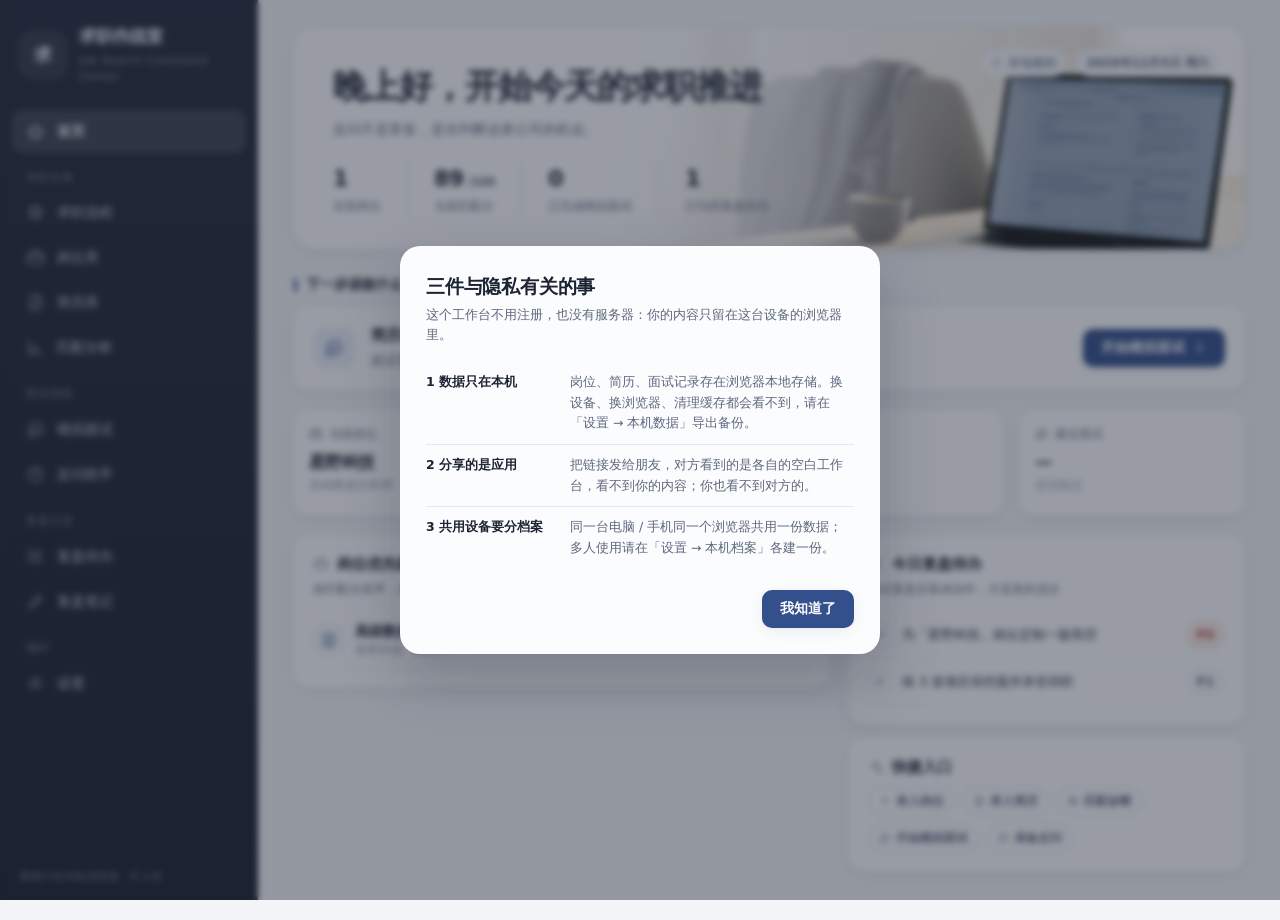
==== commit c992e067: "feat: 支持微信分享与本机档案隔离，补齐隐私边界与移动端 - 隐私头：noindex,nofollow,noarchive、referrer=no-referrer、format-detectio" ====
--- a/index.html
+++ b/index.html
@@ -5,6 +5,9 @@
 <meta charset="UTF-8" />
 <meta name="viewport" content="width=device-width, initial-scale=1.0" />
 <title>求职作战室 · 简历改写与模拟面试</title>
+<meta name="robots" content="noindex,nofollow,noarchive" />
+<meta name="referrer" content="no-referrer" />
+<meta name="format-detection" content="telephone=no,email=no,address=no" />
 <link rel="icon" href="data:image/svg+xml,%3Csvg xmlns='http://www.w3.org/2000/svg' viewBox='0 0 24 24'%3E%3Crect width='24' height='24' rx='6' fill='%2334508c'/%3E%3Cpath d='M7 9h10M7 13h6' stroke='%23fff' stroke-width='2' stroke-linecap='round'/%3E%3C/svg%3E" />
 <style>
   /* ============================================================
@@ -780,6 +783,67 @@
     100% { background:var(--surface-card); box-shadow:none; }
   }
 
+  /* ---------- 隐私 / 档案 ---------- */
+  .priv-list { display:grid; gap:0; margin-top:4px; }
+  .priv-row { display:grid; grid-template-columns:132px 1fr; gap:12px; padding:10px 0; border-bottom:1px solid var(--border); font-size:12.5px; line-height:1.65; }
+  .priv-row:last-child { border-bottom:none; }
+  .priv-row b { font-size:12.5px; font-weight:700; color:var(--text); }
+  .priv-row span { color:var(--text-secondary); }
+  .mtopbar { display:none; }
+  .scrim { display:none; }
+  .wxtip { position:fixed; left:12px; right:12px; bottom:12px; z-index:80; display:flex; align-items:flex-start; gap:12px;
+    padding:12px 14px; border-radius:12px; background:#1e2a45; color:#e8edf7; font-size:12px; line-height:1.6;
+    box-shadow:0 10px 30px rgba(0,0,0,.28); }
+  .wxtip button { flex:0 0 auto; background:transparent; border:1px solid rgba(232,237,247,.4); color:#e8edf7;
+    border-radius:8px; padding:3px 10px; font-size:11.5px; font-family:var(--font); cursor:pointer; }
+  .pw-hint { font-size:11.5px; color:var(--text-tertiary); line-height:1.6; margin-top:6px; }
+
+  /* ---------- 移动端（手机 / 微信内置浏览器） ---------- */
+  @media (max-width: 900px) {
+    body { min-width:0; }
+    .mtopbar { display:flex; position:fixed; top:0; left:0; right:0; height:52px; z-index:40; align-items:center; gap:8px;
+      padding:0 10px 0 6px; background:color-mix(in srgb, var(--surface-card) 94%, transparent);
+      backdrop-filter:blur(10px); border-bottom:1px solid var(--border); }
+    .mtopbar .mt-title { font-size:13.5px; font-weight:800; letter-spacing:-.01em; }
+    .mtopbar .mt-tag { margin-left:auto; font-size:10.5px; color:var(--text-tertiary); border:1px solid var(--border-input);
+      border-radius:999px; padding:2px 8px; white-space:nowrap; }
+    .sidebar { width:278px; transform:translateX(-100%); transition:transform .28s ease; z-index:50;
+      box-shadow:0 12px 44px rgba(0,0,0,.26); }
+    .sidebar.open { transform:none; }
+    .scrim { display:block; position:fixed; inset:0; z-index:45; background:rgba(18,24,38,.45);
+      opacity:0; pointer-events:none; transition:opacity .28s ease; }
+    .scrim.on { opacity:1; pointer-events:auto; }
+    .main { margin-left:0; padding:64px 13px 40px; }
+    .main > #screen { max-width:none; }
+    .g-4, .rings, .score-grid, .mod-summary, .kpi-row { grid-template-columns:repeat(2,minmax(0,1fr)); }
+    .g-3, .g-2, .g-main, .modcard-grid, .quick-grid, .pin-list, .job-list, .diff-row,
+    .field-row, .field-row.three, .split, .split.wide-left, .mod-layout, .ov2-body, .bento { grid-template-columns:1fr; }
+    .bento > * { grid-column:auto !important; grid-row:auto !important; }
+    .modal { width:auto; max-width:94vw; padding:20px 16px; border-radius:16px; }
+    .modal.modal-lg { width:auto; }
+    .field-row { margin-top:12px; }
+    .toolbar, .radar-bar { flex-wrap:wrap; }
+    .toolbar .search-box, .radar-bar .search-box { width:100%; flex:1 1 100%; }
+    .radar-bar select { flex:1 1 44%; }
+    .hero-banner { min-height:0; padding:22px 18px 20px; background-image:none; background-color:var(--surface-card); }
+    .hero-banner::before { content:none; }
+    .hero-banner .hi { font-size:24px; line-height:1.28; }
+    .hero-banner .sub { font-size:13px; max-width:none; }
+    .hero-banner .htop { position:static; margin-bottom:12px; flex-wrap:wrap; gap:8px; }
+    .hero-banner .hstats { display:grid; grid-template-columns:repeat(2,minmax(0,1fr)); gap:12px; margin-top:16px; }
+    .hero-banner .hstat + .hstat { padding-left:0; border-left:none; }
+    .header h2 { font-size:23px; }
+    .ring .dial { max-width:104px; }
+    .ring .sub { text-align:center; line-height:1.4; }
+    .priv-row { grid-template-columns:1fr; gap:2px; }
+    .modal-actions { flex-wrap:wrap; }
+    .toast { left:12px; right:12px; width:auto; text-align:center; }
+  }
+  @media (max-width: 420px) {
+    .main { padding:60px 10px 36px; }
+    .modal { padding:18px 13px; }
+  }
+
   /* 打印 */
   @media print {
     .sidebar, .toolbar, .btn, .iconbtn, .stepbar, .composer, .chatbox, .toast, .print-hide { display:none !important; }
@@ -791,6 +855,14 @@
 </style>
 </head>
 <body>
+<div class="mtopbar" id="mtopbar">
+  <button class="iconbtn" id="mnav" aria-label="打开菜单" style="border:none;background:transparent">
+    <svg viewBox="0 0 24 24" width="22" height="22" fill="none" stroke="currentColor" stroke-width="2" stroke-linecap="round"><path d="M4 7h16M4 12h16M4 17h16"/></svg>
+  </button>
+  <span class="mt-title">求职作战室</span>
+  <span class="mt-tag" id="mt-tag">本机存储</span>
+</div>
+<div class="scrim" id="scrim"></div>
 <div class="layout">
   <!-- sidebar -->
   <aside class="sidebar">
@@ -800,7 +872,7 @@
       <div><h1 id="brandName">我的工作台</h1><p id="brandSlogan">Personal Workbench</p></div>
     </div>
     <nav class="nav" id="nav"></nav>
-    <div class="foot" id="foot">数据仅存在本机 · 每日更新</div>
+    <div class="foot" id="foot">数据只在本机浏览器 · 不上传</div>
   </aside>
   <!-- main -->
   <main class="main"><div id="screen"></div></main>
@@ -914,13 +986,38 @@
 const modOf = k => CONFIG.modules.find(m=>m.key===k);
 const $ = s => document.querySelector(s);
 
+/* ---------- 本机档案（同一浏览器里隔离多人数据） ---------- */
+const PROFILE_KEY = "jobseeker-wb-profiles";
+const ACTIVE_KEY  = "jobseeker-wb-active";
+const STORE_BASE  = "jobseeker-workbench-v1";
+function profiles(){
+  try{ const a=JSON.parse(localStorage.getItem(PROFILE_KEY)||"[]"); return (Array.isArray(a)&&a.length)?a:[{id:"p1",name:"我的档案"}]; }
+  catch(e){ return [{id:"p1",name:"我的档案"}]; }
+}
+function saveProfiles(list){ localStorage.setItem(PROFILE_KEY, JSON.stringify(list)); }
+function activePid(){ return localStorage.getItem(ACTIVE_KEY)||"p1"; }
+function setActivePid(id){ localStorage.setItem(ACTIVE_KEY, id); }
+function activeProfile(){ const id=activePid(); const list=profiles(); return list.find(p=>p.id===id)||list[0]; }
+function storeKey(){ return STORE_BASE+"::"+activePid(); }
+function initProfiles(){
+  let list=null; try{ list=JSON.parse(localStorage.getItem(PROFILE_KEY)||"null"); }catch(e){}
+  if(!Array.isArray(list)||!list.length){
+    saveProfiles([{id:"p1",name:"我的档案"}]);
+    if(!localStorage.getItem(ACTIVE_KEY)) setActivePid("p1");
+    /* 老版本数据迁移到 p1，避免升级后看起来「数据没了」 */
+    const legacy=localStorage.getItem(STORE_BASE);
+    if(legacy && !localStorage.getItem(STORE_BASE+"::p1")) localStorage.setItem(STORE_BASE+"::p1", legacy);
+  }
+}
+initProfiles();
+
 const store = {
   load(){
-    const raw = localStorage.getItem(CONFIG.storageKey);
+    const raw = localStorage.getItem(storeKey());
     if(raw){ try { return JSON.parse(raw); } catch(e){} }
     const d={}; CONFIG.modules.forEach(m=>d[m.key]=structuredClone(m.seed||[])); return d;
   },
-  save(){ localStorage.setItem(CONFIG.storageKey, JSON.stringify(data)); },
+  save(){ localStorage.setItem(storeKey(), JSON.stringify(data)); },
 };
 let data = store.load();
 let view = "home";
@@ -1577,8 +1674,22 @@
 
 /* ---------- router / sidebar ---------- */
 function dateStr(){ const n=new Date(); const wd="日一二三四五六"[n.getDay()]; return `${n.getFullYear()}年${n.getMonth()+1}月${n.getDate()}日 周${wd}`; }
-function go(v){ view=v; searchQ=""; renderNavActive(); render(); window.scrollTo({top:0}); }
+function go(v){ view=v; searchQ=""; closeDrawer(); renderNavActive(); render(); window.scrollTo({top:0}); }
+/* ---------- 移动端抽屉 ---------- */
+function closeDrawer(){
+  const sb=document.querySelector(".sidebar"); if(sb) sb.classList.remove("open");
+  const sc=document.getElementById("scrim"); if(sc) sc.classList.remove("on");
+}
+function wireDrawer(){
+  const sb=document.querySelector(".sidebar"), sc=document.getElementById("scrim");
+  const btn=document.getElementById("mnav");
+  if(btn) btn.onclick=()=>{ const on=sb.classList.toggle("open"); if(sc) sc.classList.toggle("on", on); };
+  if(sc) sc.onclick=closeDrawer;
+  const tag=document.getElementById("mt-tag"); if(tag) tag.textContent=activeProfile().name;
+  window.addEventListener("resize",()=>{ if(window.innerWidth>900) closeDrawer(); });
+}
 function render(){
+  const tag=document.getElementById("mt-tag"); if(tag) tag.textContent=activeProfile().name;
   if(view==="home") renderHome();
   else if(view==="flow") renderFlow();
   else if(view==="jobs") renderJobs();
@@ -2342,20 +2453,23 @@
   name:"校招公告雷达",
   url:"https://cdn.jsdelivr.net/gh/AdenXie/job-website@main/public/jobs.json",
 };
-const RADAR_DIRS = ["物联网","嵌入式","自动化","电子信息","计算机IT"];
+const RADAR_DIRS = ["物联网","嵌入式","自动化","电子信息","计算机IT","材料与化工"];
 const RADAR_DIR_RE = {
   "物联网":/物联网|iot|传感网|无线传感|智能家居|边缘计算|mqtt|rfid/i,
   "嵌入式":/嵌入式|单片机|mcu|stm32|rtos|固件|驱动开发|linux ?驱动|bsp/i,
   "自动化":/自动化(?!测试)|控制工程|plc|运动控制|伺服|机器人|dcs|仪器仪表|电气工程|电气自动化|机电一体化/i,
   "电子信息":/电子信息|硬件|电路|pcb|射频|微波|模拟ic|数字ic|芯片|半导体|fpga|通信|信号处理|光电子|天线/i,
   "计算机IT":/软件|开发|java|前端|后端|全栈|测试|运维|算法|大数据|云计算|网络安全|数据库|程序员|python|golang|c\+\+|web|android|ios|系统集成|it ?支持/i,
+  "材料与化工":/材料|化工|化学|高分子|催化|冶金|涂料|树脂|橡胶|塑料|复合材料|无机非金属|金属材料|锂电|电解液|正极|负极|隔膜|石化|炼化|石油化工|精细化工|工艺流程|工艺工程/i,
 };
-const RADAR_SEG_TECH=/工程师|研发|技术|开发|硬件|软件|算法|测试|设计|it|程序|数据|网络|电子|电路|嵌入式|单片机|自动化|电气|控制|机器人|通信|射频|芯片|半导体|fpga|物联网|传感|机械/i;
+const RADAR_SEG_TECH=/工程师|研发|技术|开发|硬件|软件|算法|测试|设计|it|程序|数据|网络|电子|电路|嵌入式|单片机|自动化|电气|控制|机器人|通信|射频|芯片|半导体|fpga|物联网|传感|机械|材料|化工|化学|高分子|催化|冶金|涂料|树脂|橡胶|塑料|锂电|电解液|石化|炼化|工艺/i;
 /* 行业兜底：只在标题已含技术词、但标题本身判不出方向时使用（避免「运营」被算成计算机 IT） */
 const RADAR_IND=[
+  ["材料与化工", /材料|化工|化学|高分子|催化|冶金|石化|炼化|新能源|电池/i],
   ["电子信息", /电子|通信|半导体|芯片|集成电路|硬件|仪器/i],
   ["计算机IT", /it|互联网|游戏|软件|计算机|信息/i],
 ];
+const RADAR_MAT_IND=/材料|化工|化学|高分子|催化|冶金|石化|炼化|新能源|电池/i;
 const RADAR_IND_GENERIC=/^(工程师|工程师类|技术|技术类|研发|研发类|其他|其他职位)$/;
 const RADAR_BRAND = /腾讯|字节|阿里|百度|美团|京东|华为|小米|网易|快手|滴滴|拼多多|蚂蚁|中兴|oppo|vivo|海康|大疆|浪潮|用友|金山|携程|微博|哔哩哔哩|b站|商汤|旷视|科大讯飞|比亚迪|宁德时代|联想|tcl|海尔|美的|格力|新华三|紫光|烽火|中芯|地平线|寒武纪|大华|汇顶|兆易|深信服|奇安信/i;
 const RADAR_STATE = /中国|国家|国网|电网|中电|中船|中核|中铁|中建|中车|中交|中冶|中化|中粮|中煤|中航|航天|航空|兵器|电科|中广核|华能|大唐|华电|国电|三峡|南网|移动|联通|电信|铁路|烟草|邮政|华润|招商局|保利|国投/i;
@@ -2381,6 +2495,8 @@
   ["FPGA 开发工程师","某通信研究所","成都","央企国企","电子信息",["FPGA","Verilog","信号处理"],"负责基带信号处理模块的 FPGA 实现与仿真验证。"],
   ["机器人算法工程师","某机器人公司","深圳","大厂","自动化",["ROS","SLAM","C++"],"负责移动机器人定位与路径规划算法开发，参与整机联调。"],
   ["单片机开发工程师","某电子厂","东莞","私企","嵌入式",["MCU","C 语言","串口通信"],"负责小家电控制板固件开发与外设驱动调试。"],
+  ["材料研发工程师","某新材料公司","宁波","私企","材料与化工",["高分子材料","复合材料","性能表征"],"负责高分子复合材料配方开发与性能表征，跟进中试放大与工艺验证。"],
+  ["化工工艺工程师","某精细化工企业","南京","私企","材料与化工",["精细化工","反应工艺","工艺安全"],"负责精细化工产品反应工艺开发与放大，处理现场工艺异常并做安全评估。"],
 ].map(([title,company,city,org,dir,tags,desc],i)=>({
   rid:"seed"+i, title, company:"示例 · "+company, city, org, dir, tags,
   desc:desc+"（内置示例，非真实在招）", demo:true, source:"内置示例", url:"",
@@ -2404,9 +2520,13 @@
   return String(s||"").split(/[、,，/｜|]+/).map(x=>x.trim()).filter(Boolean);
 }
 function radarDirOfSegs(tech, ind){
+  const industry=String(ind||"");
+  /* 行业写明材料 / 化工，且标题里也有材料/化工词 → 优先归「材料与化工」，
+     避免「半导体材料」「化工自动化」被电子信息 / 自动化先抢走 */
+  if(RADAR_MAT_IND.test(industry) && tech.some(s=>RADAR_DIR_RE["材料与化工"].test(s))) return "材料与化工";
   for(const d of RADAR_DIRS) if(tech.some(s=>RADAR_DIR_RE[d].test(s))) return d;
   if(!tech.length) return "";
-  for(const [d,re] of RADAR_IND) if(re.test(String(ind||""))) return d;
+  for(const [d,re] of RADAR_IND) if(re.test(industry)) return d;
   return "";
 }
 function radarTitleOf(tech, dir, ind){
@@ -2427,6 +2547,7 @@
 function radarMapCampus(j){
   const company=radarStr(j.company,60);
   if(!company) return null;
+  if(/教师|老师|讲师|教研|辅导员/.test(String(j.title||""))) return null;   // 化学教师 / 教研岗不是材料化工岗位
   const tech=radarSegs(j.title).filter(s=>RADAR_SEG_TECH.test(s));
   if(!tech.length) return null;               // 纯「运营 / 销售 / 管培生」不进雷达
   const dir=radarDirOfSegs(tech, j.industry);
@@ -2518,7 +2639,7 @@
   const dirRow=`<div class="radar-frow"><b>方向</b>${chip("dir","全部","all")}${RADAR_DIRS.map(d=>chip("dir",d,d)).join("")}</div>`;
   const orgRow=`<div class="radar-frow"><b>企业</b>${chip("org","全部","all")}${["央企国企","大厂","私企","小公司"].map(o=>chip("org",o,o)).join("")}</div>`;
   return `<h4>${icon("target",16)} 岗位雷达 <span class="badge demo">动态抓取</span></h4>
-    <div class="ph-sub">按方向聚合计算机 IT / 电子信息 / 自动化 / 物联网 / 嵌入式的公开校招岗位，央企国企、大厂、私企、小公司都在范围里；勾选后批量写入岗位库，公告类加入后会自动进入「补 JD」向导，把原文里的职责 / 要求写进两栏。</div>
+    <div class="ph-sub">按方向聚合计算机 IT / 电子信息 / 自动化 / 物联网 / 嵌入式 / 材料与化工的公开校招岗位，央企国企、大厂、私企、小公司都在范围里；勾选后批量写入岗位库，公告类加入后会自动进入「补 JD」向导，把原文里的职责 / 要求写进两栏。</div>
     ${dirRow}${orgRow}
     <div class="radar-bar">
       <div class="search-box">${icon("search",15,2.2)}<input id="radar-q" placeholder="岗位 / 公司 / 关键词" value="${attr(RADAR.q)}"/></div>
@@ -2599,7 +2720,7 @@
       if(!it || seen.has(it.rid)) return;
       seen.add(it.rid); items.push(it);
     });
-    if(!items.length) throw new Error("源里没有匹配这五个方向的岗位");
+    if(!items.length) throw new Error("源里没有匹配这些方向的岗位");
     RADAR.online=items;
     RADAR.lastAt=items.reduce((a,x)=>x.date&&x.date>a?x.date:a, "")||(json&&json.generatedAt)||nowISO();
     RADAR.selected.clear();
@@ -4473,8 +4594,119 @@
 /* ============================================================
    JOBSEARCH · 设置
    ============================================================ */
+/* ---------- 备份与隐私 ---------- */
+function askInput(title, desc, opts){
+  const o = Object.assign({ label:"密码", type:"password", placeholder:"", okText:"确定" }, opts||{});
+  return new Promise(resolve=>{
+    const ov = openModal(`<h3>${esc(title)}</h3><div class="sub">${esc(desc)}</div>
+      <div class="field mt12"><label>${esc(o.label)}</label><input id="ask-in" type="${attr(o.type)}" placeholder="${attr(o.placeholder)}"/></div>
+      <div class="modal-actions"><div class="spacer"></div><button class="btn ghost" id="ask-cancel">取消</button>
+      <button class="btn" id="ask-ok">${esc(o.okText)}</button></div>`);
+    const inp = ov.querySelector("#ask-in");
+    const done = v=>{ ov.remove(); resolve(v); };
+    setTimeout(()=>inp.focus(), 40);
+    ov.querySelector("#ask-cancel").onclick = ()=>done(null);
+    ov.querySelector("#ask-ok").onclick = ()=>done(inp.value.trim()||null);
+    inp.onkeydown = e=>{ if(e.key==="Enter") done(inp.value.trim()||null); };
+  });
+}
+/* 备份正文：永远剔除 API Key，避免把密钥随文件发出去 */
+function exportPayload(){
+  const clone = JSON.parse(JSON.stringify(data));
+  if(clone.settings) delete clone.settings.apiKey;
+  clone.__meta = { app:"jobseeker-workbench", v:1, at:new Date().toISOString(), profile:activeProfile().name };
+  return clone;
+}
+function markExported(){
+  data.settings.lastExportAt = new Date().toISOString();
+  store.save();
+}
+function importPayload(obj){
+  if(!obj || !Array.isArray(obj.jobs)) return false;
+  delete obj.__meta;
+  if(obj.settings) delete obj.settings.apiKey;
+  const keepKey = (data.settings && data.settings.apiKey) || "";
+  data = obj;
+  ensureShape();
+  data.settings.privacyAck = true;
+  if(keepKey){ data.settings.apiKey = keepKey; data.settings.engine = "api"; }
+  store.save();
+  return true;
+}
+function b64enc(u8){
+  let s = "";
+  for(let i=0;i<u8.length;i+=0x8000) s += String.fromCharCode.apply(null, u8.subarray(i, i+0x8000));
+  return btoa(s);
+}
+function b64dec(str){
+  const bin = atob(str); const u8 = new Uint8Array(bin.length);
+  for(let i=0;i<bin.length;i++) u8[i] = bin.charCodeAt(i);
+  return u8;
+}
+async function deriveKey(pw, salt, iter){
+  const km = await crypto.subtle.importKey("raw", new TextEncoder().encode(pw), { name:"PBKDF2" }, false, ["deriveKey"]);
+  return crypto.subtle.deriveKey({ name:"PBKDF2", salt, iterations:iter, hash:"SHA-256" },
+    km, { name:"AES-GCM", length:256 }, false, ["encrypt","decrypt"]);
+}
+async function encryptBackup(pw){
+  if(!(window.crypto && crypto.subtle)) throw new Error("当前浏览器不支持加密，请改用明文备份");
+  const salt = crypto.getRandomValues(new Uint8Array(16));
+  const iv = crypto.getRandomValues(new Uint8Array(12));
+  const key = await deriveKey(pw, salt, 150000);
+  const plain = new TextEncoder().encode(JSON.stringify(exportPayload()));
+  const ct = await crypto.subtle.encrypt({ name:"AES-GCM", iv }, key, plain);
+  return { app:"jobseeker-workbench", enc:"AES-256-GCM", v:1, at:new Date().toISOString(),
+    kdf:{ name:"PBKDF2", hash:"SHA-256", iter:150000, salt:b64enc(salt) },
+    iv:b64enc(iv), data:b64enc(new Uint8Array(ct)) };
+}
+async function decryptBackup(obj, pw){
+  if(!(window.crypto && crypto.subtle)) throw new Error("当前浏览器不支持解密");
+  const iter = (obj.kdf && obj.kdf.iter) || 150000;
+  const key = await deriveKey(pw, b64dec(obj.kdf.salt), iter);
+  const pt = await crypto.subtle.decrypt({ name:"AES-GCM", iv:b64dec(obj.iv) }, key, b64dec(obj.data));
+  return JSON.parse(new TextDecoder().decode(pt));
+}
+function showPrivacyIntro(force){
+  const ov = openModal(`<h3>三件与隐私有关的事</h3>
+    <div class="sub">这个工作台不用注册，也没有服务器：你的内容只留在这台设备的浏览器里。</div>
+    <div class="priv-list">
+      <div class="priv-row"><b>1 数据只在本机</b><span>岗位、简历、面试记录存在浏览器本地存储。换设备、换浏览器、清理缓存都会看不到，请在「设置 → 本机数据」导出备份。</span></div>
+      <div class="priv-row"><b>2 分享的是应用</b><span>把链接发给朋友，对方看到的是各自的空白工作台，看不到你的内容；你也看不到对方的。</span></div>
+      <div class="priv-row"><b>3 共用设备要分档案</b><span>同一台电脑 / 手机同一个浏览器共用一份数据；多人使用请在「设置 → 本机档案」各建一份。</span></div>
+    </div>
+    <div class="modal-actions"><div class="spacer"></div><button class="btn" id="pv-ok">我知道了</button></div>`);
+  ov.querySelector("#pv-ok").onclick = ()=>{
+    if(data.settings && !data.settings.privacyAck){ data.settings.privacyAck = true; store.save(); }
+    ov.remove();
+  };
+}
+function maybePrivacyIntro(){ if(!(data.settings && data.settings.privacyAck)) showPrivacyIntro(false); }
+/* 微信内置浏览器提示（不能强制跳浏览器，只能引导） */
+function wechatTip(){
+  if(!/MicroMessenger/i.test(navigator.userAgent)) return;
+  if(sessionStorage.getItem("jsw-wx-tip")==="1") return;
+  const el = document.createElement("div"); el.className = "wxtip";
+  el.innerHTML = `<span>微信内置浏览器：点右上角 ··· → 「在浏览器打开」更稳；微信清理缓存会连这里的数据一起清掉。</span>
+    <button id="wxtip-x">知道了</button>`;
+  document.body.appendChild(el);
+  el.querySelector("#wxtip-x").onclick = ()=>{ sessionStorage.setItem("jsw-wx-tip","1"); el.remove(); };
+}
+
 function renderSettings(){
   const s = data.settings;
+  const pf = activeProfile();
+  const appUrl = location.href.split("?")[0].split("#")[0];
+  const sizeBytes = new Blob([JSON.stringify(data)]).size;
+  const lastBackup = s.lastExportAt ? String(s.lastExportAt).slice(0,10) : "从未备份";
+  const profRows = profiles().map(p=>{
+    const isCur = p.id===activePid();
+    let n = 0;
+    if(isCur) n = (data.jobs||[]).length + (data.resumes||[]).length;
+    else { try{ const o=JSON.parse(localStorage.getItem(STORE_BASE+"::"+p.id)||"null"); n=o?((o.jobs||[]).length+(o.resumes||[]).length):0; }catch(e){} }
+    return `<div class="cov-row"><span class="dot-pass" style="background:${isCur?"var(--accent)":"var(--border-input)"}"></span>
+      <div class="cv"><b>${esc(p.name)}</b><div class="tiny">${isCur?"当前档案":"其他档案"} · ${n} 条记录</div></div>
+      ${isCur?`<span class="tiny">使用中</span>`:`<button class="btn ghost sm js-pf-sw" data-id="${attr(p.id)}">切换</button>`}</div>`;
+  }).join("");
   const promptRows = Object.keys(PROMPTS).map(k=>{
     const p = PROMPTS[k];
     return `<div class="cov-row"><span class="dot-pass" style="background:var(--accent)"></span>
@@ -4496,10 +4728,10 @@
         <div class="panel-lg">
           <h4>${icon("settings",16)} API 配置</h4>
           <div class="ph-sub">兼容 OpenAI 协议的任意服务（官方 / 中转 / 通义 / DeepSeek）</div>
-          <div class="field mt12"><label>接口地址</label><input id="set-base" value="${attr(s.baseUrl)}" placeholder="https://api.openai.com/v1"/></div>
+          <div class="field mt12"><label for="set-base">接口地址</label><input id="set-base" value="${attr(s.baseUrl)}" placeholder="https://api.openai.com/v1"/></div>
           <div class="field-row mt12">
-            <div class="field"><label>模型</label><input id="set-model" value="${attr(s.model)}" placeholder="gpt-4o-mini"/></div>
-            <div class="field"><label>API Key</label><input id="set-key" type="password" value="${attr(s.apiKey)}" placeholder="sk-..."/></div>
+            <div class="field"><label for="set-model">模型</label><input id="set-model" value="${attr(s.model)}" placeholder="gpt-4o-mini"/></div>
+            <div class="field"><label for="set-key">API Key</label><input id="set-key" type="password" value="${attr(s.apiKey)}" placeholder="sk-..."/></div>
           </div>
           <div class="flex mt12"><button class="btn sm" id="set-save">保存</button>
             <button class="btn line sm" id="set-test">测试连接</button>
@@ -4515,14 +4747,43 @@
       </div>
 
       <div class="panel-lg mt18">
-        <h4>${icon("download",16)} 数据管理</h4>
-        <div class="ph-sub">所有内容都在本机浏览器里，换设备不会自动同步</div>
+        <h4>${icon("help",16)} 分享与隐私</h4>
+        <div class="ph-sub">分享出去的是这个应用本身，不是你的数据；每个人打开都是各自的空白工作台。</div>
+        <div class="priv-list">
+          <div class="priv-row"><b>好友看到什么</b><span>一个空工作台。岗位、简历、面试记录都只存在各自设备的浏览器里，不会上传，也不会互相可见。</span></div>
+          <div class="priv-row"><b>会共享什么</b><span>只有这个页面（含内置的示例岗位与示例简历）。你的填写内容不会被一起带走。</span></div>
+          <div class="priv-row"><b>微信里打开</b><span>点右上角 ··· → 「在浏览器打开」更稳；微信清理缓存会把内置浏览器的本地数据一起清掉。</span></div>
+          <div class="priv-row"><b>同一台设备</b><span>同一个浏览器共用一份数据。多人共用时，在下面「本机档案」各建一份，或用不同的浏览器 / 无痕窗口。</span></div>
+          <div class="priv-row"><b>备份文件</b><span>备份含手机号、邮箱、简历原文。发给别人前用「加密备份」设密码，明文备份只留给自己。</span></div>
+          <div class="priv-row"><b>网络请求</b><span>除你填的 AI 接口外，只有岗位雷达向 jsDelivr 拉取公开岗位数据；没有统计、广告或第三方脚本。</span></div>
+        </div>
         <div class="flex mt12 wrap">
-          <button class="btn sm" id="set-export">导出备份（JSON）</button>
+          <button class="btn line sm" id="set-copyurl">复制应用链接</button>
+          <button class="btn ghost sm" id="set-privacy">再看隐私说明</button>
+        </div>
+        <div class="pw-hint">链接：<span class="mono">${esc(appUrl)}</span></div>
+      </div>
+
+      <div class="panel-lg mt18">
+        <h4>${icon("download",16)} 本机数据</h4>
+        <div class="ph-sub">当前档案「${esc(pf.name)}」 · 占用 ${fmtSize(sizeBytes)} · 上次备份 ${esc(lastBackup)}</div>
+        <div class="flex mt12 wrap">
+          <button class="btn sm" id="set-export">导出备份（明文 JSON）</button>
+          <button class="btn sm" id="set-export-enc">加密备份（设密码）</button>
           <button class="btn line sm" id="set-import">导入备份</button>
-          <button class="btn line sm" id="set-reset">清空所有数据</button>
+          <button class="btn line sm" id="set-reset">清空当前档案</button>
         </div>
-        <div class="alert warn mt12">清空后岗位、简历、面试记录全部删除，且无法恢复。建议先导出备份。</div>
+        <div class="alert warn mt12">备份不含 API Key；换设备、换浏览器或清理缓存都会丢数据，建议每月导出一次。</div>
+      </div>
+
+      <div class="panel-lg mt18">
+        <h4>${icon("file",16)} 本机档案</h4>
+        <div class="ph-sub">同一台设备上给不同的人各建一份，数据互不可见；切换后页面会重新加载</div>
+        ${profRows}
+        <div class="flex mt12 wrap">
+          <button class="btn line sm" id="set-pf-new">新建档案</button>
+          <button class="btn ghost sm" id="set-pf-rename">重命名当前档案</button>
+        </div>
       </div>`;
   wireSettings();
 }
@@ -4551,16 +4812,42 @@
     }catch(e){ st.textContent = "失败：" + e.message; }
   };
   $("#screen").querySelectorAll(".js-prompt").forEach(b=>b.onclick=()=>openPromptStudio(b.dataset.key));
+  const url = location.href.split("?")[0].split("#")[0];
+  const cp = $("#set-copyurl");
+  if(cp) cp.onclick = ()=>copyText(url);
+  const pv = $("#set-privacy");
+  if(pv) pv.onclick = ()=>showPrivacyIntro(true);
+
   const ex = $("#set-export");
-  if(ex) ex.onclick = ()=>{
-    downloadText("求职作战室-备份-"+isoToday()+".json", JSON.stringify(data,null,2));
-    toast("已导出备份文件");
+  ex.onclick = ()=>{
+    downloadText("求职作战室-备份-"+isoToday()+".json", JSON.stringify(exportPayload(),null,2));
+    markExported(); render(); toast("已导出备份（不含 API Key）");
   };
+  const exe = $("#set-export-enc");
+  exe.onclick = async ()=>{
+    const pw = await askInput("设置备份密码", "密码只用于这一个备份文件，忘记无法找回。建议 8 位以上，且不要与常用账号相同。", {label:"备份密码", placeholder:"至少 8 位"});
+    if(!pw) return;
+    if(pw.length<6){ toast("密码太短，建议 8 位以上"); return; }
+    exe.disabled = true; exe.textContent = "加密中…";
+    try{
+      const obj = await encryptBackup(pw);
+      downloadText("求职作战室-加密备份-"+isoToday()+".json", JSON.stringify(obj,null,2));
+      markExported(); render(); toast("已导出加密备份");
+    }catch(e){
+      toast("加密失败："+e.message);
+    }finally{
+      const b = $("#set-export-enc");
+      if(b){ b.disabled=false; b.textContent="加密备份（设密码）"; }
+    }
+  };
+
   const im = $("#set-import");
-  if(im) im.onclick = ()=>{
-    const ov = openModal(`<h3>导入备份</h3><div class="sub">粘贴之前导出的 JSON，或选择文件</div>
-      <div class="field mt12"><input type="file" id="imp-file" accept=".json"/></div>
-      <div class="field"><textarea id="imp-text" placeholder="粘贴 JSON 内容"></textarea></div>
+  im.onclick = ()=>{
+    const ov = openModal(`<h3>导入备份</h3><div class="sub">支持明文与加密备份；导入会覆盖当前档案，本机已有的 API Key 不会被覆盖</div>
+      <div class="field mt12"><input type="file" id="imp-file" accept=".json,application/json"/></div>
+      <div class="field"><textarea id="imp-text" placeholder="粘贴备份 JSON 内容"></textarea></div>
+      <div class="field" id="imp-pw-wrap" style="display:none"><label>备份密码</label><input id="imp-pw" type="password" placeholder="加密备份需要密码"/></div>
+      <div class="tiny" id="imp-state"></div>
       <div class="modal-actions"><div class="spacer"></div><button class="btn ghost" id="imp-cancel">取消</button>
       <button class="btn" id="imp-ok">导入</button></div>`, true);
     ov.querySelector("#imp-file").onchange = e=>{
@@ -4568,17 +4855,49 @@
       const rd = new FileReader(); rd.onload = ()=>{ ov.querySelector("#imp-text").value = rd.result; }; rd.readAsText(f);
     };
     ov.querySelector("#imp-cancel").onclick = ()=>ov.remove();
-    ov.querySelector("#imp-ok").onclick = ()=>{
-      const obj = parseJSON(ov.querySelector("#imp-text").value);
-      if(!obj || !Array.isArray(obj.jobs)){ toast("这不是有效的备份文件"); return; }
-      data = obj; ensureShape(); store.save(); ov.remove(); toast("导入完成"); render();
+    ov.querySelector("#imp-ok").onclick = async ()=>{
+      const st = ov.querySelector("#imp-state");
+      let obj = parseJSON(ov.querySelector("#imp-text").value);
+      if(!obj){ st.textContent = "这不是有效的 JSON"; return; }
+      if(obj.enc){
+        ov.querySelector("#imp-pw-wrap").style.display = "";
+        const pw = ov.querySelector("#imp-pw").value;
+        if(!pw){ st.textContent = "这份备份已加密，请输入密码"; ov.querySelector("#imp-pw").focus(); return; }
+        st.textContent = "解密中…";
+        try{ obj = await decryptBackup(obj, pw); }
+        catch(e){ st.textContent = "密码不对，或文件已损坏"; return; }
+      }
+      if(!importPayload(obj)){ st.textContent = "这不是本工作台的备份（缺少 jobs 字段）"; return; }
+      ov.remove(); toast("导入完成"); render();
     };
   };
+
   const rs = $("#set-reset");
-  if(rs) rs.onclick = ()=>{
-    if(!confirm("清空全部数据？岗位、简历、面试记录都会删除，无法恢复。")) return;
-    localStorage.removeItem(CONFIG.storageKey);
+  rs.onclick = ()=>{
+    if(!confirm("清空当前档案？岗位、简历、面试记录都会删除，其他档案不受影响，且无法恢复。")) return;
+    localStorage.removeItem(storeKey());
     location.reload();
+  };
+
+  $("#screen").querySelectorAll(".js-pf-sw").forEach(b=>b.onclick=()=>{
+    if(b.dataset.id===activePid()) return;
+    setActivePid(b.dataset.id); location.reload();
+  });
+  const pn = $("#set-pf-new");
+  if(pn) pn.onclick = async ()=>{
+    const name = await askInput("新建本机档案", "给这份档案起个名字（比如「小李」）。档案之间数据完全隔离，切换后页面会重新加载。", {label:"档案名", type:"text", placeholder:"最多 20 字"});
+    if(!name) return;
+    const list = profiles();
+    const id = "p" + Date.now().toString(36);
+    list.push({ id, name:name.slice(0,20) });
+    saveProfiles(list); setActivePid(id); location.reload();
+  };
+  const pr = $("#set-pf-rename");
+  if(pr) pr.onclick = async ()=>{
+    const name = await askInput("重命名当前档案", "只改名称，不影响档案里的数据。", {label:"新名称", type:"text", placeholder:"最多 20 字", okText:"保存"});
+    if(!name) return;
+    const list = profiles().map(p=>p.id===activePid()?{...p,name:name.slice(0,20)}:p);
+    saveProfiles(list); render();
   };
 }
 
@@ -5155,6 +5474,9 @@
 ensureShape();
 buildNav();
 render();
+wireDrawer();
+maybePrivacyIntro();
+wechatTip();
 </script>
 </body>
 </html>
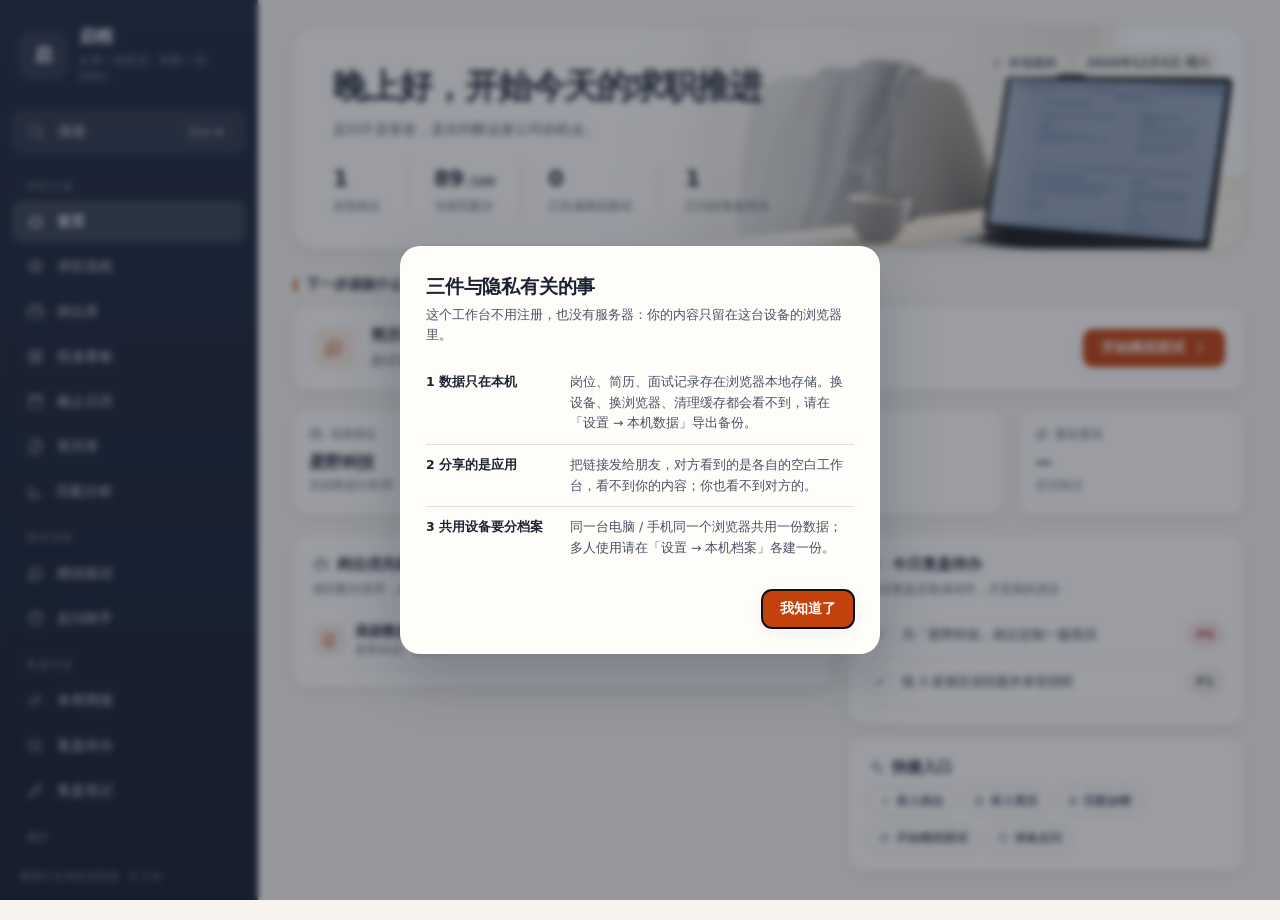
==== commit af37b896: "feat: 拆分 15 个脚本分片、移除暗色主题并修复搜索按钮可访问名 (v2.5) - 单文件 index.html 拆为外壳 + assets/css/app.css + assets/js/pa" ====
--- a/index.html
+++ b/index.html
@@ -1,865 +1,29 @@
-<!-- Generated by Trae Work -->
 <!DOCTYPE html>
-<html lang="zh">
+<html lang="zh-CN">
 <head>
 <meta charset="UTF-8" />
-<meta name="viewport" content="width=device-width, initial-scale=1.0" />
-<title>求职作战室 · 简历改写与模拟面试</title>
+<meta name="viewport" content="width=device-width, initial-scale=1.0, viewport-fit=cover" />
+<title>启程 · 从第一份简历，到第一份 Offer</title>
+<meta name="description" content="启程 — 本地优先的求职工作台：岗位管理、简历改写、模拟面试、投递看板与周报复盘。" />
 <meta name="robots" content="noindex,nofollow,noarchive" />
 <meta name="referrer" content="no-referrer" />
 <meta name="format-detection" content="telephone=no,email=no,address=no" />
-<link rel="icon" href="data:image/svg+xml,%3Csvg xmlns='http://www.w3.org/2000/svg' viewBox='0 0 24 24'%3E%3Crect width='24' height='24' rx='6' fill='%2334508c'/%3E%3Cpath d='M7 9h10M7 13h6' stroke='%23fff' stroke-width='2' stroke-linecap='round'/%3E%3C/svg%3E" />
-<style>
-  /* ============================================================
-     THEME TOKENS — 一处改色，整站换肤（简约·墨色中性默认）
-     ============================================================ */
-  :root {
-    /* ---- 页面与表面 ---- */
-    --page-bg: #f2f4f7;              /* 页面底色（body 背景） */
-    --surface-card: #fbfcfe;         /* 卡片/面板/输入框/按钮的主背景 */
-    --surface-nested: #f4f6fa;       /* 嵌套区域：图标瓦底、ghost 按钮、hero 底 */
-
-    /* ---- 边框 ---- */
-    --border: #e4e8ef;               /* 常规边框：卡片、分隔线 */
-    --border-input: #d5dbe5;         /* 强边框：输入框、按钮、chip、勾选框 */
-
-    /* ---- 文本层级 ---- */
-    --text: #1c2333;                 /* 主文本：标题、正文、数值 */
-    --text-secondary: #5d687d;       /* 次文本：标签、副标题、描述 */
-    --text-tertiary: #8d97a9;        /* 弱文本：图标色、导航字、占位、空态 */
-
-    /* ---- 主色（按钮/选中/强调） ---- */
-    --accent: #34508c;               /* 主色·靛蓝：按钮、选中态、section 竖条 */
-    --accent-muted: #e9eef8;         /* 主色浅底：focus ring 光晕、step 按钮 active 底 */
-    --on-accent: #fbfcfe;            /* 主色上的前景文字 */
-
-    /* ---- 模块色（5 色轮转，新模块按序取下一个未用的） ---- */
-    --module-1: #4f7a63;             /* 苔绿 — 通过/完成/优势 */
-    --module-2: #4a6d94;             /* 灰蓝 — 数据/匹配 */
-    --module-3: #a8792f;             /* 赭黄 — 待办/提醒 */
-    --module-4: #b06a52;             /* 陶土 — 风险/红旗 */
-    --module-5: #6f6394;             /* 雾紫 — 反思/笔记 */
-
-    /* ---- 状态色 ---- */
-    --success: #3f7a5c;              /* 通过、达标 */
-    --warning: #a8792f;              /* 需补强、提醒 */
-
-    /* ---- 危险色 ---- */
-    --danger: #b64d43;               /* 删除/危险操作 */
-    --danger-muted: #f7eae7;         /* 危险浅底：删除 hover、P0 标签 */
-
-    /* ---- 抽屉/侧栏（深色面板，与主色板同色温） ---- */
-    --drawer-bg: #1b2230;            /* 侧栏底色 */
-    --drawer-bg-top: #242c3d;        /* 侧栏渐变上色 */
-    --drawer-text: #eef1f7;          /* 侧栏前景文字 */
-    --drawer-text-mute: rgba(238,241,247,.55);  /* 侧栏次要文字/图标 */
-    --drawer-hover: rgba(238,241,247,.08);       /* 侧栏悬停底 */
-    --drawer-active: rgba(238,241,247,.13);      /* 侧栏选中底 */
-
-    /* ---- 背景图 ---- */
-    --greet-image: url("assets/greet-banner.jpg");  /* 首页 hero 背景图 */
-    --page-texture: none;                            /* 页面纹理叠加（none 或 url(...)） */
-
-    /* ---- 圆角（按组件角色，不要裸写数字） ---- */
-    --radius-control: 8px;           /* 勾选框、步进按钮、日历格 */
-    --radius-tile: 12px;             /* 图标瓦、输入框、按钮、chip */
-    --radius-card: 16px;             /* 卡片、面板、hero */
-    --radius-sheet: 22px;            /* 弹窗顶部圆角 */
-
-    /* ---- 阴影 ---- */
-    --shadow-card: 0 1px 2px rgba(28,35,51,.04), 0 4px 16px rgba(28,35,51,.06);   /* 卡片/面板 */
-    --shadow-overlay: 0 10px 28px rgba(28,35,51,.14);                             /* 弹窗/toast/悬浮 */
-
-    /* ---- 字体与布局 ---- */
-    --font: -apple-system, "PingFang SC", "Microsoft YaHei", system-ui, sans-serif;
-    --sidebar-w: 258px;              /* 左侧栏宽度 */
-  }
-  * { box-sizing: border-box; margin: 0; padding: 0; }
-  body {
-    background: var(--page-bg); color: var(--text); font-family: var(--font); font-size: 14px; line-height: 1.5;
-    -webkit-font-smoothing: antialiased; min-height: 100vh; min-width: 1000px;
-  }
-  body::before { content:""; position:fixed; inset:0; z-index:-1; pointer-events:none;
-    background-image: var(--page-texture); background-size: cover; background-position: center; opacity:.5; }
-  svg { display: block; }
-  .layout { min-height: 100vh; }
-
-  /* ---------- sidebar (固定在左侧，不随内容滚动) ---------- */
-  .sidebar { background: linear-gradient(180deg, var(--drawer-bg-top), var(--drawer-bg)); color: var(--drawer-text);
-    display: flex; flex-direction: column; position: fixed; top: 0; left: 0; width: var(--sidebar-w); height: 100vh; z-index: 30; }
-  .sidebar .brand { padding: 24px 20px 18px; display: flex; align-items: center; gap: 13px; }
-  .sidebar .brand .ava { position: relative; width: 46px; height: 46px; border-radius: 13px; overflow: hidden; flex: 0 0 auto;
-    background: var(--drawer-hover); box-shadow: 0 0 0 1px var(--drawer-active); cursor: pointer; }
-  .sidebar .brand .ava img { width: 100%; height: 100%; object-fit: cover; display: block; }
-  .sidebar .brand .ava .ava-ph { width:100%; height:100%; display:grid; place-items:center; font-size:18px; font-weight:800; color:var(--drawer-text); }
-  .sidebar .brand .ava .cam { position: absolute; inset: 0; display: grid; place-items: center; opacity: 0;
-    background: rgba(35,34,32,.5); color: var(--drawer-text); transition: opacity .15s; }
-  .sidebar .brand .ava:hover .cam { opacity: 1; }
-  .sidebar .brand h1 { font-size: 17px; font-weight: 800; letter-spacing: -.01em; }
-  .sidebar .brand p { font-size: 11px; opacity: .5; margin-top: 3px; letter-spacing: .05em; }
-  .sidebar .nav { flex: 1; overflow-y: auto; padding: 6px 12px 12px; }
-  .sidebar .nav::-webkit-scrollbar { width: 6px; }
-  .sidebar .nav::-webkit-scrollbar-thumb { background: var(--drawer-text-mute); border-radius: 6px; }
-  .navi { display: flex; align-items: center; gap: 12px; padding: 11px 14px; border-radius: 11px; cursor: pointer;
-    font-size: 14px; font-weight: 500; color: color-mix(in srgb, var(--drawer-text) 82%, transparent); transition: background .15s; margin-bottom: 2px; }
-  .navi:hover { background: var(--drawer-hover); }
-  .navi.active { background: var(--drawer-active); color: var(--drawer-text); font-weight: 700; }
-  .navi svg { color: var(--drawer-text-mute); flex: 0 0 auto; }
-  .navi.active svg { color: var(--drawer-text); }
-  .nav-sep { font-size: 10.5px; opacity: .42; padding: 15px 14px 6px; letter-spacing: .1em; }
-  .sidebar .foot { padding: 15px 20px; font-size: 11px; opacity: .42; border-top: 1px solid var(--drawer-hover); }
-
-  /* ---------- main ---------- */
-  .main { margin-left: var(--sidebar-w); padding: 26px 34px 48px; }
-  .main > #screen { max-width: 1180px; }
-  .header { display: flex; align-items: flex-end; gap: 16px; margin-bottom: 6px; }
-  .header h2 { font-size: 27px; font-weight: 800; letter-spacing: -.03em; }
-  .header p { color: var(--text-secondary); font-size: 13px; margin-top: 5px; }
-  .header .spacer { flex: 1; }
-  .date-chip { display:inline-flex; align-items:center; gap:6px; font-size:13px; color:var(--text-secondary);
-    background: var(--surface-card); border:1px solid var(--border); border-radius:999px; padding:8px 15px; box-shadow: var(--shadow-card); }
-  .date-chip svg { color: var(--text-tertiary); }
-
-  /* ---------- hero banner (顶部大图问候区) ---------- */
-  .hero-banner { position: relative; overflow: hidden; border-radius: var(--radius-sheet); border: 1px solid var(--border);
-    box-shadow: var(--shadow-card); min-height: 208px; display: flex; flex-direction: column; justify-content: center;
-    padding: 34px 40px; margin-bottom: 24px;
-    background: var(--surface-nested) var(--greet-image) right center / cover no-repeat; }
-  .hero-banner::before { content:""; position:absolute; inset:0; pointer-events:none;
-    background: linear-gradient(100deg, var(--surface-card) 34%, color-mix(in srgb, var(--surface-card) 82%, transparent) 52%, transparent 76%); }
-  .hero-banner > * { position: relative; z-index: 1; }
-  .hero-banner .hi { font-size: 34px; font-weight: 800; letter-spacing: -.03em; }
-  .hero-banner .sub { color: var(--text-secondary); font-size: 14px; margin-top: 7px; max-width: 460px; }
-  .hero-banner .hstats { display: flex; gap: 26px; margin-top: 22px; }
-  .hero-banner .hstat { display: flex; flex-direction: column; gap: 2px; }
-  .hero-banner .hstat .n { font-size: 22px; font-weight: 800; letter-spacing: -.02em; }
-  .hero-banner .hstat .t { font-size: 12px; color: var(--text-secondary); }
-  .hero-banner .hstat + .hstat { padding-left: 26px; border-left: 1px solid var(--border-input); }
-  .hero-banner .htop { position: absolute; top: 22px; right: 26px; z-index: 2; display: flex; gap: 10px; align-items: center; }
-
-  .card { background: var(--surface-card); border: 1px solid var(--border); border-radius: var(--radius-card); box-shadow: var(--shadow-card); }
-  .sec-title { display:flex; align-items:center; gap:9px; font-size:14px; font-weight:800; margin: 18px 2px 10px; letter-spacing: -.01em; }
-  .sec-title::before { content:""; width: 3px; height: 14px; border-radius: 2px; background: var(--accent); }
-
-  /* ---------- dashboard grid ---------- */
-  .grid { display: grid; gap: 16px; }
-  .g-4 { grid-template-columns: repeat(4, 1fr); }
-  .g-3 { grid-template-columns: repeat(3, 1fr); }
-  .g-2 { grid-template-columns: repeat(2, 1fr); }
-  .g-main { grid-template-columns: 1.55fr 1fr; align-items: start; }
-
-  /* 各模块概况卡片 */
-  .modcard-grid { display:grid; grid-template-columns: repeat(3, 1fr); gap: 14px; }
-  .modcard { background: var(--surface-card); border: 1px solid var(--border); border-radius: var(--radius-card); box-shadow: var(--shadow-card);
-    padding: 15px 16px; cursor: pointer; transition: transform .12s, box-shadow .18s, border-color .15s; }
-  .modcard:hover { transform: translateY(-2px); box-shadow: var(--shadow-overlay); border-color: var(--border-input); }
-  .modcard .mc-head { display:flex; align-items:center; gap: 11px; }
-  .modcard .mc-ic { width: 36px; height: 36px; border-radius: 10px; display:grid; place-items:center; flex:0 0 auto; }
-  .modcard .mc-tt { flex:1; min-width:0; }
-  .modcard .mc-name { font-size: 14.5px; font-weight: 800; letter-spacing: -.01em; }
-  .modcard .mc-desc { font-size: 11.5px; color: var(--text-secondary); margin-top: 1px; overflow:hidden; text-overflow:ellipsis; white-space:nowrap; }
-  .modcard .mc-arw { color: var(--text-tertiary); flex:0 0 auto; }
-  .modcard .mc-body { display:flex; align-items:baseline; gap: 8px; margin-top: 11px; }
-  .modcard .mc-main { font-size: 15px; font-weight: 800; letter-spacing: -.01em; }
-  .modcard .mc-extra { font-size: 12px; color: var(--text-secondary); }
-
-  /* quote banner */
-  .quote { padding: 22px 26px; border-radius: var(--radius-card); position: relative; overflow: hidden;
-    background: var(--surface-card); border: 1px solid var(--border); box-shadow: var(--shadow-card); }
-  .quote::before { content:""; position:absolute; left:0; top:18px; bottom:18px; width:3px; border-radius:2px; background: var(--accent); }
-  .quote .tag { display:inline-flex; align-items:center; gap:6px; font-size:12px; font-weight:700; color:var(--text-secondary);
-    letter-spacing:.04em; margin-bottom:11px; }
-  .quote .tag svg { color: var(--text-tertiary); }
-  .quote .txt { font-size:20px; font-weight:700; color:var(--text); letter-spacing:-.01em; line-height:1.5; }
-
-  /* overview rings */
-  .rings { display:grid; grid-template-columns: repeat(4, minmax(0,1fr)); gap:0; }
-  .ring { display:flex; flex-direction:column; align-items:center; gap:8px; padding:12px 4px; cursor:pointer; min-width:0;
-    border-radius: var(--radius-card); transition: background .15s; }
-  .ring:hover { background: var(--surface-nested); }
-  .ring .dial { position:relative; width:100%; max-width:128px; aspect-ratio:1; }
-  .ring .dial svg.gauge { transform: rotate(-90deg); width:100%; height:100%; }
-  .ring .dial .mid { position:absolute; inset:0; display:grid; place-items:center; }
-  .ring .pct { font-size:18px; font-weight:800; letter-spacing:-.02em; }
-  .ring .lbl { font-size:14.5px; font-weight:700; }
-  .ring .sub { font-size:12px; color:var(--text-secondary); }
-
-  /* quick add */
-  .quick-grid { display:grid; grid-template-columns: repeat(2, minmax(0,1fr)); gap:10px; }
-  .qbtn { display:flex; align-items:center; gap:12px; padding:14px 15px; border:none; cursor:pointer; border-radius:var(--radius-tile);
-    background:var(--surface-card); border:1px solid var(--border); box-shadow: var(--shadow-card); text-align:left; transition: all .15s; min-width:0; }
-  .qbtn:hover { border-color:var(--border-input); transform: translateY(-1px); box-shadow: var(--shadow-overlay); }
-  .qbtn .e { position:relative; width:42px; height:42px; border-radius:12px; display:grid; place-items:center; flex:0 0 auto; }
-  .qbtn .e .qplus { position:absolute; right:-3px; bottom:-3px; width:17px; height:17px; border-radius:50%;
-    background: var(--accent); color:var(--on-accent); display:grid; place-items:center; border: 2px solid var(--surface-card); }
-  .qbtn .l { font-size:13.5px; font-weight:700; min-width:0; overflow:hidden; text-overflow:ellipsis; white-space:nowrap; }
-
-  /* trend panel */
-  .panel { background: var(--surface-card); border: 1px solid var(--border); border-radius: var(--radius-card); box-shadow: var(--shadow-card); padding:18px; }
-  .panel .ph { display:flex; align-items:center; gap:8px; font-size:14px; font-weight:800; }
-  .panel .ph svg { color: var(--text-tertiary); }
-  .panel .ph .avg { margin-left:auto; font-size:12px; color:var(--text-secondary); font-weight:500; }
-  .trend-svg { width:100%; height:auto; margin-top:14px; display:block; }
-  .trend-x { display:flex; justify-content:space-between; font-size:11px; color:var(--text-secondary); margin-top:4px; padding:0 6px; }
-  .trend-empty { display:flex; flex-direction:column; align-items:center; justify-content:center; gap:10px; height: 168px;
-    color: var(--text-tertiary); font-size: 13px; margin-top: 8px; }
-
-  /* ---------- pinned tasks ---------- */
-  .pin-list { display:grid; grid-template-columns: repeat(2, 1fr); gap: 12px; }
-  .pin { display:flex; align-items:center; gap: 13px; padding: 15px 16px; border-radius: var(--radius-tile);
-    background: var(--surface-card); border: 1px solid var(--border); box-shadow: var(--shadow-card); transition: box-shadow .15s, transform .12s; }
-  .pin:hover { box-shadow: var(--shadow-overlay); transform: translateY(-1px); }
-  .pin-ic { width: 38px; height: 38px; border-radius: 11px; display:grid; place-items:center; flex:0 0 auto;
-    background: var(--surface-nested); border: 1px solid var(--border); }
-  .pin-b { flex:1; min-width:0; cursor:pointer; }
-  .pin-t { font-size: 14.5px; font-weight: 700; overflow:hidden; text-overflow:ellipsis; white-space:nowrap; }
-  .pin-t.done { text-decoration: line-through; color: var(--text-secondary); }
-  .pin-m { font-size: 12px; color: var(--text-secondary); margin-top: 3px; }
-  .pin-chk { flex:0 0 auto; width: 26px; height: 26px; border-radius: 8px; border: 1.6px solid var(--border-input);
-    display:grid; place-items:center; cursor:pointer; background:var(--surface-card); color:var(--on-accent); transition: all .15s; }
-  .pin-chk.on { background: var(--module-1); border-color: var(--module-1); }
-  .pin-chk svg { opacity: 0; }
-  .pin-chk.on svg { opacity: 1; }
-  .pin-step { flex:0 0 auto; display:flex; gap: 7px; }
-  .pin-step button { width: 30px; height: 30px; border-radius: 8px; border: 1px solid var(--border-input);
-    background: var(--surface-nested); color: var(--text); font-size: 18px; line-height: 1; cursor:pointer;
-    display:grid; place-items:center; transition: all .15s; }
-  .pin-step button:hover { background: var(--accent-muted); border-color: var(--accent); }
-  .pin-empty { grid-column: 1 / -1; padding: 26px 20px; text-align:center; color: var(--text-secondary); font-size: 13px; line-height: 1.7;
-    background: var(--surface-card); border: 1px dashed var(--border-input); border-radius: var(--radius-tile); }
-  .pin-empty .mini-star { display:inline-flex; vertical-align:-2px; color: var(--module-3); }
-
-  /* ---------- toolbar in module view ---------- */
-  .toolbar { display:flex; align-items:center; gap:10px; margin: 14px 0 12px; }
-  .btn { background:var(--accent); color:var(--on-accent); border:none; border-radius:10px; padding:10px 18px; font-size:14px; cursor:pointer;
-    font-weight:700; box-shadow: var(--shadow-card); transition: filter .15s, transform .1s; display:inline-flex; align-items:center; gap:7px; }
-  .btn:hover { filter: brightness(1.12); } .btn:active { transform: translateY(1px); }
-  .btn.ghost { background:var(--surface-card); color:var(--text-secondary); border:1px solid var(--border-input); box-shadow:none; font-weight:500; }
-  .btn.ghost:hover { color:var(--text); }
-  .btn.danger { background:var(--danger); }
-  .spacer { flex:1; }
-  input, textarea { font-family:var(--font); font-size:14px; border:1px solid var(--border-input); border-radius:10px;
-    padding:9px 12px; background:var(--surface-card); color:var(--text); outline:none; transition: border-color .15s, box-shadow .15s; width:100%; }
-  input:focus, textarea:focus { border-color:var(--accent); box-shadow:0 0 0 3px var(--accent-muted); }
-  textarea { resize:vertical; min-height:80px; }
-  .search-box { position:relative; width: 240px; }
-  .search-box svg { position:absolute; left:11px; top:50%; transform:translateY(-50%); color:var(--text-tertiary); pointer-events:none; }
-  .search-box input { padding-left:34px; }
-
-  /* module hero header (per-type summary) */
-  .hero { display:flex; align-items:center; gap: 13px; padding: 12px 16px; border-radius: var(--radius-tile);
-    background: var(--surface-card); border: 1px solid var(--border); box-shadow: var(--shadow-card); margin-bottom: 4px; position:relative; overflow:hidden; }
-  .hero.has-cover { padding: 0; min-height: 96px; }
-  .hero.has-cover .hero-bg { position:absolute; inset:0; background-size:cover; background-position:center; }
-  .hero.has-cover .hero-bg::after { content:""; position:absolute; inset:0; background: linear-gradient(90deg, var(--surface-card) 28%, color-mix(in srgb, var(--surface-card) 60%, transparent) 55%, transparent 80%); }
-  .hero.has-cover > .hero-inner { position:relative; z-index:1; padding: 12px 16px; display:flex; align-items:center; gap:13px; }
-  .hero-ic { width: 40px; height: 40px; border-radius: 11px; display:grid; place-items:center; flex:0 0 auto; }
-  .hero-tx { min-width:0; flex:1; }
-  .hero-row { display:flex; align-items:baseline; gap: 9px; flex-wrap:wrap; }
-  .hero-v { font-size: 20px; font-weight: 800; letter-spacing: -.02em; line-height: 1; }
-  .hero-l { font-size: 13px; color: var(--text-secondary); }
-
-  /* record thumbnail + custom field meta tags */
-  .rec .thumb { width:48px; height:48px; border-radius:var(--radius-tile); object-fit:cover; flex:0 0 auto; margin-right:2px; }
-  .rec .meta-line { display:flex; align-items:center; gap:6px; flex-wrap:wrap; margin-top:4px; flex:1 0 100%; }
-  .rec .meta-tag { font-size:12px; font-weight:600; color:var(--text-secondary); }
-  .rec .meta-tag::before { content:"·"; margin-right:6px; color:var(--text-tertiary); }
-  .rec .meta-tag:first-child::before { display:none; }
-
-  /* ---- layout variants (open-ended: add .rec-layout-xxx in <style> to extend) ---- */
-  /* feature: 大图在上 + 标题 + 正文在下 */
-  .rec.rec-layout-feature { padding:0; overflow:hidden; }
-  .rec.rec-layout-feature .top { flex-direction:column; align-items:stretch; }
-  .rec.rec-layout-feature .thumb { width:100%; height:160px; border-radius:0; margin:0; }
-  .rec.rec-layout-feature .feat-title { padding:12px 16px 4px; font-size:15px; font-weight:700; color:var(--text); }
-  .rec.rec-layout-feature .feat-body { padding:0 16px 14px; font-size:13px; color:var(--text-secondary); line-height:1.55; }
-  /* quote: 大字居中 + 留白 */
-  .rec.rec-layout-quote { padding:24px 20px; }
-  .rec.rec-layout-quote .quote-text { font-size:18px; font-weight:600; line-height:1.6; color:var(--text); }
-  .rec.rec-layout-quote .quote-meta { margin-top:10px; font-size:12px; color:var(--text-tertiary); }
-
-
-  /* module two-column layout: 左记录 / 右统计侧栏 */
-  .mod-layout { display:grid; grid-template-columns: 1fr 300px; gap: 16px; align-items: start; margin-top: 14px; }
-  .mod-side { display:flex; flex-direction:column; gap: 12px; position: sticky; top: 16px; }
-  .side-card { background:var(--surface-card); border:1px solid var(--border); border-radius:var(--radius-tile); box-shadow:var(--shadow-card); padding:14px 15px; }
-  .side-card .sh { display:flex; align-items:center; gap:8px; font-size:12.5px; font-weight:800; margin-bottom:10px; }
-  .side-card .sh svg { color:var(--text-tertiary); }
-  .stat-row { display:flex; align-items:center; justify-content:space-between; padding:6px 0; border-bottom:1px solid var(--border); }
-  .stat-row:last-child { border-bottom:none; padding-bottom:0; }
-  .stat-row .k { font-size:12.5px; color:var(--text-secondary); display:flex; align-items:center; gap:7px; }
-  .stat-row .k .kd { width:8px; height:8px; border-radius:50%; flex:0 0 auto; }
-  .stat-row .val { font-size:14px; font-weight:800; letter-spacing:-.01em; }
-  /* 分类占比条 */
-  .catbar { margin-top:4px; }
-  .catbar .cbrow { display:flex; align-items:center; gap:9px; padding:7px 0; }
-  .catbar .cbrow .cbn { font-size:12.5px; color:var(--text); width:52px; flex:0 0 auto; }
-  .catbar .cbrow .cbt { flex:1; height:8px; border-radius:999px; background:var(--border); overflow:hidden; }
-  .catbar .cbrow .cbt i { display:block; height:100%; border-radius:999px; }
-  .catbar .cbrow .cbv { font-size:12px; color:var(--text-secondary); width:56px; text-align:right; flex:0 0 auto; }
-  /* 大环形（进度/打卡侧栏） */
-  .side-ring { display:flex; flex-direction:column; align-items:center; gap:8px; padding:6px 0 2px; }
-  .side-ring .dial { position:relative; width:120px; height:120px; }
-  .side-ring .dial svg.gauge { transform: rotate(-90deg); width:120px; height:120px; }
-  .side-ring .dial .mid { position:absolute; inset:0; display:flex; flex-direction:column; align-items:center; justify-content:center; gap:2px; }
-  .side-ring .big { font-size:26px; font-weight:800; letter-spacing:-.02em; }
-  .side-ring .cap { font-size:12px; color:var(--text-secondary); }
-
-  /* finance summary minis */
-  .mod-summary { display:grid; grid-template-columns:repeat(4,1fr); gap:12px; margin-bottom: 4px; }
-  .mini { background:var(--surface-card); border:1px solid var(--border); border-radius:var(--radius-tile); box-shadow:var(--shadow-card); padding:12px 14px; }
-  .mini .l { font-size:12px; color:var(--text-secondary); }
-  .mini .v { font-size:19px; font-weight:800; margin-top:3px; letter-spacing:-.02em; }
-
-  /* record list — 行式列表 */
-  .rec-grid { display:flex; flex-direction:column; gap:9px; }
-  .rec { position:relative; background:var(--surface-card); border:1px solid var(--border); border-radius:var(--radius-tile); box-shadow:var(--shadow-card); padding:14px 16px; transition: border-color .12s, box-shadow .15s; }
-  .rec:hover { border-color: var(--border-input); box-shadow: var(--shadow-overlay); }
-  .rec .top { display:flex; align-items:center; gap:12px; }
-  .rec .chk { flex:0 0 auto; width:23px; height:23px; border-radius:7px; border:1.6px solid var(--border-input); display:grid; place-items:center;
-    cursor:pointer; background:var(--surface-card); color:var(--on-accent); transition: all .15s; }
-  .rec .chk.on { background:var(--module-1); border-color:var(--module-1); }
-  .rec .chk svg { opacity:0; } .rec .chk.on svg { opacity:1; }
-  .rec .body { flex:1; min-width:0; cursor:pointer; display:flex; align-items:center; gap:11px; flex-wrap:wrap; }
-  .rec .rname { font-weight:700; font-size:14.5px; letter-spacing:-.01em; flex:0 1 auto; overflow:hidden; text-overflow:ellipsis; white-space:nowrap; max-width:100%; }
-  .rec .rname.done { text-decoration:line-through; color:var(--text-secondary); }
-  .rec .rmeta { display:flex; flex-wrap:wrap; gap:6px; align-items:center; }
-  .rec .rnote { flex:1 0 100%; color:var(--text-secondary); font-size:12.5px; margin-top:5px; white-space:pre-wrap; line-height:1.5;
-    overflow:hidden; text-overflow:ellipsis; display:-webkit-box; -webkit-line-clamp:2; -webkit-box-orient:vertical; }
-  .badge { display:inline-flex; align-items:center; gap:5px; padding:2px 9px; border-radius:999px; font-size:11.5px; font-weight:700; }
-  .badge .dot { width:6px; height:6px; border-radius:50%; background:currentColor; }
-  .rec .acts { position:absolute; top:50%; right:8px; transform:translateY(-50%); display:flex; gap:1px; opacity:0; transition: opacity .15s; background:var(--surface-card); }
-  .rec:hover .acts { opacity:1; }
-  .rec .acts button { border:none; background:transparent; color:var(--text-tertiary); cursor:pointer;
-    width:28px; height:28px; border-radius:7px; display:grid; place-items:center; transition: all .15s; }
-  .rec .pin-btn:hover { background:var(--surface-nested); color:var(--module-3); }
-  .rec .pin-btn.on { color:var(--module-3); opacity:1; } .rec .pin-btn.on svg { fill: var(--module-3); }
-  .rec:has(.pin-btn.on) .acts { opacity:1; }
-  .rec .del:hover { background:var(--danger-muted); color:var(--danger); }
-  .rec .pbar { flex:1; min-width:80px; height:6px; border-radius:999px; background:var(--border); overflow:hidden; }
-  .rec .pbar i { display:block; height:100%; border-radius:999px; }
-  .rec .amt { font-size:15px; font-weight:800; letter-spacing:-.02em; white-space:nowrap; margin-left:auto; }
-  .rec .amt.exp { color:var(--danger); } .rec .amt.inc { color:var(--module-1); }
-  .rec .streak { font-size:11.5px; color:var(--module-3); font-weight:700; display:inline-flex; align-items:center; gap:4px; }
-  .rec .rdate { color:var(--text-secondary); font-size:11.5px; margin-left:auto; white-space:nowrap; }
-  .empty { text-align:center; color:var(--text-secondary); padding:50px 20px; }
-  .empty .e { display:inline-grid; place-items:center; width:56px; height:56px; border-radius:16px; background:var(--surface-card); border:1px solid var(--border); color:var(--text-tertiary); margin-bottom:12px; }
-
-  /* ---------- modal ---------- */
-  .overlay { position:fixed; inset:0; background:color-mix(in srgb, var(--text) 44%, transparent); backdrop-filter: blur(3px); z-index:60;
-    display:flex; align-items:center; justify-content:center; animation: fade .16s ease; }
-  @keyframes fade { from { opacity:0; } }
-  .modal { background:var(--surface-card); border-radius:20px; padding:26px; width:480px; max-width:92vw; max-height:90vh; overflow-y:auto;
-    box-shadow:0 24px 60px color-mix(in srgb, var(--text) 26%, transparent); animation: pop .18s cubic-bezier(.2,.8,.3,1); }
-  @keyframes pop { from { transform: translateY(10px) scale(.98); opacity:0; } }
-  .modal h3 { font-size:19px; font-weight:800; letter-spacing:-.01em; }
-  .modal .sub { color:var(--text-secondary); font-size:13px; margin:5px 0 18px; }
-  .field { margin-bottom:14px; }
-  .field label { display:block; color:var(--text-secondary); font-size:13px; margin-bottom:6px; }
-  .frow { display:flex; gap:12px; } .frow .field { flex:1; }
-  .seg { display:flex; gap:8px; flex-wrap:wrap; }
-  .seg .opt { flex:1; min-width:64px; text-align:center; padding:10px; border-radius:11px; border:1px solid var(--border-input);
-    cursor:pointer; font-size:13px; font-weight:600; color:var(--text-secondary); transition: all .12s; }
-  .seg .opt.on { background:var(--accent); border-color:var(--accent); color:var(--on-accent); }
-  .modal-actions { display:flex; align-items:center; gap:10px; margin-top:22px; }
-  .link-danger { color:var(--danger); background:none; border:none; font-size:14px; font-weight:600; cursor:pointer; padding:8px 10px; border-radius:8px; }
-  .link-danger:hover { background:var(--danger-muted); }
-
-  /* ============================================================
-     BENTO DASHBOARD — 首页复杂网格布局（墨色中性 · 高密度）
-     ============================================================ */
-  .bento { display:grid; grid-template-columns: repeat(12, 1fr); gap:16px; align-items:stretch; }
-  .bento > * { min-width:0; }   /* 允许网格轨道收窄，避免窄屏内容溢出 */
-  .b3{grid-column:span 3} .b4{grid-column:span 4} .b5{grid-column:span 5}
-  .b6{grid-column:span 6} .b7{grid-column:span 7} .b8{grid-column:span 8} .b12{grid-column:span 12}
-
-  /* 分组标题（EN 副标题 + 中文标题 + 分隔线） */
-  .sec-grp { display:flex; align-items:center; gap:12px; margin:26px 2px 14px; }
-  .sec-grp .bar { width:4px; height:19px; border-radius:2px; background:var(--accent); flex:0 0 auto; }
-  .sec-grp .zh { font-size:16px; font-weight:800; letter-spacing:-.02em; }
-  .sec-grp .en { font-size:10.5px; font-weight:800; letter-spacing:.15em; color:var(--text-tertiary); }
-  .sec-grp .line { flex:1; height:1px; background:var(--border); }
-
-  /* 通用瓷砖 */
-  .tile { background:var(--surface-card); border:1px solid var(--border); border-radius:var(--radius-card); box-shadow:var(--shadow-card);
-    padding:18px 20px; display:flex; flex-direction:column; }
-  .tile-h { display:flex; align-items:center; gap:9px; margin-bottom:14px; }
-  .tile-h .tic { color:var(--text-tertiary); display:flex; }
-  .tile-h .en { font-size:9.5px; font-weight:800; letter-spacing:.14em; color:var(--text-tertiary); line-height:1; }
-  .tile-h .zh { font-size:14px; font-weight:800; letter-spacing:-.01em; line-height:1.15; }
-  .tile-h .tt { display:flex; flex-direction:column; gap:3px; }
-  .tile-h .r { margin-left:auto; font-size:12px; color:var(--text-secondary); font-weight:700; }
-
-  /* 整体情况瓷砖 */
-  .ov2-body { display:grid; grid-template-columns:1fr 300px; gap:22px; flex:1; align-items:stretch; }
-  .ov2-body .rings { align-content:center; }
-  .ov2-side { position:relative; overflow:hidden; border-radius:var(--radius-card);
-    background:linear-gradient(150deg,#33322e 0%,#232220 62%,#1b1a18 100%); box-shadow:var(--shadow-overlay);
-    padding:20px; display:flex; flex-direction:column; justify-content:space-between; gap:12px; }
-  .ov2-side::before { content:""; position:absolute; width:190px; height:190px; border-radius:50%; right:-70px; top:-80px;
-    background:radial-gradient(circle,rgba(95,122,153,.4),transparent 70%); pointer-events:none; }
-  .ov2-side::after { content:""; position:absolute; width:150px; height:150px; border-radius:50%; left:-55px; bottom:-70px;
-    background:radial-gradient(circle,rgba(189,138,78,.32),transparent 70%); pointer-events:none; }
-  .ov2-stat { position:relative; z-index:1; display:flex; align-items:center; gap:13px; cursor:pointer;
-    padding:12px 4px; border-radius:var(--radius-tile); transition:background .15s; }
-  .ov2-stat:hover { background:rgba(244,243,240,.06); }
-  .ov2-stat + .ov2-stat { border-top:1px solid rgba(244,243,240,.09); }
-  .ov2-stat .s-ic { width:40px; height:40px; border-radius:12px; display:grid; place-items:center; flex:0 0 auto;
-    background:rgba(244,243,240,.08); box-shadow:inset 0 0 0 1px rgba(244,243,240,.1); }
-  .ov2-stat .s-tx { min-width:0; }
-  .ov2-stat .s-v { font-size:24px; font-weight:800; letter-spacing:-.03em; line-height:1.05; color:#f4f3f0;
-    font-variant-numeric:tabular-nums; }
-  .ov2-stat .s-l { font-size:11.5px; color:rgba(244,243,240,.55); margin-top:3px; }
-
-  /* 大时钟卡（暗色·点缀光晕） */
-  .clock-card { position:relative; overflow:hidden; border-radius:var(--radius-sheet);
-    background:linear-gradient(140deg,#33322e 0%,#232220 60%,#1c1b19 100%); color:#f4f3f0;
-    padding:26px 28px; box-shadow:var(--shadow-overlay); display:flex; flex-direction:column; justify-content:space-between; min-height:196px; }
-  .clock-card::before { content:""; position:absolute; width:220px; height:220px; border-radius:50%; right:-70px; top:-90px;
-    background:radial-gradient(circle,rgba(189,138,78,.35),transparent 70%); }
-  .clock-card::after { content:""; position:absolute; width:170px; height:170px; border-radius:50%; left:-60px; bottom:-80px;
-    background:radial-gradient(circle,rgba(111,143,106,.28),transparent 70%); }
-  .clock-card > * { position:relative; z-index:1; }
-  .clock-card .hi { font-size:24px; font-weight:800; letter-spacing:-.02em; }
-  .clock-card .sub { font-size:12.5px; opacity:.62; margin-top:5px; max-width:230px; line-height:1.5; }
-  .clock-card .clk { font-size:clamp(38px,4.4vw,50px); font-weight:800; letter-spacing:.01em; font-variant-numeric:tabular-nums; line-height:1; }
-  .clock-card .cmeta { display:flex; align-items:center; gap:10px; margin-top:9px; font-size:12px; opacity:.6; }
-  .clock-card .cmeta .dot { width:4px; height:4px; border-radius:50%; background:currentColor; }
-
-  /* 焦点/统计瓷砖 */
-  .focus-list { display:flex; flex-direction:column; gap:9px; }
-  .focus-row { display:flex; align-items:center; gap:11px; }
-  .focus-row .fic { width:30px; height:30px; border-radius:9px; display:grid; place-items:center; flex:0 0 auto;
-    background:var(--surface-nested); border:1px solid var(--border); }
-  .focus-row .ft { flex:1; min-width:0; cursor:pointer; }
-  .focus-row .fn { font-size:13.5px; font-weight:700; overflow:hidden; text-overflow:ellipsis; white-space:nowrap; }
-  .focus-row .fn.done { text-decoration:line-through; color:var(--text-secondary); }
-  .focus-row .fm { font-size:11px; color:var(--text-secondary); margin-top:2px; }
-  .focus-empty { color:var(--text-secondary); font-size:12.5px; line-height:1.7; padding:6px 0; }
-  .stat-big { font-size:32px; font-weight:800; letter-spacing:-.03em; line-height:1; }
-  .stat-big small { font-size:15px; color:var(--text-secondary); font-weight:700; letter-spacing:0; }
-  .stat-cap { font-size:12px; color:var(--text-secondary); margin-top:7px; }
-  .prog-line { height:7px; border-radius:999px; background:var(--border); overflow:hidden; margin-top:auto; }
-  .prog-line i { display:block; height:100%; border-radius:999px; }
-
-  /* 习惯追踪周网格表 */
-  .habit-tb { width:100%; border-collapse:collapse; }
-  .habit-tb th { font-size:10.5px; font-weight:700; color:var(--text-tertiary); padding:0 0 9px; text-align:center; }
-  .habit-tb th.hh { text-align:left; }
-  .habit-tb th.hr { text-align:right; }
-  .habit-tb td { padding:5px 0; text-align:center; vertical-align:middle; }
-  .habit-tb td.hn { text-align:left; font-size:12.5px; font-weight:600; white-space:nowrap; overflow:hidden; text-overflow:ellipsis; max-width:118px; }
-  .habit-tb td.hn .hdot { display:inline-block; width:7px; height:7px; border-radius:50%; margin-right:7px; vertical-align:middle; }
-  .habit-tb td.hrate { text-align:right; font-size:12.5px; font-weight:800; letter-spacing:-.02em; }
-  .hcell { display:inline-grid; place-items:center; width:22px; height:22px; border-radius:7px; color:var(--on-accent); cursor:pointer; transition:transform .12s; }
-  .hcell:hover { transform:scale(1.12); }
-  .hcell.on { background:var(--module-1); }
-  .hcell.off { background:var(--surface-nested); border:1px solid var(--border); }
-  .hcell svg { opacity:0; } .hcell.on svg { opacity:1; }
-  .habit-tb .tdcol { background:var(--accent-muted); }
-  .habit-tb col.todaycol { background:var(--accent-muted); }
-
-  /* 待办清单（仪表盘式） */
-  .tk-head { display:flex; align-items:center; gap:10px; margin-bottom:8px; }
-  .tk-head .pct { font-size:22px; font-weight:800; letter-spacing:-.03em; }
-  .tk-head .cnt { font-size:12px; color:var(--text-secondary); font-weight:700; }
-  .tk-head .bar { flex:1; height:6px; border-radius:999px; background:var(--border); overflow:hidden; }
-  .tk-head .bar i { display:block; height:100%; border-radius:999px; background:var(--accent); }
-  .tk-list { display:flex; flex-direction:column; }
-  .tk-row { display:flex; align-items:center; gap:11px; padding:8px 0; border-bottom:1px solid var(--border); }
-  .tk-row:last-child { border-bottom:none; }
-  .tk-chk { flex:0 0 auto; width:20px; height:20px; border-radius:6px; border:1.6px solid var(--border-input);
-    display:grid; place-items:center; cursor:pointer; background:var(--surface-card); color:var(--on-accent); transition:all .15s; }
-  .tk-chk.on { background:var(--module-1); border-color:var(--module-1); }
-  .tk-chk svg { opacity:0; } .tk-chk.on svg { opacity:1; }
-  .tk-name { flex:1; min-width:0; font-size:13.5px; font-weight:600; cursor:pointer; overflow:hidden; text-overflow:ellipsis; white-space:nowrap; }
-  .tk-name.done { text-decoration:line-through; color:var(--text-secondary); }
-
-  /* 番茄钟（暗色炫酷卡） */
-  .pomo { position:relative; overflow:hidden; border-radius:var(--radius-card); text-align:center;
-    background:linear-gradient(155deg,#302f2c,#1e1d1b); color:#f4f3f0; padding:22px 20px; box-shadow:var(--shadow-overlay);
-    display:flex; flex-direction:column; }
-  .pomo::before { content:""; position:absolute; width:180px; height:180px; border-radius:50%; left:50%; top:-60px; transform:translateX(-50%);
-    background:radial-gradient(circle,rgba(197,93,79,.28),transparent 70%); }
-  .pomo > * { position:relative; z-index:1; }
-  .pomo .pen { font-size:9.5px; font-weight:800; letter-spacing:.16em; opacity:.55; }
-  .pomo .pzh { font-size:13px; font-weight:800; margin-top:3px; }
-  .pomo .ring-wrap { position:relative; width:150px; height:150px; margin:14px auto 12px; }
-  .pomo .ring-wrap svg { transform:rotate(-90deg); }
-  .pomo .ptime { position:absolute; inset:0; display:flex; flex-direction:column; align-items:center; justify-content:center; gap:3px; }
-  .pomo .ptime .t { font-size:32px; font-weight:800; font-variant-numeric:tabular-nums; letter-spacing:.01em; }
-  .pomo .ptime .s { font-size:11px; opacity:.6; }
-  .pomo .pctl { display:flex; gap:8px; justify-content:center; margin-bottom:14px; }
-  .pomo .pctl button { border:1px solid rgba(244,243,240,.22); background:rgba(244,243,240,.08); color:#f4f3f0;
-    border-radius:9px; padding:8px 16px; font-size:13px; font-weight:700; cursor:pointer; transition:all .15s; }
-  .pomo .pctl button:hover { background:rgba(244,243,240,.16); }
-  .pomo .pctl button.primary { background:#f4f3f0; color:#232220; border-color:#f4f3f0; }
-  .pomo .pstats { display:grid; grid-template-columns:repeat(3,1fr); gap:8px; }
-  .pomo .pstats .ps { background:rgba(244,243,240,.06); border-radius:10px; padding:9px 4px; }
-  .pomo .pstats .pv { font-size:18px; font-weight:800; letter-spacing:-.02em; }
-  .pomo .pstats .pl { font-size:10.5px; opacity:.55; margin-top:2px; }
-
-  /* 在读好书 */
-  .book-list { display:flex; flex-direction:column; gap:12px; }
-  .book-row { display:flex; align-items:center; gap:12px; cursor:pointer; }
-  .book-row .spine { width:34px; height:46px; border-radius:5px; flex:0 0 auto; position:relative; box-shadow:var(--shadow-card);
-    display:grid; place-items:center; color:var(--on-accent); }
-  .book-row .spine::after { content:""; position:absolute; left:4px; top:4px; bottom:4px; width:2px; border-radius:2px; background:rgba(255,255,255,.35); }
-  .book-row .bmid { flex:1; min-width:0; }
-  .book-row .btt { font-size:13.5px; font-weight:700; overflow:hidden; text-overflow:ellipsis; white-space:nowrap; }
-  .book-row .bsub { font-size:11px; color:var(--text-secondary); margin-top:3px; }
-  .book-row .bbar { height:5px; border-radius:999px; background:var(--border); overflow:hidden; margin-top:7px; }
-  .book-row .bbar i { display:block; height:100%; border-radius:999px; }
-  .book-row .bpct { font-size:14px; font-weight:800; letter-spacing:-.02em; flex:0 0 auto; }
-
-  /* 本周目标 / 通用目标条 */
-  .goal-list { display:flex; flex-direction:column; gap:13px; }
-  .goal-row .gt { display:flex; align-items:center; gap:8px; font-size:13px; font-weight:600; margin-bottom:7px; }
-  .goal-row .gt .gp { margin-left:auto; font-size:12.5px; font-weight:800; color:var(--text-secondary); letter-spacing:-.02em; }
-  .goal-row .gt .gdone { color:var(--module-1); display:flex; }
-  .goal-row .gbar { height:7px; border-radius:999px; background:var(--border); overflow:hidden; }
-  .goal-row .gbar i { display:block; height:100%; border-radius:999px; }
-
-  /* 月度开销 */
-  .spend-sum { display:flex; align-items:baseline; gap:10px; flex-wrap:wrap; margin-bottom:14px; }
-  .spend-total { font-size:26px; font-weight:800; letter-spacing:-.03em; }
-  .spend-cap { font-size:11.5px; color:var(--text-secondary); }
-
-  .hidden { display:none !important; }
-
-  /* ============================================================
-     求职工作流专用组件（全部引用 token，禁止硬编码色值）
-     ============================================================ */
-  .lead { color:var(--text-secondary); font-size:13px; line-height:1.7; }
-  .muted { color:var(--text-secondary); }
-  .tiny { font-size:12px; color:var(--text-tertiary); }
-  .mt8 { margin-top:8px; } .mt12 { margin-top:12px; } .mt18 { margin-top:18px; } .mt24 { margin-top:24px; }
-  .flex { display:flex; align-items:center; gap:10px; } .flex.wrap { flex-wrap:wrap; } .grow { flex:1; min-width:0; }
-  .kpi-row { display:grid; grid-template-columns:repeat(4,minmax(0,1fr)); gap:14px; }
-  .kpi { background:var(--surface-card); border:1px solid var(--border); border-radius:var(--radius-card); box-shadow:var(--shadow-card); padding:15px 16px; }
-  .kpi .l { font-size:12px; color:var(--text-secondary); display:flex; align-items:center; gap:6px; }
-  .kpi .n { font-size:26px; font-weight:800; letter-spacing:-.03em; margin-top:6px; line-height:1.1; }
-  .kpi .n small { font-size:12px; font-weight:600; color:var(--text-secondary); letter-spacing:0; }
-  .kpi .t { font-size:12px; color:var(--text-tertiary); margin-top:5px; }
-  .panel-lg { background:var(--surface-card); border:1px solid var(--border); border-radius:var(--radius-card); box-shadow:var(--shadow-card); padding:18px 20px; }
-  .panel-lg h4 { font-size:15px; font-weight:800; display:flex; align-items:center; gap:8px; margin-bottom:4px; }
-  .panel-lg h4 svg { color:var(--text-tertiary); }
-  .panel-lg .ph-sub { font-size:12px; color:var(--text-secondary); margin-bottom:14px; }
-  .split { display:grid; grid-template-columns:1fr 1fr; gap:16px; align-items:start; }
-  .split.wide-left { grid-template-columns:1.35fr 1fr; }
-  .pane { background:var(--surface-nested); border:1px solid var(--border); border-radius:var(--radius-tile); padding:14px 15px; min-width:0; }
-  .pane h5 { font-size:13px; font-weight:800; margin-bottom:9px; display:flex; align-items:center; gap:7px; }
-  .pane .scroll { max-height:360px; overflow:auto; padding-right:4px; }
-
-  /* 步骤条 */
-  .stepbar { display:flex; align-items:center; gap:0; margin:6px 0 18px; }
-  .step { display:flex; align-items:center; gap:9px; padding:7px 4px; cursor:pointer; flex:0 0 auto; }
-  .step .sn { width:26px; height:26px; border-radius:50%; display:grid; place-items:center; font-size:12px; font-weight:800;
-    background:var(--surface-nested); border:1px solid var(--border-input); color:var(--text-secondary); }
-  .step .sl { font-size:13px; font-weight:600; color:var(--text-secondary); white-space:nowrap; }
-  .step.active .sn { background:var(--accent); border-color:var(--accent); color:var(--on-accent); }
-  .step.active .sl { color:var(--text); font-weight:800; }
-  .step.done .sn { background:var(--success); border-color:var(--success); color:var(--on-accent); }
-  .step-line { flex:1; height:1px; background:var(--border-input); margin:0 8px; min-width:14px; }
-
-  /* 标签 chips */
-  .chips { display:flex; flex-wrap:wrap; gap:7px; }
-  .chip { display:inline-flex; align-items:center; gap:5px; padding:5px 10px; border-radius:999px; font-size:12px; font-weight:600;
-    border:1px solid var(--border-input); background:var(--surface-card); color:var(--text-secondary); }
-  .chip.on { background:var(--accent); border-color:var(--accent); color:var(--on-accent); }
-  .chip.must { background:var(--danger-muted); border-color:transparent; color:var(--danger); }
-  .chip.nice { background:var(--surface-nested); border-color:transparent; color:var(--text-secondary); }
-  .chip.hit { background:var(--accent-muted); border-color:transparent; color:var(--accent); }
-  .chip.miss { background:var(--danger-muted); border-color:transparent; color:var(--danger); }
-  .chip.click { cursor:pointer; }
-  .badge { display:inline-flex; align-items:center; gap:5px; font-size:12px; font-weight:700; padding:4px 9px; border-radius:999px;
-    background:var(--surface-nested); color:var(--text-secondary); border:1px solid var(--border); }
-  .badge.ok { background:var(--accent-muted); color:var(--success); border-color:transparent; }
-  .badge.warn { background:var(--danger-muted); color:var(--warning); border-color:transparent; }
-  .badge.danger { background:var(--danger-muted); color:var(--danger); border-color:transparent; }
-  .badge.demo { background:var(--surface-nested); color:var(--text-tertiary); border-style:dashed; }
-
-  /* 岗位卡 */
-  .job-list { display:grid; grid-template-columns:repeat(2,minmax(0,1fr)); gap:14px; }
-  .job-card { background:var(--surface-card); border:1px solid var(--border); border-radius:var(--radius-card); box-shadow:var(--shadow-card);
-    padding:16px 17px; cursor:pointer; transition:border-color .15s, transform .12s, box-shadow .15s; }
-  .job-card:hover { border-color:var(--border-input); transform:translateY(-1px); box-shadow:var(--shadow-overlay); }
-  .job-card .jh { display:flex; align-items:flex-start; gap:11px; }
-  .job-card .logo { width:38px; height:38px; border-radius:11px; display:grid; place-items:center; flex:0 0 auto;
-    background:var(--surface-nested); color:var(--accent); border:1px solid var(--border); }
-  .job-card .jt { font-size:15px; font-weight:800; letter-spacing:-.01em; }
-  .job-card .jc { font-size:12.5px; color:var(--text-secondary); margin-top:3px; }
-  .job-card .jm { display:flex; gap:12px; flex-wrap:wrap; margin-top:10px; font-size:12px; color:var(--text-secondary); }
-  .job-card .jf { display:flex; align-items:center; gap:8px; margin-top:12px; padding-top:11px; border-top:1px solid var(--border); }
-  .job-card .score { font-size:20px; font-weight:800; letter-spacing:-.03em; }
-  .job-card .score small { font-size:11px; color:var(--text-secondary); font-weight:600; }
-
-  /* 岗位雷达 */
-  .radar-panel { margin-bottom:14px; }
-  .radar-panel h4 { display:flex; align-items:center; gap:8px; flex-wrap:wrap; }
-  .radar-panel .ph-sub { margin-bottom:11px; }
-  .radar-frow { display:flex; align-items:center; gap:8px; flex-wrap:wrap; margin-bottom:7px; }
-  .radar-frow > b { font-size:12px; font-weight:700; color:var(--text-secondary); min-width:34px; }
-  .radar-frow .chip { cursor:pointer; }
-  .radar-bar { display:flex; align-items:center; gap:9px; flex-wrap:wrap; margin-top:10px; padding-top:11px; border-top:1px dashed var(--border); }
-  .radar-bar .search-box { width:210px; }
-  .radar-bar select { width:auto; min-width:132px; font-family:var(--font); font-size:12.5px; padding:8px 10px;
-    border:1px solid var(--border-input); border-radius:9px; background:var(--surface-card); color:var(--text); }
-  .radar-status { font-size:11.5px; line-height:1.6; color:var(--text-tertiary); margin:8px 0 9px; }
-  .radar-status.err { color:var(--warning); }
-  .radar-list { max-height:430px; overflow:auto; display:flex; flex-direction:column; gap:8px; padding-right:2px; }
-  .radar-item { display:flex; gap:10px; align-items:flex-start; padding:10px 11px;
-    border:1px solid var(--border); border-radius:11px; background:var(--surface-nested); }
-  .radar-item:hover { border-color:var(--border-input); }
-  .radar-item .rc { display:flex; padding-top:3px; }
-  .radar-item .rc input { width:15px; height:15px; min-height:0; padding:0; margin:0; flex:0 0 auto; accent-color:var(--accent); cursor:pointer; }
-  .radar-item .rm { flex:1; min-width:0; }
-  .radar-item .rt { font-size:13.5px; font-weight:800; display:flex; align-items:center; gap:6px; flex-wrap:wrap; }
-  .radar-item .rs { font-size:11.5px; color:var(--text-secondary); margin-top:3px; }
-  .radar-item .rd { font-size:11.5px; color:var(--text-tertiary); line-height:1.6; margin-top:4px;
-    display:-webkit-box; -webkit-line-clamp:2; -webkit-box-orient:vertical; overflow:hidden; }
-  .radar-item .rtags { display:flex; flex-wrap:wrap; gap:5px; margin-top:6px; }
-  .radar-item .rtags .chip { font-size:11px; padding:3px 8px; }
-  .radar-item .ra { display:flex; flex-direction:column; align-items:flex-end; gap:6px; flex:0 0 auto; }
-  .radar-link { font-size:11.5px; color:var(--accent); text-decoration:none; }
-  .radar-link:hover { text-decoration:underline; }
-  .radar-empty { padding:24px 16px; text-align:center; font-size:12.5px; color:var(--text-secondary); line-height:1.7; }
-
-  /* 补 JD 向导 */
-  .jw-url { font-size:11px; color:var(--text-tertiary); word-break:break-all; line-height:1.6; margin:-2px 0 10px; }
-  .jw-nav { display:flex; align-items:center; gap:8px; flex-wrap:wrap; margin:10px 0; }
-  .jw-nav .tiny { line-height:1.6; }
-
-  /* 表格 */
-  .table-wrap { overflow:auto; border:1px solid var(--border); border-radius:var(--radius-tile); background:var(--surface-card); }
-  table.tb { width:100%; border-collapse:collapse; font-size:13px; }
-  table.tb th { text-align:left; font-size:12px; font-weight:700; color:var(--text-secondary); padding:10px 12px;
-    background:var(--surface-nested); border-bottom:1px solid var(--border); white-space:nowrap; }
-  table.tb td { padding:10px 12px; border-bottom:1px solid var(--border); vertical-align:top; }
-  table.tb tr:last-child td { border-bottom:none; }
-  table.tb td.num { font-variant-numeric:tabular-nums; }
-
-  /* 分数与进度 */
-  .score-hero { display:flex; align-items:center; gap:18px; }
-  .score-ring { position:relative; width:112px; height:112px; flex:0 0 auto; }
-  .score-ring svg { transform:rotate(-90deg); width:100%; height:100%; }
-  .score-ring .mid { position:absolute; inset:0; display:flex; flex-direction:column; align-items:center; justify-content:center; }
-  .score-ring .big { font-size:30px; font-weight:800; letter-spacing:-.04em; line-height:1; }
-  .score-ring .cap { font-size:11px; color:var(--text-secondary); margin-top:3px; }
-  .mbars { display:flex; flex-direction:column; gap:9px; flex:1; min-width:0; }
-  .mbar .mt { display:flex; justify-content:space-between; font-size:12px; color:var(--text-secondary); margin-bottom:4px; }
-  .mbar .mt b { color:var(--text); font-weight:700; }
-  .mbar .track { height:7px; border-radius:999px; background:var(--border); overflow:hidden; }
-  .mbar .track i { display:block; height:100%; border-radius:999px; }
-
-  /* 改写 diff */
-  .diff-row { display:grid; grid-template-columns:1fr 1fr; gap:12px; padding:13px 0; border-bottom:1px solid var(--border); }
-  .diff-row:last-child { border-bottom:none; }
-  .diff-cell { font-size:13px; line-height:1.65; padding:10px 12px; border-radius:var(--radius-tile); background:var(--surface-nested); border:1px solid var(--border); white-space:pre-wrap; }
-  .diff-cell.after { background:var(--accent-muted); border-color:transparent; }
-  .diff-meta { grid-column:1 / -1; display:flex; align-items:center; gap:8px; flex-wrap:wrap; font-size:12px; color:var(--text-secondary); }
-  .diff-actions { display:flex; gap:8px; margin-left:auto; }
-
-  /* 聊天气泡 */
-  .chatbox { display:flex; flex-direction:column; height:min(58vh,560px); background:var(--surface-nested); border:1px solid var(--border); border-radius:var(--radius-card); overflow:hidden; }
-  .chat-log { flex:1; overflow-y:auto; padding:18px 18px 8px; display:flex; flex-direction:column; gap:14px; }
-  .bubble-row { display:flex; gap:10px; align-items:flex-start; }
-  .bubble-row.me { flex-direction:row-reverse; }
-  .avatar-dot { width:32px; height:32px; border-radius:10px; display:grid; place-items:center; flex:0 0 auto;
-    font-size:12px; font-weight:800; background:var(--surface-card); border:1px solid var(--border); color:var(--text-secondary); }
-  .bubble-row.me .avatar-dot { background:var(--accent); border-color:var(--accent); color:var(--on-accent); }
-  .bubble { max-width:76%; padding:11px 14px; border-radius:14px; background:var(--surface-card); border:1px solid var(--border);
-    font-size:13.5px; line-height:1.7; white-space:pre-wrap; word-break:break-word; }
-  .bubble-row.me .bubble { background:var(--accent); border-color:var(--accent); color:var(--on-accent); }
-  .bubble.fb { background:var(--accent-muted); border-color:transparent; color:var(--text); }
-  .bubble .btag { display:block; font-size:11px; font-weight:800; letter-spacing:.04em; color:var(--text-tertiary); margin-bottom:5px; }
-  .bubble-row.me .bubble .btag { color:var(--on-accent); opacity:.7; }
-  .composer { border-top:1px solid var(--border); background:var(--surface-card); padding:12px 14px; display:flex; gap:10px; align-items:flex-end; }
-  .composer textarea { min-height:54px; max-height:140px; resize:vertical; }
-  .typing { font-size:12px; color:var(--text-secondary); padding:0 18px 10px; }
-
-  /* 题卡 */
-  .qcard { background:var(--surface-card); border:1px solid var(--border); border-radius:var(--radius-card); box-shadow:var(--shadow-card); padding:18px 20px; }
-  .qcard .qmeta { display:flex; align-items:center; gap:8px; flex-wrap:wrap; margin-bottom:10px; }
-  .qcard .qtext { font-size:16px; font-weight:700; line-height:1.6; }
-  .qcard .intent { margin-top:10px; font-size:12.5px; color:var(--text-secondary); background:var(--surface-nested); border-radius:var(--radius-tile); padding:10px 12px; }
-  .score-grid { display:grid; grid-template-columns:repeat(4,minmax(0,1fr)); gap:10px; }
-  .sc { background:var(--surface-nested); border:1px solid var(--border); border-radius:var(--radius-tile); padding:10px 12px; }
-  .sc .k { font-size:11.5px; color:var(--text-secondary); }
-  .sc .v { font-size:20px; font-weight:800; letter-spacing:-.03em; margin-top:2px; }
-  .star-list { display:flex; gap:8px; flex-wrap:wrap; }
-  .star-pill { font-size:12px; padding:4px 9px; border-radius:999px; background:var(--surface-nested); border:1px solid var(--border); color:var(--text-tertiary); }
-  .star-pill.ok { background:var(--accent-muted); border-color:transparent; color:var(--success); font-weight:700; }
-
-  /* 反问卡 */
-  .rq-card { background:var(--surface-card); border:1px solid var(--border); border-radius:var(--radius-tile); box-shadow:var(--shadow-card); padding:14px 16px; }
-  .rq-card .rq { font-size:14px; font-weight:700; line-height:1.6; }
-  .rq-card .why { font-size:12.5px; color:var(--text-secondary); margin-top:7px; line-height:1.6; }
-  .rq-card .risk { font-size:12px; color:var(--warning); margin-top:5px; }
-  .rq-card .rf { display:flex; align-items:center; gap:8px; margin-top:10px; }
-  .avoid-list { display:flex; flex-direction:column; gap:9px; }
-  .avoid-item { font-size:12.5px; color:var(--text-secondary); line-height:1.6; padding-left:10px; border-left:2px solid var(--danger); }
-  .avoid-item b { color:var(--text); }
-
-  /* 通用小件 */
-  .btn.sm { padding:7px 12px; font-size:12.5px; border-radius:9px; }
-  .btn.line { background:transparent; color:var(--accent); border:1px solid var(--border-input); box-shadow:none; }
-  .btn.line:hover { border-color:var(--accent); background:var(--accent-muted); filter:none; }
-  .btn.success { background:var(--success); }
-  .iconbtn { width:32px; height:32px; border-radius:9px; border:1px solid var(--border-input); background:var(--surface-card); color:var(--text-secondary);
-    display:grid; place-items:center; cursor:pointer; }
-  .iconbtn:hover { border-color:var(--accent); color:var(--accent); }
-  .field-row { display:grid; grid-template-columns:1fr 1fr; gap:12px; }
-  .field-row.three { grid-template-columns:repeat(3,1fr); }
-  .help { font-size:12px; color:var(--text-tertiary); margin-top:6px; line-height:1.6; }
-  .alert { border-radius:var(--radius-tile); padding:11px 13px; font-size:12.5px; line-height:1.65; border:1px solid transparent; }
-  .alert.info { background:var(--accent-muted); color:var(--text-secondary); }
-  .alert.warn { background:var(--danger-muted); color:var(--text); }
-  .alert b { color:var(--text); }
-  .empty-state { text-align:center; padding:42px 20px; color:var(--text-secondary); }
-  .empty-state .e { display:inline-grid; place-items:center; width:54px; height:54px; border-radius:16px;
-    background:var(--surface-nested); border:1px dashed var(--border-input); color:var(--text-tertiary); margin-bottom:12px; }
-  .empty-state h3 { font-size:15px; font-weight:800; color:var(--text); margin-bottom:6px; }
-  .empty-state p { font-size:12.5px; line-height:1.7; }
-
-  /* 弹窗加宽 */
-  .modal.modal-lg { width:780px; }
-  .modal .field textarea { min-height:110px; }
-  .modal .ta-lg { min-height:220px; font-size:13px; line-height:1.7; }
-  .modal .field .ta-sm { min-height:100px; font-size:13px; line-height:1.7; }
-  .modal .prompt-box { font-family:var(--font); font-size:12.5px; line-height:1.7; min-height:220px; background:var(--surface-nested); }
-  .modal .modal-note { font-size:12px; color:var(--text-tertiary); line-height:1.6; margin-top:6px; }
-  .modal .hr { height:1px; background:var(--border); margin:16px 0; }
-
-  /* 简历阅览（只读） */
-  .rp-doc { background:var(--surface-card); border:1px solid var(--border); border-radius:14px; padding:18px 20px; }
-  .rp-head { display:flex; align-items:flex-start; gap:14px; padding-bottom:14px; border-bottom:1px solid var(--border); }
-  .rp-name { font-size:20px; font-weight:800; letter-spacing:-.01em; display:flex; align-items:center; gap:8px; flex-wrap:wrap; }
-  .rp-meta { margin-top:6px; font-size:12.5px; color:var(--text-secondary); line-height:1.6; }
-  .rp-sec { margin-top:15px; }
-  .rp-sec h6 { font-size:11.5px; font-weight:800; letter-spacing:.06em; color:var(--accent); margin-bottom:8px; }
-  .rp-sec p { font-size:13px; line-height:1.75; color:var(--text); }
-  .rp-item + .rp-item { margin-top:12px; }
-  .rp-item .rp-t { font-size:13.5px; font-weight:700; }
-  .rp-item .rp-t small { margin-left:8px; font-size:11.5px; font-weight:500; color:var(--text-tertiary); }
-  .rp-item .rp-s { font-size:11.5px; color:var(--text-tertiary); margin-top:2px; }
-  .rp-item .rp-d { font-size:12.5px; line-height:1.7; margin-top:5px; padding-left:10px; border-left:2px solid var(--border); }
-  .rp-item .rp-d b { font-weight:700; }
-
-  .toast { position:fixed; left:50%; bottom:30px; transform:translateX(-50%); z-index:90; background:var(--drawer-bg); color:var(--drawer-text);
-    padding:11px 18px; border-radius:999px; font-size:13px; box-shadow:var(--shadow-overlay); opacity:0; pointer-events:none; transition:opacity .2s; }
-  .toast.on { opacity:1; }
-
-  /* 进度环内嵌 */
-  .mini-ring { position:relative; width:82px; height:82px; }
-  .mini-ring svg { transform:rotate(-90deg); width:100%; height:100%; }
-  .mini-ring .mid { position:absolute; inset:0; display:grid; place-items:center; font-size:17px; font-weight:800; }
-
-  /* 雷达图容器 */
-  .radar-wrap { display:flex; align-items:center; gap:20px; flex-wrap:wrap; }
-  .radar-wrap svg { flex:0 0 auto; }
-
-  /* 表单与覆盖明细 */
-  .selbox { height:36px; border-radius:9px; border:1px solid var(--border-input); background:var(--surface-card);
-    color:var(--text); padding:0 10px; font-size:13px; font-family:var(--font); outline:none; max-width:100%; }
-  .selbox:focus { border-color:var(--accent); }
-  .cov-row { display:flex; align-items:center; gap:10px; padding:8px 0; border-bottom:1px solid var(--border); font-size:12.5px; line-height:1.6; }
-  .cov-row:last-child { border-bottom:none; }
-  .cov-row .cv { flex:1; min-width:0; }
-  .dot-pass { width:9px; height:9px; border-radius:50%; flex:0 0 auto; }
-
-  /* 文件导入 */
-  .import-row { display:flex; align-items:center; gap:10px; flex-wrap:wrap; margin-top:8px; }
-  .import-row .tiny { color:var(--text-tertiary); line-height:1.5; }
-  .import-status { margin-top:6px; color:var(--text-secondary); min-height:0; }
-  .import-status.on { color:var(--accent); }
-  .import-file { display:flex; align-items:flex-start; gap:9px; padding:10px 12px; border:1px dashed var(--border-input);
-    border-radius:10px; background:var(--surface-nested); font-size:12.5px; line-height:1.6; color:var(--text-secondary); }
-  .import-file svg { flex:0 0 auto; margin-top:2px; }
-  .ta-drop { border-color:var(--accent) !important; background:var(--accent-muted) !important; }
-  .auto-filled { animation: autoFill 1.4s ease-out; }
-  @keyframes autoFill {
-    0% { background:var(--accent-muted); box-shadow:0 0 0 3px var(--accent-muted); }
-    100% { background:var(--surface-card); box-shadow:none; }
-  }
-
-  /* ---------- 隐私 / 档案 ---------- */
-  .priv-list { display:grid; gap:0; margin-top:4px; }
-  .priv-row { display:grid; grid-template-columns:132px 1fr; gap:12px; padding:10px 0; border-bottom:1px solid var(--border); font-size:12.5px; line-height:1.65; }
-  .priv-row:last-child { border-bottom:none; }
-  .priv-row b { font-size:12.5px; font-weight:700; color:var(--text); }
-  .priv-row span { color:var(--text-secondary); }
-  .mtopbar { display:none; }
-  .scrim { display:none; }
-  .wxtip { position:fixed; left:12px; right:12px; bottom:12px; z-index:80; display:flex; align-items:flex-start; gap:12px;
-    padding:12px 14px; border-radius:12px; background:#1e2a45; color:#e8edf7; font-size:12px; line-height:1.6;
-    box-shadow:0 10px 30px rgba(0,0,0,.28); }
-  .wxtip button { flex:0 0 auto; background:transparent; border:1px solid rgba(232,237,247,.4); color:#e8edf7;
-    border-radius:8px; padding:3px 10px; font-size:11.5px; font-family:var(--font); cursor:pointer; }
-  .pw-hint { font-size:11.5px; color:var(--text-tertiary); line-height:1.6; margin-top:6px; }
-
-  /* ---------- 移动端（手机 / 微信内置浏览器） ---------- */
-  @media (max-width: 900px) {
-    body { min-width:0; }
-    .mtopbar { display:flex; position:fixed; top:0; left:0; right:0; height:52px; z-index:40; align-items:center; gap:8px;
-      padding:0 10px 0 6px; background:color-mix(in srgb, var(--surface-card) 94%, transparent);
-      backdrop-filter:blur(10px); border-bottom:1px solid var(--border); }
-    .mtopbar .mt-title { font-size:13.5px; font-weight:800; letter-spacing:-.01em; }
-    .mtopbar .mt-tag { margin-left:auto; font-size:10.5px; color:var(--text-tertiary); border:1px solid var(--border-input);
-      border-radius:999px; padding:2px 8px; white-space:nowrap; }
-    .sidebar { width:278px; transform:translateX(-100%); transition:transform .28s ease; z-index:50;
-      box-shadow:0 12px 44px rgba(0,0,0,.26); }
-    .sidebar.open { transform:none; }
-    .scrim { display:block; position:fixed; inset:0; z-index:45; background:rgba(18,24,38,.45);
-      opacity:0; pointer-events:none; transition:opacity .28s ease; }
-    .scrim.on { opacity:1; pointer-events:auto; }
-    .main { margin-left:0; padding:64px 13px 40px; }
-    .main > #screen { max-width:none; }
-    .g-4, .rings, .score-grid, .mod-summary, .kpi-row { grid-template-columns:repeat(2,minmax(0,1fr)); }
-    .g-3, .g-2, .g-main, .modcard-grid, .quick-grid, .pin-list, .job-list, .diff-row,
-    .field-row, .field-row.three, .split, .split.wide-left, .mod-layout, .ov2-body, .bento { grid-template-columns:1fr; }
-    .bento > * { grid-column:auto !important; grid-row:auto !important; }
-    .modal { width:auto; max-width:94vw; padding:20px 16px; border-radius:16px; }
-    .modal.modal-lg { width:auto; }
-    .field-row { margin-top:12px; }
-    .toolbar, .radar-bar { flex-wrap:wrap; }
-    .toolbar .search-box, .radar-bar .search-box { width:100%; flex:1 1 100%; }
-    .radar-bar select { flex:1 1 44%; }
-    .hero-banner { min-height:0; padding:22px 18px 20px; background-image:none; background-color:var(--surface-card); }
-    .hero-banner::before { content:none; }
-    .hero-banner .hi { font-size:24px; line-height:1.28; }
-    .hero-banner .sub { font-size:13px; max-width:none; }
-    .hero-banner .htop { position:static; margin-bottom:12px; flex-wrap:wrap; gap:8px; }
-    .hero-banner .hstats { display:grid; grid-template-columns:repeat(2,minmax(0,1fr)); gap:12px; margin-top:16px; }
-    .hero-banner .hstat + .hstat { padding-left:0; border-left:none; }
-    .header h2 { font-size:23px; }
-    .ring .dial { max-width:104px; }
-    .ring .sub { text-align:center; line-height:1.4; }
-    .priv-row { grid-template-columns:1fr; gap:2px; }
-    .modal-actions { flex-wrap:wrap; }
-    .toast { left:12px; right:12px; width:auto; text-align:center; }
-  }
-  @media (max-width: 420px) {
-    .main { padding:60px 10px 36px; }
-    .modal { padding:18px 13px; }
-  }
-
-  /* 打印 */
-  @media print {
-    .sidebar, .toolbar, .btn, .iconbtn, .stepbar, .composer, .chatbox, .toast, .print-hide { display:none !important; }
-    body, .main { margin:0 !important; padding:0 !important; background:var(--surface-card) !important; min-width:0 !important; }
-    .main { margin-left:0 !important; }
-    .panel-lg, .qcard, .job-card { box-shadow:none !important; break-inside:avoid; }
-    a { color:var(--text) !important; text-decoration:none !important; }
-  }
-</style>
+<meta name="theme-color" content="#141C2B" />
+<link rel="icon" href="assets/icons/qicheng.svg" />
+<link rel="apple-touch-icon" href="assets/icons/qicheng-192.png" />
+<link rel="manifest" href="manifest.webmanifest" />
+<link rel="stylesheet" href="assets/css/app.css" />
 </head>
 <body>
+<button class="skip-link" id="skip-link" type="button">跳到主内容</button>
 <div class="mtopbar" id="mtopbar">
   <button class="iconbtn" id="mnav" aria-label="打开菜单" style="border:none;background:transparent">
     <svg viewBox="0 0 24 24" width="22" height="22" fill="none" stroke="currentColor" stroke-width="2" stroke-linecap="round"><path d="M4 7h16M4 12h16M4 17h16"/></svg>
   </button>
-  <span class="mt-title">求职作战室</span>
+  <span class="mt-title">启程</span>
+  <button class="iconbtn" id="msearch" aria-label="全局搜索" style="border:none;background:transparent">
+    <svg viewBox="0 0 24 24" width="21" height="21" fill="none" stroke="currentColor" stroke-width="2" stroke-linecap="round"><circle cx="11" cy="11" r="7"/><path d="M21 21l-4.5-4.5"/></svg>
+  </button>
   <span class="mt-tag" id="mt-tag">本机存储</span>
 </div>
 <div class="scrim" id="scrim"></div>
@@ -867,4616 +31,33 @@
   <!-- sidebar -->
   <aside class="sidebar">
     <div class="brand">
-      <div class="ava" id="ava" title="点击更换头像"><span class="ava-ph" id="avaPh">求</span><img alt="头像" id="avaImg" style="display:none"/><span class="cam" id="avaCam"></span></div>
+      <div class="ava" id="ava" title="点击更换头像"><span class="ava-ph" id="avaPh">启</span><img alt="头像" id="avaImg" style="display:none"/><span class="cam" id="avaCam"></span></div>
       <input type="file" id="avatarInput" accept="image/*" hidden/>
-      <div><h1 id="brandName">我的工作台</h1><p id="brandSlogan">Personal Workbench</p></div>
+      <div><h1 id="brandName">启程</h1><p id="brandSlogan">从第一份简历，到第一份 Offer</p></div>
     </div>
     <nav class="nav" id="nav"></nav>
     <div class="foot" id="foot">数据只在本机浏览器 · 不上传</div>
   </aside>
   <!-- main -->
-  <main class="main"><div id="screen"></div></main>
+  <main class="main" id="main" tabindex="-1"><div id="screen"></div></main>
 </div>
+<nav class="tabbar" id="tabbar" aria-label="移动端主导航"></nav>
 
-<script>
-/* ============================================================
-   CONFIG — 唯一需要定制的地方（与手机版结构一致）。
-   modules 里每个模块 = 一个功能页；type 决定它长什么样、记什么字段。
-   支持的 type：
-     todo     今日计划/待办（勾选 + 优先级）
-     checkin  习惯打卡（连续天数，每天清零）
-     progress 长期计划（进度条：当前/目标）
-     finance  记账（收入/支出 + 分类 + 金额）
-     note     内容记录/日记（标题 + 正文 + 心情标签）
-   图标用 icon 字段（取自下方 ICONS 图标库，全部为单色线性图标）。
-   ============================================================ */
-const CONFIG = {
-  storageKey: "jobseeker-workbench-v1",   // 换 key 可强制重置
-  owner: "求职作战室",
-  slogan: "Job Search Command Center",
-
-  quotes: [
-    "把岗位读懂，比把简历投出去更重要。",   // 周一
-    "简历不是自传，是针对岗位的一份论证。", // 周二
-    "先补最硬的那块短板，再谈优化。",       // 周三
-    "面试是可以练的，把答案说出来才算会。", // 周四
-    "复盘一场面试，胜过盲目投十份简历。",   // 周五
-    "反问不是客套，是你判断这家公司的机会。", // 周六
-    "收好这一周的反馈，下周换个打法。",     // 周日
-  ],
-
-  // 仅保留两个原生模块：待办与笔记（复盘用），其余为定制视图
-  modules: [
-    { key:"todo", name:"复盘待办", icon:"list", tint:"#e9eef8", color:"var(--accent)", type:"todo", desc:"把面试复盘建议落成行动",
-      priorities:[ {key:"P0",label:"重要",color:"#f7eae7",text:"#b64d43"}, {key:"P1",label:"一般",color:"#f6efe6",text:"#a8792f"}, {key:"P2",label:"随手",color:"#eaf1ec",text:"#4f7a63"} ],
-      seed:[
-        {id:101,title:"为「星野科技」岗位定制一版简历",priority:"P0",done:false,note:"重点补强数据分析与 AB 测试的量化结果"},
-        {id:102,title:"练 3 道项目深挖题并录音回听",priority:"P1",done:false,note:"控制在 2 分钟内，突出个人贡献"},
-        {id:103,title:"整理面试官反问清单",priority:"P2",done:true,note:""}
-      ] },
-    { key:"note", name:"复盘笔记", icon:"pen", tint:"#f1eef4", color:"var(--module-5)", type:"note", desc:"面试复盘·话术卡·公司研究",
-      moods:["面试复盘","话术卡","公司研究","行业观察"],
-      seed:[
-        {id:111,title:"示例：一面复盘",content:"项目讲得太长，面试官两次打断。下次先用一句话给结论，再展开背景。",mood:"面试复盘",date:isoToday()}
-      ] },
-  ],
-};
-
-/* ============================================================
-   ICONS — 单色线性图标库（stroke 跟随 color）
-   ============================================================ */
-const ICONS = {
-  home:'<path d="M4 11.5 12 5l8 6.5"/><path d="M6 10.5V19h12v-8.5"/>',
-  grid:'<rect x="4" y="4" width="7" height="7" rx="1.6"/><rect x="13" y="4" width="7" height="7" rx="1.6"/><rect x="4" y="13" width="7" height="7" rx="1.6"/><rect x="13" y="13" width="7" height="7" rx="1.6"/>',
-  chart:'<path d="M4 20V4"/><path d="M4 20h16"/><path d="M8 16v-4"/><path d="M12 16v-7"/><path d="M16 16v-2"/>',
-  user:'<circle cx="12" cy="8" r="3.4"/><path d="M5.5 19c.7-3.2 3.2-5 6.5-5s5.8 1.8 6.5 5"/>',
-  plus:'<path d="M12 5v14"/><path d="M5 12h14"/>',
-  menu:'<path d="M4 7h16"/><path d="M4 12h16"/><path d="M4 17h16"/>',
-  calendar:'<rect x="4" y="5" width="16" height="16" rx="2.5"/><path d="M4 9.5h16"/><path d="M8 3v4"/><path d="M16 3v4"/>',
-  list:'<path d="M8.5 6h11"/><path d="M8.5 12h11"/><path d="M8.5 18h11"/><circle cx="4.5" cy="6" r=".9"/><circle cx="4.5" cy="12" r=".9"/><circle cx="4.5" cy="18" r=".9"/>',
-  leaf:'<path d="M20 4C10 4 4 9 4 17c0 1 .1 2 .5 3 5.5-9 9-9.5 15.5-16z"/><path d="M4.5 20c3-6 7-9.5 13-11.5"/>',
-  book:'<path d="M5 5.5A2.5 2.5 0 0 1 7.5 3H19v14H7.5A2.5 2.5 0 0 0 5 19.5z"/><path d="M5 19.5A2.5 2.5 0 0 1 7.5 17H19v4H7.5A2.5 2.5 0 0 1 5 19.5z"/>',
-  activity:'<path d="M3 12h4l2.5 6L14 5l2.5 7H21"/>',
-  wallet:'<path d="M4 8a2 2 0 0 1 2-2h11a1.5 1.5 0 0 1 1.5 1.5V8"/><rect x="3.5" y="7.5" width="17" height="11.5" rx="2.5"/><circle cx="16.5" cy="13.2" r="1.3"/>',
-  pen:'<path d="M4 20l1.2-4L16 5.2l2.8 2.8L8 19z"/><path d="M14.2 7l2.8 2.8"/>',
-  camera:'<path d="M4 8.5h3l1.5-2h7L17 8.5h3v10H4z"/><circle cx="12" cy="13" r="3.2"/>',
-  flame:'<path d="M12 3c3 3 5 5.5 5 9a5 5 0 0 1-10 0c0-2 1-3.6 2.6-4.6C9 10.4 10.4 6.2 12 3z"/>',
-  target:'<circle cx="12" cy="12" r="8"/><circle cx="12" cy="12" r="4"/>',
-  star:'<path d="M12 3.6l2.6 5.3 5.8.85-4.2 4.1 1 5.8L12 16.9l-5.2 2.75 1-5.8-4.2-4.1 5.8-.85z"/>',
-  quote:'<path d="M9.5 7C7.6 7.9 6.5 9.6 6.5 12v5h5v-6H8.5c0-1.7.7-2.7 2.2-3.4zM19 7c-1.9.9-3 2.6-3 5v5h5v-6h-3c0-1.7.7-2.7 2.2-3.4z"/>',
-  chevron:'<path d="M9 5l7 7-7 7"/>',
-  check:'<path d="M5 12.5 10 17 19 7"/>',
-  trash:'<path d="M4 7h16"/><path d="M9 7V4.5h6V7"/><path d="M6 7l1 13h10l1-13"/><path d="M10 11v6M14 11v6"/>',
-  close:'<path d="M6 6l12 12M18 6 6 18"/>',
-  search:'<circle cx="11" cy="11" r="7"/><path d="M21 21l-4.5-4.5"/>',
-  bolt:'<path d="M13 3 5 13h5l-1 8 8-11h-5z"/>',
-  sun:'<circle cx="12" cy="12" r="4"/><path d="M12 3v2M12 19v2M4.2 4.2l1.4 1.4M18.4 18.4l1.4 1.4M3 12h2M19 12h2M4.2 19.8l1.4-1.4M18.4 5.6l1.4-1.4"/>',
-  moon:'<path d="M20 14.5A8 8 0 1 1 9.5 4 6.5 6.5 0 0 0 20 14.5z"/>',
-  briefcase:'<rect x="2.5" y="7" width="19" height="13" rx="2.5"/><path d="M8.5 7V5.5A2.5 2.5 0 0 1 11 3h2a2.5 2.5 0 0 1 2.5 2.5V7"/><path d="M2.5 12.5h19"/>',
-  file:'<path d="M14 3H7a2 2 0 0 0-2 2v14a2 2 0 0 0 2 2h10a2 2 0 0 0 2-2V8z"/><path d="M14 3v5h5"/><path d="M9 13h6M9 17h4"/>',
-  upload:'<path d="M12 16V4"/><path d="M7 9l5-5 5 5"/><path d="M4 16v4h16v-4"/>',
-  chat:'<path d="M21 11.5a8.5 8.5 0 0 1-12.3 7.6L3 21l1.9-5.7A8.5 8.5 0 1 1 21 11.5z"/><path d="M8 11h8M8 14.5h5"/>',
-  help:'<circle cx="12" cy="12" r="9"/><path d="M9.5 9a2.6 2.6 0 1 1 3.6 2.4c-.8.4-1.1 1-1.1 1.9"/><path d="M12 17v.2"/>',
-  settings:'<circle cx="12" cy="12" r="3.2"/><path d="M12 2.8v2.4M12 18.8v2.4M21.2 12h-2.4M5.2 12H2.8M18.5 5.5l-1.7 1.7M7.2 16.8l-1.7 1.7M18.5 18.5l-1.7-1.7M7.2 7.2 5.5 5.5"/>',
-  send:'<path d="M21 3 10 14"/><path d="M21 3l-7 18-4-7-7-4z"/>',
-  download:'<path d="M12 3v12"/><path d="M7 10l5 5 5-5"/><path d="M4 21h16"/>',
-  building:'<rect x="4" y="3" width="16" height="18" rx="2"/><path d="M9 7h2M13 7h2M9 11h2M13 11h2M9 15h2M13 15h2"/><path d="M10 21v-3h4v3"/>',
-  clock:'<circle cx="12" cy="12" r="9"/><path d="M12 7v5l3.5 2"/>',
-  award:'<circle cx="12" cy="9" r="5.5"/><path d="M8.5 13.5 7 21l5-2.5L17 21l-1.5-7.5"/>',
-  alert:'<path d="M12 3 2.8 20h18.4z"/><path d="M12 9v5"/><path d="M12 17.4v.2"/>',
-  spark:'<path d="M12 3l1.8 5.2L19 10l-5.2 1.8L12 17l-1.8-5.2L5 10l5.2-1.8z"/><path d="M18.5 16l.8 2.2 2.2.8-2.2.8-.8 2.2-.8-2.2-2.2-.8 2.2-.8z"/>',
-  copy:'<rect x="8" y="8" width="12" height="12" rx="2"/><path d="M16 8V6a2 2 0 0 0-2-2H6a2 2 0 0 0-2 2v8a2 2 0 0 0 2 2h2"/>',
-  play:'<path d="M7 4.5 19 12 7 19.5z"/>',
-};
-function icon(name, size=22, sw=1.7){
-  const path = ICONS[name] || ICONS.grid;
-  return `<svg viewBox="0 0 24 24" width="${size}" height="${size}" fill="none" stroke="currentColor" stroke-width="${sw}" stroke-linecap="round" stroke-linejoin="round">${path}</svg>`;
-}
-
-/* ============================================================
-   ENGINE — 一般无需改动
-   ============================================================ */
-function isoToday(){ return new Date().toISOString().slice(0,10); }
-function today(){ return isoToday(); }
-function avgProgress(list){
-  if(!list||!list.length) return { value:0, sub:"0" };
-  const v = Math.round(list.reduce((s,x)=>s+Math.min(100,(x.current/x.target)*100||0),0)/list.length);
-  return { value:v, sub:`${list.length} 项` };
-}
-const modOf = k => CONFIG.modules.find(m=>m.key===k);
-const $ = s => document.querySelector(s);
-
-/* ---------- 本机档案（同一浏览器里隔离多人数据） ---------- */
-const PROFILE_KEY = "jobseeker-wb-profiles";
-const ACTIVE_KEY  = "jobseeker-wb-active";
-const STORE_BASE  = "jobseeker-workbench-v1";
-function profiles(){
-  try{ const a=JSON.parse(localStorage.getItem(PROFILE_KEY)||"[]"); return (Array.isArray(a)&&a.length)?a:[{id:"p1",name:"我的档案"}]; }
-  catch(e){ return [{id:"p1",name:"我的档案"}]; }
-}
-function saveProfiles(list){ localStorage.setItem(PROFILE_KEY, JSON.stringify(list)); }
-function activePid(){ return localStorage.getItem(ACTIVE_KEY)||"p1"; }
-function setActivePid(id){ localStorage.setItem(ACTIVE_KEY, id); }
-function activeProfile(){ const id=activePid(); const list=profiles(); return list.find(p=>p.id===id)||list[0]; }
-function storeKey(){ return STORE_BASE+"::"+activePid(); }
-function initProfiles(){
-  let list=null; try{ list=JSON.parse(localStorage.getItem(PROFILE_KEY)||"null"); }catch(e){}
-  if(!Array.isArray(list)||!list.length){
-    saveProfiles([{id:"p1",name:"我的档案"}]);
-    if(!localStorage.getItem(ACTIVE_KEY)) setActivePid("p1");
-    /* 老版本数据迁移到 p1，避免升级后看起来「数据没了」 */
-    const legacy=localStorage.getItem(STORE_BASE);
-    if(legacy && !localStorage.getItem(STORE_BASE+"::p1")) localStorage.setItem(STORE_BASE+"::p1", legacy);
-  }
-}
-initProfiles();
-
-const store = {
-  load(){
-    const raw = localStorage.getItem(storeKey());
-    if(raw){ try { return JSON.parse(raw); } catch(e){} }
-    const d={}; CONFIG.modules.forEach(m=>d[m.key]=structuredClone(m.seed||[])); return d;
-  },
-  save(){ localStorage.setItem(storeKey(), JSON.stringify(data)); },
-};
-let data = store.load();
-let view = "home";
-let searchQ = "";
-let pomo = { running:false, remain:25*60, total:25*60 };   // 番茄钟状态（内存态，跨渲染保留）
-let clockTimer = null;                                       // 全局秒级心跳（时钟 + 番茄钟）
-function persist(){ store.save(); render(); }
-function pad2(n){ return String(n).padStart(2,"0"); }
-
-/* 本周（周一起）7 天的 ISO 日期 */
-function weekDates(){
-  const n=new Date(); const dow=(n.getDay()+6)%7; const mon=new Date(n); mon.setDate(n.getDate()-dow);
-  const arr=[]; for(let i=0;i<7;i++){ const d=new Date(mon); d.setDate(mon.getDate()+i); arr.push(d.toISOString().slice(0,10)); }
-  return arr;
-}
-function weekNum(){ const n=new Date(); const s=new Date(n.getFullYear(),0,1);
-  return Math.ceil(((n-s)/86400000 + s.getDay()+1)/7); }
-
-/* 秒级心跳：更新时钟；番茄钟运行时倒计时 */
-function startClock(){ if(clockTimer) return; clockTimer=setInterval(heartbeat,1000); heartbeat(); }
-function heartbeat(){
-  const el=$("#clk"); if(el){ const n=new Date(); el.textContent=`${pad2(n.getHours())}:${pad2(n.getMinutes())}:${pad2(n.getSeconds())}`; }
-  if(pomo.running){ pomo.remain--; if(pomo.remain<=0) completePomo(); pomoUpdate(); }
-}
-function pomoUpdate(){
-  const t=$("#pomo-time"); if(t){ t.textContent=`${pad2(Math.floor(pomo.remain/60))}:${pad2(pomo.remain%60)}`; }
-  const fg=$("#pomo-fg"); if(fg){ const r=64,c=2*Math.PI*r; fg.style.strokeDashoffset=c*(1-pomo.remain/pomo.total); }
-  const st=$("#pomo-status"); if(st) st.textContent=pomo.running?"专注中":"已暂停";
-  const b=$("#pomo-toggle"); if(b) b.textContent=pomo.running?"暂停":"开始";
-}
-function completePomo(){ pomo.running=false; pomo.remain=pomo.total;
-  data.__pomo=data.__pomo||{count:0,min:0}; data.__pomo.count++; data.__pomo.min+=Math.round(pomo.total/60); store.save();
-  const c=$("#pomo-count"); if(c) c.textContent=data.__pomo.count;
-  const mn=$("#pomo-min"); if(mn) mn.textContent=data.__pomo.min;
-}
-
-/* ---------- ring svg ---------- */
-function ringSVG(pct, color){
-  const r=25, c=2*Math.PI*r, off=c*(1-Math.min(100,pct)/100);
-  return `<svg class="gauge" viewBox="0 0 60 60"><circle cx="30" cy="30" r="${r}" fill="none" stroke="var(--border)" stroke-width="5.5"/>
-    <circle cx="30" cy="30" r="${r}" fill="none" stroke="${color}" stroke-width="5.5" stroke-linecap="round"
-      stroke-dasharray="${c}" stroke-dashoffset="${off}"/></svg>`;
-}
-function trendSVG(series){
-  const w=560, h=170, padX=12, padTop=16, padBot=22;
-  const max=Math.max(...series), min=Math.min(...series);
-  const rng=(max-min)||1;
-  const innerW=w-2*padX, innerH=h-padTop-padBot;
-  const pts=series.map((v,i)=>{
-    const x=padX+innerW*i/(series.length-1);
-    const y=padTop+innerH*(1-(v-min)/rng);
-    return [x,y];
-  });
-  const line=pts.map((p,i)=>(i?'L':'M')+p[0].toFixed(1)+' '+p[1].toFixed(1)).join(' ');
-  const area=line+` L ${padX+innerW} ${h-padBot} L ${padX} ${h-padBot} Z`;
-  const dots=pts.map(p=>`<circle cx="${p[0].toFixed(1)}" cy="${p[1].toFixed(1)}" r="3.2" fill="var(--surface-card)" stroke="var(--module-2)" stroke-width="2"/>`).join('');
-  return `<svg class="trend-svg" viewBox="0 0 ${w} ${h}" preserveAspectRatio="xMidYMid meet">
-    <defs><linearGradient id="tg" x1="0" y1="0" x2="0" y2="1"><stop offset="0" stop-color="var(--module-2)" stop-opacity=".22"/><stop offset="1" stop-color="var(--module-2)" stop-opacity="0"/></linearGradient></defs>
-    <path d="${area}" fill="url(#tg)"/><path d="${line}" fill="none" stroke="var(--module-2)" stroke-width="2.4" stroke-linecap="round" stroke-linejoin="round"/>${dots}</svg>`;
-}
-
-/* ---------- HOME (Bento 复杂仪表盘) ---------- */
-function grp(zh,en){ return `<div class="sec-grp"><span class="bar"></span><span class="zh">${zh}</span><span class="en">${en}</span><span class="line"></span></div>`; }
-
-/* 今日聚焦：跨模块置顶任务（就地交互，不跳转） */
-function focusTileHTML(){
-  const pins=[]; CONFIG.modules.forEach(m=>(data[m.key]||[]).forEach(x=>{ if(x.pinned) pins.push({m,x}); }));
-  const chk=icon("check",13,2.6);
-  const sub=(m,x)=>{
-    if(m.type==="checkin") return `${m.name} · 连续 ${streak(x.log)} 天`;
-    if(m.type==="progress"){ const p=Math.min(100,Math.round((x.current/x.target)*100||0)); return `${m.name} · ${x.current}/${x.target} ${x.unit||m.unit||''} · ${p}%`; }
-    return m.name;
-  };
-  const ctl=(m,x)=>{
-    if(m.type==="checkin"){ const on=!!(x.log&&x.log[today()]); return `<div class="pin-chk js-pin-chk ${on?'on':''}" data-mkey="${m.key}" data-id="${x.id}">${chk}</div>`; }
-    if(m.type==="todo"){ return `<div class="pin-chk js-pin-chk ${x.done?'on':''}" data-mkey="${m.key}" data-id="${x.id}">${chk}</div>`; }
-    if(m.type==="progress"){ return `<div class="pin-step"><button class="js-pin-dec" data-mkey="${m.key}" data-id="${x.id}">−</button><button class="js-pin-inc" data-mkey="${m.key}" data-id="${x.id}">+</button></div>`; }
-    return `<span style="color:var(--text-tertiary)">${icon("chevron",16,2)}</span>`;
-  };
-  const rows = pins.length ? pins.map(({m,x})=>`<div class="focus-row">
-      <span class="fic" style="color:${m.color}">${icon(m.icon,16)}</span>
-      <div class="ft js-pin-open" data-mkey="${m.key}" data-id="${x.id}"><div class="fn ${(m.type==='todo'&&x.done)?'done':''}">${esc(x.title)}</div><div class="fm">${sub(m,x)}</div></div>
-      ${ctl(m,x)}</div>`).join("")
-    : `<div class="focus-empty">在任意模块点击 <span style="display:inline-flex;color:var(--module-3);vertical-align:-2px">${icon("star",13)}</span> 即可把要事置顶到这里。</div>`;
-  return `<div class="tile b4"><div class="tile-h"><span class="tic">${icon("star",16)}</span><div class="tt"><span class="en">TODAY'S FOCUS</span><span class="zh">今日聚焦</span></div><span class="r">${pins.length} 项</span></div>
-    <div class="focus-list">${rows}</div></div>`;
-}
-
-/* 快速记录 */
-function quickTileHTML(){
-  const quick = CONFIG.quickAdd.map(q=>`<button class="qbtn" data-quick="${q.module}"><span class="e" style="background:${q.tint};color:${q.color}">${icon(q.icon,20)}<i class="qplus">${icon("plus",10,3)}</i></span><span class="l">${q.label}</span></button>`).join("");
-  return `<div class="tile b4"><div class="tile-h"><span class="tic">${icon("plus",16,2.2)}</span><div class="tt"><span class="en">QUICK ADD</span><span class="zh">快速记录</span></div></div>
-    <div class="quick-grid" style="flex:1;align-content:start">${quick}</div></div>`;
-}
-
-/* 今日概览（环形 + 深色统计侧栏，合并原「整体情况」独有指标） */
-function overviewTileHTML(){
-  const rings = CONFIG.overview.map(o=>{ const r=o.calc(data);
-    return `<div class="ring" data-open="${o.key}"><div class="dial">${ringSVG(r.value,o.color)}<span class="mid" style="color:${o.color}">${icon(o.icon,26)}</span></div>
-      <div class="pct">${r.value}%</div><div class="lbl">${o.label}</div><div class="sub">${r.sub}</div></div>`; }).join("");
-  const recCount=CONFIG.modules.reduce((s,m)=>s+((data[m.key]||[]).length),0);
-  const pinCount=CONFIG.modules.reduce((s,m)=>s+((data[m.key]||[]).filter(x=>x.pinned).length),0);
-  const money=data.money||[];
-  const inc=money.filter(x=>x.type==="income").reduce((a,x)=>a+ +x.amount,0);
-  const exp=money.filter(x=>x.type==="expense").reduce((a,x)=>a+ +x.amount,0);
-  const bal=inc-exp, balCol=bal>=0?"var(--module-1)":"var(--danger)";
-  return `<div class="tile b12"><div class="tile-h"><span class="tic">${icon("target",16)}</span><div class="tt"><span class="en">DAILY VITALS</span><span class="zh">今日概览</span></div><span class="r">${dateStr()}</span></div>
-    <div class="ov2-body">
-      <div class="rings">${rings}</div>
-      <div class="ov2-side">
-        <div class="ov2-stat" data-open="note"><span class="s-ic" style="color:var(--module-2)">${icon("chart",17)}</span><div class="s-tx"><div class="s-v">${recCount}</div><div class="s-l">累计记录条数</div></div></div>
-        <div class="ov2-stat"><span class="s-ic" style="color:var(--module-3)">${icon("star",17)}</span><div class="s-tx"><div class="s-v">${pinCount}</div><div class="s-l">置顶要事</div></div></div>
-        <div class="ov2-stat" data-open="money"><span class="s-ic" style="color:${balCol}">${icon("wallet",17)}</span><div class="s-tx"><div class="s-v" style="color:${balCol}">¥${bal}</div><div class="s-l">本月结余 · 收¥${inc} 支¥${exp}</div></div></div>
-      </div>
-    </div></div>`;
-}
-
-/* 本周习惯追踪表：checkin.log × 本周 7 天 */
-function habitTileHTML(){
-  const items=data.checkin||[]; const wk=weekDates(); const t=today(); const tIdx=wk.indexOf(t);
-  const dnames=["一","二","三","四","五","六","日"];
-  const palette=["var(--module-1)","var(--module-2)","var(--module-3)","var(--module-4)","var(--module-5)","var(--accent)"];
-  const chk=icon("check",13,2.8);
-  const ths=dnames.map((d,i)=>`<th class="${i===tIdx?'tdcol':''}">${d}</th>`).join("");
-  const rows = items.length ? items.map((x,ri)=>{
-    let cnt=0;
-    const cells=wk.map((day,i)=>{ const on=!!(x.log&&x.log[day]); if(on)cnt++;
-      return `<td class="${i===tIdx?'tdcol':''}"><span class="hcell js-habit ${on?'on':'off'}" data-id="${x.id}" data-day="${day}">${chk}</span></td>`; }).join("");
-    const rate=Math.round(cnt/7*100);
-    return `<tr><td class="hn"><span class="hdot" style="background:${palette[ri%palette.length]}"></span>${esc(x.title)}</td>${cells}<td class="hrate" style="color:${palette[ri%palette.length]}">${rate}%</td></tr>`;
-  }).join("") : `<tr><td colspan="9" style="text-align:center;color:var(--text-tertiary);font-size:12.5px;padding:18px 0">还没有习惯，去「习惯打卡」添加吧</td></tr>`;
-  return `<div class="tile b7"><div class="tile-h"><span class="tic">${icon("leaf",16)}</span><div class="tt"><span class="en">HABIT TRACKER</span><span class="zh">本周习惯追踪表</span></div><span class="r js-open" data-open="checkin">本周 · 周${dnames[((new Date().getDay())+6)%7]}</span></div>
-    <table class="habit-tb"><thead><tr><th class="hh">习惯</th>${ths}<th class="hr">完成率</th></tr></thead><tbody>${rows}</tbody></table></div>`;
-}
-
-/* 待办清单（仪表盘式，就地勾选） */
-function todoTileHTML(){
-  const it=data.todo||[]; const done=it.filter(x=>x.done).length; const pct=it.length?Math.round(done/it.length*100):0;
-  const chk=icon("check",12,2.8);
-  const list = it.length ? it.map(x=>{ const m=modOf("todo"); const p=(m.priorities||[]).find(p=>p.key===x.priority);
-    return `<div class="tk-row"><div class="tk-chk js-pin-chk ${x.done?'on':''}" data-mkey="todo" data-id="${x.id}">${chk}</div>
-      <span class="tk-name ${x.done?'done':''} js-pin-open" data-mkey="todo" data-id="${x.id}">${esc(x.title)}</span>
-      ${p?`<span class="badge" style="background:${p.color};color:${p.text}"><span class="dot"></span>${p.label}</span>`:''}</div>`; }).join("")
-    : `<div class="focus-empty">还没有待办，去「今日计划」添加吧</div>`;
-  return `<div class="tile b5"><div class="tile-h"><span class="tic">${icon("list",16)}</span><div class="tt"><span class="en">TODO LIST</span><span class="zh">待办清单</span></div><span class="r js-open" data-open="todo">查看全部</span></div>
-    <div class="tk-head"><span class="pct">${done}<span style="color:var(--text-secondary)">/${it.length}</span></span><span class="cnt">完成 ${pct}%</span><span class="bar"><i style="width:${pct}%"></i></span></div>
-    <div class="tk-list">${list}</div></div>`;
-}
-
-/* 专注番茄钟（暗色炫酷卡 · 实时倒计时） */
-function pomoTileHTML(){
-  const p=data.__pomo||{count:0,min:0};
-  const r=64,c=2*Math.PI*r,off=c*(1-pomo.remain/pomo.total);
-  return `<div class="pomo b4"><div><div class="pen">POMODORO · 25 / 5</div><div class="pzh">专注番茄钟</div></div>
-    <div class="ring-wrap"><svg width="150" height="150" viewBox="0 0 150 150">
-      <circle cx="75" cy="75" r="${r}" fill="none" stroke="rgba(244,243,240,.14)" stroke-width="7"/>
-      <circle id="pomo-fg" cx="75" cy="75" r="${r}" fill="none" stroke="#e6b877" stroke-width="7" stroke-linecap="round"
-        stroke-dasharray="${c}" stroke-dashoffset="${off}"/></svg>
-      <div class="ptime"><span class="t" id="pomo-time">${pad2(Math.floor(pomo.remain/60))}:${pad2(pomo.remain%60)}</span><span class="s" id="pomo-status">${pomo.running?'专注中':'保持专注'}</span></div></div>
-    <div class="pctl"><button class="primary" id="pomo-toggle">${pomo.running?'暂停':'开始'}</button><button id="pomo-reset">重置</button></div>
-    <div class="pstats"><div class="ps"><div class="pv" id="pomo-count">${p.count}</div><div class="pl">今日番茄</div></div>
-      <div class="ps"><div class="pv" id="pomo-min">${p.min}</div><div class="pl">专注分钟</div></div>
-      <div class="ps"><div class="pv">${p.count+ (pomo.running?1:0)}</div><div class="pl">轮次</div></div></div></div>`;
-}
-
-/* 心情趋势折线（复用 trend） */
-function trendTileHTML(){
-  const series=CONFIG.trend.series(data); const has=series.length>0;
-  const avg=has?Math.round(series.reduce((a,b)=>a+b,0)/series.length):0;
-  const body=has?trendSVG(series):`<div class="trend-empty">${icon("chart",26)}<span>暂无本周数据 · 在洞察中记录每日状态</span></div>`;
-  return `<div class="tile b8"><div class="tile-h"><span class="tic">${icon("chart",16)}</span><div class="tt"><span class="en">MOOD TREND · 近 7 天</span><span class="zh">${CONFIG.trend.title}</span></div>${has?`<span class="r">均 ${avg}${CONFIG.trend.unit}</span>`:''}</div>
-    ${body}${has?`<div class="trend-x"><span>一</span><span>二</span><span>三</span><span>四</span><span>五</span><span>六</span><span>日</span></div>`:''}</div>`;
-}
-
-/* 月度开销：finance 支出按分类占比 */
-function spendTileHTML(){
-  const all=data.money||[]; const exp=all.filter(x=>x.type==="expense").reduce((a,x)=>a+ +x.amount,0);
-  const palette=["var(--module-4)","var(--module-3)","var(--module-1)","var(--module-2)","var(--module-5)","var(--accent)","var(--danger)"];
-  const byCat={}; all.filter(x=>x.type==="expense").forEach(x=>{ const c=x.category||"其他"; byCat[c]=(byCat[c]||0)+ +x.amount; });
-  const cats=Object.entries(byCat).sort((a,b)=>b[1]-a[1]);
-  const rows=cats.length? cats.map((c,i)=>{ const pc=exp?Math.round(c[1]/exp*100):0; const col=palette[i%palette.length];
-    return `<div class="book-row js-open" data-open="money"><span class="spine" style="background:${col}">${icon("wallet",16)}</span>
-      <div class="bmid"><div class="btt">${esc(c[0])}</div><div class="bsub">¥${c[1]}</div>
-        <div class="bbar"><i style="width:${pc}%;background:${col}"></i></div></div><span class="bpct" style="color:${col}">${pc}%</span></div>`; }).join("")
-    : `<div class="focus-empty">暂无支出记录</div>`;
-  return `<div class="tile b4"><div class="tile-h"><span class="tic">${icon("wallet",16)}</span><div class="tt"><span class="en">MONTHLY SPENDING</span><span class="zh">月度开销</span></div><span class="r js-open" data-open="money">明细</span></div>
-    <div class="spend-sum"><span class="spend-total">¥${exp}</span><span class="spend-cap">本月支出 · 共 ${all.filter(x=>x.type==='expense').length} 笔</span></div>
-    <div class="book-list">${rows}</div></div>`;
-}
-
-/* 在读好书：read (progress) 各书进度 */
-function booksTileHTML(){
-  const all=data.read||[]; const colors=["var(--module-2)","var(--module-1)","var(--module-3)","var(--module-4)","var(--module-5)"];
-  const rows=all.length? all.map((x,i)=>{ const pct=Math.min(100,Math.round((x.current/x.target)*100||0)); const col=colors[i%colors.length];
-    return `<div class="book-row js-open" data-open="read"><span class="spine" style="background:${col}">${icon("book",16)}</span>
-      <div class="bmid"><div class="btt">${esc(x.title)}</div><div class="bsub">${x.note?esc(x.note):`${x.current}/${x.target} ${x.unit||'页'}`}</div>
-        <div class="bbar"><i style="width:${pct}%;background:${col}"></i></div></div><span class="bpct" style="color:${col}">${pct}%</span></div>`; }).join("")
-    : `<div class="focus-empty">还没有在读书籍，去「阅读打卡」添加吧</div>`;
-  return `<div class="tile b4"><div class="tile-h"><span class="tic">${icon("book",16)}</span><div class="tt"><span class="en">CURRENTLY READING</span><span class="zh">在读好书</span></div><span class="r">${all.length} 本</span></div>
-    <div class="book-list">${rows}</div></div>`;
-}
-
-/* 本周目标：sport (progress) 各项进度条 */
-function goalsTileHTML(){
-  const all=data.sport||[]; const colors=["var(--module-3)","var(--module-1)","var(--module-2)","var(--module-4)","var(--module-5)"];
-  const rows=all.length? all.map((x,i)=>{ const pct=Math.min(100,Math.round((x.current/x.target)*100||0)); const col=colors[i%colors.length];
-    return `<div class="book-row"><span class="spine" style="background:${col}">${icon("activity",16)}</span>
-      <div class="bmid"><div class="btt">${pct>=100?`<span style="color:var(--module-1);display:inline-flex;vertical-align:-2px;margin-right:3px">${icon("check",13,2.6)}</span>`:''}${esc(x.title)}</div>
-        <div class="bsub">${x.current}/${x.target} ${x.unit||'次'}</div>
-        <div class="bbar"><i style="width:${pct}%;background:${col}"></i></div></div><span class="bpct" style="color:${col}">${pct}%</span></div>`; }).join("")
-    : `<div class="focus-empty">还没有锻炼目标，去「每日锻炼」添加吧</div>`;
-  return `<div class="tile b4"><div class="tile-h"><span class="tic">${icon("activity",16)}</span><div class="tt"><span class="en">WEEKLY GOALS</span><span class="zh">本周目标</span></div><span class="r js-open" data-open="sport">${all.length} 项</span></div>
-    <div class="book-list">${rows}</div></div>`;
-}
-
-function renderHome(){
-  const now = new Date();
-  const hour = now.getHours();
-  const hi = hour<5?"夜深了":hour<11?"早上好":hour<13?"中午好":hour<18?"下午好":"晚上好";
-  const q = CONFIG.quotes[(now.getDay()+6)%7 % CONFIG.quotes.length];
-  const job = getJob(data.activeJobId), res = getResume(data.activeResumeId);
-  const m = (job && res) ? runMatch(job.id, res.id) : null;
-  const next = nextAction(job, res, m);
-  const tasks = (data.todo||[]).filter(t=>!t.done).slice(0,4);
-  const doneCount = (data.todo||[]).filter(t=>t.done).length;
-  const sessions = data.sessions||[];
-  const engine = data.settings.engine==="api" && data.settings.apiKey ? "AI 增强" : "本地规则";
-
-  $("#screen").innerHTML = `
-    <div class="hero-banner">
-      <div class="htop"><span class="badge demo">${icon("bolt",12)} ${engine}</span><span class="badge">${dateStr()}</span></div>
-      <div class="hi">${hi}，开始今天的求职推进</div>
-      <div class="sub">${esc(q)}</div>
-      <div class="hstats">
-        <div class="hstat"><span class="n">${(data.jobs||[]).length}</span><span class="t">在投岗位</span></div>
-        <div class="hstat"><span class="n">${m?m.score:"—"}${m?'<small style="font-size:12px;color:var(--text-secondary)"> /100</small>':''}</span><span class="t">当前匹配分</span></div>
-        <div class="hstat"><span class="n">${sessions.length}</span><span class="t">已完成模拟面试</span></div>
-        <div class="hstat"><span class="n">${doneCount}</span><span class="t">已勾掉复盘待办</span></div>
-      </div>
-    </div>
-
-    <div class="sec-title">下一步该做什么</div>
-    <div class="panel-lg" style="display:flex;align-items:center;gap:16px;flex-wrap:wrap">
-      <span class="pin-ic" style="color:var(--accent);background:var(--accent-muted);border-color:transparent;width:42px;height:42px;border-radius:12px;display:grid;place-items:center">${icon(next.icon,20)}</span>
-      <div class="grow" style="min-width:220px">
-        <div style="font-size:15px;font-weight:800">${esc(next.title)}</div>
-        <div class="lead" style="margin-top:3px">${esc(next.desc)}</div>
-      </div>
-      <button class="btn" data-next="${next.go}">${esc(next.cta)}${icon("chevron",15,2.2)}</button>
-    </div>
-
-    <div class="kpi-row mt18">
-      <div class="kpi"><div class="l">${icon("briefcase",14)} 当前岗位</div><div class="n" style="font-size:17px;margin-top:10px">${job?esc(job.company):"—"}</div><div class="t">${job?esc(job.title):"还没有录入岗位"}</div></div>
-      <div class="kpi"><div class="l">${icon("file",14)} 当前简历</div><div class="n" style="font-size:17px;margin-top:10px">${res?esc(res.name):"—"}</div><div class="t">${res?esc(res.target||"未填目标岗位"):"还没有录入简历"}</div></div>
-      <div class="kpi"><div class="l">${icon("target",14)} 技能覆盖</div><div class="n">${m?Math.round(m.coverage*100):0}<small>%</small></div><div class="t">${m?`硬性缺失 ${m.hardMiss} 项`:"先跑一次匹配诊断"}</div></div>
-      <div class="kpi"><div class="l">${icon("chat",14)} 最近面试</div><div class="n" style="font-size:17px;margin-top:10px">${sessions.length?esc((sessions[sessions.length-1].jobTitle||"模拟面试")):"—"}</div><div class="t">${sessions.length?fmtDate(sessions[sessions.length-1].finishedAt)+" · "+sessions[sessions.length-1].total+" 分":"还没练过"}</div></div>
-    </div>
-
-    <div class="split wide-left mt18">
-      <div class="panel-lg">
-        <h4>${icon("briefcase",16)} 岗位优先级</h4>
-        <div class="ph-sub">按匹配分排序，点一行进入匹配分析</div>
-        ${jobRowsHTML()}
-      </div>
-      <div>
-        <div class="panel-lg">
-          <h4>${icon("list",16)} 今日复盘待办</h4>
-          <div class="ph-sub">面试复盘后落成动作，才是真的进步</div>
-          ${tasks.length? tasks.map(t=>`<div class="flex" style="padding:8px 0;border-bottom:1px solid var(--border)">
-            <span class="iconbtn js-home-todo" data-id="${t.id}" style="width:24px;height:24px;border-radius:7px">${icon("check",13,2.4)}</span>
-            <span class="grow" style="font-size:13px">${esc(t.title)}</span>
-            <span class="chip ${t.priority==='P0'?'must':'nice'}">${t.priority||'P1'}</span></div>`).join("")
-            : `<div class="tiny">暂无待办，去「复盘待办」新建一条。</div>`}
-        </div>
-        <div class="panel-lg mt12">
-          <h4>${icon("spark",16)} 快捷入口</h4>
-          <div class="chips mt8">
-            <span class="chip click" data-go-quick="jobs">${icon("plus",12)} 录入岗位</span>
-            <span class="chip click" data-go-quick="resume">${icon("file",12)} 录入简历</span>
-            <span class="chip click" data-go-quick="match">${icon("target",12)} 匹配诊断</span>
-            <span class="chip click" data-go-quick="interview">${icon("chat",12)} 开始模拟面试</span>
-            <span class="chip click" data-go-quick="reverse">${icon("help",12)} 准备反问</span>
-          </div>
-        </div>
-      </div>
-    </div>`;
-  wireHome();
-}
-
-function jobRowsHTML(){
-  const jobs=(data.jobs||[]).slice().map(j=>{
-    const r=getResume(data.activeResumeId); const s=r?runMatch(j.id,r.id).score:null;
-    return {...j, _s:s};
-  }).sort((a,b)=>(b._s??-1)-(a._s??-1)).slice(0,5);
-  if(!jobs.length) return `<div class="empty-state" style="padding:24px"><div class="e">${icon("briefcase",24)}</div><p>还没有岗位，先去「岗位库」录入一份 JD。</p></div>`;
-  return jobs.map(j=>`<div class="flex js-home-job" data-id="${j.id}" style="padding:9px 0;border-bottom:1px solid var(--border);cursor:pointer">
-    <span class="avatar-dot" style="background:var(--surface-nested);color:var(--accent)">${icon("building",16)}</span>
-    <div class="grow"><div style="font-size:13.5px;font-weight:700">${esc(j.title)}</div><div class="tiny">${esc(j.company)} · ${esc(j.status||"在投")}</div></div>
-    ${j._s!=null?`<span class="score" style="font-size:17px;color:${j._s>=75?'var(--success)':j._s>=60?'var(--warning)':'var(--danger)'}">${j._s}</span>`:'<span class="tiny">—</span>'}
-    <span class="arw" style="color:var(--text-tertiary)">${icon("chevron",15,2)}</span></div>`).join("");
-}
-
-function wireHome(){
-  $("#screen").querySelectorAll("[data-next]").forEach(el=>el.onclick=()=>go(el.dataset.next));
-  $("#screen").querySelectorAll("[data-go-quick]").forEach(el=>el.onclick=()=>go(el.dataset.goQuick));
-  $("#screen").querySelectorAll(".js-home-job").forEach(el=>el.onclick=()=>{ data.activeJobId=el.dataset.id; store.save(); go("match"); });
-  $("#screen").querySelectorAll(".js-home-todo").forEach(el=>el.onclick=()=>{
-    const t=(data.todo||[]).find(i=>i.id==el.dataset.id); if(!t) return; t.done=true; persist();
-  });
-}
-
-/* ---------- INSIGHT ---------- */
-function renderInsight(){
-  const cards=CONFIG.modules.map(m=>{ const it=data[m.key]||[]; let main="", pct=0;
-    if(m.type==="todo"){ main=`${it.filter(x=>x.done).length}/${it.length} 已完成`; pct=it.length?Math.round(it.filter(x=>x.done).length/it.length*100):0; }
-    else if(m.type==="checkin"){ const t=today(); main=`今日 ${it.filter(x=>x.log&&x.log[t]).length}/${it.length} 打卡`; pct=it.length?Math.round(it.filter(x=>x.log&&x.log[t]).length/it.length*100):0; }
-    else if(m.type==="progress"){ pct=avgProgress(it).value; main=`平均进度 ${pct}%`; }
-    else if(m.type==="finance"){ const e=it.filter(x=>x.type==="expense").reduce((a,x)=>a+ +x.amount,0); const inc=it.filter(x=>x.type==="income").reduce((a,x)=>a+ +x.amount,0); main=`收 ¥${inc} · 支 ¥${e}`; }
-    else main=`${it.length} 条记录`;
-    return `<div class="pin" data-open="${m.key}" style="cursor:pointer">
-      <span class="pin-ic" style="color:${m.color};background:${m.tint};border-color:transparent">${icon(m.icon,19)}</span>
-      <div class="pin-b"><div class="pin-t">${m.name}</div><div class="pin-m">${main}</div>
-      ${['progress','todo','checkin'].includes(m.type)?`<div class="hero-bar" style="margin-top:9px"><i style="width:${pct}%;background:${m.color}"></i></div>`:''}</div>
-      <span class="arw" style="color:var(--text-tertiary)">${icon("chevron",16,2)}</span></div>`; }).join("");
-  $("#screen").innerHTML=`<div class="header"><div><h2>洞察</h2><p>各模块进展一览 · 记录—执行—统计—反馈</p></div><div class="spacer"></div><span class="date-chip">${icon("calendar",14)} ${dateStr()}</span></div>
-    <div class="sec-title">模块概况</div><div class="pin-list" style="grid-template-columns:repeat(3,1fr)">${cards}</div>`;
-  $("#screen").querySelectorAll("[data-open]").forEach(el=>el.onclick=()=>go(el.dataset.open));
-}
-
-/* ---------- MODULE VIEW ---------- */
-function renderModule(key){
-  const m=modOf(key); const all=data[key]||[]; let it=all;
-  const t=today();
-  const q=searchQ.trim().toLowerCase();
-  if(q) it=all.filter(x=>(x.title||"").toLowerCase().includes(q)||(x.note||x.content||"").toLowerCase().includes(q));
-
-  let head="";
-  if(m.type==="finance"){
-    const inc=all.filter(x=>x.type==="income").reduce((a,x)=>a+ +x.amount,0);
-    const exp=all.filter(x=>x.type==="expense").reduce((a,x)=>a+ +x.amount,0);
-    head=`<div class="mod-summary">
-      <div class="mini"><div class="l">收入</div><div class="v" style="color:var(--module-1)">¥${inc}</div></div>
-      <div class="mini"><div class="l">支出</div><div class="v" style="color:var(--danger)">¥${exp}</div></div>
-      <div class="mini"><div class="l">结余</div><div class="v">¥${inc-exp}</div></div>
-      <div class="mini"><div class="l">笔数</div><div class="v">${all.length}</div></div></div>`;
-  } else if(m.type==="todo"){
-    const done=all.filter(x=>x.done).length;
-    head=headHero(m, `${done}/${all.length}`, "今日已完成");
-  } else if(m.type==="checkin"){
-    const done=all.filter(x=>x.log&&x.log[t]).length;
-    head=headHero(m, `${done}/${all.length}`, "今日已打卡");
-  } else if(m.type==="progress"){
-    const p=avgProgress(all);
-    head=headHero(m, `${p.value}%`, `平均进度 · ${all.length} 项`);
-  } else if(m.type==="note"){
-    const todayN=all.filter(x=>x.date===t).length;
-    head=headHero(m, `${all.length}`, `条记录 · 今日 ${todayN} 条`, null);
-  }
-
-  const body = it.length ? it.map(x=>recHTML(m,x)).join("")
-    : `<div class="empty"><span class="e">${icon(m.icon,28)}</span><div>${q?'没有匹配的记录':'还没有记录，点右上角「新建」添加第一条吧'}</div></div>`;
-
-  $("#screen").innerHTML=`<div class="header"><div><h2>${m.name}</h2><p>${m.desc}</p></div><div class="spacer"></div><span class="date-chip">${icon("calendar",14)} ${dateStr()}</span></div>
-    <div class="toolbar">
-      <div class="search-box">${icon("search",15,2.2)}<input id="search" placeholder="搜索…" value="${attr(searchQ)}"/></div>
-      <div class="spacer"></div><button class="btn" id="btn-new">${icon("plus",16,2.2)}新建</button></div>
-    ${head}
-    <div class="mod-layout">
-      <div class="mod-main">
-        <div class="sec-title">全部记录 <span id="rec-count" style="margin-left:auto;font-weight:500;color:var(--text-secondary);font-size:12px">${it.length} 条</span></div>
-        <div class="rec-grid">${body}</div>
-      </div>
-      <aside class="mod-side">${sideStats(m,all)}</aside>
-    </div>`;
-  const s=$("#search");
-  let composing=false;
-  const refresh=()=>{ searchQ=s.value; renderModuleResults(key); };
-  s.addEventListener("compositionstart",()=>{ composing=true; });
-  s.addEventListener("compositionend",()=>{ composing=false; refresh(); });
-  s.addEventListener("input",()=>{ if(!composing) refresh(); });
-  $("#btn-new").onclick=()=>openEditor(key,null);
-  wireModule(key);
-}
-
-/* 仅刷新受搜索影响的记录列表与计数，不重建搜索框（避免打断中文输入法） */
-function renderModuleResults(key){
-  const m=modOf(key); const all=data[key]||[];
-  const q=searchQ.trim().toLowerCase();
-  const it=q?all.filter(x=>(x.title||"").toLowerCase().includes(q)||(x.note||x.content||"").toLowerCase().includes(q)):all;
-  const body = it.length ? it.map(x=>recHTML(m,x)).join("")
-    : `<div class="empty"><span class="e">${icon(m.icon,28)}</span><div>${q?'没有匹配的记录':'还没有记录，点右上角「新建」添加第一条吧'}</div></div>`;
-  const grid=$(".rec-grid"); if(grid) grid.innerHTML=body;
-  const cnt=$("#rec-count"); if(cnt) cnt.textContent=`${it.length} 条`;
-  wireModule(key);
-}
-
-/* 模块统计侧栏：按 type 生成多维数据，填满右侧空间 */
-function sideStats(m, all){
-  const t=today();
-  const palette=["var(--accent)","var(--module-1)","var(--module-2)","var(--module-3)","var(--module-4)","var(--module-5)","var(--danger)"];
-  const row=(k,v,dot)=>`<div class="stat-row"><span class="k">${dot?`<span class="kd" style="background:${dot}"></span>`:''}${k}</span><span class="val">${v}</span></div>`;
-
-  if(m.type==="finance"){
-    const inc=all.filter(x=>x.type==="income").reduce((a,x)=>a+ +x.amount,0);
-    const exp=all.filter(x=>x.type==="expense").reduce((a,x)=>a+ +x.amount,0);
-    // 支出按分类聚合
-    const byCat={}; all.filter(x=>x.type==="expense").forEach(x=>{ const c=x.category||"其他"; byCat[c]=(byCat[c]||0)+ +x.amount; });
-    const cats=Object.entries(byCat).sort((a,b)=>b[1]-a[1]);
-    const maxC=cats.length?cats[0][1]:1;
-    const catBars=cats.length? cats.map((c,i)=>`<div class="cbrow"><span class="cbn">${esc(c[0])}</span><span class="cbt"><i style="width:${Math.round(c[1]/maxC*100)}%;background:${palette[i%palette.length]}"></i></span><span class="cbv">¥${c[1]}</span></div>`).join("")
-      : `<div style="color:var(--text-tertiary);font-size:12.5px;padding:6px 0">暂无支出记录</div>`;
-    const todayExp=all.filter(x=>x.type==="expense"&&x.date===t).reduce((a,x)=>a+ +x.amount,0);
-    return `<div class="side-card"><div class="sh">${icon("wallet",15)} 收支概况</div>
-        ${row("总收入",`<span style="color:var(--module-1)">¥${inc}</span>`)}
-        ${row("总支出",`<span style="color:var(--danger)">¥${exp}</span>`)}
-        ${row("净结余",`¥${inc-exp}`)}
-        ${row("今日支出",`¥${todayExp}`)}
-        ${row("总笔数",`${all.length} 笔`)}</div>
-      <div class="side-card"><div class="sh">${icon("chart",15)} 支出分类占比</div><div class="catbar">${catBars}</div></div>`;
-  }
-
-  if(m.type==="progress"){
-    const p=avgProgress(all);
-    const doneN=all.filter(x=>((x.current/x.target)*100||0)>=100).length;
-    const totalCur=all.reduce((a,x)=>a+ (+x.current||0),0);
-    const totalTgt=all.reduce((a,x)=>a+ (+x.target||0),0);
-    return `<div class="side-card"><div class="sh">${icon("target",15)} 总体进度</div>
-        <div class="side-ring"><div class="dial">${ringSVG(p.value,m.color)}<span class="mid"><span class="big" style="color:${m.color}">${p.value}%</span><span class="cap">平均进度</span></span></div></div></div>
-      <div class="side-card"><div class="sh">${icon("list",15)} 数据统计</div>
-        ${row("进行项目",`${all.length} 项`)}
-        ${row("已达成",`${doneN} 项`)}
-        ${row("累计完成",`${totalCur} ${all[0]?.unit||m.unit||''}`)}
-        ${row("总目标量",`${totalTgt} ${all[0]?.unit||m.unit||''}`)}</div>`;
-  }
-
-  if(m.type==="checkin"){
-    const done=all.filter(x=>x.log&&x.log[t]).length; const pct=all.length?Math.round(done/all.length*100):0;
-    const streaks=all.map(x=>({title:x.title,s:streak(x.log)})).sort((a,b)=>b.s-a.s);
-    const best=streaks[0]?streaks[0].s:0;
-    const list=streaks.slice(0,6).map(x=>`<div class="stat-row"><span class="k">${esc(x.title)}</span><span class="val" style="color:var(--module-3)">${x.s} 天</span></div>`).join("");
-    return `<div class="side-card"><div class="sh">${icon("leaf",15)} 今日打卡</div>
-        <div class="side-ring"><div class="dial">${ringSVG(pct,m.color)}<span class="mid"><span class="big" style="color:${m.color}">${done}/${all.length}</span><span class="cap">已完成</span></span></div></div></div>
-      <div class="side-card"><div class="sh">${icon("flame",15)} 连续天数</div>
-        ${row("最长连续",`<span style="color:var(--module-3)">${best} 天</span>`)}
-        ${row("习惯总数",`${all.length} 个`)}
-        <div style="margin-top:6px">${list}</div></div>`;
-  }
-
-  if(m.type==="todo"){
-    const done=all.filter(x=>x.done).length; const pct=all.length?Math.round(done/all.length*100):0;
-    const byP={}; (m.priorities||[]).forEach(p=>byP[p.key]=0); all.forEach(x=>{ if(byP[x.priority]!=null) byP[x.priority]++; });
-    const pRows=(m.priorities||[]).map(p=>`<div class="stat-row"><span class="k"><span class="kd" style="background:${p.text}"></span>${p.label}</span><span class="val">${byP[p.key]||0} 项</span></div>`).join("");
-    return `<div class="side-card"><div class="sh">${icon("list",15)} 完成情况</div>
-        <div class="side-ring"><div class="dial">${ringSVG(pct,m.color)}<span class="mid"><span class="big" style="color:${m.color}">${pct}%</span><span class="cap">${done}/${all.length} 完成</span></span></div></div></div>
-      <div class="side-card"><div class="sh">${icon("chart",15)} 优先级分布</div>
-        ${pRows}
-        ${row("剩余待办",`${all.length-done} 项`)}</div>`;
-  }
-
-  // note
-  const todayN=all.filter(x=>x.date===t).length;
-  const byMood={}; all.forEach(x=>{ const md=x.mood||"未分类"; byMood[md]=(byMood[md]||0)+1; });
-  const moods=Object.entries(byMood).sort((a,b)=>b[1]-a[1]);
-  const maxM=moods.length?moods[0][1]:1;
-  const moodBars=moods.length? moods.map((c,i)=>`<div class="cbrow"><span class="cbn">${esc(c[0])}</span><span class="cbt"><i style="width:${Math.round(c[1]/maxM*100)}%;background:${palette[i%palette.length]}"></i></span><span class="cbv">${c[1]} 条</span></div>`).join("")
-    : `<div style="color:var(--text-tertiary);font-size:12.5px;padding:6px 0">暂无记录</div>`;
-  return `<div class="side-card"><div class="sh">${icon("pen",15)} 记录统计</div>
-      ${row("累计记录",`${all.length} 条`)}
-      ${row("今日新增",`${todayN} 条`)}
-      ${row("标签种类",`${moods.length} 种`)}</div>
-    <div class="side-card"><div class="sh">${icon("chart",15)} 标签分布</div><div class="catbar">${moodBars}</div></div>`;
-}
-
-/* per-module hero header: icon + big number + label */
-function headHero(m, big, label){
-  const inner=`<div class="hero-ic" style="background:${m.tint};color:${m.color}">${icon(m.icon,24)}</div>
-    <div class="hero-tx"><div class="hero-row"><span class="hero-v">${big}</span><span class="hero-l">${label}</span></div></div>`;
-  if(m.cover) return `<div class="hero has-cover"><div class="hero-bg" style="background-image:url('${attr(m.cover)}')"></div><div class="hero-inner">${inner}</div></div>`;
-  return `<div class="hero">${inner}</div>`;
-}
-
-function recHTML(m,x){
-  const pin=`<button class="pin-btn js-pin ${x.pinned?'on':''}" data-id="${x.id}" title="置顶">${icon("star",15)}</button>`;
-  const del=`<button class="del js-del" data-id="${x.id}" title="删除">${icon("trash",15)}</button>`;
-  const acts=`<div class="acts">${pin}${del}</div>`;
-  const chkMark=icon("check",13,2.4);
-  const thumb=x.image?`<img class="thumb" src="${attr(x.image)}" alt="">`:'';
-  const customMeta=(m.fields||[]).filter(f=>x[f.key]).map(f=>`<span class="meta-tag">${esc(x[f.key])}</span>`).join("");
-  const customBlock=customMeta?`<div class="meta-line">${customMeta}</div>`:'';
-  const layout=x.layout||'default';
-  const layoutCls=`rec-layout-${layout}`;
-
-  // feature layout: 大图在上 + 标题 + 正文在下 (适合有图记录)
-  if(layout==='feature' && x.image){
-    const body=(x.content||x.note||'').trim();
-    return `<div class="rec ${layoutCls}">${acts}<div class="top" data-edit="${x.id}">
-      ${thumb}
-      <div class="feat-title">${esc(x.title||'无标题')}</div>
-      ${body?`<div class="feat-body">${esc(body)}</div>`:''}
-      ${customBlock?`<div style="padding:0 16px 14px">${customBlock}</div>`:''}</div></div>`;
-  }
-  // quote layout: 大字居中 (适合短文本/灵感/金句)
-  if(layout==='quote'){
-    const text=(x.content||x.title||'').trim();
-    return `<div class="rec ${layoutCls}">${acts}<div class="top" data-edit="${x.id}" style="flex-direction:column;align-items:center;text-align:center">
-      <div class="quote-text">${esc(text)}</div>
-      ${x.mood?`<div class="quote-meta">${esc(x.mood)}${x.date?` · ${esc(x.date)}`:''}</div>`:(x.date?`<div class="quote-meta">${esc(x.date)}</div>`:'')}
-      ${customBlock?`<div style="margin-top:8px">${customBlock}</div>`:''}</div></div>`;
-  }
-
-  // default layout
-  if(m.type==="todo"){ const p=(m.priorities||[]).find(p=>p.key===x.priority);
-    return `<div class="rec ${layoutCls}">${acts}<div class="top" style="padding-right:60px"><div class="chk js-chk ${x.done?'on':''}" data-id="${x.id}">${chkMark}</div>
-      ${thumb}
-      <div class="body" data-edit="${x.id}"><span class="rname ${x.done?'done':''}">${esc(x.title)}</span>
-      ${p?`<span class="badge" style="background:${p.color};color:${p.text}"><span class="dot"></span>${p.label}</span>`:''}
-      ${x.note?`<span class="rdate" style="margin-left:0;color:var(--text-tertiary)">${esc(x.note).slice(0,40)}</span>`:''}${customBlock}</div></div></div>`; }
-  if(m.type==="checkin"){ const on=!!(x.log&&x.log[today()]); const st=streak(x.log);
-    return `<div class="rec ${layoutCls}">${acts}<div class="top" style="padding-right:60px"><div class="chk js-chk ${on?'on':''}" data-id="${x.id}">${chkMark}</div>
-      ${thumb}
-      <div class="body" data-edit="${x.id}"><span class="rname">${esc(x.title)}</span>
-      <span class="streak">${icon("flame",13)} 连续 ${st} 天</span>${on?'<span class="badge" style="background:var(--accent-muted);color:var(--accent)">今日已打卡</span>':''}${customBlock}</div></div></div>`; }
-  if(m.type==="progress"){ const pct=Math.min(100,Math.round((x.current/x.target)*100||0));
-    return `<div class="rec ${layoutCls}">${acts}<div class="top" style="padding-right:60px">${thumb}<div class="body" data-edit="${x.id}">
-      <span class="rname">${esc(x.title)}</span>
-      <div class="pbar"><i style="width:${pct}%;background:${m.color}"></i></div>
-      <span class="rdate" style="margin-left:0;color:var(--text-secondary)">${x.current}/${x.target} ${x.unit||m.unit||''} · ${pct}%</span>
-      ${x.note?`<div class="rnote">${esc(x.note)}</div>`:''}${customBlock}</div></div></div>`; }
-  if(m.type==="finance"){ const inc=x.type==="income";
-    return `<div class="rec ${layoutCls}">${acts}<div class="top" style="padding-right:60px">${thumb}<div class="body" data-edit="${x.id}">
-      <span class="rname">${esc(x.title)}</span>
-      <span class="badge" style="background:var(--surface-nested);color:var(--text-secondary)">${esc(x.category||'其他')}</span>
-      <span class="rdate">${x.date||''}</span>${customBlock}</div>
-      <div class="amt ${inc?'inc':'exp'}">${inc?'+':'-'}¥${x.amount}</div></div></div>`; }
-  // note
-  return `<div class="rec ${layoutCls}">${acts}<div class="top" style="padding-right:60px">${thumb}<div class="body" data-edit="${x.id}">
-    <span class="rname">${esc(x.title||'无标题')}</span>
-    ${x.mood?`<span class="badge" style="background:var(--accent-muted);color:var(--accent)">${esc(x.mood)}</span>`:''}
-    ${x.content?`<span class="rdate" style="margin-left:0;color:var(--text-tertiary)">${esc(x.content).slice(0,40)}</span>`:''}
-    <span class="rdate">${x.date||''}</span>${customBlock}</div></div></div>`;
-}
-
-function streak(log){ if(!log) return 0; let n=0; const d=new Date();
-  for(;;){ const k=d.toISOString().slice(0,10); if(log[k]){ n++; d.setDate(d.getDate()-1);} else break; } return n; }
-
-function wireModule(key){ const m=modOf(key);
-  $("#screen").querySelectorAll(".js-chk").forEach(el=>el.onclick=e=>{ e.stopPropagation();
-    const x=(data[key]).find(i=>i.id==el.dataset.id);
-    if(m.type==="todo") x.done=!x.done;
-    else if(m.type==="checkin"){ x.log=x.log||{}; const t=today(); x.log[t]?delete x.log[t]:x.log[t]=true; }
-    persist(); });
-  $("#screen").querySelectorAll("[data-edit]").forEach(el=>el.onclick=()=>openEditor(key,(data[key]).find(i=>i.id==el.dataset.edit)));
-  $("#screen").querySelectorAll(".js-del").forEach(el=>el.onclick=e=>{ e.stopPropagation(); confirmDelete(key, el.dataset.id); });
-  $("#screen").querySelectorAll(".js-pin").forEach(el=>el.onclick=e=>{ e.stopPropagation(); const x=(data[key]).find(i=>i.id==el.dataset.id); x.pinned=!x.pinned; persist(); });
-}
-
-/* ---------- EDITOR MODAL (per type) ---------- */
-function openEditor(key,item){
-  const m=modOf(key); const editing=!!item; const d=item||newItem(m);
-  let fields="";
-  if(m.type==="todo"){
-    fields=`<div class="field"><label>任务</label><input id="f-title" value="${attr(d.title)}" placeholder="要做什么？"/></div>
-      <div class="field"><label>优先级</label><div class="seg" id="f-prio">${(m.priorities||[]).map(p=>`<div class="opt ${p.key===d.priority?'on':''}" data-v="${p.key}">${p.label}</div>`).join("")}</div></div>
-      <div class="field"><label>备注</label><textarea id="f-note" placeholder="补充说明">${esc(d.note||'')}</textarea></div>`;
-  } else if(m.type==="checkin"){
-    fields=`<div class="field"><label>打卡项</label><input id="f-title" value="${attr(d.title)}" placeholder="例如：喝够 8 杯水"/></div>
-      <p class="sub" style="margin:0">保存后可在卡片点击左侧方块打卡；连续天数自动统计，每天从零开始。</p>`;
-  } else if(m.type==="progress"){
-    fields=`<div class="field"><label>名称</label><input id="f-title" value="${attr(d.title)}" placeholder="书名 / 目标"/></div>
-      <div class="frow"><div class="field"><label>当前</label><input id="f-cur" type="number" value="${d.current??0}"/></div>
-      <div class="field"><label>目标</label><input id="f-tgt" type="number" value="${d.target??1}"/></div>
-      <div class="field"><label>单位</label><input id="f-unit" value="${attr(d.unit||m.unit||'')}"/></div></div>
-      <div class="field"><label>摘录 / 想法</label><textarea id="f-note" placeholder="随手记">${esc(d.note||'')}</textarea></div>`;
-  } else if(m.type==="finance"){
-    fields=`<div class="field"><label>类型</label><div class="seg" id="f-ftype">
-        <div class="opt ${d.type!=='income'?'on':''}" data-v="expense">支出</div><div class="opt ${d.type==='income'?'on':''}" data-v="income">收入</div></div></div>
-      <div class="frow"><div class="field"><label>项目</label><input id="f-title" value="${attr(d.title)}" placeholder="午餐 / 稿费"/></div>
-      <div class="field"><label>金额 ¥</label><input id="f-amt" type="number" value="${d.amount??''}" placeholder="0"/></div></div>
-      <div class="field"><label>分类</label><div class="seg" id="f-cat">${(m.categories||[]).map(c=>`<div class="opt ${c===d.category?'on':''}" data-v="${attr(c)}" style="flex:0 0 auto;min-width:auto">${esc(c)}</div>`).join("")}</div></div>
-      <div class="field"><label>日期</label><input id="f-date" type="date" value="${d.date||isoToday()}"/></div>`;
-  } else {
-    fields=`<div class="field"><label>标题</label><input id="f-title" value="${attr(d.title)}" placeholder="给这条起个名"/></div>
-      ${(m.moods&&m.moods.length)?`<div class="field"><label>标签 / 心情</label><div class="seg" id="f-mood">${m.moods.map(md=>`<div class="opt ${md===d.mood?'on':''}" data-v="${attr(md)}" style="flex:0 0 auto;min-width:auto">${md}</div>`).join("")}</div></div>`:''}
-      <div class="field"><label>内容</label><textarea id="f-content" placeholder="写点什么…">${esc(d.content||'')}</textarea></div>
-      <div class="field"><label>日期</label><input id="f-date" type="date" value="${d.date||isoToday()}"/></div>`;
-  }
-  // layout variant selector
-  const layoutOpts=[{v:'default',l:'标准'},{v:'feature',l:'大图'},{v:'quote',l:'引文'}];
-  fields=`<div class="field"><label>卡片样式</label><div class="seg" id="f-layout">${layoutOpts.map(o=>`<div class="opt ${o.v===(d.layout||'default')?'on':''}" data-v="${o.v}">${o.l}</div>`).join("")}</div></div>`+fields;
-  // custom fields (from m.fields config) — rendered after type-specific fields
-  (m.fields||[]).forEach(f=>{
-    const v=d[f.key]||"";
-    if(f.type==="select") fields+=`<div class="field"><label>${esc(f.label)}</label><div class="seg" id="f-cf-${f.key}">${(f.options||[]).map(o=>`<div class="opt ${o===v?'on':''}" data-v="${attr(o)}" style="flex:0 0 auto;min-width:auto">${esc(o)}</div>`).join("")}</div></div>`;
-    else if(f.type==="textarea") fields+=`<div class="field"><label>${esc(f.label)}</label><textarea id="f-cf-${f.key}" placeholder="${attr(f.placeholder||'')}">${esc(v)}</textarea></div>`;
-    else if(f.type==="number") fields+=`<div class="field"><label>${esc(f.label)}</label><input id="f-cf-${f.key}" type="number" value="${attr(v)}" placeholder="${attr(f.placeholder||'')}"/></div>`;
-    else fields+=`<div class="field"><label>${esc(f.label)}</label><input id="f-cf-${f.key}" value="${attr(v)}" placeholder="${attr(f.placeholder||'')}"/></div>`;
-  });
-  // shared image URL field (all types)
-  fields+=`<div class="field"><label>图片 URL（可选）</label><input id="f-image" value="${attr(d.image||'')}" placeholder="https://..."/></div>`;
-  const overlay=document.createElement("div"); overlay.className="overlay";
-  overlay.innerHTML=`<div class="modal"><h3>${editing?'编辑':'新建'} · ${m.name}</h3><div class="sub">${m.desc}</div>${fields}
-    <div class="modal-actions">${editing?'<button class="link-danger" id="m-del">删除</button>':''}<div class="spacer"></div>
-      <button class="btn ghost" id="m-cancel">取消</button><button class="btn" id="m-save">保存</button></div></div>`;
-  document.body.appendChild(overlay);
-  const close=()=>overlay.remove();
-  overlay.onclick=e=>{ if(e.target===overlay) close(); };
-  overlay.querySelector("#m-cancel").onclick=close;
-  overlay.querySelectorAll(".seg").forEach(seg=>seg.querySelectorAll(".opt").forEach(o=>o.onclick=()=>{ seg.querySelectorAll(".opt").forEach(x=>x.classList.remove("on")); o.classList.add("on"); }));
-  if(editing) overlay.querySelector("#m-del").onclick=()=>{ close(); confirmDelete(key,d.id); };
-  overlay.querySelector("#m-save").onclick=()=>{
-    const val=id=>{ const el=overlay.querySelector(id); return el?el.value:undefined; };
-    const seg=id=>{ const el=overlay.querySelector(id+" .on"); return el?el.dataset.v:undefined; };
-    d.title=(val("#f-title")||"").trim()||"未命名";
-    d.layout=seg("#f-layout")||'default';
-    if(m.type==="todo"){ d.priority=seg("#f-prio")||d.priority; d.note=(val("#f-note")||"").trim(); }
-    else if(m.type==="progress"){ d.current=Math.max(0,+val("#f-cur")||0); d.target=Math.max(1,+val("#f-tgt")||1); d.unit=(val("#f-unit")||"").trim(); d.note=(val("#f-note")||"").trim(); }
-    else if(m.type==="finance"){ d.type=seg("#f-ftype")||"expense"; d.amount=Math.max(0,+val("#f-amt")||0); d.category=seg("#f-cat")||(m.categories&&m.categories[0])||"其他"; d.date=val("#f-date"); }
-    else if(m.type==="note"){ d.mood=seg("#f-mood")||d.mood||""; d.content=(val("#f-content")||"").trim(); d.date=val("#f-date"); }
-    // save custom fields
-    (m.fields||[]).forEach(f=>{
-      if(f.type==="select") d[f.key]=seg("#f-cf-"+f.key)||d[f.key]||"";
-      else if(f.type==="number") d[f.key]=Math.max(0,+val("#f-cf-"+f.key)||0);
-      else d[f.key]=(val("#f-cf-"+f.key)||"").trim();
-    });
-    // save image
-    d.image=(val("#f-image")||"").trim();
-    if(!editing) (data[key]=data[key]||[]).unshift(d);
-    persist(); close();
-  };
-}
-
-function newItem(m){ const base={id:Date.now()}; let item;
-  if(m.type==="todo") item={...base,title:"",priority:(m.priorities&&m.priorities[1]?m.priorities[1].key:"P1"),done:false,note:""};
-  else if(m.type==="checkin") item={...base,title:"",log:{}};
-  else if(m.type==="progress") item={...base,title:"",current:0,target:(m.unit==="页"?100:20),unit:m.unit||"",note:""};
-  else if(m.type==="finance") item={...base,title:"",type:"expense",amount:"",category:(m.categories&&m.categories[0])||"其他",date:isoToday()};
-  else item={...base,title:"",content:"",mood:(m.moods&&m.moods[0])||"",date:isoToday()};
-  // initialize custom fields
-  (m.fields||[]).forEach(f=>{ if(!(f.key in item)) item[f.key]= f.type==="select"?(f.options&&f.options[0]||""):""; });
-  return item;
-}
-
-/* ---------- delete confirm ---------- */
-function confirmDelete(key,id){ const item=(data[key]||[]).find(i=>i.id==id); if(!item) return;
-  const overlay=document.createElement("div"); overlay.className="overlay";
-  overlay.innerHTML=`<div class="modal" style="width:400px"><h3>删除记录</h3><div class="sub">确定删除「${esc(item.title||'这条记录')}」？此操作不可撤销。</div>
-    <div class="modal-actions"><div class="spacer"></div><button class="btn ghost" id="c-cancel">取消</button><button class="btn danger" id="c-ok">删除</button></div></div>`;
-  document.body.appendChild(overlay);
-  const close=()=>overlay.remove();
-  overlay.onclick=e=>{ if(e.target===overlay) close(); };
-  overlay.querySelector("#c-cancel").onclick=close;
-  overlay.querySelector("#c-ok").onclick=()=>{ data[key]=data[key].filter(i=>i.id!=id); persist(); close(); };
-}
-
-/* ---------- router / sidebar ---------- */
-function dateStr(){ const n=new Date(); const wd="日一二三四五六"[n.getDay()]; return `${n.getFullYear()}年${n.getMonth()+1}月${n.getDate()}日 周${wd}`; }
-function go(v){ view=v; searchQ=""; closeDrawer(); renderNavActive(); render(); window.scrollTo({top:0}); }
-/* ---------- 移动端抽屉 ---------- */
-function closeDrawer(){
-  const sb=document.querySelector(".sidebar"); if(sb) sb.classList.remove("open");
-  const sc=document.getElementById("scrim"); if(sc) sc.classList.remove("on");
-}
-function wireDrawer(){
-  const sb=document.querySelector(".sidebar"), sc=document.getElementById("scrim");
-  const btn=document.getElementById("mnav");
-  if(btn) btn.onclick=()=>{ const on=sb.classList.toggle("open"); if(sc) sc.classList.toggle("on", on); };
-  if(sc) sc.onclick=closeDrawer;
-  const tag=document.getElementById("mt-tag"); if(tag) tag.textContent=activeProfile().name;
-  window.addEventListener("resize",()=>{ if(window.innerWidth>900) closeDrawer(); });
-}
-function render(){
-  const tag=document.getElementById("mt-tag"); if(tag) tag.textContent=activeProfile().name;
-  if(view==="home") renderHome();
-  else if(view==="flow") renderFlow();
-  else if(view==="jobs") renderJobs();
-  else if(view==="resume") renderResumeLib();
-  else if(view==="match") renderMatch();
-  else if(view==="interview") renderInterview();
-  else if(view==="reverse") renderReverse();
-  else if(view==="settings") renderSettings();
-  else if(view==="insight") renderInsight();
-  else renderModule(view);
-}
-
-function buildNav(){
-  $("#brandName").textContent=CONFIG.owner; $("#brandSlogan").textContent=CONFIG.slogan;
-  const items=[
-    {go:"home", icon:"home", label:"首页"},
-    {sep:"求职主线"},
-    {go:"flow", icon:"target", label:"求职流程"},
-    {go:"jobs", icon:"briefcase", label:"岗位库"},
-    {go:"resume", icon:"file", label:"简历库"},
-    {go:"match", icon:"chart", label:"匹配分析"},
-    {sep:"面试演练"},
-    {go:"interview", icon:"chat", label:"模拟面试"},
-    {go:"reverse", icon:"help", label:"反问助手"},
-    {sep:"复盘沉淀"},
-    {go:"todo", icon:"list", label:"复盘待办"},
-    {go:"note", icon:"pen", label:"复盘笔记"},
-    {sep:"偏好"},
-    {go:"settings", icon:"settings", label:"设置"},
-  ];
-  $("#nav").innerHTML=items.map(it=>it.sep?`<div class="nav-sep">${it.sep}</div>`
-    :`<div class="navi" data-go="${it.go}">${icon(it.icon,19)}${it.label}</div>`).join("");
-  $("#nav").querySelectorAll("[data-go]").forEach(el=>el.onclick=()=>go(el.dataset.go));
-  renderNavActive();
-}
-function renderNavActive(){ $("#nav").querySelectorAll(".navi").forEach(el=>el.classList.toggle("active", el.dataset.go===view)); }
-
-/* ---------- avatar upload ---------- */
-$("#avaCam").innerHTML = icon("camera",18);
-if(data.__avatar){ $("#avaImg").src = data.__avatar; $("#avaImg").style.display="block"; $("#avaPh").style.display="none"; }
-$("#ava").onclick = () => $("#avatarInput").click();
-$("#avatarInput").onchange = e => {
-  const f = e.target.files && e.target.files[0];
-  if(!f) return;
-  const reader = new FileReader();
-  reader.onload = () => { data.__avatar = reader.result; $("#avaImg").src = reader.result;
-    $("#avaImg").style.display="block"; $("#avaPh").style.display="none"; store.save(); };
-  reader.readAsDataURL(f);
-  e.target.value = "";
-};
-
-/* ---------- utils ---------- */
-function esc(s){ return String(s??"").replace(/[&<>"]/g,c=>({'&':'&amp;','<':'&lt;','>':'&gt;','"':'&quot;'}[c])); }
-function attr(s){ return esc(s).replace(/"/g,'&quot;'); }
-
-/* ============================================================
-   JOBSEARCH · 数据层
-   ============================================================ */
-function fmtDate(iso){ if(!iso) return "—"; const d=new Date(iso); if(isNaN(d)) return String(iso).slice(0,10);
-  return `${d.getMonth()+1}-${pad2(d.getDate())}`; }
-function nowISO(){ return new Date().toISOString(); }
-function getJob(id){ return (data.jobs||[]).find(j=>j.id===id)||null; }
-function getResume(id){ return (data.resumes||[]).find(r=>r.id===id)||null; }
-function activeJob(){ return getJob(data.activeJobId)||(data.jobs||[])[0]||null; }
-function activeResume(){ return getResume(data.activeResumeId)||(data.resumes||[])[0]||null; }
-
-function toast(msg){
-  let t=document.querySelector(".toast");
-  if(!t){ t=document.createElement("div"); t.className="toast"; document.body.appendChild(t); }
-  t.textContent=msg; t.classList.add("on");
-  clearTimeout(t.__tm); t.__tm=setTimeout(()=>t.classList.remove("on"), 2400);
-}
-function openModal(inner, wide){
-  const ov=document.createElement("div"); ov.className="overlay";
-  ov.innerHTML=`<div class="modal${wide?" modal-lg":""}">${inner}</div>`;
-  document.body.appendChild(ov);
-  ov.onclick=e=>{ if(e.target===ov) ov.remove(); };
-  return ov;
-}
-
-/* ---------- 技能词典 ---------- */
-const SKILL_LEXICON = [
-  ["SQL",["sql","mysql","postgresql","postgres","clickhouse","presto","hive sql","spark sql"]],
-  ["Python",["python","pandas","numpy","pyspark"]],
-  ["Excel",["excel","vba","数据透视"]],
-  ["数据分析",["数据分析","数据洞察","经营分析","商业分析","业务分析"]],
-  ["指标体系",["指标体系","指标口径","北极星指标","数据体系"]],
-  ["A/B 测试",["a/b","ab test","ab实验","a/b实验","实验设计","显著性检验","假设检验"]],
-  ["数据可视化",["数据可视化","可视化","看板","dashboard","报表"]],
-  ["Tableau",["tableau"]],
-  ["Power BI",["power bi","powerbi"]],
-  ["Hive",["hive"]],
-  ["ClickHouse",["clickhouse"]],
-  ["Spark",["spark","pyspark"]],
-  ["机器学习",["机器学习","算法模型","xgboost","lightgbm","建模"]],
-  ["用户增长",["用户增长","增长分析","拉新","留存","转化率","复购"]],
-  ["电商",["电商","交易域","gmv","订单","大促"]],
-  ["内容平台",["内容平台","内容生态","推荐系统","短视频","内容消费"]],
-  ["数据治理",["数据治理","数据质量","元数据","数据资产"]],
-  ["项目管理",["项目管理","跨部门","协同","推动落地","统筹"]],
-  ["沟通表达",["沟通","表达","汇报","演讲","讲故事"]],
-  ["产品思维",["产品思维","需求分析","用户研究","产品设计"]],
-  ["Java",["java","spring","springboot"]],
-  ["Go",["golang","go 语言"]],
-  ["前端",["前端","react","vue","javascript","typescript","css"]],
-  ["后端",["后端","服务端","微服务","高并发","分布式"]],
-  ["云原生",["云原生","kubernetes","k8s","docker","devops"]],
-  ["运营",["运营","活动运营","用户运营","内容运营"]],
-  ["市场",["市场","品牌","投放","增长黑客","营销"]],
-  ["财务",["财务","会计","报表合并","预算","审计"]],
-  ["英语",["英语","english","六级","雅思","托福"]],
-  ["证书",["证书","cpa","cfa","pmp","软考","执业资格"]],
-];
-function canonSkill(s){
-  const raw=String(s||"").trim(); if(!raw) return "";
-  const low=raw.toLowerCase();
-  for(const [name,alias] of SKILL_LEXICON){
-    if(name.toLowerCase()===low) return name;
-    if(alias.some(a=>a===low||low.includes(a))) return name;
-  }
-  return raw;
-}
-function extractSkills(text){
-  const low=String(text||"").toLowerCase(); const out=[];
-  SKILL_LEXICON.forEach(([name,alias])=>{
-    if(alias.some(a=>low.includes(a))) out.push(name);
-  });
-  return [...new Set(out)];
-}
-function skillSetOf(res){
-  if(!res) return new Set();
-  const raw=[].concat(res.skills||[]);
-  (res.experience||[]).forEach(e=>(e.bullets||[]).forEach(b=>raw.push(b)));
-  (res.projects||[]).forEach(p=>{ raw.push(p.name||"",p.stack||"",p.star?.a||"",p.star?.r||""); });
-  raw.push(res.summary||"",res.education||"");
-  const set=new Set();
-  raw.forEach(x=>{ if(!x) return; extractSkills(x).forEach(s=>set.add(s)); canonSkill(x) && !/[，。；]/.test(x) && set.add(canonSkill(x)); });
-  (res.skills||[]).forEach(s=>set.add(canonSkill(s)));
-  return set;
-}
-
-/* ---------- 简历 / 岗位种子 ---------- */
-function demoResume(){
-  return {
-    id:"r-demo", name:"张一鸣", target:"高级数据分析师", years:5,
-    contact:"138****0000 · zhang@example.com · 上海",
-    summary:"5 年互联网数据分析经验，覆盖电商与内容两条业务线；擅长用 SQL 与 Python 把模糊问题拆成可验证的指标，主导过 3 次影响千万级 GMV 的策略迭代。",
-    skills:["SQL","Python","Pandas","A/B 测试","指标体系","数据可视化","Hive","Tableau"],
-    experience:[
-      {company:"橙果电商",role:"高级数据分析师",period:"2022.03 - 至今",bullets:[
-        "负责交易域指标体系搭建，覆盖 12 个核心指标，日报表服务 6 个业务团队；",
-        "通过漏斗分析定位下单转化流失，推动结算页改版，转化率提升 8.6%，年化 GMV 增加 2300 万；",
-        "主导 14 次 A/B 实验设计与复盘，沉淀实验准入与判读规范，实验返工率下降 40%。"
-      ]},
-      {company:"青柚内容",role:"数据分析师",period:"2020.07 - 2022.02",bullets:[
-        "搭建内容消费看板，用 SQL 每日更新 30+ 指标，替代原有人工周报；",
-        "完成用户分层模型，识别高潜用户 12 万，配合运营策略使 7 日留存提升 5.2%。"
-      ]}
-    ],
-    projects:[
-      {name:"大促实时作战看板",role:"数据负责人",stack:"Hive · ClickHouse · Tableau",
-       star:{s:"2023 年双十一前，运营需要每小时盯库存与转化，原报表 T+1 无法支撑。",
-             t:"我负责指标口径、实时链路与看板落地，协调数据平台与前端共 4 人。",
-             a:"先统一 8 个核心口径，再用 ClickHouse 物化视图把查询压到 3 秒内，最后按作战室场景重排看板。",
-             r:"大促期间 200+ 人使用，异常发现时间从 4 小时缩短到 20 分钟，当天挽回预估 300 万销售额。"}},
-      {name:"新客首单转化提升",role:"分析负责人",stack:"SQL · Python · A/B 测试",
-       star:{s:"新客首单转化连续两个季度低于行业均值。",t:"我负责归因分析与实验设计。",
-             a:"拆解 5 段漏斗并做用户分群，发现优惠感知弱是主因，设计 3 组权益文案实验。",
-             r:"最优组转化提升 11.3%，全量后月新增首单 1.4 万。"}}
-    ],
-    education:"华东师范大学 · 统计学 · 本科 · 2016 - 2020",
-    raw:"", createdAt:nowISO()
-  };
-}
-function demoJob(){
-  return {
-    id:"j-demo", title:"高级数据分析师", company:"星野科技", location:"上海 · 徐汇",
-    salary:"25-40K · 15薪", channel:"内推", deadline:"", status:"面试中",
-    jd:`岗位职责：
-1. 负责核心业务的数据指标体系搭建，输出日/周/月度经营分析报告；
-2. 通过 SQL 与数据看板定位业务问题，推动产品与运营策略迭代；
-3. 设计并评估 A/B 实验，沉淀实验方法论；
-4. 与产品、运营、研发协作，把分析结论落成可执行动作。
-
-任职要求：
-1. 本科及以上学历，统计学、数学、计算机相关专业，3 年以上数据分析经验；
-2. 精通 SQL，熟悉 Hive / ClickHouse 等数据仓库，能独立完成取数与建模；
-3. 熟练使用 Python 进行数据处理，掌握 Pandas、NumPy；
-4. 具备 A/B 实验设计与统计分析能力，理解显著性检验；
-5. 有较强的业务理解力与跨部门沟通能力，能把数据讲成故事。
-
-加分项：
-1. 有电商或内容平台增长分析经验优先；
-2. 熟悉 Tableau / Power BI 等 BI 工具；
-3. 有指标体系从 0 到 1 搭建经验者优先。`,
-    createdAt:nowISO()
-  };
-}
-
-/* ---------- JD 结构化解析 ---------- */
-function parseJD(jd){
-  const text=String(jd||"").replace(/\r/g,"");
-  const lines=text.split("\n").map(s=>s.trim()).filter(Boolean);
-  const HEAD=[
-    {key:"duty",re:/(岗位职责|工作职责|职位描述|工作内容|你将负责|职责描述|主要职责|你将要做)/},
-    {key:"nice",re:/(加分项|加分|优先条件|bonus)/},
-    {key:"req",re:/(任职要求|岗位要求|任职资格|我们期待|你需要|职位要求|能力要求|任职条件)/},
-    {key:"other",re:/(公司介绍|团队介绍|关于我们|福利|薪酬|工作地点|汇报对象)/}
-  ];
-  const buckets={duty:[],req:[],nice:[],other:[]};
-  let cur="other";
-  lines.forEach(raw=>{
-    const line=raw.replace(/^[\d一二三四五六七八九十]+[.、)．]\s*/,"").replace(/^[-•·*]\s*/,"").trim();
-    if(!line) return;
-    const h=HEAD.find(x=>x.re.test(line) && line.length<=22 && !/[。；;]$/.test(line));
-    if(h && /[:：]?$/.test(line)){ cur=h.key; return; }
-    if(line.length<=6 && /[:：]$/.test(line)) return;
-    buckets[cur].push(line);
-  });
-  // 无小标题时的兜底：含“要求/熟悉/精通/掌握”的行归为要求
-  if(!buckets.req.length){
-    buckets.other.slice().forEach(l=>{ if(/(熟悉|精通|掌握|具备|年以上|学历|优先|负责)/.test(l)){
-      buckets.req.push(l); buckets.other=buckets.other.filter(x=>x!==l); } });
-  }
-  const dedupe=arr=>[...new Set(arr.map(s=>s.replace(/[。；;]\s*$/,"")))];
-  const must=dedupe(buckets.req).filter(t=>!/优先|加分|更佳|者优先/.test(t));
-  const nice=dedupe(buckets.req.concat(buckets.nice)).filter(t=>/优先|加分|更佳|者优先/.test(t));
-  const duties=dedupe(buckets.duty);
-  const years=(text.match(/(\d+)\s*年(?:以上|及以上|\+)?(?:的)?(?:相关工作)?经验/)||[])[1];
-  const degree=(text.match(/博士|硕士|本科|大专/)||[""])[0];
-  const skills=extractSkills(text);
-  return {duties,must,nice,skills,years:years?+years:null,degree,parsedAt:nowISO()};
-}
-
-/* ---------- 文本相似（二元组覆盖） ---------- */
-function bigrams(s){
-  const t=String(s||"").replace(/[^\u4e00-\u9fa5a-zA-Z0-9]/g,"").toLowerCase();
-  const set=new Set();
-  for(let i=0;i<t.length-1;i++){ const g=t.slice(i,i+2); if(!/^\d+$/.test(g)) set.add(g); }
-  return set;
-}
-function overlap(text, gramSet){
-  const g=bigrams(text); if(!g.size||!gramSet.size) return 0;
-  let hit=0; g.forEach(x=>{ if(gramSet.has(x)) hit++; });
-  return hit/g.size;
-}
-function resumeText(r){
-  if(!r) return "";
-  const parts=[r.name,r.target,r.summary,r.education,r.contact,...(r.skills||[])];
-  (r.experience||[]).forEach(e=>{ parts.push(e.company,e.role,e.period,...(e.bullets||[])); });
-  (r.projects||[]).forEach(p=>{ parts.push(p.name,p.role,p.stack,p.star?.s,p.star?.t,p.star?.a,p.star?.r); });
-  return parts.filter(Boolean).join(" ");
-}
-function resYears(r){
-  if(!r) return 0;
-  let total=0, ok=false;
-  (r.experience||[]).forEach(e=>{
-    const m=String(e.period||"").match(/(\d{4})[.\-/年]?\s*(\d{1,2})?[^\d]*[-–—~至]\s*(?:(\d{4})[.\-/年]?\s*(\d{1,2})?|至今|现在|present)/i);
-    if(!m) return;
-    const start=new Date(+m[1], (+m[2]||1)-1, 1);
-    const end=/至今|现在|present/i.test(e.period)? new Date() : new Date(+m[3], (+m[4]||1)-1, 1);
-    const y=(end-start)/(365*86400000);
-    if(y>0&&y<40){ total+=y; ok=true; }
-  });
-  return ok? Math.round(total*10)/10 : (+r.years||0);
-}
-
-/* ---------- 匹配引擎 ---------- */
-function itemHit(it, res, rtext, rgrams, skills){
-  const t=it.text;
-  if(/博士/.test(t)) return /博士/.test(rtext)?1:0;
-  if(/硕士/.test(t)) return /硕士|博士/.test(rtext)?1:0;
-  if(/本科/.test(t)) return /本科|硕士|博士/.test(rtext)?1:0;
-  const ym=t.match(/(\d+)\s*年(?:以上|及以上)?/);
-  if(ym && /(经验|以上|工作)/.test(t)){
-    const need=+ym[1], y=resYears(res);
-    return need? clamp(y/need,0,1) : 1;
-  }
-  const sk=it.skills;
-  if(sk.length){
-    const sHit=sk.filter(s=>skills.has(s)).length/sk.length;
-    const tHit=overlap(t,rgrams);
-    if(sHit>=0.5) return 1;
-    if(sHit>0) return Math.max(0.66, tHit);
-    return tHit>=0.45?0.8:Math.max(tHit, tHit>=0.28?0.3:0);
-  }
-  const h=overlap(t,rgrams);
-  return h>=0.45?1:(h>=0.30?0.55:0);
-}
-function runMatch(jobId, resumeId){
-  const job=getJob(jobId), res=getResume(resumeId);
-  if(!job||!res) return null;
-  const parsed=job.parsed||parseJD(job.jd);
-  const rtext=resumeText(res), rgrams=bigrams(rtext), skills=skillSetOf(res);
-  const rows=[];
-  (parsed.must||[]).forEach(t=>rows.push({text:t,weight:3,kind:"must",skills:extractSkills(t)}));
-  (parsed.nice||[]).forEach(t=>rows.push({text:t,weight:1,kind:"nice",skills:extractSkills(t)}));
-  let total=0, got=0;
-  rows.forEach(it=>{ const hit=itemHit(it,res,rtext,rgrams,skills); it.hit=hit; total+=it.weight; got+=it.weight*hit; });
-  const coverage=total? got/total : 0;
-  const yReq=parsed.years||0, yOwn=resYears(res);
-  const expScore= yReq? clamp(yOwn/Math.max(1,yReq),0,1) : 1;
-  const bullets=allBullets(res);
-  const quantScore=Math.min(1, bullets.filter(b=>/\d/.test(b)).length/3);
-  const hardRows=rows.filter(it=>it.hit<0.5 && /(本科|硕士|博士|学历|证书|年以上|年经验|专业)/.test(it.text));
-  const hardMiss=hardRows.length;
-  let score=Math.round(coverage*70 + expScore*15 + quantScore*15);
-  if(hardMiss) score=Math.min(score,59);
-  const missing=rows.filter(it=>it.kind==="must" && it.hit<0.5).sort((a,b)=>b.weight-a.weight);
-  return {jobId, resumeId, score:clamp(score,0,100), coverage, expScore, quantScore,
-    rows, missing, hardMiss, yReq, yOwn, parsed, ats:atsCheck(job,res,parsed), at:nowISO()};
-}
-function allBullets(res){
-  const out=[];
-  (res.experience||[]).forEach(e=>(e.bullets||[]).forEach(b=>out.push(b)));
-  (res.projects||[]).forEach(p=>{ if(p.star?.a) out.push(p.star.a); if(p.star?.r) out.push(p.star.r); });
-  return out.filter(Boolean);
-}
-
-/* ---------- ATS 体检 ---------- */
-function atsCheck(job,res,parsed){
-  const rtext=resumeText(res), skills=skillSetOf(res), bullets=allBullets(res);
-  const mustSkills=[...new Set((parsed.must||[]).flatMap(extractSkills))];
-  const covered=mustSkills.filter(s=>skills.has(s));
-  const coverPct=mustSkills.length? covered.length/mustSkills.length : 1;
-  const withNum=bullets.filter(b=>/\d/.test(b)).length;
-  const verbRe=/^(负责|主导|搭建|设计|推动|优化|落地|实现|分析|建立|重构|带领|协调|输出|提升|降低|完成|参与|制定|沉淀|监控|支持|对接|管理|开发|撰写|独立|牵头|推动)/;
-  const verbOk=bullets.length? bullets.filter(b=>verbRe.test(b.trim())).length/bullets.length : 0;
-  const words=rtext.replace(/\s/g,"").length;
-  const contactOk=/[\w.+-]+@[\w-]+\.[\w.]+|1[3-9]\d{9}/.test(res.contact||"")||/1[3-9]\d{9}/.test(rtext);
-  const fmtOk=!/\t{2,}|\|{2,}|【表格】/.test(rtext);
-  return [
-    {key:"kw",name:"关键词覆盖",pass:coverPct>=0.6,value:Math.round(coverPct*100)+"%",
-     detail:`岗位硬性技能 ${mustSkills.length} 项，命中 ${covered.length} 项`,
-     advice:coverPct>=0.6?"关键词已覆盖主流筛选条件。":"优先把缺失技能写进最近一段经历的动作里，而不是堆在技能栏。"},
-    {key:"quant",name:"量化成果",pass:withNum>=3,value:withNum+" 条",
-     detail:"招聘方与 ATS 都偏好带数字的成果句",
-     advice:withNum>=3?"量化密度达标。":"至少补 3 条含数字的成果（比例、金额、人数、时长）。"},
-    {key:"verb",name:"动词开头",pass:verbOk>=0.7,value:Math.round(verbOk*100)+"%",
-     detail:"每条经历以行为动词开头，可读性更高",
-     advice:verbOk>=0.7?"表述动作清晰。":"把“参与了/负责了一些”改成“主导/搭建/推动”等强动词。"},
-    {key:"len",name:"篇幅密度",pass:words>=500&&words<=1800,value:words+" 字",
-     detail:"一页简历建议 600–1400 字",
-     advice:(words>=500&&words<=1800)?"篇幅在合理区间。":(words<500?"内容偏薄，补充与岗位相关的项目细节。":"内容偏长，删掉与目标岗位无关的经历。")},
-    {key:"contact",name:"基本信息",pass:contactOk,value:contactOk?"已填":"缺失",
-     detail:"手机号或邮箱缺失会导致无法联系",
-     advice:contactOk?"联系方式完整。":"补上手机号与邮箱，放在页首。"},
-    {key:"fmt",name:"可解析格式",pass:fmtOk,value:fmtOk?"正常":"有风险",
-     detail:"避免表格、分栏、文本框，ATS 可能读不出来",
-     advice:fmtOk?"纯文本结构，ATS 可正常解析。":"改为单列纯文本，去掉表格与文本框。"}
-  ];
-}
-
-/* ---------- 改写建议 ---------- */
-function buildSuggestions(match, job, res){
-  const out=[];
-  const mustSkills=(match.parsed.must||[]).flatMap(extractSkills);
-  const top=[...new Set(mustSkills)].slice(0,3);
-  const target=job.title;
-  out.push({id:uid("sg"), kind:"summary", label:"个人定位句",
-    before:res.summary||"（暂无个人简介）",
-    after:`${resYears(res)} 年${target}相关经验；核心能力是${top.join("、")||"业务分析"}，最近一段经历中${bestResult(res)||"【补充：一个最硬的成果】"}。求职方向明确为${target}。`,
-    needsEvidence:!bestResult(res),
-    reason:`首屏 6 秒决定是否继续读。把目标岗位名「${target}」和岗位最看重的 ${top.join("/")||"核心能力"} 写进第一句。`});
-
-  const mis=(match.missing||[]).slice(0,4);
-  mis.forEach(it=>{
-    const sk=it.skills[0]||"";
-    const cand=findBestBullet(res,it.text);
-    if(cand){
-      out.push({id:uid("sg"), kind:"bullet", label:`对齐「${sk||"岗位要求"}」`,
-        before:cand.text,
-        after:tuneBullet(cand.text, sk, it.text),
-        needsEvidence:false,
-        reason:`这条要求未被覆盖。原文有相近事实，只需要把「${sk||"关键动作"}」和结果前置，不改事实。`});
-    } else {
-      out.push({id:uid("sg"), kind:"new", label:`新增一条「${sk||"相关经历"}」`,
-        before:"（无对应经历）",
-        after:`在【项目/场景】中，使用 ${sk||"【工具】"} 完成【具体任务】，使【指标】从【X】提升到【Y】（【时间范围】）。`,
-        needsEvidence:true,
-        reason:`岗位硬性要求「${trimTo(it.text,28)}」在简历中没有证据。不要编造，先用真实项目补一条，数字留空待填。`});
-    }
-  });
-  if(res.target!==target){
-    out.push({id:uid("sg"), kind:"target", label:"求职意向对齐",
-      before:res.target||"（未填写）", after:target, needsEvidence:false,
-      reason:"求职意向与投递岗位不一致，会被判定为海投。"});
-  }
-  const ordered=(res.skills||[]).slice().sort((a,b)=>{
-    const A=mustSkills.includes(canonSkill(a))?0:1, B=mustSkills.includes(canonSkill(b))?0:1; return A-B;
-  });
-  if(ordered.join("|")!==(res.skills||[]).join("|")){
-    out.push({id:uid("sg"), kind:"skills", label:"技能排序",
-      before:(res.skills||[]).join(" · "), after:ordered.join(" · "), needsEvidence:false,
-      reason:"把岗位要求的技能排在最前，HR 扫读时优先看到匹配项。"});
-  }
-  out.forEach((s,i)=>{ s.id=`sg-${i}-${s.kind}`; });
-  return out;
-}
-function trimTo(s,n){ s=String(s||""); return s.length>n? s.slice(0,n)+"…" : s; }
-function bestResult(res){
-  const b=allBullets(res).filter(x=>/\d/.test(x)).sort((a,c)=>c.length-a.length)[0];
-  return b? trimTo(b.replace(/[；。]$/,""), 46) : "";
-}
-function findBestBullet(res, reqText){
-  const g=bigrams(reqText); let best=null, bs=0;
-  (res.experience||[]).forEach(e=>(e.bullets||[]).forEach(b=>{
-    const s=overlap(b,g); if(s>bs){ bs=s; best={text:b, company:e.company, role:e.role, period:e.period}; }
-  }));
-  return bs>=0.16? best : null;
-}
-function tuneBullet(text, skill, reqText){
-  let t=String(text||"").replace(/[；。]$/,"");
-  if(skill && !t.toLowerCase().includes(skill.toLowerCase())) t=`使用 ${skill}，${t}`;
-  if(!/\d/.test(t)) t+=`，【补充：量化结果，如提升 X% / 覆盖 X 人】`;
-  return t+"。";
-}
-function applySuggestions(list){
-  const src=activeResume(); const job=activeJob(); if(!src) return null;
-  const acc=(list||[]).filter(s=>s.accepted);
-  if(!acc.length){ toast("先勾选要采纳的建议"); return null; }
-  const next=structuredClone(src);
-  next.id=uid("r"); next.parentId=src.id; next.createdAt=nowISO();
-  next.name=`${src.name} · ${job?job.company+"定制版":"定制版"}`;
-  acc.forEach(s=>{
-    if(s.kind==="summary") next.summary=s.after;
-    else if(s.kind==="target") next.target=s.after;
-    else if(s.kind==="skills") next.skills=(s.after||"").split(" · ").filter(Boolean);
-    else if(s.kind==="bullet"){
-      (next.experience||[]).forEach(e=>{
-        const i=(e.bullets||[]).indexOf(s.before);
-        if(i>=0) e.bullets[i]=s.after;
-      });
-    } else if(s.kind==="new"){
-      if(!next.experience?.length) next.experience=[{company:"",role:"",period:"",bullets:[]}];
-      next.experience[0].bullets=(next.experience[0].bullets||[]).concat(s.after);
-    }
-  });
-  data.resumes.unshift(next); data.activeResumeId=next.id; store.save();
-  return next;
-}
-
-/* ---------- 一键改写：按岗位整体优化简历 ---------- */
-function rwReqSkills(m){
-  const p=(m&&m.parsed)||{};
-  return {
-    must:[...new Set((p.must||[]).flatMap(extractSkills))],
-    nice:[...new Set((p.nice||[]).flatMap(extractSkills))]
-  };
-}
-function rwReorderSkills(res,m){
-  const {must,nice}=rwReqSkills(m);
-  return (res.skills||[]).map((s,i)=>{
-    const c=canonSkill(s);
-    const r=must.includes(c)?0:(nice.includes(c)?1:2);
-    return {s,i,r};
-  }).sort((a,b)=>a.r-b.r||a.i-b.i).map(x=>x.s);
-}
-function rwMatchedSkills(res,m){
-  const {must,nice}=rwReqSkills(m);
-  const own=(res.skills||[]).map(canonSkill);
-  const out=[];
-  must.concat(nice).forEach(s=>{ if(own.includes(s)&&!out.includes(s)) out.push(s); });
-  return out;
-}
-function rwTidyBullet(s){
-  let t=String(s||"").replace(/\s+/g," ").trim();
-  if(!t) return "";
-  t=t.replace(/[；;，,、]+$/,"").replace(/。+$/,"");
-  return t+"。";
-}
-function rwProjectScore(p,m){
-  const p2=(m&&m.parsed)||{};
-  const req=[].concat(p2.must||[],p2.nice||[],p2.duties||[]).join("\n");
-  const text=[p.name,p.role,p.stack,p.star?.s,p.star?.t,p.star?.a,p.star?.r].filter(Boolean).join(" ");
-  const base=overlap(text,bigrams(req))*100;
-  const hit=extractSkills(text).filter(s=>rwReqSkills(m).must.includes(s)).length;
-  return base+hit*6;
-}
-function rwBestResult(res){
-  const exp=[], pj=[];
-  (res.experience||[]).forEach(e=>(e.bullets||[]).forEach(b=>{ if(/\d/.test(b)) exp.push(b); }));
-  (res.projects||[]).forEach(p=>{ if(p.star?.r&&/\d/.test(p.star.r)) pj.push(p.star.r); });
-  const pool=exp.length?exp:(pj.length?pj:[]);
-  if(!pool.length) return "";
-  const rank=s=>/(提升|下降|缩短|增加|减少|达成|节省|挽回|转化|增长)/.test(s)?0:1;
-  const best=pool.slice().sort((a,b)=>rank(a)-rank(b)||a.length-b.length)[0];
-  let t=String(best).replace(/[；。]$/,"").replace(/\s+/g," ").trim();
-  if(t.length>56){
-    const cut=t.slice(0,56);
-    const i=Math.max(cut.lastIndexOf("，"),cut.lastIndexOf("、"),cut.lastIndexOf("；"));
-    t=i>=16?cut.slice(0,i):cut;
-  }
-  return t;
-}
-function rwSummary(res,m,job){
-  const yr=resYears(res);
-  const y=yr>=1?Math.round(yr):0;
-  const hit=rwMatchedSkills(res,m).slice(0,3);
-  const sk=hit.length?hit:(res.skills||[]).slice(0,3);
-  const br=rwBestResult(res);
-  const parts=[];
-  if(y) parts.push(`${y} 年工作经验`);
-  if(sk.length) parts.push(`核心能力是${sk.join("、")}`);
-  if(br) parts.push(`代表成果：${br}`);
-  parts.push(`求职方向明确为${job.title}`);
-  return parts.join("；")+"。";
-}
-function rewriteResumeLocal(res,m,job){
-  const next=structuredClone(res);
-  next.target=job.title||next.target;
-  next.summary=rwSummary(res,m,job);
-  next.skills=rwReorderSkills(res,m);
-  next.projects=(res.projects||[]).map((p,i)=>({p,i,s:rwProjectScore(p,m)}))
-    .sort((a,b)=>b.s-a.s||a.i-b.i).map(x=>x.p);
-  next.experience=(res.experience||[]).map(e=>({...e,bullets:(e.bullets||[]).map(rwTidyBullet).filter(Boolean)}));
-  return next;
-}
-function rwDiff(a,b){
-  const out=[];
-  const push=(field,x,y)=>{ if(String(x||"")!==String(y||"")) out.push({field,before:x||"（空）",after:y||"（空）"}); };
-  push("求职意向",a.target,b.target);
-  push("个人简介",a.summary,b.summary);
-  push("核心技能",(a.skills||[]).join(" · "),(b.skills||[]).join(" · "));
-  push("项目排序",(a.projects||[]).map(p=>p.name).join(" → "),(b.projects||[]).map(p=>p.name).join(" → "));
-  (b.experience||[]).forEach((e,i)=>{
-    const old=(a.experience||[])[i]||{};
-    (e.bullets||[]).forEach((x,j)=>{
-      const y=(old.bullets||[])[j];
-      if(y!==undefined&&String(x)!==String(y)) out.push({field:`工作经历 ${i+1} · ${e.company||e.role||""} 第 ${j+1} 条`,before:y,after:x});
-    });
-  });
-  return out;
-}
-function rwNumbers(s){ return (String(s||"").match(/\d+(?:\.\d+)?/g)||[]); }
-function rwNewNumbers(oldText,newText){
-  const set=new Set(rwNumbers(oldText));
-  return rwNumbers(newText).filter(x=>!set.has(x));
-}
-function rwMergeAI(base,obj,res){
-  const next=structuredClone(base);
-  const note=[]; let used=false;
-  if(obj&&typeof obj.summary==="string"){
-    const s=String(obj.summary).replace(/\s+/g," ").trim().replace(/^[“"'「]+|[”"'」]+$/g,"");
-    if(s.length>=20&&s.length<=240){ next.summary=s; used=true; }
-    else if(s) note.push("AI 简介长度不合规，保留本地改写");
-  }
-  if(obj&&Array.isArray(obj.skills)&&(res.skills||[]).length){
-    const exact=new Set(res.skills||[]);
-    const byCanon=new Map();
-    (res.skills||[]).forEach(s=>{ const c=canonSkill(s); if(!byCanon.has(c)) byCanon.set(c,s); });
-    const picked=[];
-    obj.skills.forEach(s=>{
-      const raw=String(s||"").trim();
-      if(!raw) return;
-      const orig=exact.has(raw)?raw:byCanon.get(canonSkill(raw));
-      if(orig&&!picked.includes(orig)) picked.push(orig);
-    });
-    if(picked.length&&picked.length<=(res.skills||[]).length){
-      const rest=(res.skills||[]).filter(s=>!picked.includes(s));
-      next.skills=picked.concat(rest); used=true;
-    } else if(picked.length) note.push("AI 技能列表超出原有技能，已忽略");
-  }
-  if(obj&&Array.isArray(obj.experience)){
-    let bad=0;
-    obj.experience.forEach(it=>{
-      const i=+it.index;
-      if(!(i>=0&&i<(next.experience||[]).length)) return;
-      const old=((res.experience||[])[i]||{}).bullets||[];
-      const got=(it.bullets||[]).map(x=>rwTidyBullet(String(x||""))).filter(Boolean);
-      if(got.length!==old.length){ bad++; return; }
-      const safe=got.map((x,j)=>rwNewNumbers(old[j],x).length?null:x);
-      if(safe.some(x=>x===null)){ bad++; return; }
-      next.experience[i].bullets=safe; used=true;
-    });
-    if(bad) note.push(`${bad} 段经历因条数或数字与原文不一致，已保留原句`);
-  }
-  return {resume:next,note,used};
-}
-function rwName(src,job){
-  const base=String(src.name||"简历").split(" · ")[0].trim()||"简历";
-  const tag=(job&&(job.company||job.title))||"定制";
-  let name=`${base} · ${tag}定制版`;
-  const used=new Set((data.resumes||[]).map(r=>r.name));
-  if(used.has(name)){ let i=2; while(used.has(`${name} ${i}`)) i++; name=`${name} ${i}`; }
-  return name;
-}
-async function aiRewriteResume(res,m,job){
-  const def=PROMPTS.resume_rewrite;
-  const txt=await aiChat([
-    {role:"system",content:"你是严谨的简历改写顾问，只输出 JSON，不要解释。"},
-    {role:"user",content:def.build({job,res,match:m})}
-  ],{json:true});
-  const obj=parseJSON(txt);
-  if(!obj) throw new Error("返回内容不是合法 JSON");
-  return obj;
-}
-function openRewriteResult(o){
-  const {src,next,before,after,diff,ai}=o;
-  const s1=before?before.score:"—", s2=after?after.score:"—";
-  const delta=(after?after.score:0)-(before?before.score:0);
-  const gaps=(before&&before.missing||[]).slice(0,4);
-  const notes=[];
-  if(ai.err) notes.push(`AI 调用失败（${ai.err}），已用本地规则完成`);
-  else if(ai.note&&ai.note.length) notes.push(...ai.note);
-  else if(!ai.ready) notes.push("未配置 API：本次只调整定位句、技能顺序与项目排序，经历句保持原样；配好 API 后会连经历句一起改写");
-  const ov=openModal(`<h3>一键改写完成 <span class="badge ${ai.used?"ok":"demo"}">${ai.used?"AI 增强":"本地规则"}</span></h3>
-    <div class="sub">已生成「${esc(next.name)}」并设为当前简历；原简历「${esc(src.name)}」保留在简历库，可随时切回。</div>
-    <div class="flex mt12" style="gap:10px;align-items:center;flex-wrap:wrap">
-      <span class="badge ${delta>=0?"ok":"warn"}">匹配分 ${s1} → ${s2}${delta?`（${delta>0?"+":""}${delta}）`:""}</span>
-      <span class="tiny">要求覆盖 ${before?Math.round(before.coverage*100):0}% → ${after?Math.round(after.coverage*100):0}%</span>
-    </div>
-    ${notes.length?`<div class="alert info mt12">${notes.map(esc).join("<br>")}</div>`:""}
-    <div class="field mt18"><label>本次改了 ${diff.length} 处</label>
-      ${diff.map(d=>`<div class="diff-row">
-        <div class="diff-meta"><b>${esc(d.field)}</b></div>
-        <div class="diff-cell"><div class="tiny">改前</div>${esc(d.before)}</div>
-        <div class="diff-cell after"><div class="tiny">改后</div>${esc(d.after)}</div>
-      </div>`).join("")}
-    </div>
-    <div class="field"><label>没有写进简历的缺口（需你补真实证据）</label>
-      ${gaps.length?gaps.map(g=>`<div class="cov-row">
-        <span class="dot-pass" style="background:var(--danger)"></span>
-        <div class="cv">${esc(g.text)}<div class="tiny">岗位要求里有，但你的简历没有对应事实</div></div></div>`).join("")
-        :'<div class="tiny">没有硬性缺口，这份版本可以直接投。</div>'}
-      <div class="tiny mt8">一键改写只重组已有事实，不会替你编造公司、项目或数字；这些缺口补齐后再点一次即可。</div>
-    </div>
-    <div class="modal-actions"><div class="spacer"></div>
-      <button class="btn ghost" id="rw-close">留在匹配分析</button>
-      <button class="btn" id="rw-view">查看定制版</button></div>`, true);
-  ov.querySelector("#rw-close").onclick=()=>ov.remove();
-  ov.querySelector("#rw-view").onclick=()=>{ ov.remove(); openResumeDetail(next.id); };
-}
-async function runOneClickRewrite(m,job,res){
-  let next=rewriteResumeLocal(res,m,job);
-  const ai={ready:aiReady(),used:false,note:[],err:""};
-  if(ai.ready){
-    try{
-      const obj=await aiRewriteResume(res,m,job);
-      const r=rwMergeAI(next,obj,res);
-      next=r.resume; ai.note=r.note; ai.used=r.used;
-    }catch(e){ ai.err=String((e&&e.message)||e).slice(0,80); }
-  }
-  const diff=rwDiff(res,next);
-  if(!diff.length) return null;
-  next.id=uid("r"); next.parentId=res.id; next.createdAt=nowISO(); next.updatedAt=nowISO();
-  next.name=rwName(res,job);
-  data.resumes.unshift(next); data.activeResumeId=next.id; store.save();
-  const after=runMatch(job.id,next.id);
-  openRewriteResult({src:res,next,before:m,after,diff,ai});
-  render();
-  return next;
-}
-
-/* ---------- 下一步建议 ---------- */
-function nextAction(job,res,m){
-  if(!job) return {icon:"briefcase",title:"先录入一个目标岗位",desc:"把 JD 原样粘进来，系统会拆出硬性要求、加分项和技能关键词。",cta:"去录入岗位",go:"jobs"};
-  if(!res) return {icon:"file",title:"再录入你的简历",desc:"按经历分条填写，越具体，后面的匹配和追问越准。",cta:"去录入简历",go:"resume"};
-  if(!m) return {icon:"target",title:"跑一次匹配诊断",desc:"看看岗位要求里哪些已经覆盖、哪些是硬伤。",cta:"开始诊断",go:"match"};
-  if(m.hardMiss) return {icon:"alert",title:`有 ${m.hardMiss} 项硬性要求没覆盖`,desc:"硬性缺失会把匹配分直接压到 59 分以下，先用真实经历补证据，再谈润色。",cta:"查看缺口",go:"match"};
-  if(m.score<75) return {icon:"spark",title:`匹配分 ${m.score}，还有明确的提升空间`,desc:"先采纳改写建议生成定制版简历，再进入模拟面试。",cta:"优化简历",go:"match"};
-  if(!(data.sessions||[]).some(s=>s.jobId===job.id)) return {icon:"chat",title:"简历准备得差不多了，去练一场面试",desc:"面试官会围绕岗位要求和你的项目连续追问，练完给答辩评分。",cta:"开始模拟面试",go:"interview"};
-  return {icon:"help",title:"面试前最后一步：准备反问",desc:"根据岗位和你简历里的缺口，生成 5 个能加分的反问，避免问无效问题。",cta:"生成反问清单",go:"reverse"};
-}
-
-/* ============================================================
-   JOBSEARCH · UI 基础
-   ============================================================ */
-function headHTML(title, sub, extra){
-  return `<div class="header"><div><h2>${esc(title)}</h2><p>${esc(sub)}</p></div><div class="spacer"></div>${extra||`<span class="date-chip">${icon("calendar",14)} ${dateStr()}</span>`}</div>`;
-}
-function scoreRing(score, cap){
-  const col=score>=75?"var(--success)":score>=60?"var(--warning)":"var(--danger)";
-  const r=50, c=2*Math.PI*r, off=c*(1-clamp(score,0,100)/100);
-  return `<div class="score-ring"><svg viewBox="0 0 120 120">
-    <circle cx="60" cy="60" r="${r}" fill="none" stroke="var(--border)" stroke-width="8"/>
-    <circle cx="60" cy="60" r="${r}" fill="none" stroke="${col}" stroke-width="8" stroke-linecap="round"
-      stroke-dasharray="${c}" stroke-dashoffset="${off}"/></svg>
-    <div class="mid"><span class="big" style="color:${col}">${score}</span><span class="cap">${cap||"/ 100"}</span></div></div>`;
-}
-function emptyState(ic,title,desc,cta,act){
-  return `<div class="empty-state"><div class="e">${icon(ic,26)}</div><h3>${esc(title)}</h3><p>${esc(desc)}</p>
-    ${cta?`<button class="btn mt12" data-act="${act}">${esc(cta)}</button>`:""}</div>`;
-}
-
-/* ============================================================
-   JOBSEARCH · 基础工具
-   ============================================================ */
-const uid = p => (p||"id") + Date.now().toString(36) + Math.random().toString(36).slice(2,6);
-const clamp = (n,a,b) => Math.max(a,Math.min(b,n));
-
-/* ============================================================
-   JOBSEARCH · 求职流程向导
-   ============================================================ */
-function flowState(){
-  const job=activeJob(), res=activeResume();
-  const m=(job&&res)?runMatch(job.id,res.id):null;
-  const customized=(data.resumes||[]).some(r=>r.parentId);
-  const practiced=(data.sessions||[]).length>0;
-  return [
-    {n:1,key:"jobs",done:(data.jobs||[]).length>0,title:"录入岗位 JD",
-     desc:job?`当前：${job.company} · ${job.title}`:"把招聘网站上的 JD 原样粘贴进来，系统自动拆出职责、硬性要求与加分项。",
-     cta:job?"查看岗位库":"录入第一个岗位",go:"jobs"},
-    {n:2,key:"resume",done:(data.resumes||[]).length>0,title:"录入你的简历",
-     desc:res?`当前：${res.name}（${resYears(res)} 年经验）`:"按经历分条填写，每条尽量带数字；这是后面所有分析的基础。",
-     cta:res?"管理简历":"录入简历",go:"resume"},
-    {n:3,key:"match",done:!!m,title:"匹配诊断",
-     desc:m?`匹配分 ${m.score}，硬性缺失 ${m.hardMiss} 项`:"看技能覆盖、经验年限、量化密度，以及 ATS 能不能读懂你的简历。",
-     cta:m?"查看诊断":"开始诊断",go:"match"},
-    {n:4,key:"match",done:customized,title:"生成定制版简历",
-     desc:customized?"已生成定制版，可继续采纳建议迭代":"一键按岗位改写，或逐条勾选采纳；每条都能看到「改前 / 改后」和理由，编造的内容会被标记。",
-     cta:"去改写",go:"match"},
-    {n:5,key:"interview",done:practiced,title:"模拟面试与答辩",
-     desc:practiced?`已完成 ${(data.sessions||[]).length} 场，可取最近一场复盘`:"面试官按岗位要求连续追问，结束后给出四维评分和改进项。",
-     cta:"开始面试",go:"interview"},
-  ];
-}
-function renderFlow(){
-  const steps=flowState();
-  const done=steps.filter(s=>s.done).length;
-  const cur=steps.findIndex(s=>!s.done);
-  const m=runMatch(data.activeJobId,data.activeResumeId);
-  $("#screen").innerHTML = headHTML("求职流程","五步走完一轮投递：读岗 → 对简历 → 改写 → 面试 → 反问")
-    + `<div class="panel-lg">
-        <div class="flex" style="justify-content:space-between">
-          <div><h4>${icon("target",16)} 本轮进度</h4><div class="ph-sub">已完成 ${done} / 5 步</div></div>
-          <span class="badge ${done>=4?'ok':'warn'}">${done>=4?"可以投递":"继续推进"}</span>
-        </div>
-        <div class="stepbar mt12">
-          ${steps.map((s,i)=>`<div class="step ${s.done?'done':(i===cur?'active':'')}" data-go-step="${s.go}">
-            <span class="sn">${s.done?icon("check",14,2.6):s.n}</span><span class="sl">${s.title.replace(/（.*/,"").replace(/与答辩/,"")}</span></div>
-            ${i<steps.length-1?`<span class="step-line"></span>`:""}`).join("")}
-        </div>
-        <div class="alert info">${icon("alert",14)} <b>顺序很重要：</b>先对齐关键词再改写，最后才练面试。反过来做，练的是一份不匹配的简历。</div>
-      </div>
-      <div class="split mt18">
-        ${steps.map(s=>`<div class="panel-lg">
-          <div class="flex" style="justify-content:space-between">
-            <h4><span class="badge ${s.done?'ok':'demo'}">${s.done?"已完成":"待完成"}</span> ${esc(s.title)}</h4>
-            <span class="tiny">STEP ${s.n}</span>
-          </div>
-          <div class="lead mt8">${esc(s.desc)}</div>
-          <div class="flex mt12"><button class="btn ${s.done?'line':''} sm" data-go-step="${s.go}">${esc(s.cta)}</button>
-          ${s.n===5&&m?`<span class="tiny">参考匹配分 ${m.score}</span>`:""}</div>
-        </div>`).join("")}
-      </div>`;
-  wireFlow();
-}
-function wireFlow(){
-  $("#screen").querySelectorAll("[data-go-step]").forEach(el=>el.onclick=()=>go(el.dataset.goStep));
-}
-
-/* ============================================================
-   JOBSEARCH · 岗位库
-   ============================================================ */
-
-/* ---------- 岗位雷达：方向 / 企业类型筛选 + 公开源抓取 ---------- */
-const RADAR = { dir:"all", org:"all", city:"all", q:"", online:[], loading:false, tried:false,
-  selected:new Set(), lastAt:"", error:"" };
-const RADAR_SRC = {
-  name:"校招公告雷达",
-  url:"https://cdn.jsdelivr.net/gh/AdenXie/job-website@main/public/jobs.json",
-};
-const RADAR_DIRS = ["物联网","嵌入式","自动化","电子信息","计算机IT","材料与化工"];
-const RADAR_DIR_RE = {
-  "物联网":/物联网|iot|传感网|无线传感|智能家居|边缘计算|mqtt|rfid/i,
-  "嵌入式":/嵌入式|单片机|mcu|stm32|rtos|固件|驱动开发|linux ?驱动|bsp/i,
-  "自动化":/自动化(?!测试)|控制工程|plc|运动控制|伺服|机器人|dcs|仪器仪表|电气工程|电气自动化|机电一体化/i,
-  "电子信息":/电子信息|硬件|电路|pcb|射频|微波|模拟ic|数字ic|芯片|半导体|fpga|通信|信号处理|光电子|天线/i,
-  "计算机IT":/软件|开发|java|前端|后端|全栈|测试|运维|算法|大数据|云计算|网络安全|数据库|程序员|python|golang|c\+\+|web|android|ios|系统集成|it ?支持/i,
-  "材料与化工":/材料|化工|化学|高分子|催化|冶金|涂料|树脂|橡胶|塑料|复合材料|无机非金属|金属材料|锂电|电解液|正极|负极|隔膜|石化|炼化|石油化工|精细化工|工艺流程|工艺工程/i,
-};
-const RADAR_SEG_TECH=/工程师|研发|技术|开发|硬件|软件|算法|测试|设计|it|程序|数据|网络|电子|电路|嵌入式|单片机|自动化|电气|控制|机器人|通信|射频|芯片|半导体|fpga|物联网|传感|机械|材料|化工|化学|高分子|催化|冶金|涂料|树脂|橡胶|塑料|锂电|电解液|石化|炼化|工艺/i;
-/* 行业兜底：只在标题已含技术词、但标题本身判不出方向时使用（避免「运营」被算成计算机 IT） */
-const RADAR_IND=[
-  ["材料与化工", /材料|化工|化学|高分子|催化|冶金|石化|炼化|新能源|电池/i],
-  ["电子信息", /电子|通信|半导体|芯片|集成电路|硬件|仪器/i],
-  ["计算机IT", /it|互联网|游戏|软件|计算机|信息/i],
-];
-const RADAR_MAT_IND=/材料|化工|化学|高分子|催化|冶金|石化|炼化|新能源|电池/i;
-const RADAR_IND_GENERIC=/^(工程师|工程师类|技术|技术类|研发|研发类|其他|其他职位)$/;
-const RADAR_BRAND = /腾讯|字节|阿里|百度|美团|京东|华为|小米|网易|快手|滴滴|拼多多|蚂蚁|中兴|oppo|vivo|海康|大疆|浪潮|用友|金山|携程|微博|哔哩哔哩|b站|商汤|旷视|科大讯飞|比亚迪|宁德时代|联想|tcl|海尔|美的|格力|新华三|紫光|烽火|中芯|地平线|寒武纪|大华|汇顶|兆易|深信服|奇安信/i;
-const RADAR_STATE = /中国|国家|国网|电网|中电|中船|中核|中铁|中建|中车|中交|中冶|中化|中粮|中煤|中航|航天|航空|兵器|电科|中广核|华能|大唐|华电|国电|三峡|南网|移动|联通|电信|铁路|烟草|邮政|华润|招商局|保利|国投/i;
-
-function radarStr(v, cap){ return String(v??"").replace(/\s+/g," ").trim().slice(0, cap||80); }
-function radarDay(s){
-  const t=String(s||"");
-  return /^\d{4}-\d{2}-\d{2}$/.test(t) ? t.slice(5) : radarTime(t);
-}
-function radarKey(s){ let h=0; const t=String(s||""); for(let i=0;i<t.length;i++) h=(h*31+t.charCodeAt(i))|0; return "k"+(h>>>0).toString(36); }
-function radarTime(s){
-  const d=new Date(s); if(isNaN(d)) return radarStr(s,10)||"—";
-  return `${d.getMonth()+1}-${pad2(d.getDate())} ${pad2(d.getHours())}:${pad2(d.getMinutes())}`;
-}
-
-/* 内置示例池：断网 / 跨域失败时仍能演示筛选；明确标注非真实在招 */
-const RADAR_SEED = [
-  ["嵌入式软件工程师","某央企研究院","北京","央企国企","嵌入式",["STM32","FreeRTOS","C 语言"],"负责国产化控制板的驱动移植与任务调度，参与整机联调与低功耗优化。"],
-  ["硬件电路工程师","某消费电子公司","深圳","私企","电子信息",["原理图","PCB","EMC"],"负责主板电源与接口电路设计，跟进打样、调试与量产问题定位。"],
-  ["自动化控制工程师","某装备制造厂","苏州","大厂","自动化",["PLC","伺服","运动控制"],"负责产线控制逻辑开发与节拍优化，配合现场调试与故障排查。"],
-  ["物联网平台开发工程师","某智能家居公司","杭州","小公司","物联网",["MQTT","边缘计算","云平台"],"负责设备接入网关与云端数据链路，处理海量上报与指令下发。"],
-  ["Java 后端开发工程师","某互联网公司","上海","大厂","计算机IT",["Java","Spring Boot","MySQL"],"负责交易链路服务开发与稳定性治理，参与高并发场景压测。"],
-  ["FPGA 开发工程师","某通信研究所","成都","央企国企","电子信息",["FPGA","Verilog","信号处理"],"负责基带信号处理模块的 FPGA 实现与仿真验证。"],
-  ["机器人算法工程师","某机器人公司","深圳","大厂","自动化",["ROS","SLAM","C++"],"负责移动机器人定位与路径规划算法开发，参与整机联调。"],
-  ["单片机开发工程师","某电子厂","东莞","私企","嵌入式",["MCU","C 语言","串口通信"],"负责小家电控制板固件开发与外设驱动调试。"],
-  ["材料研发工程师","某新材料公司","宁波","私企","材料与化工",["高分子材料","复合材料","性能表征"],"负责高分子复合材料配方开发与性能表征，跟进中试放大与工艺验证。"],
-  ["化工工艺工程师","某精细化工企业","南京","私企","材料与化工",["精细化工","反应工艺","工艺安全"],"负责精细化工产品反应工艺开发与放大，处理现场工艺异常并做安全评估。"],
-].map(([title,company,city,org,dir,tags,desc],i)=>({
-  rid:"seed"+i, title, company:"示例 · "+company, city, org, dir, tags,
-  desc:desc+"（内置示例，非真实在招）", demo:true, source:"内置示例", url:"",
-  edu:"本科", type:"校招", deadline:"", date:"",
-  jd:`${title}｜示例 · ${company}｜${city}\n关键词：${tags.join("、")}\n${desc}\n（内置示例条目，仅用于演示筛选；请以「抓取在线岗位」得到的真实岗位为准。）`,
-}));
-
-function radarOrgOf(company, type){
-  const t=String(type||""), n=String(company||"");
-  if(/国有|央企|中央企业/.test(t)) return "央企国企";
-  if(/民营|私营|个体|股份制|合资|外商独资|上市/.test(t)) return RADAR_BRAND.test(n) ? "大厂" : "私企";
-  if(RADAR_STATE.test(n)) return "央企国企";
-  if(RADAR_BRAND.test(n)) return "大厂";
-  if(/研究院|研究所|实验室|设计院/.test(n)) return "央企国企";
-  if(/集团|控股|股份/.test(n)) return "私企";
-  if(/公司|厂|中心|工作室|事务所/.test(n)) return "小公司";
-  return "私企";   /* 公开源多数只写品牌名（如「联发科技」），按私企估算 */
-}
-/* 源 B（校招公告聚合）字段：company / title（聚合类别）/ program / industry / cities[] / cohort / batch / deadline / updatedAt / announcementUrl */
-function radarSegs(s){
-  return String(s||"").split(/[、,，/｜|]+/).map(x=>x.trim()).filter(Boolean);
-}
-function radarDirOfSegs(tech, ind){
-  const industry=String(ind||"");
-  /* 行业写明材料 / 化工，且标题里也有材料/化工词 → 优先归「材料与化工」，
-     避免「半导体材料」「化工自动化」被电子信息 / 自动化先抢走 */
-  if(RADAR_MAT_IND.test(industry) && tech.some(s=>RADAR_DIR_RE["材料与化工"].test(s))) return "材料与化工";
-  for(const d of RADAR_DIRS) if(tech.some(s=>RADAR_DIR_RE[d].test(s))) return d;
-  if(!tech.length) return "";
-  for(const [d,re] of RADAR_IND) if(re.test(industry)) return d;
-  return "";
-}
-function radarTitleOf(tech, dir, ind){
-  const hit=tech.filter(s=>RADAR_DIR_RE[dir].test(s));
-  let title=(hit.length?hit:tech).slice(0,3).join(" / ");
-  if(RADAR_IND_GENERIC.test(title) && ind) title+=`（${String(ind).split("、")[0]}）`;
-  return radarStr(title,40);
-}
-function radarJdOf(it){
-  return [
-    `${it.company}｜${it.title}｜${it.city}`,
-    `招聘项目：${it.program||"—"}（${[it.cohort,it.batch].filter(Boolean).join(" ")||"批次未标注"}）`,
-    `所属行业：${it.industry||"未标注"}`,
-    it.url?`公告原文：${it.url}`:"",
-    "说明：条目来自公开校招公告，原公告没有逐条职位描述；投递前打开原文核对，并把正文补到岗位弹窗的「岗位职责 / 任职要求」两栏后再做匹配分析。",
-  ].filter(Boolean).join("\n");
-}
-function radarMapCampus(j){
-  const company=radarStr(j.company,60);
-  if(!company) return null;
-  if(/教师|老师|讲师|教研|辅导员/.test(String(j.title||""))) return null;   // 化学教师 / 教研岗不是材料化工岗位
-  const tech=radarSegs(j.title).filter(s=>RADAR_SEG_TECH.test(s));
-  if(!tech.length) return null;               // 纯「运营 / 销售 / 管培生」不进雷达
-  const dir=radarDirOfSegs(tech, j.industry);
-  if(!dir) return null;
-  const title=radarTitleOf(tech, dir, j.industry);
-  const cities=(Array.isArray(j.cities)?j.cities:[]).map(c=>radarStr(c,16)).filter(Boolean);
-  const city=cities[0]||"地点未公布";
-  const cohort=radarStr(j.cohort,12), batch=radarStr(j.batch,12);
-  const it={
-    rid:radarKey(company+"|"+title+"|"+city),
-    title, company, city, dir, kind:"公告",
-    org:radarOrgOf(company, ""),
-    edu:"",
-    type:[cohort, batch].filter(Boolean).join(" · "),
-    deadline:radarStr(j.deadline,10), date:radarStr(j.updatedAt,10),
-    program:radarStr(j.program,40), industry:radarStr(j.industry,24), cohort, batch,
-    tags:[radarStr(j.industry,24), radarStr(j.program,24)].filter(Boolean),
-    desc:radarStr([
-      radarStr(j.program,40)||"招聘公告",
-      cities.slice(0,3).join("/")+(cities.length>3?` 等 ${cities.length} 城`:""),
-    ].filter(Boolean).join(" · "),200),
-    demo:false,
-    source:radarStr(j.source,24)||RADAR_SRC.name,
-    url:radarStr(j.announcementUrl||j.applyUrl||j.sourceUrl,300),
-    jd:"",
-  };
-  it.jd=radarJdOf(it);
-  return it;
-}
-function radarAll(){ return RADAR.online.length ? RADAR.online : RADAR_SEED; }
-function radarFiltered(){
-  const q=RADAR.q.trim().toLowerCase();
-  return radarAll().filter(it=>{
-    if(RADAR.dir!=="all" && it.dir!==RADAR.dir) return false;
-    if(RADAR.org!=="all" && it.org!==RADAR.org) return false;
-    if(RADAR.city!=="all" && it.city!==RADAR.city) return false;
-    if(q){
-      const hay=(it.title+it.company+it.desc+(it.tags||[]).join("")).toLowerCase();
-      if(!hay.includes(q)) return false;
-    }
-    return true;
-  });
-}
-function radarCities(){
-  const cnt={}; radarAll().forEach(it=>{ cnt[it.city]=(cnt[it.city]||0)+1; });
-  return Object.keys(cnt).filter(c=>c!=="地点未公布").sort((a,b)=>cnt[b]-cnt[a]).slice(0,14);
-}
-function radarExists(it){
-  return (data.jobs||[]).some(j=>String(j.title||"").trim()===it.title && String(j.company||"").trim()===it.company);
-}
-function radarStatusText(){
-  if(RADAR.loading) return "正在从公开校招公告源抓取…（首次约 6 秒，之后走 CDN 缓存）";
-  if(RADAR.error && RADAR.online.length) return `刷新失败：${RADAR.error} · 仍显示上一次抓到的 ${RADAR.online.length} 条，可再点「抓取在线岗位」重试`;
-  if(RADAR.error) return `在线抓取失败：${RADAR.error} · 当前显示内置示例池，联网后点「抓取在线岗位」重试`;
-  if(RADAR.online.length) return `在线数据 ${RADAR.online.length} 条 · 公告更新于 ${radarDay(RADAR.lastAt)} · 企业类型按公司名估算 · 公告类原条目没有完整 JD，加入后建议打开原文补两栏`;
-  return "当前为内置示例池（仅演示筛选）。点「抓取在线岗位」拉取公开校招公告；企业类型按公司名估算。";
-}
-function radarItemHTML(it){
-  const exists=radarExists(it);
-  const checked=RADAR.selected.has(it.rid)?"checked":"";
-  const meta=[esc(it.company), esc(it.city), it.edu?esc(it.edu):"", it.type?esc(it.type):"", it.deadline?"截止 "+esc(it.deadline):"", it.date?esc(it.date)+" 发布":""]
-    .filter(Boolean).join(" · ");
-  return `<div class="radar-item" data-rid="${it.rid}">
-    <label class="rc"><input type="checkbox" data-pick="${it.rid}" ${checked}/></label>
-    <div class="rm">
-      <div class="rt">${esc(it.title)}<span class="badge">${esc(it.org)}</span><span class="badge">${esc(it.dir)}</span>${it.kind?`<span class="badge">${esc(it.kind)}</span>`:""}${it.demo?'<span class="badge demo">示例</span>':""}</div>
-      <div class="rs">${meta}</div>
-      <div class="rd">${esc(it.desc)}</div>
-      ${(it.tags||[]).length?`<div class="rtags">${it.tags.map(t=>`<span class="chip">${esc(t)}</span>`).join("")}</div>`:""}
-    </div>
-    <div class="ra">
-      ${exists?'<span class="badge ok">已在库</span>':`<button class="btn line sm" data-radar-add="${it.rid}">加入</button>`}
-      ${it.url?`<a class="radar-link" href="${attr(it.url)}" target="_blank" rel="noopener">原文</a>`:""}
-    </div>
-  </div>`;
-}
-function radarListHTML(pool){
-  if(!pool.length) return `<div class="radar-empty">没有符合筛选条件的岗位，放宽方向 / 企业 / 城市，或清空关键词再试。</div>`;
-  const shown=pool.slice(0,60);
-  const more=pool.length>shown.length?`<div class="tiny" style="padding:4px 2px">已显示前 ${shown.length} 条，共 ${pool.length} 条；用关键词或城市收窄范围。</div>`:"";
-  return shown.map(radarItemHTML).join("")+more;
-}
-function radarPanelHTML(){
-  const cities=radarCities();
-  if(RADAR.city!=="all" && !cities.includes(RADAR.city)) RADAR.city="all";
-  const pool=radarFiltered();
-  const pend=pendingJobs().length;
-  const chip=(dim,label,v)=>`<span class="chip click ${RADAR[dim]===v?'on':''}" data-dim="${dim}" data-v="${v}">${label}</span>`;
-  const dirRow=`<div class="radar-frow"><b>方向</b>${chip("dir","全部","all")}${RADAR_DIRS.map(d=>chip("dir",d,d)).join("")}</div>`;
-  const orgRow=`<div class="radar-frow"><b>企业</b>${chip("org","全部","all")}${["央企国企","大厂","私企","小公司"].map(o=>chip("org",o,o)).join("")}</div>`;
-  return `<h4>${icon("target",16)} 岗位雷达 <span class="badge demo">动态抓取</span></h4>
-    <div class="ph-sub">按方向聚合计算机 IT / 电子信息 / 自动化 / 物联网 / 嵌入式 / 材料与化工的公开校招岗位，央企国企、大厂、私企、小公司都在范围里；勾选后批量写入岗位库，公告类加入后会自动进入「补 JD」向导，把原文里的职责 / 要求写进两栏。</div>
-    ${dirRow}${orgRow}
-    <div class="radar-bar">
-      <div class="search-box">${icon("search",15,2.2)}<input id="radar-q" placeholder="岗位 / 公司 / 关键词" value="${attr(RADAR.q)}"/></div>
-      <select id="radar-city"><option value="all"${RADAR.city==="all"?" selected":""}>全部城市</option>
-        ${cities.map(c=>`<option value="${attr(c)}"${RADAR.city===c?" selected":""}>${esc(c)}</option>`).join("")}</select>
-      <button class="btn sm" id="radar-fetch"${RADAR.loading?" disabled":""}>${icon("download",15)} ${RADAR.loading?"抓取中…":"抓取在线岗位"}</button>
-      ${pend?`<button class="btn line sm" id="radar-jdfill">${icon("file",15)} 补 JD（${pend}）</button>`:""}
-      <span class="spacer"></span>
-      <span class="tiny" id="radar-count">${pool.length} 条符合</span>
-      <button class="btn line sm" id="radar-all">全选本页</button>
-      <button class="btn sm" id="radar-import">${icon("plus",15,2.4)} 加入岗位库（${RADAR.selected.size}）</button>
-    </div>
-    <div class="radar-status${RADAR.error?" err":""}" id="radar-status">${esc(radarStatusText())}</div>
-    <div class="radar-list" id="radar-list">${radarListHTML(pool)}</div>`;
-}
-function radarRenderPanel(){
-  const root=$("#radar"); if(!root) return;
-  root.innerHTML=radarPanelHTML(); wireRadar();
-}
-function radarCountUpdate(){
-  const b=$("#radar-import"); if(b) b.innerHTML=`${icon("plus",15,2.4)} 加入岗位库（${RADAR.selected.size}）`;
-}
-function radarWireItems(){
-  const wrap=$("#radar-list"); if(!wrap) return;
-  wrap.querySelectorAll("input[data-pick]").forEach(cb=>cb.onchange=()=>{
-    if(cb.checked) RADAR.selected.add(cb.dataset.pick); else RADAR.selected.delete(cb.dataset.pick);
-    radarCountUpdate();
-  });
-  wrap.querySelectorAll("[data-radar-add]").forEach(b=>b.onclick=()=>{
-    const it=radarAll().find(x=>x.rid===b.dataset.radarAdd); if(!it) return;
-    const r=radarImport([it]);
-    toast(r.add?`已加入「${it.title}」`:`「${it.title}」已在岗位库`);
-    if(r.ids&&r.ids.length) openJdWizard(r.ids);
-  });
-}
-function wireRadar(){
-  const root=$("#radar"); if(!root) return;
-  root.querySelectorAll(".chip[data-dim]").forEach(el=>el.onclick=()=>{
-    RADAR[el.dataset.dim]=el.dataset.v; radarRenderPanel();
-  });
-  const city=$("#radar-city"); if(city) city.onchange=()=>{ RADAR.city=city.value; radarRefresh(); };
-  const q=$("#radar-q"); if(q) q.oninput=()=>{ RADAR.q=q.value; radarRefresh(); };
-  const f=$("#radar-fetch"); if(f) f.onclick=()=>radarFetch(false);
-  const all=$("#radar-all"); if(all) all.onclick=()=>{
-    const boxes=[...root.querySelectorAll("#radar-list input[data-pick]")];
-    const allOn=boxes.length>0 && boxes.every(b=>b.checked);
-    boxes.forEach(b=>{ b.checked=!allOn; if(allOn) RADAR.selected.delete(b.dataset.pick); else RADAR.selected.add(b.dataset.pick); });
-    radarCountUpdate();
-  };
-  const imp=$("#radar-import"); if(imp) imp.onclick=()=>radarImportSelected();
-  const jf=$("#radar-jdfill"); if(jf) jf.onclick=()=>openJdWizard();
-  radarWireItems();
-}
-function radarRefresh(){
-  const pool=radarFiltered();
-  const list=$("#radar-list"); if(list) list.innerHTML=radarListHTML(pool);
-  const c=$("#radar-count"); if(c) c.textContent=`${pool.length} 条符合`;
-  const st=$("#radar-status");
-  if(st){ st.textContent=radarStatusText(); st.classList.toggle("err", !!RADAR.error); }
-  radarCountUpdate(); radarWireItems();
-}
-async function radarFetch(auto){
-  if(RADAR.loading) return;
-  RADAR.loading=true; RADAR.error=""; radarRenderPanel();
-  try{
-    const ctl=new AbortController();
-    const tm=setTimeout(()=>ctl.abort(), 30000);
-    let res;
-    try{ res=await fetch(RADAR_SRC.url,{signal:ctl.signal,cache:"default"}); }
-    finally{ clearTimeout(tm); }
-    if(!res.ok) throw new Error("HTTP "+res.status);
-    const json=await res.json();
-    const raw=Array.isArray(json)?json:(Array.isArray(json.jobs)?json.jobs:[]);
-    const seen=new Set();
-    const items=[];
-    raw.forEach(row=>{
-      const it=radarMapCampus(row);
-      if(!it || seen.has(it.rid)) return;
-      seen.add(it.rid); items.push(it);
-    });
-    if(!items.length) throw new Error("源里没有匹配这些方向的岗位");
-    RADAR.online=items;
-    RADAR.lastAt=items.reduce((a,x)=>x.date&&x.date>a?x.date:a, "")||(json&&json.generatedAt)||nowISO();
-    RADAR.selected.clear();
-    if(!auto) toast(`抓取到 ${items.length} 条校招岗位，按方向筛一筛`);
-  }catch(e){
-    RADAR.error=(e && e.name==="AbortError")?"请求超时":((e && e.message)||"网络错误");
-    if(!auto) toast("在线抓取失败，已保留内置示例池");
-  }finally{
-    RADAR.loading=false; radarRenderPanel();
-  }
-}
-function radarImport(items){
-  let add=0, dup=0, notice=0;
-  const ids=[];
-  data.jobs=data.jobs||[];
-  items.forEach(it=>{
-    if(radarExists(it)){ dup++; return; }
-    const jd=it.jd||`${it.title}｜${it.company}｜${it.city}\n关键词：${(it.tags||[]).join("、")}`;
-    const rec={ id:uid("j"), createdAt:nowISO(), updatedAt:nowISO(),
-      title:it.title, company:it.company, location:it.city==="地点未公布"?"":it.city,
-      salary:it.salary||"", channel:it.kind?`岗位雷达 · ${it.kind}`:`岗位雷达 · ${it.source||"公开源"}`,
-      deadline:it.deadline||"", status:"在投", jd, parsed:parseJD(jd),
-      srcUrl:it.url||"", jdPending:!!it.kind, radarKind:it.kind||"" };
-    data.jobs.unshift(rec); add++; if(it.kind) ids.push(rec.id);
-    if(it.kind) notice++;
-  });
-  if(add){
-    if(!data.activeJobId) data.activeJobId=data.jobs[0].id;
-    store.save(); render();
-  }
-  return {add,dup,notice,ids};
-}
-function radarImportSelected(){
-  const items=radarAll().filter(x=>RADAR.selected.has(x.rid));
-  if(!items.length){ toast("先勾选要加入的岗位"); return; }
-  const r=radarImport(items);
-  RADAR.selected.clear();
-  toast(r.add
-    ? `已加入 ${r.add} 条${r.dup?`，${r.dup} 条重复已跳过`:""}${r.notice?`；${r.notice} 条公告进入补 JD 向导`:""}`
-    : "选中的岗位都已在库");
-  if(r.add && r.ids.length) openJdWizard(r.ids);
-  if(!r.add) radarRefresh();
-}
-
-/* ---------- 补 JD 向导：加入后逐条核对原文，把职责 / 要求写进两栏 ---------- */
-const JDW={ids:[],idx:0,token:0};
-function jobNeedsJd(j){
-  if(!j||j.jdFilled) return false;
-  if(j.jdPending) return true;
-  return /岗位雷达/.test(j.channel||"") && !(j.parsed&&(j.parsed.duties||[]).length) && !(j.parsed&&(j.parsed.must||[]).length);
-}
-function pendingJobs(){ return (data.jobs||[]).filter(jobNeedsJd); }
-function jobSrcUrl(j){
-  if(j&&j.srcUrl) return j.srcUrl;
-  const hit=(RADAR.online||[]).find(x=>j&&x.title===j.title&&x.company===j.company);
-  return hit?hit.url:"";
-}
-function htmlToText(html){
-  return String(html||"")
-    .replace(/<script[\s\S]*?<\/script>/gi," ").replace(/<style[\s\S]*?<\/style>/gi," ")
-    .replace(/<br\s*\/?>/gi,"\n").replace(/<\/(p|div|li|h\d|tr|section)>/gi,"\n")
-    .replace(/<li[^>]*>/gi,"- ").replace(/<[^>]+>/g," ")
-    .replace(/&nbsp;/g," ").replace(/&amp;/g,"&").replace(/&lt;/g,"<").replace(/&gt;/g,">").replace(/&quot;/g,'"').replace(/&#39;/g,"'")
-    .replace(/[ \t\u3000]+/g," ").replace(/\n{3,}/g,"\n\n").trim();
-}
-async function fetchArticle(url, ms){
-  const ctl=new AbortController(); const tm=setTimeout(()=>ctl.abort(), ms||3500);
-  try{
-    const r=await fetch(url,{signal:ctl.signal,mode:"cors",credentials:"omit",cache:"no-store"});
-    if(!r.ok) throw new Error("HTTP "+r.status);
-    return htmlToText(await r.text());
-  }catch(e){
-    if(e&&e.name==="AbortError") throw new Error("请求超时");
-    if(e&&(e.name==="TypeError"||/Failed to fetch|NetworkError/i.test(e.message||""))) throw new Error("原站不允许跨域读取");
-    throw e;
-  }finally{ clearTimeout(tm); }
-}
-const JDW_DUTY=/^(?:岗位|工作|职位|主要|具体)?(?:职责|描述|内容)|^(?:你将负责|你需要做)/;
-const JDW_MUST=/^(?:任职|岗位|职位|应聘|招聘|专业|能力|素质|技能)(?:要求|资格|条件)|^我们希望|^加分项|^优先条件/;
-const JDW_STOP=/^(?:福利|薪酬|薪资|待遇|公司介绍|关于我们|投递|简历投递|联系我们|工作地点|面试流程|招聘流程|培训|发展通道)/;
-function jdwClean(l){
-  return String(l||"").replace(/^[\d一二三四五六七八九十]+[.、)．]\s*/,"").replace(/^[-•·*●○▪]\s*/,"").replace(/^[（(]\d+[)）]\s*/,"").trim();
-}
-function splitDutyMust(text){
-  let lines=String(text||"").replace(/\r/g,"").split(/\n+/).map(s=>s.replace(/[ \t\u3000]+/g," ").trim()).filter(Boolean);
-  const expanded=[];
-  lines.forEach(l=>{
-    const m=l.match(/^([^：:]{2,24})[：:]\s*(\S.*)$/);
-    if(m && (JDW_DUTY.test(m[1].trim())||JDW_MUST.test(m[1].trim())) && !/(负责|熟悉|精通|了解)/.test(m[1])) expanded.push(m[1].trim(), m[2].trim());
-    else expanded.push(l);
-  });
-  lines=expanded;
-  let dutyI=-1, mustI=-1;
-  lines.forEach((l,i)=>{
-    const t=l.replace(/[:：]\s*$/,"");
-    if(t.length<=24 && dutyI<0 && JDW_DUTY.test(t)) dutyI=i;
-    if(t.length<=24 && JDW_MUST.test(t) && (dutyI<0||i>dutyI) && mustI<0) mustI=i;
-  });
-  const grab=(from,to)=>{
-    const out=[];
-    for(let i=from;i<to;i++){
-      const l=jdwClean(lines[i]);
-      if(!l) continue;
-      if(l.length<=20 && JDW_STOP.test(l)) break;
-      if(JDW_DUTY.test(l)||JDW_MUST.test(l)) continue;
-      if(l.length<4||l.length>140) continue;
-      out.push(l.replace(/[。；;]\s*$/,""));
-      if(out.length>=12) break;
-    }
-    return out;
-  };
-  let duties=[], must=[];
-  if(dutyI>=0) duties=grab(dutyI+1, mustI>dutyI?mustI:lines.length);
-  if(mustI>=0){
-    let end=lines.length;
-    for(let i=mustI+1;i<lines.length;i++){ if(lines[i].length<=20&&JDW_STOP.test(lines[i])){ end=i; break; } }
-    if(dutyI>mustI && dutyI<end) end=dutyI;   // 「要求」写在「职责」之前时，到职责标题就截断
-    must=grab(mustI+1, end);
-  }
-  if(!duties.length){
-    duties=lines.map(jdwClean).filter(l=>l.length>=6&&l.length<=140&&/(负责|参与|协助|完成|推动|搭建|设计|开发|维护|跟进|支持|制定)/.test(l)).slice(0,10);
-  }
-  if(!must.length){
-    must=lines.map(jdwClean).filter(l=>l.length>=6&&l.length<=140&&/(熟悉|精通|掌握|具备|熟练|以上|学历|专业|优先|加分|本科|硕士|大专)/.test(l)).slice(0,10);
-  }
-  const uniq=a=>[...new Set(a)];
-  return {duties:uniq(duties),must:uniq(must)};
-}
-function openJdWizard(ids){
-  const jobs=(ids&&ids.length? ids.map(getJob).filter(Boolean) : pendingJobs());
-  if(!jobs.length){ toast("没有待补 JD 的岗位"); return; }
-  JDW.ids=jobs.map(j=>j.id); JDW.idx=0; JDW.token++;
-  let ov=document.querySelector(".overlay.jdw");
-  if(!ov){ ov=openModal("", true); ov.classList.add("jdw"); }
-  jdwRender(ov);
-}
-function jdwRender(ov){
-  JDW.token++;
-  const job=getJob(JDW.ids[JDW.idx]);
-  if(!job){ jdwDone(ov); return; }
-  const url=jobSrcUrl(job), total=JDW.ids.length, modal=ov.querySelector(".modal");
-  modal.innerHTML=`<h3>补 JD · 第 ${JDW.idx+1} / ${total} 条</h3>
-    <div class="sub">${esc(job.title)} · ${esc(job.company)} · ${esc(job.location||"地点未填")}${/岗位雷达/.test(job.channel||"")?" · 公告类":""}</div>
-    <div class="jw-nav">
-      ${url?`<button class="btn sm" id="jw-open">${icon("send",15)} 打开原文</button>`:""}
-      ${url?`<button class="btn line sm" id="jw-auto">${icon("download",15)} 重新抓取</button>`:""}
-      <span class="spacer"></span><span class="tiny" id="jw-status">${url?"准备抓取原文…":"没有原文链接，直接粘贴公告正文"}</span>
-    </div>
-    ${url?`<div class="jw-url">${esc(url)}</div>`:""}
-    <div class="field"><label>公告正文</label><textarea id="jw-text" class="ta-lg" placeholder="点「打开原文」后把「岗位职责 / 任职要求」整段复制粘贴到这里；只粘这两段也可以"></textarea></div>
-    <div class="field-row">
-      <div class="field"><label>岗位职责</label><textarea id="jw-duty" style="min-height:120px;font-size:13px;line-height:1.7"></textarea></div>
-      <div class="field"><label>任职要求</label><textarea id="jw-must" style="min-height:120px;font-size:13px;line-height:1.7"></textarea></div>
-    </div>
-    <div class="tiny" style="margin:-2px 0 10px">粘贴后自动拆分；识别不准可直接在两栏里改。保存时以这两栏为准，含「优先 / 加分」的行会自动归到加分项。</div>
-    <div class="jw-nav" style="margin-top:4px">
-      <button class="btn sm" id="jw-save">${icon("check",15)} 保存并下一条</button>
-      <button class="btn line sm" id="jw-skip">跳过这条</button>
-      <span class="spacer"></span>
-      <button class="btn line sm" id="jw-close">关闭</button>
-    </div>`;
-  const st=modal.querySelector("#jw-status"), ta=modal.querySelector("#jw-text");
-  const open=modal.querySelector("#jw-open");
-  if(open) open.onclick=()=>{ window.open(url,"_blank","noopener"); if(st) st.textContent="已在浏览器打开，复制正文后粘贴到下面"; };
-  const auto=modal.querySelector("#jw-auto"); if(auto) auto.onclick=()=>jdwAuto(ov);
-  ta.oninput=()=>{
-    clearTimeout(ov.__tm);
-    ov.__tm=setTimeout(()=>jdwParse(ov), 380);
-  };
-  modal.querySelector("#jw-save").onclick=()=>jdwSave(ov);
-  modal.querySelector("#jw-skip").onclick=()=>{ JDW.idx++; if(JDW.idx>=JDW.ids.length) jdwDone(ov); else jdwRender(ov); };
-  modal.querySelector("#jw-close").onclick=()=>ov.remove();
-  ["#jw-duty","#jw-must"].forEach(s=>{
-    const el=modal.querySelector(s); if(el) el.addEventListener("input",()=>{ delete el.dataset.auto; });
-  });
-  if(job.jd && !/岗位雷达/.test(job.channel||"")) ta.value=job.jd;
-  if(url) jdwAuto(ov);
-  else jdwParse(ov);
-}
-async function jdwAuto(ov){
-  const job=getJob(JDW.ids[JDW.idx]); if(!job) return;
-  const url=jobSrcUrl(job), st=ov.querySelector("#jw-status"), token=JDW.token;
-  if(!url||!st) return;
-  st.textContent="正在直连抓取原文…";
-  try{
-    const text=await fetchArticle(url, 3500);
-    if(token!==JDW.token||!document.body.contains(ov)) return;
-    if(!text||text.length<160) throw new Error("页面没有可读正文（可能是图片公告）");
-    const ta=ov.querySelector("#jw-text");
-    if(ta && !ta.value.trim()) ta.value=text.slice(0,12000);
-    jdwParse(ov);
-    const s0=ov.querySelector("#jw-status");
-    if(s0) s0.textContent="已自动抓取正文，核对两栏后保存";
-  }catch(e){
-    if(token!==JDW.token||!document.body.contains(ov)) return;
-    const s=ov.querySelector("#jw-status");
-    if(s) s.textContent=`直连抓取失败：${(e&&e.message)||"网络错误"} · 请点「打开原文」后复制正文粘贴`;
-  }
-}
-function jdwParse(ov){
-  const ta=ov.querySelector("#jw-text"), d=ov.querySelector("#jw-duty"), m=ov.querySelector("#jw-must");
-  if(!ta||!d||!m) return;
-  const text=ta.value.trim();
-  if(text.length<30) return;
-  const r=splitDutyMust(text);
-  const set=(el,arr)=>{
-    const next=arr.join("\n");
-    if(el.value.trim() && el.value!==(el.dataset.auto||"")) return;   // 用户手改过的两栏不覆盖
-    el.value=next;
-    if(next) el.dataset.auto=next; else delete el.dataset.auto;
-  };
-  set(d,r.duties); set(m,r.must);
-  const st=ov.querySelector("#jw-status");
-  if(st) st.textContent=`识别出 ${r.duties.length} 条职责 / ${r.must.length} 条要求${(!r.duties.length&&!r.must.length)?" · 没找到小标题，可手动补":""}`;
-}
-function jdwLines(v){
-  return String(v||"").split(/\n+/).map(s=>s.replace(/^[\d一二三四五六七八九十]+[.、)．]\s*/,"").replace(/^[-•·*]\s*/,"").trim()).filter(Boolean).slice(0,20);
-}
-function jdwSave(ov){
-  const job=getJob(JDW.ids[JDW.idx]); if(!job) return;
-  const text=(ov.querySelector("#jw-text")||{}).value||"";
-  const duty=jdwLines((ov.querySelector("#jw-duty")||{}).value);
-  const mustAll=jdwLines((ov.querySelector("#jw-must")||{}).value);
-  if(!text.trim()&&!duty.length&&!mustAll.length){ toast("先粘贴公告正文，或直接填两栏"); return; }
-  const body=(text.trim()||job.jd||"").slice(0,12000);
-  const p=parseJD(body);
-  p.duties=duty.length?duty:(p.duties||[]);
-  const nice=[...new Set([...(p.nice||[]),...mustAll.filter(t=>/优先|加分|更佳/.test(t))])];
-  p.must=mustAll.length?mustAll.filter(t=>!/优先|加分|更佳/.test(t)):(p.must||[]);
-  p.nice=nice;
-  job.jd=body; job.parsed=p; job.jdFilled=nowISO(); delete job.jdPending; job.updatedAt=nowISO();
-  store.save();
-  JDW.idx++;
-  if(JDW.idx>=JDW.ids.length) jdwDone(ov, JDW.ids.length);
-  else { render(); jdwRender(ov); }
-}
-function jdwDone(ov, done){
-  if(ov&&ov.remove) ov.remove();
-  render();
-  const left=pendingJobs().length;
-  toast(done?`补 JD 完成：${done} 条`:(left?`还剩 ${left} 条待补`:"补 JD 已完成"));
-}
-
-function renderJobs(){
-  const all=data.jobs||[]; const q=searchQ.trim().toLowerCase();
-  const list=q? all.filter(j=>(j.title+j.company+(j.jd||"")).toLowerCase().includes(q)):all;
-  const res=activeResume();
-  $("#screen").innerHTML = headHTML("岗位库","每份 JD 都会被拆成结构化要求，作为简历改写的唯一依据",
-      `<span class="badge">${all.length} 个岗位</span><button class="btn sm" id="btn-job-new" style="margin-left:10px">${icon("plus",15,2.4)} 新建岗位</button>`)
-    + `<div class="toolbar"><div class="search-box">${icon("search",15,2.2)}<input id="job-search" placeholder="搜索岗位 / 公司 / JD 关键词" value="${attr(searchQ)}"/></div>
-        <div class="spacer"></div><span class="tiny">当前简历：${res?esc(res.name):"未选择"}</span></div>`
-    + `<div class="panel-lg radar-panel" id="radar">${radarPanelHTML()}</div>`
-    + (list.length? `<div class="job-list">${list.map(j=>jobCardHTML(j,res)).join("")}</div>`
-      : emptyState("briefcase","还没有岗位","新建一个岗位，粘贴 JD 后即可开始匹配诊断。","新建岗位","new-job"));
-  wireJobs();
-  if(!RADAR.online.length && !RADAR.loading && !RADAR.tried && navigator.onLine!==false){
-    RADAR.tried=true; radarFetch(true);
-  }
-}
-function jobCardHTML(j,res){
-  const m=res?runMatch(j.id,res.id):null;
-  const p=j.parsed||parseJD(j.jd||"");
-  const pend=jobNeedsJd(j);
-  return `<div class="job-card" data-job="${j.id}">
-    <div class="jh"><span class="logo">${icon("building",19)}</span>
-      <div class="grow"><div class="jt">${esc(j.title)}</div><div class="jc">${esc(j.company)} · ${esc(j.location||"地点未填")}</div></div>
-      ${j.id===data.activeJobId?'<span class="badge ok">当前</span>':""}
-      ${pend?'<span class="badge warn">待补 JD</span>':""}</div>
-    <div class="jm"><span>${icon("wallet",13)} ${esc(j.salary||"面议")}</span><span>${icon("clock",13)} ${esc(j.channel||"渠道未填")}</span><span>${icon("alert",13)} ${p.must.length} 条硬性要求</span></div>
-    <div class="jf"><span class="score" style="color:${m?(m.score>=75?'var(--success)':m.score>=60?'var(--warning)':'var(--danger)'):'var(--text-tertiary)'}">${m?m.score:"—"}<small>分</small></span>
-      <span class="badge">${esc(j.status||"在投")}</span><div class="spacer" style="flex:1"></div>
-      ${pend?`<span class="btn line sm js-jd-fill" data-id="${j.id}" style="height:26px;padding:0 9px">${icon("file",13)} 补 JD</span>`:""}
-      <span class="tiny">${m?`覆盖 ${Math.round(m.coverage*100)}%`:"未匹配"}</span>
-      <span class="iconbtn js-job-edit" data-id="${j.id}" style="width:28px;height:28px">${icon("pen",14)}</span></div></div>`;
-}
-function wireJobs(){
-  wireRadar();
-  const s=$("#job-search");
-  if(s) s.oninput=()=>{ searchQ=s.value; const pos=s.selectionStart; renderJobs(); const n=$("#job-search"); if(n){ n.focus(); n.setSelectionRange(pos,pos); } };
-  const nb=$("#btn-job-new"); if(nb) nb.onclick=()=>openJobForm(null);
-  $("#screen").querySelectorAll("[data-act='new-job']").forEach(el=>el.onclick=()=>openJobForm(null));
-  $("#screen").querySelectorAll("[data-job]").forEach(el=>el.onclick=e=>{
-    if(e.target.closest(".js-job-edit")) return;
-    openJobDetail(el.dataset.job);
-  });
-  $("#screen").querySelectorAll(".js-job-edit").forEach(el=>el.onclick=e=>{
-    e.stopPropagation(); openJobForm(getJob(el.dataset.id));
-  });
-  $("#screen").querySelectorAll(".js-jd-fill").forEach(el=>el.onclick=e=>{
-    e.stopPropagation(); openJdWizard([el.dataset.id]);
-  });
-}
-function openJobForm(job){
-  const d=job||{title:"",company:"",location:"",salary:"",channel:"",deadline:"",status:"在投",jd:""};
-  const p=(job&&job.parsed)||(job&&job.jd?parseJD(job.jd):null);
-  const dutyInit=p?p.duties.join("\n"):"";
-  const mustInit=p?p.must.join("\n"):"";
-  const ov=openModal(`<h3>${job?"编辑岗位":"新建岗位"}</h3><div class="sub">JD 会在这里被拆成职责、硬性要求和加分项；职责 / 任职要求两栏可直接改</div>
-    <div class="field-row three">
-      <div class="field"><label>岗位名称</label><input id="jf-title" value="${attr(d.title)}" placeholder="高级数据分析师"/></div>
-      <div class="field"><label>公司</label><input id="jf-company" value="${attr(d.company)}" placeholder="星野科技"/></div>
-      <div class="field"><label>地点</label><input id="jf-loc" value="${attr(d.location)}" placeholder="上海 · 徐汇"/></div></div>
-    <div class="field-row three">
-      <div class="field"><label>薪资</label><input id="jf-salary" value="${attr(d.salary)}" placeholder="25-40K"/></div>
-      <div class="field"><label>渠道</label><input id="jf-channel" value="${attr(d.channel)}" placeholder="内推 / BOSS"/></div>
-      <div class="field"><label>截止日</label><input id="jf-deadline" type="date" value="${attr(d.deadline)}"/></div></div>
-    <div class="field"><label>状态</label><div class="seg" id="jf-status">
-      ${["在投","面试中","已offer","已挂"].map(s=>`<div class="opt ${s===(d.status||"在投")?'on':''}" data-v="${s}">${s}</div>`).join("")}</div></div>
-    <div class="field-row">
-      <div class="field"><label>岗位职责</label><textarea id="jf-duty" style="min-height:118px;font-size:13px;line-height:1.7" placeholder="一行一条；粘贴 JD 后点下方「回填到上方各栏」会自动填入">${esc(dutyInit)}</textarea></div>
-      <div class="field"><label>任职要求</label><textarea id="jf-must" style="min-height:118px;font-size:13px;line-height:1.7" placeholder="一行一条；含「优先 / 加分」的会归到加分项">${esc(mustInit)}</textarea></div>
-    </div>
-    <div class="tiny" style="margin:-2px 0 10px">这两栏会直接用于匹配分析；留空时按 JD 原文自动解析，填了就以这两栏为准。</div>
-    <div class="field"><label>JD 原文</label><textarea id="jf-jd" class="ta-lg" placeholder="把招聘网站上的岗位描述整段粘贴进来，或点下面按钮上传…">${esc(d.jd||"")}</textarea>
-      <div class="import-row">
-        <button class="btn line sm" id="jf-import">${icon("upload",14)} 上传 JD 文件 / 截图</button>
-        <button class="btn sm" id="jf-fill">${icon("spark",14)} 回填到上方各栏</button>
-        <span class="tiny">Word(.docx)、PDF、图片、TXT · 也可直接拖进上面的框 · 识别后点「回填到上方各栏」</span>
-      </div>
-      <div class="import-status tiny"></div>
-      <div class="modal-note">支持“岗位职责 / 任职要求 / 加分项”分段。保存后自动解析；点「回填到上方各栏」会把职责和要求同步填进上面两栏。</div></div>
-    <div class="modal-actions"><div class="spacer"></div><button class="btn ghost" id="jf-cancel">取消</button>
-      <button class="btn" id="jf-save">${job?"保存":"解析并保存"}</button></div>`, true);
-  ov.querySelectorAll(".seg .opt").forEach(o=>o.onclick=()=>{ ov.querySelectorAll(".seg .opt").forEach(x=>x.classList.remove("on")); o.classList.add("on"); });
-  ["#jf-duty","#jf-must"].forEach(s=>{
-    const el=ov.querySelector(s); if(!el) return;
-    if(el.value.trim()) el.dataset.auto=el.value;   // 记下自动解析值，方便重新回填时覆盖
-    el.addEventListener("input",()=>{ delete el.dataset.auto; });
-  });
-  wireImport("#jf-import","#jf-jd","jd",ov);
-  ov.querySelector("#jf-fill").onclick=()=>{
-    const text=ov.querySelector("#jf-jd").value;
-    if(!text.trim()){ toast("先上传或粘贴 JD 文本"); return; }
-    const r=autofillJob(text,ov);
-    toast(r.n ? `已回填 ${r.n} 个空栏，请核对`
-      : r.detected ? "没有空栏可填，已填内容不会被覆盖"
-      : "没识别到岗位名称 / 地点 / 薪资，检查 JD 开头是否完整");
-  };
-  ov.querySelector("#jf-cancel").onclick=()=>ov.remove();
-  ov.querySelector("#jf-save").onclick=()=>{
-    const val=id=>ov.querySelector(id).value;
-    const linesOf=sel=>String(val(sel)||"").split(/\r?\n/)
-      .map(s=>s.replace(/^[\d一二三四五六七八九十]+[.、)．]\s*/,"").replace(/^[-•·*]\s*/,"").trim())
-      .filter(Boolean);
-    const title=val("#jf-title").trim(), jd=val("#jf-jd").trim();
-    const duty=linesOf("#jf-duty"), must=linesOf("#jf-must");
-    if(!title){ toast("先填岗位名称"); return; }
-    const src=[jd,duty.join("\n"),must.join("\n")].filter(Boolean).join("\n");
-    if(src.length<20){ toast("JD 太短了，复制完整一点更准"); return; }
-    const parsed=parseJD(jd||src);
-    if(duty.length) parsed.duties=duty;
-    if(must.length) parsed.must=must;
-    const rec=job||{id:uid("j"),createdAt:nowISO()};
-    Object.assign(rec,{title,company:val("#jf-company").trim()||"未填公司",location:val("#jf-loc").trim(),
-      salary:val("#jf-salary").trim(),channel:val("#jf-channel").trim(),deadline:val("#jf-deadline"),
-      status:ov.querySelector("#jf-status .on")?.dataset.v||"在投",jd,parsed,updatedAt:nowISO()});
-    if(!job) data.jobs.unshift(rec);
-    data.activeJobId=rec.id; store.save(); ov.remove();
-    toast(`已解析 ${parsed.must.length} 条硬性要求 / ${parsed.nice.length} 条加分项`); render();
-  };
-}
-function openJobDetail(id){
-  const j=getJob(id); if(!j) return;
-  const p=j.parsed||parseJD(j.jd||"");
-  const ov=openModal(`<h3>${esc(j.title)}</h3><div class="sub">${esc(j.company)} · ${esc(j.location||"未填")} · ${esc(j.salary||"面议")}</div>
-    <div class="field-row three mt12">
-      <div class="pane"><h5>${icon("briefcase",14)} 硬性要求</h5><div class="tiny">${p.must.length} 条</div></div>
-      <div class="pane"><h5>${icon("spark",14)} 加分项</h5><div class="tiny">${p.nice.length} 条</div></div>
-      <div class="pane"><h5>${icon("activity",14)} 职责</h5><div class="tiny">${p.duties.length} 条</div></div>
-    </div>
-    <div class="field"><label>技能关键词（自动提取）</label><div class="chips">${p.skills.length?p.skills.map(s=>`<span class="chip hit">${esc(s)}</span>`).join(""):'<span class="tiny">未识别到技能词</span>'}</div></div>
-    <div class="field"><label>任职要求原文</label><div class="pane scroll" style="max-height:220px">${(p.must.length?p.must:["未解析到要求段落，请检查 JD 格式"]).map(t=>`<div style="font-size:12.5px;line-height:1.7;padding:4px 0;border-bottom:1px solid var(--border)">${esc(t)}</div>`).join("")}</div></div>
-    <div class="field"><label>岗位职责</label><div class="pane scroll" style="max-height:180px">${p.duties.map(t=>`<div style="font-size:12.5px;line-height:1.7;padding:4px 0">· ${esc(t)}</div>`).join("")||'<span class="tiny">未识别</span>'}</div></div>
-    <div class="modal-actions"><button class="link-danger" id="jd-del">删除</button><div class="spacer"></div>
-      <button class="btn ghost" id="jd-edit">编辑</button>
-      <button class="btn line" id="jd-set">设为当前岗位</button>
-      <button class="btn" id="jd-go">去匹配分析</button></div>`, true);
-  ov.querySelector("#jd-edit").onclick=()=>{ ov.remove(); openJobForm(j); };
-  ov.querySelector("#jd-set").onclick=()=>{ data.activeJobId=j.id; store.save(); ov.remove(); toast("已设为当前岗位"); render(); };
-  ov.querySelector("#jd-go").onclick=()=>{ data.activeJobId=j.id; store.save(); ov.remove(); go("match"); };
-  ov.querySelector("#jd-del").onclick=()=>{
-    if(!confirm(`删除「${j.title}」？`)) return;
-    data.jobs=data.jobs.filter(x=>x.id!==j.id);
-    if(data.activeJobId===j.id) data.activeJobId=(data.jobs[0]||{}).id||null;
-    store.save(); ov.remove(); render();
-  };
-}
-
-/* ============================================================
-   JOBSEARCH · 简历库
-   ============================================================ */
-function renderResumeLib(){
-  const all=data.resumes||[];
-  $("#screen").innerHTML = headHTML("简历库","一份主简历 + 针对不同岗位的定制版；所有版本都可追溯",
-      `<span class="badge">${all.length} 份</span><button class="btn sm" id="btn-res-new" style="margin-left:10px">${icon("plus",15,2.4)} 新建简历</button>`)
-    + (all.length? `<div class="job-list mt12">${all.map(r=>resumeCardHTML(r)).join("")}</div>`
-      : emptyState("file","还没有简历","录入一份主简历后，才能做匹配诊断与定制改写。","录入简历","new-resume"))
-    + `<div class="panel-lg mt18"><h4>${icon("alert",16)} 录入建议</h4>
-        <div class="lead mt8">1. 每条经历用「动词 + 动作 + 数字结果」写，例如“搭建指标体系，覆盖 12 个核心指标”。<br>
-        2. 技能栏只放你真能聊 20 分钟的；面试官会挑着问。<br>
-        3. 定制版简历是从主简历复制出来的，不会覆盖原件。</div></div>`;
-  wireResumeLib();
-}
-function resumeCardHTML(r){
-  const isCur=r.id===data.activeResumeId;
-  return `<div class="job-card" data-res="${r.id}">
-    <div class="jh"><span class="logo">${icon("file",19)}</span>
-      <div class="grow"><div class="jt">${esc(r.name)}${r.parentId?' <span class="badge demo">定制版</span>':""}</div>
-        <div class="jc">${esc(r.target||"未填目标岗位")} · ${resYears(r)} 年经验</div></div>
-      ${isCur?'<span class="badge ok">当前</span>':""}</div>
-    <div class="jm"><span>${icon("briefcase",13)} ${(r.experience||[]).length} 段经历</span><span>${icon("spark",13)} ${(r.projects||[]).length} 个项目</span><span>${icon("award",13)} ${(r.skills||[]).length} 项技能</span></div>
-    <div class="chips mt12">${(r.skills||[]).slice(0,6).map(s=>`<span class="chip">${esc(s)}</span>`).join("")||'<span class="tiny">未填技能</span>'}</div>
-    <div class="jf"><span class="tiny">${r.parentId?"基于「"+(getResume(r.parentId)?.name||"主简历")+"」改写":"主简历"}</span>
-      <div style="flex:1"></div><span class="iconbtn js-res-edit" data-id="${r.id}" style="width:28px;height:28px">${icon("pen",14)}</span></div></div>`;
-}
-function wireResumeLib(){
-  const nb=$("#btn-res-new"); if(nb) nb.onclick=()=>openResumeForm(null);
-  $("#screen").querySelectorAll("[data-act='new-resume']").forEach(el=>el.onclick=()=>openResumeForm(null));
-  $("#screen").querySelectorAll("[data-res]").forEach(el=>el.onclick=e=>{
-    if(e.target.closest(".js-res-edit")) return; openResumeDetail(el.dataset.res);
-  });
-  $("#screen").querySelectorAll(".js-res-edit").forEach(el=>el.onclick=e=>{
-    e.stopPropagation(); openResumeForm(getResume(el.dataset.id));
-  });
-}
-function serExperiences(list){
-  return (list||[]).map(e=>[e.company||"",e.role||"",e.period||"",(e.bullets||[]).join("；")].join("｜")).join("\n");
-}
-function parseExperiences(text){
-  return String(text||"").split("\n").map(l=>l.trim()).filter(Boolean).map(l=>{
-    const p=l.split("｜").map(s=>s.trim());
-    return {company:p[0]||"",role:p[1]||"",period:p[2]||"",
-      bullets:(p[3]||"").split(/[；;]/).map(s=>s.trim()).filter(Boolean)};
-  });
-}
-function serProjects(list){
-  return (list||[]).map(p=>[p.name||"",p.role||"",p.stack||"",p.star?.s||"",p.star?.a||"",p.star?.r||""].join("｜").replace(/[｜\s]+$/,"")).join("\n");
-}
-function parseProjects(text){
-  return String(text||"").split("\n").map(l=>l.trim()).filter(Boolean).map(l=>{
-    const p=l.split("｜").map(s=>s.trim());
-    return {name:p[0]||"",role:p[1]||"",stack:p[2]||"",star:{s:p[3]||"",t:"",a:p[4]||"",r:p[5]||""}};
-  });
-}
-function resumeBody(r){
-  const ex=(r.experience||[]).map(e=>`${e.company}｜${e.role}｜${e.period}\n${(e.bullets||[]).map(b=>"· "+b).join("\n")}`).join("\n\n");
-  const pj=(r.projects||[]).map(p=>`${p.name}｜${p.role}｜${p.stack}\n背景：${p.star?.s||""}\n行动：${p.star?.a||""}\n结果：${p.star?.r||""}`).join("\n\n");
-  return `【个人简介】\n${r.summary||""}\n\n【核心技能】\n${(r.skills||[]).join(" · ")}\n\n【工作经历】\n${ex}\n\n【项目经历】\n${pj}\n\n【教育经历】\n${r.education||""}${r.honor?`\n\n【荣誉】\n${r.honor}`:""}`;
-}
-function openResumeForm(r){
-  const d=r||{name:"",target:"",years:"",contact:"",summary:"",skills:[],experience:[],projects:[],education:"",honor:"",raw:""};
-  const ov=openModal(`<h3>${r?"编辑简历":"新建简历"}</h3><div class="sub">结构化填写，才能被后面所有环节用起来</div>
-    <div class="field-row three">
-      <div class="field"><label>姓名</label><input id="rf-name" value="${attr(d.name)}" placeholder="张一鸣"/></div>
-      <div class="field"><label>目标岗位</label><input id="rf-target" value="${attr(d.target)}" placeholder="高级数据分析师"/></div>
-      <div class="field"><label>工作年限</label><input id="rf-years" type="number" value="${attr(d.years||"")}" placeholder="5"/></div></div>
-    <div class="field"><label>联系方式</label><input id="rf-contact" value="${attr(d.contact)}" placeholder="手机 · 邮箱 · 城市"/></div>
-    <div class="field"><label>个人简介</label><textarea id="rf-summary" placeholder="一句话定位 + 最硬的成果">${esc(d.summary)}</textarea></div>
-    <div class="field"><label>核心技能</label><input id="rf-skills" value="${attr((d.skills||[]).join("、"))}" placeholder="SQL、Python、A/B 测试"/>
-      <div class="modal-note">用中文顿号或逗号分隔；只写你能被追问 20 分钟的技能。</div></div>
-    <div class="field"><label>工作经历（每行一段）</label><textarea id="rf-exp" class="ta-lg" placeholder="公司｜职位｜时间｜成果1；成果2">${esc(serExperiences(d.experience))}</textarea>
-      <div class="modal-note">格式：公司｜职位｜起止时间｜成果1；成果2；成果3</div></div>
-    <div class="field"><label>项目经历（每行一段）</label><textarea id="rf-proj" class="ta-lg" placeholder="项目名｜角色｜技术栈｜背景｜行动｜结果">${esc(serProjects(d.projects))}</textarea>
-      <div class="modal-note">格式：项目名｜角色｜技术栈｜背景｜行动｜结果</div></div>
-    <div class="field"><label>教育经历</label><input id="rf-edu" value="${attr(d.education)}" placeholder="学校 · 专业 · 学历 · 起止"/></div>
-    <div class="field"><label>荣誉</label><textarea id="rf-honor" class="ta-sm" placeholder="国家励志奖学金 / 2024&#10;全国大学生电子设计竞赛省二等奖&#10;CET-4">${esc(String(d.honor||"").split(/[、]/).filter(Boolean).join("\n"))}</textarea>
-      <div class="modal-note">一行一条；回填时只取简历里「获奖 / 荣誉 / 证书」段落，保留原顺序。</div></div>
-    <div class="hr"></div>
-    <div class="field"><label>上传或粘贴整份简历（可选，用于快速拆字段）</label><textarea id="rf-raw" class="ta-lg" placeholder="点下面按钮上传 Word / PDF / 截图，或把简历纯文本粘进来">${esc(d.raw||"")}</textarea>
-      <div class="import-row">
-        <button class="btn line sm" id="rf-import">${icon("upload",14)} 上传简历文件 / 截图</button>
-        <span class="tiny">Word(.docx)、PDF、图片、TXT · 也可直接拖进上面的框 · 识别后点下面的回填按钮</span>
-      </div>
-      <div class="import-status tiny"></div>
-      <div class="flex mt8"><button class="btn sm" id="rf-split">${icon("spark",14)} 回填到上方各栏</button>
-        <span class="tiny">${aiReady()?"已启用 AI：个人简介、工作经历、项目经历由模型按原文生成/拆分，其余按本地规则；只填空栏，点完请核对":"按本地规则拆分；在「设置」配好 API 后，个人简介、工作经历、项目经历会交给 AI 识别"}</span></div>
-      <div class="import-status tiny" id="rf-fill-status"></div></div>
-    <div class="modal-actions"><div class="spacer"></div><button class="btn ghost" id="rf-cancel">取消</button>
-      <button class="btn" id="rf-save">保存</button></div>`, true);
-  const val=id=>ov.querySelector(id).value;
-  ov.querySelector("#rf-cancel").onclick=()=>ov.remove();
-  wireImport("#rf-import","#rf-raw","resume",ov);
-  ov.querySelector("#rf-split").onclick=async()=>{
-    const raw=val("#rf-raw"); if(!raw.trim()){ toast("先上传或粘贴简历文本"); return; }
-    const btn=ov.querySelector("#rf-split"), st=ov.querySelector("#rf-fill-status");
-    const old=btn.innerHTML; btn.disabled=true; btn.textContent=aiReady()?"AI 识别中…":"识别中…";
-    let r;
-    try{ r=await autofillResume(raw,ov); }
-    catch(e){ toast("回填失败："+(e.message||e)); return; }
-    finally{ btn.disabled=false; btn.innerHTML=old; }
-    if(st){
-      const miss=r.missing.length?`未识别：${r.missing.join("、")}（可手动补充，或换一份更完整的简历）`:"";
-      const ai=r.aiError?`AI 调用失败（${String(r.aiError).slice(0,60)}），已按本地规则填写。`:(r.aiNote||"");
-      st.textContent=[miss,ai].filter(Boolean).join(" · ");
-    }
-    toast(r.n?`已回填 ${r.n} 个空栏${r.aiError?"（本地规则）":(r.aiNote?"（含 AI 识别）":"")}，请核对`
-      : r.missing.length<10 ? "没有空栏可填，已填内容不会被覆盖"
-      : "没识别到简历内容，检查文本是否完整");
-  };
-  ov.querySelector("#rf-save").onclick=()=>{
-    const name=val("#rf-name").trim(); if(!name){ toast("先填姓名"); return; }
-    const rec=r||{id:uid("r"),createdAt:nowISO()};
-    Object.assign(rec,{
-      name, target:val("#rf-target").trim(), years:+val("#rf-years")||0, contact:val("#rf-contact").trim(),
-      summary:val("#rf-summary").trim(),
-      skills:val("#rf-skills").split(/[、,，;；]/).map(s=>s.trim()).filter(Boolean),
-      experience:parseExperiences(val("#rf-exp")),
-      projects:parseProjects(val("#rf-proj")),
-      education:val("#rf-edu").trim(), honor:val("#rf-honor").trim(), raw:val("#rf-raw").trim(), updatedAt:nowISO()
-    });
-    if(!r) data.resumes.unshift(rec);
-    data.activeResumeId=rec.id; store.save(); ov.remove();
-    toast("简历已保存"); render();
-  };
-}
-/* --- 简历分段：标题归一化 → 分桶 → 结构化解析 --- */
-const RV_HEADS=[
-  {key:"info",re:/^(个人信息|基本信息|联系方式|个人资料)/},
-  {key:"honors",re:/^(获奖情况|获奖经历|荣誉奖项|所获荣誉|奖项荣誉|荣誉证书|荣誉|奖励|奖学金|证书|技能证书|资格证书|所获证书|AWARDS|HONORS|CERTIFICATES)/},
-  {key:"summary",re:/^(个人简介|自我评价|个人评价|个人优势|个人总结|自我介绍|关于我|职业概述|SUMMARY|PROFILE)/},
-  {key:"skills",re:/^(核心技能|专业技能|技能清单|技能特长|技能专长|技术栈|核心能力|专业能力|IT技能|技能|SKILLS)/},
-  {key:"experience",re:/^(工作经历|工作经验|职业经历|工作履历|职业履历|实习经历|实习经验|EXPERIENCE)/},
-  {key:"projects",re:/^(项目经历|项目经验|项目实践|主要项目|代表项目|项目描述|校园经历|校园实践|实践经历|社团经历|竞赛经历|比赛经历|参赛经历|科研经历|课题经历|PROJECTS)/},
-  {key:"education",re:/^(教育经历|教育背景|学习经历|教育|学历|EDUCATION)/}
-];
-const RV_DATE=/((?:19|20)\d{2}(?:\s*[.\-/年]\s*\d{1,2}\s*月?)?)\s*(?:-|–|—|~|～|至|到)\s*((?:19|20)\d{2}(?:\s*[.\-/年]\s*\d{1,2}\s*月?)?|至今|现在|今)/;
-const RV_ROLE=/(工程师|经理|专员|分析师|设计师|开发|运营|销售|主管|总监|架构师|顾问|助理|实习生|技术员|研究员|教师|会计|Engineer|Manager|Developer|Analyst|Designer|Intern|Consultant|Specialist)/i;
-const RV_CO=/(公司|集团|科技|有限|银行|研究院|研究所|大学|工作室|事务所|股份|事业部|中心|Co\.|Ltd|Inc\.?|Corp\.?|Company)/i;
-const RV_PJ=/(项目|系统|平台|模块|APP|小程序|工具|框架|网站|机器人)/i;
-const RV_EDU=/(?:(大学|学院|学校|中学)(?!生)|University|College|Institute|School|本科|专科|硕士|博士|学士|研究生|在读)/i;
-function rvEduLike(l){
-  const t=String(l||"");
-  if(!RV_EDU.test(t)) return false;
-  return !/(公司|集团|科技有限|有限公司|事业部)/.test(t);
-}
-function rvOnlyDate(l){
-  const t=String(l||"");
-  return RV_DATE.test(t) && !t.replace(RV_DATE,"").replace(/[·|｜,，;；:：\s\u3000]/g,"");
-}
-function rvNormHead(s){
-  return String(s||"").trim()
-    .replace(/^[一二三四五六七八九十\d]{1,2}[、.．)）]\s*/,"")
-    .replace(/^[【\[（(「『《]+/,"").replace(/[】\]）)」』》]+$/,"")
-    .replace(/[：:]\s*$/,"").replace(/\s+/g," ").trim().toUpperCase();
-}
-function rvHead(line){
-  const h=rvNormHead(line);
-  if(!h||h.length>24||/[。，；;]/.test(h)) return "";
-  const m=RV_HEADS.find(x=>x.re.test(h));
-  return m?m.key:"";
-}
-function rvIsBullet(l){ return /^([-•·*]|\d{1,2}[.、)])/.test(l); }
-function rvClean(l){ return l.replace(/^[-•·*]\s*/,"").replace(/^\d{1,2}[.、)]\s*/,"").trim(); }
-function rvSplitParts(line){
-  const tidy=s=>s.replace(/^[·•,，;；\s]+|[·•,，;；\s]+$/g,"").trim();
-  let parts=line.split(/[｜|]/).map(tidy).filter(Boolean);
-  if(parts.length<2) parts=line.split(/\s{2,}/).map(tidy).filter(Boolean);
-  if(parts.length<2&&RV_DATE.test(line)) parts=line.split(/\s+/).map(tidy).filter(Boolean);
-  if(parts.length<2&&RV_ROLE.test(line)&&(RV_CO.test(line)||extractSkills(line).length)) parts=line.split(/\s+/).map(tidy).filter(Boolean);
-  if(parts.length<2) parts=line.split(/[·•，,]+/).map(tidy).filter(Boolean);
-  return parts;
-}
-function rvMakeExp(line){
-  const parts=rvSplitParts(line);
-  let period="",role="",company="";
-  const rest=[];
-  parts.forEach(p=>{
-    const m=p.match(RV_DATE);
-    if(m&&!period){ period=m[0].replace(/\s+/g,""); return; }
-    if(!role&&RV_ROLE.test(p)&&!RV_CO.test(p)&&p.length<=24){ role=p.replace(RV_DATE,"").trim(); return; }
-    if(!company&&p.length<=30){ company=p.replace(RV_DATE,"").trim(); return; }
-    rest.push(p);
-  });
-  if(!company) company=line.replace(RV_DATE,"").trim().slice(0,30);
-  const bullets=[];
-  rest.forEach(t=>t.split(/[；;]/).map(s=>s.trim()).filter(Boolean).forEach(b=>bullets.push(b)));
-  return {company,role,period,bullets};
-}
-function rvIsExpStart(l){
-  if(rvIsBullet(l)) return false;
-  if(rvEduLike(l)||rvOnlyDate(l)) return false;
-  if(RV_DATE.test(l)) return true;
-  return l.length<=40&&RV_CO.test(l)&&!/[。；;]$/.test(l);
-}
-function rvParseExp(seg){
-  const list=[]; let cur=null, pending="";
-  (seg||[]).forEach(l=>{
-    if(rvEduLike(l)) return;
-    if(rvOnlyDate(l)){
-      const d=(l.match(RV_DATE)||[""])[0].replace(/\s+/g,"");
-      if(cur&&!cur.period) cur.period=d; else pending=d;
-      return;
-    }
-    if(rvIsExpStart(l)){
-      cur=rvMakeExp(l);
-      if(pending&&!cur.period) cur.period=pending;
-      pending="";
-      list.push(cur); return;
-    }
-    const txt=rvClean(l); if(!txt) return;
-    if(!cur){ cur={company:"",role:"",period:pending||"",bullets:[]}; pending=""; list.push(cur); }
-    txt.split(/[；;]/).map(s=>s.trim()).filter(Boolean).forEach(b=>cur.bullets.push(b));
-  });
-  let out=list.filter(e=>e.company||e.role||e.period);
-  if(!out.length&&seg&&seg.length){
-    const first=seg.find(l=>!rvIsBullet(l))||seg[0];
-    const e=rvMakeExp(first);
-    e.bullets=seg.filter(l=>l!==first).map(rvClean).filter(Boolean);
-    out.push(e);
-  }
-  const seen=new Set();
-  return out.filter(e=>{ const k=[e.company,e.role,e.period].join("|"); if(seen.has(k)) return false; seen.add(k); return true; });
-}
-function rvMakePj(line){
-  const parts=rvSplitParts(line).map(s=>s.replace(RV_DATE,"").trim()).filter(Boolean);
-  const raw=(parts[0]||line).replace(/^(项目名称|项目名|项目)[：:]\s*/,"").trim();
-  let role="",stack="";
-  const star={s:"",t:"",a:"",r:""};
-  const LAB={背景:"s",S:"s",任务:"t",T:"t",行动:"a",A:"a",结果:"r",R:"r"};
-  parts.slice(1).forEach(p=>{
-    const lm=p.match(/^(背景|任务|行动|结果|S|T|A|R)\s*[：:]\s*(.+)$/i);
-    if(lm){ const k=LAB[lm[1].toUpperCase()]||LAB[lm[1]]; if(k) star[k]=lm[2].trim(); return; }
-    if(!role&&RV_ROLE.test(p)&&!/[\/]/.test(p)){ role=p; return; }
-    if(!stack&&(/^[A-Za-z0-9+#./·\- ]{2,24}$/.test(p)||extractSkills(p).length)){ stack=p; return; }
-    if(!role&&p.length<=24) role=p;
-  });
-  return {name:raw.slice(0,40),role,stack,star,_b:[]};
-}
-function rvIsPjStart(l){
-  if(rvIsBullet(l)) return false;
-  if(rvEduLike(l)||rvOnlyDate(l)) return false;
-  if(RV_DATE.test(l)) return true;
-  if((l.match(/[｜|]/g)||[]).length>=2) return true;
-  return l.length<=40&&RV_PJ.test(l)&&!/[。；;]$/.test(l);
-}
-function rvIsPjLine(l){
-  if(rvIsBullet(l)||rvEduLike(l)||rvOnlyDate(l)||rvIsExpStart(l)) return false;
-  if((l.match(/[｜|]/g)||[]).length>=2) return true;
-  if(/^(项目名称|项目名|项目|课题)[：:]/i.test(l)) return true;
-  if(l.length<=40&&RV_PJ.test(l)&&!/[。；;，,]$/.test(l)) return true;
-  return l.length<=40&&RV_ROLE.test(l)&&(/[\/]|[A-Za-z]{3,}/.test(l))&&!/[。；;，,]$/.test(l)&&!/^(负责|参与|主要|协助|独立|通过|基于)/.test(l);
-}
-function rvParsePj(bucket){
-  const list=[]; let cur=null;
-  const LAB={背景:"s",S:"s",任务:"t",T:"t",行动:"a",A:"a",结果:"r",R:"r"};
-  (bucket||[]).forEach(l=>{
-    const m=l.match(/^(背景|任务|行动|结果|S|T|A|R)\s*[：:]\s*(.+)$/i);
-    if(m&&cur){ const k=LAB[m[1].toUpperCase()]||LAB[m[1]]; if(k){ cur.star[k]=m[2].trim(); return; } }
-    if(rvIsPjStart(l)||(!cur&&!rvIsBullet(l)&&l.length<=40)){ cur=rvMakePj(l); list.push(cur); return; }
-    if(!cur) return;
-    const txt=rvClean(l); if(!txt) return;
-    txt.split(/[；;]/).map(s=>s.trim()).filter(Boolean).forEach(b=>cur._b.push(b));
-  });
-  list.forEach(p=>{
-    p.star.s=p.star.s||p._b[0]||"";
-    p.star.a=p.star.a||p._b[1]||"";
-    p.star.r=p.star.r||p._b[2]||"";
-    delete p._b;
-  });
-  const seen=new Set();
-  return list.filter(p=>{ if(!p.name||seen.has(p.name)) return false; seen.add(p.name); return true; });
-}
-const RV_DATEISH=/^[（(]?(?:19|20)\d{2}(?:[.\-/年]\s*\d{1,2}\s*月?)?[)）]?$|^(?:至今|现在|今)$/;
-function rvEduOne(text){
-  const raw=String(text||"").replace(/\s+/g," ").trim();
-  if(!raw) return "";
-  const pm=raw.match(RV_DATE);
-  const period=pm?pm[0].replace(/\s+/g,""):"";
-  /* 先摘掉时间，避免「至今 广西民族大学」被当成校名、日期被当成专业 */
-  const t=raw.replace(new RegExp(RV_DATE.source,"g")," ")
-    .replace(/[（(]?(?:19|20)\d{2}(?:[.\-/年]\s*\d{1,2}\s*月?)?[)）]?/g," ")
-    .replace(/至今|现在/g," ").replace(/\s+/g," ").trim();
-  if(!t) return "";
-  const school=(t.match(/([\u4e00-\u9fa5A-Za-z][\u4e00-\u9fa5A-Za-z ]{1,40}?(?:大学|学院|学校|中学|University|College|Institute|School))/)||[])[1]||"";
-  const degree=(t.match(/(博士|硕士|本科|大专|专科|高中|MBA|Bachelor|Master|PhD)/i)||[])[1]||"";
-  if(!school&&!degree) return "";
-  let major=(t.match(/专业[：:\s]*([^\s·，,；;、]{2,20})/)||[])[1]||"";
-  if(!major&&school){
-    const chunks=t.split(/[·，,；;|｜\s]+/).filter(Boolean);
-    const idx=chunks.findIndex(c=>c.includes(school));
-    if(idx>=0){
-      for(let i=idx+1;i<chunks.length;i++){
-        const c=chunks[i];
-        if(c===degree||RV_DATE.test(c)||RV_DATEISH.test(c)||/(大学|学院|学校|中学)/.test(c)) continue;
-        if(c.length>=2&&c.length<=20){ major=c; break; }
-      }
-    }
-  }
-  if(!major&&school&&t.includes(school)){
-    const after=t.slice(t.indexOf(school)+school.length).replace(/^[^\u4e00-\u9fa5A-Za-z0-9]+/,"");
-    const seg=(after.split(/[·，,；;|｜]|\s{2,}/).map(s=>s.trim()).filter(Boolean)[0]||"")
-      .split(/\s+(?=(?:本科|硕士|博士|Bachelor|Master|PhD))/i)[0].trim();
-    if(seg.length>=2&&seg.length<=24&&!RV_DATE.test(seg)&&!RV_DATEISH.test(seg)&&!/(本科|硕士|博士|Bachelor|Master|PhD)/i.test(seg)) major=seg;
-  }
-  return [school,major,degree,period].filter(Boolean).join(" · ");
-}
-function rvParseEdu(bucket,whole){
-  const W=String(whole||"").split(/\r?\n/).map(s=>s.trim()).filter(Boolean);
-  const rows=(bucket||[]).filter(l=>/(大学|学院|学校|中学|University|College|Institute|School)/i.test(l));
-  const around=r=>{
-    const i=W.indexOf(r); if(i<0) return r;
-    const ext=[r];
-    [i-1,i+1,i+2].forEach(j=>{
-      const t=W[j]||"";
-      if(!t||rvHead(t)) return;
-      if(rvOnlyDate(t)){ ext.push(t); return; }
-      if(t.length<=24&&!/[。；;]$/.test(t)&&!/(主修|课程|GPA|排名|奖学金|竞赛)/.test(t)) ext.push(t);
-    });
-    return ext.join(" ");
-  };
-  if(rows.length>1) return rows.map(r=>rvEduOne(around(r))).filter(Boolean).join("；");
-  return rvEduOne(rows[0]?around(rows[0]):(bucket||[]).join(" "));
-}
-/* 荣誉：获奖 / 奖学金 / 证书段落 → 「、」连接的一行 */
-function rvParseHonor(bucket){
-  const items=[], seen=new Set();
-  (bucket||[]).forEach(l=>{
-    const t=rvClean(l);
-    if(!t) return;
-    const parts=t.split(/[、,，;；]|\s{2,}/).map(s=>s.trim().replace(/^[-–—]\s*/,"")).filter(Boolean);
-    (parts.length?parts:[t]).forEach(p=>{
-      const c=p.replace(/\s+/g," ").trim();
-      if(c.length<2||c.length>50||seen.has(c)) return;
-      if(/^(荣誉|奖励|证书|获奖情况|获奖经历|荣誉奖项|所获荣誉)$/.test(c)) return;
-      seen.add(c); items.push(c);
-    });
-  });
-  return items.slice(0,8).join("\n");
-}
-function rvClip(s,n){
-  const t=String(s||"").replace(/\s+/g," ").trim();
-  if(t.length<=n) return t;
-  const cut=t.slice(0,n);
-  const i=Math.max(cut.lastIndexOf("。"),cut.lastIndexOf("；"),cut.lastIndexOf("."));
-  return (i>40?cut.slice(0,i+1):cut).trim();
-}
-function rvSummaryFallback(pre){
-  for(const l of pre||[]){
-    const t=l.trim();
-    if(t.length<20||t.length>200) continue;
-    if(/@|1[3-9]\d{9}|(年龄|性别|民族|政治面貌|求职意向|目标岗位|期望薪资)[：:]/.test(t)) continue;
-    if(/^(个人简历|简历|RESUME)$/i.test(t)) continue;
-    if(!/(我|本人|擅长|熟悉|精通|经验|负责|具备|专注|致力于)/.test(t)) continue;
-    return t;
-  }
-  return "";
-}
-const RV_SOFT=new Set(["沟通表达","英语","证书"]);
-function autoSplitResume(raw){
-  const text=String(raw||"").replace(/\r/g,"");
-  const lines=text.split("\n").map(s=>s.trim()).filter(Boolean);
-  const out={summary:"",skills:[],experience:[],projects:[],education:"",honor:""};
-  const B={info:[],summary:[],skills:[],experience:[],projects:[],education:[],honors:[]};
-  const pre=[];
-  let cur="";
-  lines.forEach(l=>{
-    /* 先看「标题：内容」同行写法，否则「核心技能：Python、SQL」会被当成纯标题丢掉内容 */
-    const im=l.match(/^([^：:]{2,20})[：:]\s*(\S.*)$/);
-    if(im){
-      const k2=rvHead(im[1]);
-      if(k2){ cur=k2; B[k2].push(im[2]); return; }
-    }
-    const k=rvHead(l);
-    if(k){ cur=k; return; }
-    if(rvEduLike(l)&&cur!=="education"&&cur!=="projects"&&cur!=="summary"&&cur!=="skills"&&cur!=="info"&&cur!=="honors"){ B.education.push(l); return; }
-    if(cur) B[cur].push(l); else pre.push(l);
-  });
-  if(B.skills.length){
-    const seen=new Set();
-    B.skills.forEach(l=>{
-      const clean=rvClean(l);
-      let parts=clean.split(/[、,，;；|｜·]+/).map(s=>s.trim()).filter(Boolean);
-      if(parts.length<2) parts=clean.split(/\s{2,}/).map(s=>s.trim()).filter(Boolean);
-      parts.forEach(p=>{
-        const c=canonSkill(p.replace(/^(熟练(使用|掌握)?|精通|掌握|了解|熟悉)\s*/,"").trim());
-        if(c&&c.length<=20&&!seen.has(c)){ seen.add(c); out.skills.push(c); }
-      });
-    });
-    out.skills=out.skills.slice(0,20);
-  }
-  if(!out.skills.length){
-    const src=[].concat(B.experience||[],B.projects||[],B.summary||[]).join(" ");
-    out.skills=extractSkills(src).filter(s=>!RV_SOFT.has(s)).slice(0,10);
-  }
-  if(!out.skills.length) out.skills=extractSkills(text).filter(s=>!RV_SOFT.has(s)).slice(0,8);
-  out.summary=B.summary.length?rvClip(B.summary.join(" "),260):"";
-  if(!out.summary) out.summary=rvSummaryFallback(pre);
-  out.experience=rvParseExp(B.experience);
-  if(!out.experience.length&&!B.projects.length&&!B.education.length&&!B.skills.length&&!B.honors.length){
-    const starts=[];
-    lines.forEach((l,i)=>{ if(rvIsExpStart(l)&&starts.length<3) starts.push(i); });
-    if(starts.length){
-      const seg=[];
-      starts.forEach(idx=>{
-        let end=lines.length, from=idx;
-        if(idx>0&&rvOnlyDate(lines[idx-1])) from=idx-1;
-        for(let k=idx+1;k<lines.length;k++){ if(starts.includes(k)||rvHead(lines[k])||rvIsPjLine(lines[k])||rvEduLike(lines[k])){ end=k; break; } }
-        seg.push(...lines.slice(from,end));
-      });
-      out.experience=rvParseExp(seg);
-    }
-  }
-  out.projects=rvParsePj(B.projects);
-  if(!out.projects.length&&!B.experience.length&&!B.education.length&&!B.skills.length&&!B.summary.length&&!B.honors.length){
-    const idxs=[];
-    lines.forEach((l,i)=>{ if(rvIsPjLine(l)&&idxs.length<5) idxs.push(i); });
-    if(idxs.length){
-      const seg=[];
-      idxs.forEach((idx,j)=>{
-        let end=j+1<idxs.length?idxs[j+1]:lines.length;
-        for(let k=idx+1;k<end;k++){ if(rvHead(lines[k])||rvEduLike(lines[k])){ end=k; break; } }
-        seg.push(...lines.slice(idx,end));
-      });
-      out.projects=rvParsePj(seg);
-    }
-  }
-  /* 技能栏缺失时，用项目技术栈里的英文技术名词兜底（STM32 / FreeRTOS / React …） */
-  if(!out.skills.length){
-    const stack=(out.projects||[]).map(p=>(p.stack||"")+" "+(p.name||"")).join(" ");
-    const seen=new Set();
-    stack.split(/[\/·,，、;；|\s]+/).map(s=>s.trim())
-      .filter(s=>/^[A-Za-z][A-Za-z0-9+#.]{1,19}$/.test(s)&&!/^(19|20)\d{2}$/.test(s))
-      .forEach(s=>{ if(!seen.has(s)){ seen.add(s); out.skills.push(s); } });
-    out.skills=out.skills.slice(0,10);
-  }
-  out.education=rvParseEdu(B.education,text);
-  out.honor=rvParseHonor(B.honors);
-  return out;
-}
-/* --- 识别结果回填：只填空栏，不覆盖用户已填内容 --- */
-function guessYears(text){
-  const src=String(text||"");
-  const m=src.match(/(?<!\d)(\d{1,2})\s*年(?:以上|及以上|\+)?[^\n。；，]{0,8}?经验/);
-  if(m) return Math.min(40,+m[1]);
-  const seg=(src.split(/(?:工作经历|工作经验|职业经历)/)[1]||"")
-    .split(/(?:项目经历|项目经验|教育经历|教育背景|专业技能|核心技能|自我评价|技能特长)/)[0];
-  const ys=[...seg.matchAll(/(?:19|20)\d{2}/g)].map(x=>+x[0]).filter(y=>y>1980&&y<=new Date().getFullYear()+1);
-  if(ys.length>=2){ const span=Math.max(...ys)-Math.min(...ys); if(span>0&&span<=40) return span; }
-  return 0;
-}
-function guessName(text){
-  const roleRe=/(经理|工程师|分析师|设计师|运营|销售|专员|主管|总监|助理|实习|顾问|架构师|开发|产品|简历|求职)/;
-  const lines=String(text).split(/\r?\n/).map(s=>s.trim()).filter(Boolean).slice(0,5);
-  for(const raw of lines){
-    const l=raw.replace(/\s*(个人)?简历\s*$/,"").replace(/^(姓名|Name)[：:\s]*/i,"").trim();
-    if(!l||roleRe.test(l)||/[：:|｜@\d]/.test(l)) continue;
-    if(/^[\u4e00-\u9fa5]{2,4}$/.test(l)) return l;
-    if(/^[A-Z][a-zA-Z]+(?:\s[A-Z][a-zA-Z]+){1,2}$/.test(l)) return l;
-  }
-  return "";
-}
-const AI_RESUME_SYS = "你是简历信息抽取器。只输出 JSON 对象，不要解释、不要 Markdown 代码块。";
-function aiResumePrompt(raw){
-  return `任务：从下面的简历原文中抽取「工作经历」「项目经历」，并写一段「个人简介」，用于填简历表单。
-输出 JSON，结构固定：
-{"summary":"个人简介",
- "experience":[{"company":"公司名","role":"职位","period":"起止时间","bullets":["一句话成果"]}],
- "projects":[{"name":"项目名","role":"角色","stack":"技术栈","background":"背景","action":"行动","result":"结果"}]}
-规则：
-1. 只使用原文中明确出现的事实，禁止编造公司、项目、时间、数字、学历；原文没写的字段留空字符串。
-2. 原文没有工作经历就返回 "experience":[]；没有项目经历就返回 "projects":[]。
-3. period 用原文的时间写法（如 2020.03-2023.05），不要换算。
-4. bullets 每条是一句可验证的事实，保留原文数字与专有名词，最多 4 条；不要把教育、课程、获奖写进工作经历。
-5. 项目按「背景 / 行动 / 结果」拆分时分别放进 background / action / result；没有对应内容就留空，不要补。
-6. 每段经历、每个项目都必须是原文里独立的一条，不要把多条合并成一条。
-7. summary 为 80–140 字的中文个人简介：先写身份与年限，再写 2–3 项最相关的能力或成果，最后写求职方向；只用原文事实，不新增任何数字、公司、奖项，不堆砌形容词，不用「本人」以外的人称；原文信息不足就写到有的部分为止，不要编。
-
-简历原文：
-"""${String(raw||"").slice(0,6000)}"""`;
-}
-function aiNormSummary(s){
-  const t=String(s||"").replace(/^["“「']|["”」']$/g,"").replace(/\s+/g," ").trim();
-  if(t.length<15||/[\r\n]/.test(String(s||""))) return "";
-  return t.slice(0,220);
-}
-function aiNormExperience(list){
-  const arr=Array.isArray(list)?list:[];
-  return arr.slice(0,5).map(e=>{
-    const o=e&&typeof e==="object"?e:{};
-    const bullets=(Array.isArray(o.bullets)?o.bullets:[o.bullets]).map(b=>String(b||"").trim()).filter(Boolean).slice(0,4);
-    return {company:String(o.company||"").trim().slice(0,40),role:String(o.role||"").trim().slice(0,30),
-      period:String(o.period||"").trim().replace(/\s+/g,"").slice(0,30),bullets};
-  }).filter(e=>e.company||e.role||e.bullets.length);
-}
-function aiNormProjects(list){
-  const arr=Array.isArray(list)?list:[];
-  return arr.slice(0,6).map(e=>{
-    const o=e&&typeof e==="object"?e:{};
-    return {name:String(o.name||"").trim().slice(0,40),role:String(o.role||"").trim().slice(0,30),
-      stack:String(o.stack||o.tech||"").trim().slice(0,40),
-      star:{s:String(o.background||o.s||"").trim().slice(0,120),
-            a:String(o.action||o.a||"").trim().slice(0,160),
-            r:String(o.result||o.r||"").trim().slice(0,120)}};
-  }).filter(p=>p.name||p.star.s||p.star.a||p.star.r);
-}
-async function aiResumeBlocks(raw){
-  const txt=await aiChat([{role:"system",content:AI_RESUME_SYS},{role:"user",content:aiResumePrompt(raw)}],{json:true});
-  const j=parseJSON(txt);
-  if(!j||typeof j!=="object") return null;
-  return {summary:aiNormSummary(j.summary),experience:aiNormExperience(j.experience),projects:aiNormProjects(j.projects)};
-}
-function flashFilled(hits, ov){
-  if(!hits.length) return;
-  hits.forEach(el=>{ el.classList.remove("auto-filled"); void el.offsetWidth; el.classList.add("auto-filled"); });
-  const m=ov.querySelector(".modal"); if(m) m.scrollTo({top:0,behavior:"smooth"});
-  setTimeout(()=>hits.forEach(el=>el.classList.remove("auto-filled")),1600);
-}
-async function autofillResume(text, ov){
-  const box=sel=>ov.querySelector(sel);
-  const blank=sel=>{ const el=box(sel); return el && !String(el.value||"").trim(); };
-  const hits=[], missing=[];
-  const setV=(sel,v)=>{ if(v && blank(sel)){ box(sel).value=v; hits.push(box(sel)); return true; } return false; };
-  const fill=(sel,name,v)=>{ if(v && setV(sel,v)) return; if(!v && blank(sel)) missing.push(name); };
-  const email=(text.match(/[\w.+-]+@[\w-]+(?:\.[\w-]+)+/)||[""])[0];
-  const phone=(text.match(/(?:\+?86[-\s]?)?1[3-9]\d{9}/)||[""])[0];
-  const city=(text.match(/(北京|上海|广州|深圳|杭州|成都|南京|武汉|西安|苏州|天津|重庆|长沙|厦门|合肥|郑州|青岛|大连|宁波|无锡|福州|济南|东莞|佛山)/)||[""])[0];
-  fill("#rf-contact","联系方式",[phone,email,city].filter(Boolean).join(" · "));
-  fill("#rf-name","姓名",guessName(text));
-  const target=((text.match(/(?:求职意向|目标岗位|应聘职位|意向岗位|求职岗位|期望职位)[：:\s]+([^\n]{2,20})/)||[])[1]||"").trim();
-  fill("#rf-target","目标岗位",target);
-  const y=guessYears(text);
-  fill("#rf-years","工作年限",y?String(y):"");
-  const out=autoSplitResume(text);
-  let expList=out.experience, projList=out.projects, aiSummary="", aiNote="", aiError="";
-  const status=ov.querySelector("#rf-fill-status");
-  if(aiReady() && (blank("#rf-summary")||blank("#rf-exp")||blank("#rf-proj"))){
-    if(status) status.textContent="AI 正在识别个人简介、工作经历与项目经历…";
-    try{
-      const ai=await aiResumeBlocks(text);
-      if(ai){
-        if(ai.experience.length) expList=ai.experience;
-        if(ai.projects.length) projList=ai.projects;
-        if(ai.summary) aiSummary=ai.summary;
-        const parts=[];
-        if(aiSummary) parts.push("个人简介");
-        if(ai.experience.length) parts.push(`工作经历 ${ai.experience.length} 段`);
-        if(ai.projects.length) parts.push(`项目 ${ai.projects.length} 个`);
-        aiNote=parts.length?`AI 已补：${parts.join(" / ")}`:"";
-      }
-    }catch(e){ aiError=e.message||"AI 调用失败"; }
-    if(status) status.textContent="";
-  }
-  let summary=out.summary;
-  if(!summary){
-    const seg=[];
-    if(target) seg.push(target);
-    if(y) seg.push(`${y} 年经验`);
-    if(out.skills.length) seg.push(`核心技能：${out.skills.slice(0,3).join("、")}`);
-    summary=seg.length>=2?seg.join(" · "):"";
-  }
-  if(aiSummary) summary=aiSummary;
-  fill("#rf-summary","个人简介",summary);
-  fill("#rf-skills","核心技能",out.skills.join("、"));
-  fill("#rf-exp","工作经历",expList.length?serExperiences(expList):"");
-  fill("#rf-proj","项目经历",projList.length?serProjects(projList):"");
-  fill("#rf-edu","教育经历",out.education);
-  fill("#rf-honor","荣誉",out.honor);
-  flashFilled(hits, ov);
-  return {n:hits.length, missing, aiNote, aiError};
-}
-/* --- 岗位信息抽取：从 JD 首行同时拆出岗位名称、地点、薪资 --- */
-function pickSalary(text){
-  const t=String(text||"");
-  const m=t.match(/\d{1,3}(?:\.\d+)?\s*[kK千万]?\s*[-–—~至]\s*\d{1,3}(?:\.\d+)?\s*[kK千万]\s*(?:元)?(?:\s*\/\s*(?:月|年|天))?(?:\s*[·x×]\s*\d{1,2}\s*薪)?/) ||
-          t.match(/\d{4,5}\s*[-–—~至]\s*\d{4,5}\s*元?\s*\/\s*(?:月|年)/);
-  return m ? m[0].replace(/\s+/g,"") : "";
-}
-function guessCity(text){
-  return (String(text||"").match(/(北京|上海|广州|深圳|杭州|成都|南京|武汉|西安|苏州|天津|重庆|长沙|厦门|合肥|郑州|青岛|大连|宁波|无锡|福州|济南|东莞|佛山)/)||[""])[0];
-}
-function autofillJob(text, ov){
-  const box=sel=>ov.querySelector(sel);
-  const blank=sel=>box(sel) && !box(sel).value.trim();
-  const hits=[];
-  const setV=(sel,v)=>{ if(v && blank(sel)){ box(sel).value=v; hits.push(box(sel)); } };
-  const src=String(text||"");
-  const first=(src.split(/\r?\n/).map(s=>s.trim()).filter(Boolean)[0]||"");
-  const sal=pickSalary(first)||pickSalary(src);
-  const city=guessCity(first)||guessCity(src);
-  const loc=((src.match(/(?:工作地点|办公地点|上班地点|地点)[：:]\s*([^\n]{2,30})/)||[])[1]||city||"").trim();
-  let title=first;
-  if(sal) title=title.split(sal).join(" ");
-  if(loc) title=title.split(loc).join(" ");
-  if(city) title=title.split(city).join(" ");
-  title=title.replace(/\s*[·|｜]\s*(岗位描述|职位描述|招聘|JD|岗位职责).*$/i,"")
-    .replace(/[（(]\s*[)）]/g,"")
-    .replace(/[·|｜、,，;；:：\s\u3000]+/g," ").trim();
-  const okTitle=(title.length>=2 && title.length<=24 && !/[。！？；，,]/.test(title) && !/(岗位职责|任职要求|公司介绍|职位描述)/.test(title)) ? title : "";
-  setV("#jf-title",okTitle);
-  const company=(src.match(/(?:公司|企业)(?:名称)?[：:]\s*([^\n]{2,30})/)||[])[1];
-  setV("#jf-company",company?company.trim():"");
-  setV("#jf-loc",loc);
-  setV("#jf-salary",sal);
-  const channel=(src.match(/(?:投递渠道|渠道)[：:]\s*([^\n]{2,20})/)||[])[1] ||
-    (src.match(/(BOSS直聘|BOSS|拉勾|猎聘|智联招聘|前程无忧|内推|官网投递)/)||[])[1];
-  setV("#jf-channel",channel?channel.trim():"");
-  const parsed=parseJD(src);
-  const autoSet=(sel,v)=>{
-    if(!v) return;
-    const el=box(sel); if(!el) return;
-    if(el.value.trim() && el.dataset.auto!==el.value) return;   // 用户手改过就保留
-    if(el.value===v) return;
-    el.value=v; el.dataset.auto=v; hits.push(el);
-  };
-  autoSet("#jf-duty", parsed.duties.join("\n"));
-  autoSet("#jf-must", parsed.must.join("\n"));
-  flashFilled(hits, ov);
-  return {n:hits.length, detected:[okTitle,company,loc,sal,channel,parsed.duties.length,parsed.must.length].filter(Boolean).length};
-}
-function openResumeDetail(id){
-  const r=getResume(id); if(!r) return;
-  const ov=openModal(`<h3>${esc(r.name)}${r.parentId?' <span class="badge demo">定制版</span>':""}</h3>
-    <div class="sub">${esc(r.target||"未填目标岗位")} · ${resYears(r)} 年经验 · ${esc(r.contact||"未填联系方式")}</div>
-    <div class="pane mt12"><h5>${icon("user",14)} 个人简介</h5><div style="font-size:13px;line-height:1.7">${esc(r.summary||"—")}</div></div>
-    <div class="field"><label>核心技能</label><div class="chips">${(r.skills||[]).map(s=>`<span class="chip">${esc(s)}</span>`).join("")||'<span class="tiny">—</span>'}</div></div>
-    <div class="field"><label>工作经历</label>${(r.experience||[]).map(e=>`<div class="pane" style="margin-bottom:9px">
-      <h5>${esc(e.company)} · ${esc(e.role)} <span class="tiny" style="font-weight:500">${esc(e.period)}</span></h5>
-      ${(e.bullets||[]).map(b=>`<div style="font-size:12.5px;line-height:1.7;padding-left:10px;border-left:2px solid var(--border);margin-top:5px">${esc(b)}</div>`).join("")}</div>`).join("")||'<div class="tiny">—</div>'}
-    <div class="field"><label>项目经历</label>${(r.projects||[]).map(p=>`<div class="pane" style="margin-bottom:9px">
-      <h5>${esc(p.name)} · ${esc(p.role)}</h5><div class="tiny">${esc(p.stack)}</div>
-      ${["s","a","r"].map(k=>p.star?.[k]?`<div style="font-size:12.5px;line-height:1.7;margin-top:5px"><b>${k==="s"?"背景":k==="a"?"行动":"结果"}：</b>${esc(p.star[k])}</div>`:"").join("")}</div>`).join("")||'<div class="tiny">—</div>'}
-    <div class="field"><label>教育经历</label><div style="font-size:13px">${esc(r.education||"—")}</div></div>
-    <div class="field"><label>荣誉</label><div style="font-size:13px;white-space:pre-line">${esc(r.honor||"—")}</div></div>
-    <div class="modal-actions"><button class="link-danger" id="rd-del">删除</button><div class="spacer"></div>
-      <button class="btn ghost" id="rd-copy">${icon("copy",14)} 复制全文</button>
-      <button class="btn line" id="rd-set">设为当前简历</button>
-      <button class="btn" id="rd-edit">编辑</button></div>`, true);
-  ov.querySelector("#rd-edit").onclick=()=>{ ov.remove(); openResumeForm(r); };
-  ov.querySelector("#rd-set").onclick=()=>{ data.activeResumeId=r.id; store.save(); ov.remove(); toast("已设为当前简历"); render(); };
-  ov.querySelector("#rd-copy").onclick=()=>copyText(resumeBody(r));
-  ov.querySelector("#rd-del").onclick=()=>{
-    if(!confirm(`删除「${r.name}」？`)) return;
-    data.resumes=data.resumes.filter(x=>x.id!==r.id);
-    if(data.activeResumeId===r.id) data.activeResumeId=(data.resumes[0]||{}).id||null;
-    store.save(); ov.remove(); render();
-  };
-}
-/* 只读「简历阅览」：按简历版式展示，只留复制与关闭，不做增删改 */
-function openResumePreview(r){
-  if(!r) return;
-  const sec=(t,body)=>body?`<div class="rp-sec"><h6>${t}</h6>${body}</div>`:"";
-  const exp=(r.experience||[]).map(e=>`<div class="rp-item">
-    <div class="rp-t">${esc(e.company)} · ${esc(e.role)}<small>${esc(e.period||"")}</small></div>
-    ${(e.bullets||[]).map(b=>`<div class="rp-d">${esc(b)}</div>`).join("")}</div>`).join("");
-  const pj=(r.projects||[]).map(p=>`<div class="rp-item">
-    <div class="rp-t">${esc(p.name)}${p.role?` · ${esc(p.role)}`:""}</div>
-    ${p.stack?`<div class="rp-s">${esc(p.stack)}</div>`:""}
-    ${["s","a","r"].map(k=>p.star&&p.star[k]?`<div class="rp-d"><b>${k==="s"?"背景":k==="a"?"行动":"结果"}：</b>${esc(p.star[k])}</div>`:"").join("")}</div>`).join("");
-  const empty=!r.summary&&!(r.skills||[]).length&&!exp&&!pj&&!r.education&&!r.honor;
-  const ov=openModal(`<div class="rp-doc">
-    <div class="rp-head"><div class="grow" style="min-width:0">
-      <div class="rp-name">${esc(r.name||"未命名简历")}${r.parentId?'<span class="badge demo">定制版</span>':""}</div>
-      <div class="rp-meta">${esc(r.target||"未填目标岗位")} · ${resYears(r)} 年经验${r.contact?" · "+esc(r.contact):""}</div>
-    </div></div>
-    ${sec("个人简介", r.summary?`<p>${esc(r.summary)}</p>`:"")}
-    ${sec("核心技能", (r.skills||[]).length?`<div class="chips">${r.skills.map(s=>`<span class="chip nice">${esc(s)}</span>`).join("")}</div>`:"")}
-    ${sec("工作经历", exp)}
-    ${sec("项目经历", pj)}
-    ${sec("教育经历", r.education?`<p>${esc(r.education)}</p>`:"")}
-    ${sec("荣誉", r.honor?`<div style="font-size:13px;line-height:1.75;white-space:pre-line">${esc(r.honor)}</div>`:"")}
-    ${empty?'<div class="tiny" style="margin-top:14px">这份简历还没有可展示的内容，先去「简历库」补充。</div>':""}
-  </div>
-  <div class="modal-actions"><div class="spacer"></div>
-    <button class="btn ghost" id="rp-copy">${icon("copy",14)} 复制全文</button>
-    <button class="btn" id="rp-close">关闭</button></div>`, true);
-  ov.querySelector("#rp-copy").onclick=()=>copyText(resumeBody(r));
-  ov.querySelector("#rp-close").onclick=()=>ov.remove();
-}
-function copyText(t){
-  const done=()=>toast("已复制到剪贴板");
-  if(navigator.clipboard&&navigator.clipboard.writeText){
-    navigator.clipboard.writeText(t).then(done).catch(()=>fallbackCopy(t,done));
-  } else fallbackCopy(t,done);
-}
-function fallbackCopy(t,done){
-  let ok=false;
-  const ta=document.createElement("textarea"); ta.value=t; ta.style.position="fixed"; ta.style.opacity="0";
-  document.body.appendChild(ta); ta.focus(); ta.select();
-  try{ ok=document.execCommand("copy"); }catch(e){ ok=false; }
-  ta.remove();
-  if(ok) done(); else toast("复制失败，请手动选中文本后按 Ctrl+C");
-}
-
-/* ============================================================
-   JOBSEARCH · 文件导入（图片 / Word / PDF / 文本）
-   ============================================================ */
-const IMPORT_ACCEPT=".txt,.md,.markdown,.csv,.doc,.docx,.pdf,image/png,image/jpeg,image/webp,image/bmp";
-function fileExt(name){ const m=/\.([a-z0-9]+)$/i.exec(String(name||"")); return m?m[1].toLowerCase():""; }
-function fmtSize(n){ return n>1048576 ? (n/1048576).toFixed(1)+" MB" : Math.max(1,Math.round(n/1024))+" KB"; }
-function readAsArrayBuffer(file){
-  return new Promise((ok,no)=>{
-    const r=new FileReader();
-    r.onload=()=>ok(r.result);
-    r.onerror=()=>no(new Error("文件读取失败"));
-    r.readAsArrayBuffer(file);
-  });
-}
-async function inflateBytes(bytes, format){
-  if(typeof DecompressionStream==="undefined") throw new Error("当前浏览器不支持解压该文件，请改用粘贴文本");
-  const stream=new Blob([bytes]).stream().pipeThrough(new DecompressionStream(format));
-  return new Uint8Array(await new Response(stream).arrayBuffer());
-}
-/* --- DOCX：按 ZIP 结构取 word/document.xml，再剥标签 --- */
-function zipFindEntry(buf, want){
-  const u8=new Uint8Array(buf), dv=new DataView(buf);
-  let eocd=-1;
-  for(let i=u8.length-22;i>=Math.max(0,u8.length-65558);i--){
-    if(dv.getUint32(i,true)===0x06054b50){ eocd=i; break; }
-  }
-  if(eocd<0) throw new Error("这不是有效的 DOCX 文件");
-  const count=dv.getUint16(eocd+10,true);
-  let p=dv.getUint32(eocd+16,true);
-  for(let k=0;k<count;k++){
-    if(dv.getUint32(p,true)!==0x02014b50) break;
-    const method=dv.getUint16(p+10,true);
-    const csize=dv.getUint32(p+20,true);
-    const nameLen=dv.getUint16(p+28,true), extraLen=dv.getUint16(p+30,true), cmtLen=dv.getUint16(p+32,true);
-    const lho=dv.getUint32(p+42,true);
-    const name=new TextDecoder("utf-8").decode(u8.subarray(p+46,p+46+nameLen));
-    if(name===want){
-      const ln=dv.getUint16(lho+26,true), le=dv.getUint16(lho+28,true);
-      const start=lho+30+ln+le;
-      return { method, data:u8.subarray(start,start+csize) };
-    }
-    p+=46+nameLen+extraLen+cmtLen;
-  }
-  return null;
-}
-async function docxToText(buf){
-  const e=zipFindEntry(buf,"word/document.xml");
-  if(!e) throw new Error("DOCX 里没找到正文，可能是旧版 .doc，请另存为 .docx");
-  let xml;
-  if(e.method===0) xml=new TextDecoder("utf-8").decode(e.data);
-  else if(e.method===8) xml=new TextDecoder("utf-8").decode(await inflateBytes(e.data,"deflate-raw"));
-  else throw new Error("这份 DOCX 的压缩方式暂不支持");
-  return xmlToText(xml);
-}
-function xmlToText(xml){
-  return String(xml)
-    .replace(/<w:tab[^>]*\/>/g,"\t")
-    .replace(/<w:br[^>]*\/>/g,"\n")
-    .replace(/<\/w:p>/g,"\n")
-    .replace(/<[^>]+>/g,"")
-    .replace(/&lt;/g,"<").replace(/&gt;/g,">").replace(/&quot;/g,'"').replace(/&apos;/g,"'")
-    .replace(/&amp;/g,"&")
-    .replace(/[ \t]+\n/g,"\n").replace(/\n{3,}/g,"\n\n").trim();
-}
-/* --- PDF：解压 FlateDecode 内容流，提取 Tj / TJ 文本（仅文字层） --- */
-function pdfLiteral(s){
-  return s.replace(/\\([nrtbf()\\]|[0-7]{1,3})/g,(m,g)=>{
-    if(/^[0-7]+$/.test(g)) return String.fromCharCode(parseInt(g,8));
-    return { n:"\n", r:"\r", t:"\t", b:"\b", f:"\f", "(":"(", ")":")", "\\":"\\" }[g]||g;
-  });
-}
-function pdfHex(s){
-  const h=s.replace(/\s+/g,""), bytes=[];
-  for(let i=0;i<h.length;i+=2){ const v=parseInt(h.substr(i,2),16); if(!isNaN(v)) bytes.push(v); }
-  if(bytes.length>3 && bytes[0]===0xFE && bytes[1]===0xFF){
-    let out="";
-    for(let i=2;i+1<bytes.length;i+=2) out+=String.fromCharCode((bytes[i]<<8)|bytes[i+1]);
-    return out;
-  }
-  return bytes.map(b=>String.fromCharCode(b)).join("");
-}
-function pdfContentText(src){
-  const out=[];
-  const blocks=src.match(/BT[\s\S]*?ET/g)||[];
-  blocks.forEach(b=>{
-    const re=/(\((?:\\.|[^\\()])*\))|(<[0-9A-Fa-f\s]*>)|(Tj|TJ|T\*|Td|TD|Tm|'|")/g;
-    let pend=[], line="", mm;
-    while((mm=re.exec(b))){
-      if(mm[1]) pend.push(pdfLiteral(mm[1].slice(1,-1)));
-      else if(mm[2]) pend.push(pdfHex(mm[2].slice(1,-1)));
-      else{
-        const op=mm[3];
-        if(op==="Tj"||op==="TJ"||op==="'"||op==='"' ){
-          line+=pend.join(""); pend=[];
-          if(op==="'"||op==='"'){ out.push(line); line=""; }
-        }else{
-          if(line.trim()) out.push(line);
-          line=""; pend=[];
-        }
-      }
-    }
-    if(line.trim()) out.push(line);
-  });
-  return out.join("\n");
-}
-async function pdfToText(buf){
-  const u8=new Uint8Array(buf);
-  const latin=new TextDecoder("latin1").decode(u8);
-  const chunks=[];
-  const re=/stream\r?\n/g;
-  let m;
-  while((m=re.exec(latin))){
-    const start=m.index+m[0].length;
-    const end=latin.indexOf("endstream",start);
-    if(end<0) break;
-    const dictStart=Math.max(0,latin.lastIndexOf("<<",m.index));
-    const dict=latin.slice(dictStart,m.index);
-    if(!/FlateDecode/.test(dict)){ re.lastIndex=end; continue; }
-    let data=u8.subarray(start,end);
-    while(data.length && (data[data.length-1]===10 || data[data.length-1]===13)) data=data.subarray(0,data.length-1);
-    try{
-      const decoded=await inflateBytes(data,"deflate");
-      const txt=pdfContentText(new TextDecoder("latin1").decode(decoded));
-      if(txt.trim()) chunks.push(txt);
-    }catch(e){ /* 跳过不能解压的对象 */ }
-    re.lastIndex=end+9;
-  }
-  return chunks.join("\n").replace(/\n{3,}/g,"\n\n").trim();
-}
-function textLooksBad(t){
-  const s=String(t||"").replace(/\s/g,"");
-  if(s.length<20) return true;
-  const bad=(s.match(/[\uFFFD\u0000-\u0008\u000e-\u001f]/g)||[]).length;
-  if(bad/Math.max(1,s.length)>0.02) return true;
-  const cjk=(s.match(/[\u4e00-\u9fa5]/g)||[]).length;
-  return cjk===0 && s.length>150 && /[\u0080-\u00ff]/.test(s);
-}
-/* --- 图片：有 API 用视觉模型转录，没有则给提示词让用户自己识别 --- */
-function fileToDataURL(file){
-  return new Promise((ok,no)=>{
-    const r=new FileReader();
-    r.onload=()=>ok(r.result);
-    r.onerror=()=>no(new Error("图片读取失败"));
-    r.readAsDataURL(file);
-  });
-}
-async function compressImage(file,maxSide){
-  const url=URL.createObjectURL(file);
-  try{
-    const img=await new Promise((ok,no)=>{
-      const i=new Image();
-      i.onload=()=>ok(i);
-      i.onerror=()=>no(new Error("图片无法解码"));
-      i.src=url;
-    });
-    const ratio=Math.min(1, maxSide/Math.max(img.width,img.height));
-    if(ratio>=1 && file.size<1.6*1024*1024) return await fileToDataURL(file);
-    const c=document.createElement("canvas");
-    c.width=Math.max(1,Math.round(img.width*ratio));
-    c.height=Math.max(1,Math.round(img.height*ratio));
-    c.getContext("2d").drawImage(img,0,0,c.width,c.height);
-    return c.toDataURL("image/jpeg",0.86);
-  } finally { URL.revokeObjectURL(url); }
-}
-function imagePrompt(kind){
-  const what=kind==="jd" ? "岗位 JD" : "个人简历";
-  return `请把这张图片里的${what}逐字转录成纯文本。要求：
-1. 只输出转录文本，不要解释、不要总结、不要改写；
-2. 保留原有分段、项目符号和标点；
-3. 看不清的字用「□」代替，不要猜测；
-4. 中文保持中文，英文保持英文，不要翻译。`;
-}
-async function imageToText(file,kind){
-  const dataUrl=await compressImage(file,1600);
-  const what=kind==="jd" ? "岗位 JD" : "个人简历";
-  const txt=await aiChat([
-    { role:"system", content:"你是严谨的文字转录工具，只输出转录结果，不解释、不评价。" },
-    { role:"user", content:[
-      { type:"text", text:imagePrompt(kind).replace(`这张图片里的${what}`,"图片里的"+what) },
-      { type:"image_url", image_url:{ url:dataUrl } }
-    ] }
-  ]);
-  return String(txt||"").trim();
-}
-async function extractFile(file, kind){
-  const ext=fileExt(file.name), type=file.type||"";
-  if(/^image\//.test(type) || ["png","jpg","jpeg","webp","bmp"].includes(ext)){
-    if(!aiReady()) return { text:"", from:"图片", needAI:true,
-      note:"图片需要 AI 识别。当前没配置 API：点下面按钮复制提示词，交给你常用的 AI 看图转录，再把文字粘回来。" };
-    const t=await imageToText(file,kind);
-    return { text:t, from:"图片 · AI 识别", note:t?"AI 已转录，请逐字核对（尤其是数字和公司名）：":"AI 没有返回内容，可以重试或直接粘贴文本。" };
-  }
-  if(ext==="doc") throw new Error("旧版 .doc 浏览器读不了，请另存为 .docx 或 PDF");
-  if(ext==="docx") return { text:await docxToText(await readAsArrayBuffer(file)), from:"Word(.docx) · 本地提取" };
-  if(ext==="pdf"){
-    const t=await pdfToText(await readAsArrayBuffer(file));
-    if(textLooksBad(t)) return { text:t, from:"PDF · 本地提取", warn:true,
-      note:"这份 PDF 的文字层不完整（扫描件或嵌入字体），下面可能是乱码。建议改用截图上传做图片识别，或在 PDF 里全选复制粘贴。" };
-    return { text:t, from:"PDF · 本地提取" };
-  }
-  if(["txt","md","markdown","csv"].includes(ext) || /^text\//.test(type)){
-    return { text:(await file.text()).trim(), from:"文本文件" };
-  }
-  throw new Error("暂不支持这种格式，请用 .docx / .pdf / 图片 / .txt");
-}
-/* --- 交互：选择文件、拖拽、预览确认 --- */
-function pickFile(cb){
-  const inp=document.createElement("input");
-  inp.type="file"; inp.accept=IMPORT_ACCEPT; inp.style.display="none";
-  document.body.appendChild(inp);
-  inp.onchange=()=>{
-    const f=inp.files && inp.files[0];
-    inp.remove();
-    if(f) cb(f);
-  };
-  inp.click();
-}
-function wireImport(btnSel, taSel, kind, ov){
-  const btn=ov.querySelector(btnSel), ta=ov.querySelector(taSel);
-  if(!btn || !ta) return;
-  btn.onclick=()=>pickFile(f=>runImport(f,kind,ta,ov));
-  ta.addEventListener("dragover",e=>{ e.preventDefault(); ta.classList.add("ta-drop"); });
-  ta.addEventListener("dragleave",()=>ta.classList.remove("ta-drop"));
-  ta.addEventListener("drop",e=>{
-    e.preventDefault(); ta.classList.remove("ta-drop");
-    const f=e.dataTransfer && e.dataTransfer.files && e.dataTransfer.files[0];
-    if(f) runImport(f,kind,ta,ov);
-  });
-}
-async function runImport(file, kind, ta, parentOv){
-  const label=kind==="jd" ? "JD" : "简历";
-  const status=parentOv.querySelector(".import-status");
-  const setStatus=(t,on)=>{ if(status){ status.textContent=t; status.classList.toggle("on",!!on); } };
-  if(file.size>8*1024*1024){ toast("文件超过 8MB，先压缩或截图再传"); return; }
-  setStatus(`正在读取 ${file.name}（${fmtSize(file.size)}）…`, true);
-  let r;
-  try{ r=await extractFile(file,kind); }
-  catch(e){ setStatus(""); toast(e.message||"这个文件读不了"); return; }
-  setStatus("");
-  openImportPreview(file,kind,r,text=>{
-    const old=ta.value.trim();
-    ta.value = old ? old+"\n\n"+text : text;
-    ta.dispatchEvent(new Event("input"));
-    toast(`已填入${label} ${text.length} 字，核对后点「回填到上方各栏」`);
-  });
-}
-function openImportPreview(file,kind,r,apply){
-  const warn=!!(r.warn||r.needAI);
-  const ov=openModal(`<h3>识别结果</h3>
-    <div class="sub">${esc(file.name)} · ${fmtSize(file.size)} · ${esc(r.from||"")}</div>
-    ${r.note?`<div class="import-file mt12" style="${warn?'border-color:var(--warning)':''}">${icon(warn?"help":"check",15)}<span>${esc(r.note)}</span></div>`:""}
-    <div class="field mt12"><label>${r.needAI?"把 AI 返回的文字粘到这里":kind==="jd"?"JD 原文（可修改）":"简历全文（可修改）"}</label>
-      <textarea id="ip-text" class="ta-lg" style="min-height:220px" placeholder="${r.needAI?"先复制提示词，交给 AI 识别图片，再把结果粘回来":""}">${esc(r.text||"")}</textarea>
-      <div class="modal-note">填入后仍可编辑；已有内容不会被覆盖，只追加到末尾。点弹窗外的「回填到上方各栏」按钮，再按识别结果补上方空栏（只填空的）。</div></div>
-    ${r.needAI?`<div class="flex mt8"><button class="btn line sm" id="ip-prompt">${icon("spark",14)} 复制图片识别提示词</button></div>`:""}
-    <div class="modal-actions"><div class="spacer"></div>
-      <button class="btn ghost" id="ip-cancel">取消</button>
-      <button class="btn" id="ip-apply">填入${kind==="jd"?" JD":"简历"}</button></div>`, true);
-  if(r.needAI) ov.querySelector("#ip-prompt").onclick=()=>copyText(imagePrompt(kind));
-  ov.querySelector("#ip-cancel").onclick=()=>ov.remove();
-  ov.querySelector("#ip-apply").onclick=()=>{
-    const t=ov.querySelector("#ip-text").value.trim();
-    if(!t){ toast("内容为空，先粘贴识别结果"); return; }
-    apply(t); ov.remove();
-  };
-}
-
-/* ============================================================
-   JOBSEARCH · 匹配分析
-   ============================================================ */
-let accSet=new Set(), accKey="";
-function mbar(label, ratio, note){
-  const v=Math.round(clamp(ratio,0,1)*100);
-  const col=v>=75?"var(--success)":v>=50?"var(--warning)":"var(--danger)";
-  return `<div class="mbar"><div class="mt"><span>${label} <span class="tiny">${esc(note||"")}</span></span><b>${v}%</b></div>
-    <div class="track"><i style="width:${v}%;background:${col}"></i></div></div>`;
-}
-function renderMatch(){
-  const jobs=data.jobs||[], resList=data.resumes||[];
-  if(!jobs.length||!resList.length){
-    $("#screen").innerHTML=headHTML("匹配分析","先有岗位和简历，才能算匹配")
-      + emptyState("target","还缺分析对象","至少录入一个岗位和一份简历，匹配诊断才有意义。","去岗位库","go-jobs");
-    $("#screen").querySelectorAll("[data-act='go-jobs']").forEach(el=>el.onclick=()=>go("jobs"));
-    return;
-  }
-  const job=activeJob(), res=activeResume();
-  const key=job.id+"|"+res.id;
-  if(key!==accKey){ accKey=key; accSet.clear(); }
-  const m=runMatch(job.id,res.id);
-  const sugs=buildSuggestions(m,job,res);
-  data.match=m; store.save();
-  const quant=allBullets(res).filter(b=>/\d/.test(b)).length;
-
-  $("#screen").innerHTML = headHTML("匹配分析","用岗位的硬性要求逐条对照简历，找出真实缺口")
-    + `<div class="panel-lg">
-        <div class="flex wrap" style="gap:12px">
-          <div class="field" style="margin:0"><label>目标岗位</label>
-            <select class="selbox" id="m-job">${jobs.map(j=>`<option value="${j.id}" ${j.id===job.id?"selected":""}>${esc(j.company)} · ${esc(j.title)}</option>`).join("")}</select></div>
-          <div class="field" style="margin:0"><label>分析简历</label>
-            <select class="selbox" id="m-res">${resList.map(r=>`<option value="${r.id}" ${r.id===res.id?"selected":""}>${esc(r.name)}${r.parentId?"（定制）":""}</option>`).join("")}</select></div>
-          <div style="flex:1"></div>
-          <button class="btn sm" id="m-rerun">${icon("activity",14)} 重新诊断</button>
-          <button class="btn line sm" id="m-ai-top">${icon("spark",14)} 提示词工坊</button>
-        </div>
-        <div class="alert info mt12">${icon("alert",14)} <b>分数怎么来的：</b>技能覆盖 ×70 + 经验年限 ×15 + 量化密度 ×15；有硬性要求完全没覆盖时，总分直接封顶 59。</div>
-      </div>
-
-      <div class="panel-lg mt18">
-        <div class="score-hero">
-          ${scoreRing(m.score)}
-          <div class="mbars">
-            ${mbar("技能与要求覆盖",m.coverage,"权重 70")}
-            ${mbar("经验年限",m.expScore,`你 ${m.yOwn} 年 / 岗位要求 ${m.yReq||"未写"} 年`)}
-            ${mbar("量化成果密度",m.quantScore,`${quant} 条带数字`)}
-          </div>
-          <div style="flex:0 0 210px;min-width:190px">
-            <div class="badge ${m.score>=75?'ok':m.score>=60?'warn':'danger'}">${m.score>=75?"匹配度较高":m.score>=60?"可以投，但要补强":"先别投，缺口太硬"}</div>
-            <div class="lead mt8">${esc(matchVerdict(m,job,res))}</div>
-            <div class="tiny mt8">岗位硬性要求 ${(m.parsed.must||[]).length} 条 · 未覆盖 ${m.missing.length} 条</div>
-          </div>
-        </div>
-      </div>
-
-      <div class="split mt18">
-        <div class="panel-lg">
-          <h4>${icon("list",16)} 要求逐条对照</h4>
-          <div class="ph-sub">命中判断基于技能词 + 语义片段，不只看关键词堆砌</div>
-          <div class="scroll" style="max-height:440px">
-            ${m.rows.map(it=>{
-              const ok=it.hit>=0.5;
-              return `<div class="cov-row">
-                <span class="dot-pass" style="background:${ok?'var(--success)':'var(--danger)'}"></span>
-                <div class="cv">${esc(it.text)}<div class="tiny">${it.kind==="must"?"硬性要求":"加分项"}${it.skills.length?" · "+it.skills.join("/"):""}</div></div>
-                <span class="badge ${ok?'ok':'danger'}">${ok?"已覆盖":"缺失"}</span></div>`;
-            }).join("")||'<div class="tiny">没有解析到要求，检查一下 JD 分段。</div>'}
-          </div>
-        </div>
-        <div class="panel-lg">
-          <h4>${icon("check",16)} ATS 体检</h4>
-          <div class="ph-sub">机器筛简历时最容易踩的六个坑</div>
-          <div class="scroll" style="max-height:440px">
-            ${m.ats.map(a=>`<div class="cov-row">
-              <span class="dot-pass" style="background:${a.pass?'var(--success)':'var(--warning)'}"></span>
-              <div class="cv"><b>${esc(a.name)}</b> <span class="badge ${a.pass?'ok':'warn'}">${esc(a.value)}</span>
-                <div class="tiny">${esc(a.advice)}</div></div></div>`).join("")}
-          </div>
-        </div>
-      </div>
-
-      <div class="panel-lg mt18">
-        <div class="flex" style="justify-content:space-between;align-items:flex-start">
-          <div><h4>${icon("spark",16)} 改写建议 <span class="badge">${sugs.length} 条</span></h4>
-            <div class="ph-sub">只重组你已有的事实；需要补证据的会明确标出，不会编造数字</div></div>
-          <button class="btn line sm" id="m-accept-safe">${icon("check",14)} 一键采纳低风险项</button>
-        </div>
-        <div>${sugs.map(s=>`<div class="diff-row">
-          <div class="diff-meta"><b>${esc(s.label)}</b>
-            ${s.needsEvidence?'<span class="badge warn">需补证据</span>':'<span class="badge ok">可直接用</span>'}
-            <span class="tiny">${esc(s.reason)}</span></div>
-          <div class="diff-cell"><div class="tiny">改前</div>${esc(s.before)}</div>
-          <div class="diff-cell after"><div class="tiny">改后</div>${esc(s.after)}</div>
-          <div class="diff-meta">
-            <label class="flex" style="gap:6px;cursor:pointer;font-size:12px"><input type="checkbox" class="js-acc" data-id="${s.id}" ${accSet.has(s.id)?"checked":""}/> 采纳这条</label>
-            <div class="diff-actions"><button class="btn ghost sm js-copy-sug" data-id="${s.id}">复制改后文案</button></div>
-          </div></div>`).join("")}</div>
-        <div class="flex mt12">
-          <button class="btn line" id="m-apply">${icon("file",15)} 按勾选生成定制版</button>
-          <button class="btn line" id="m-ai">${icon("spark",15)} 逐条改写 · 提示词工坊</button>
-          <span class="tiny">已勾选 <b id="acc-count">${accSet.size}</b> 条</span>
-        </div>
-      </div>
-      ${customHistoryHTML(job.id)}
-      <div class="panel-lg mt18">
-        <h4>${icon("spark",16)} 一键改写</h4>
-        <div class="ph-sub">按当前岗位把整份简历整体调一遍：定位句、技能顺序与项目排序${aiReady()?"，并由 AI 改写经历句":""}一起调整，生成一份定制版副本，原简历始终保留。</div>
-        <div class="flex mt12" style="align-items:center;gap:12px;flex-wrap:wrap">
-          <button class="btn" id="m-rewrite">${icon("spark",15)} 一键改写简历</button>
-          <button class="btn line" id="m-view">${icon("file",15)} 简历阅览</button>
-          <span class="tiny">不会写入简历里没有证据的内容，岗位缺口只提示、不代写。</span>
-        </div>
-      </div>`;
-  wireMatch(m,sugs,job,res);
-}
-function matchVerdict(m,job,res){
-  if(m.hardMiss) return `有 ${m.hardMiss} 项硬性条件没有证据，HR 初筛大概率直接过滤。先决定是补经历、换岗位，还是用相邻经验去解释。`;
-  if(m.score>=85) return "关键词和成果都比较扎实，直接投；面试重点准备项目深挖。";
-  if(m.score>=75) return "已经过初筛线，投之前把缺口技能补一句证据，再练两轮面试。";
-  if(m.score>=60) return "能过一部分初筛，但优势不明显。建议先改写最近一段经历，把岗位关键词前置。";
-  return "匹配度偏低，不建议直接投这家。先看是方向不匹配，还是简历没写出已有能力。";
-}
-function customHistoryHTML(jobId){
-  const list=(data.resumes||[]).filter(r=>r.parentId);
-  if(!list.length) return "";
-  return `<div class="panel-lg mt18"><h4>${icon("file",16)} 定制版简历</h4>
-    <div class="ph-sub">这些版本是从主简历复制后改写的，可随时切回来对比</div>
-    ${list.map(r=>`<div class="cov-row"><span class="dot-pass" style="background:var(--accent)"></span>
-      <div class="cv"><b>${esc(r.name)}</b><div class="tiny">目标 ${esc(r.target||"—")} · ${resYears(r)} 年</div></div>
-      <button class="btn ghost sm js-use-res" data-id="${r.id}">用这份分析</button></div>`).join("")}</div>`;
-}
-function wireMatch(m,sugs,job,res){
-  const jsel=$("#m-job"), rsel=$("#m-res");
-  if(jsel) jsel.onchange=()=>{ data.activeJobId=jsel.value; store.save(); render(); };
-  if(rsel) rsel.onchange=()=>{ data.activeResumeId=rsel.value; store.save(); render(); };
-  const rr=$("#m-rerun"); if(rr) rr.onclick=()=>{ toast("已重新诊断"); render(); };
-  const atop=$("#m-ai-top"), ai=$("#m-ai");
-  if(atop) atop.onclick=()=>openPromptStudio("match_explain");
-  if(ai) ai.onclick=()=>openPromptStudio("rewrite_bullets");
-  $("#screen").querySelectorAll(".js-acc").forEach(cb=>cb.onchange=()=>{
-    cb.checked? accSet.add(cb.dataset.id) : accSet.delete(cb.dataset.id);
-    const c=$("#acc-count"); if(c) c.textContent=accSet.size;
-  });
-  $("#screen").querySelectorAll(".js-copy-sug").forEach(b=>b.onclick=()=>{
-    const s=sugs.find(x=>x.id===b.dataset.id); if(s) copyText(s.after);
-  });
-  const safe=$("#m-accept-safe"); if(safe) safe.onclick=()=>{
-    sugs.forEach(s=>{ if(!s.needsEvidence) accSet.add(s.id); });
-    toast(`已勾选 ${accSet.size} 条低风险建议`); render();
-  };
-  const ap=$("#m-apply"); if(ap) ap.onclick=()=>{
-    const list=sugs.map(s=>({...s, accepted:accSet.has(s.id)}));
-    const next=applySuggestions(list);
-    if(next){ accSet.clear(); toast("已生成定制版并设为当前简历"); render(); }
-  };
-  const rw=$("#m-rewrite"); if(rw) rw.onclick=async()=>{
-    const old=rw.innerHTML;
-    rw.disabled=true; rw.textContent=aiReady()?"一键改写中（含 AI）…":"一键改写中…";
-    try{
-      const next=await runOneClickRewrite(m,job,res);
-      toast(next?"已生成定制版并设为当前简历":"这份简历已经贴合该岗位，没有可改写的地方");
-    }catch(e){
-      toast("改写失败："+((e&&e.message)||e));
-    }finally{
-      rw.disabled=false; rw.innerHTML=old;
-    }
-  };
-  const vw=$("#m-view"); if(vw) vw.onclick=()=>openResumePreview(getResume(data.activeResumeId)||res);
-  $("#screen").querySelectorAll(".js-use-res").forEach(b=>b.onclick=()=>{
-    data.activeResumeId=b.dataset.id; store.save(); render();
-  });
-}
-
-/* ============================================================
-   JOBSEARCH · AI 适配器与提示词工坊
-   ============================================================ */
-const DIM_KEYS = ["content","structure","evidence","expression"];
-const DIM_NAMES = { content:"内容相关", structure:"结构完整", evidence:"证据量化", expression:"表达清晰" };
-
-const PROMPTS = {
-  jd_parse: {
-    name:"JD 结构化解析",
-    desc:"把招聘 JD 拆成职责、硬性要求、加分项、技能词与年限，供匹配引擎使用。",
-    build(ctx){
-      const jd = (ctx.job && ctx.job.jd) || "";
-      return `你是招聘方的 JD 解析专家。请解析下面的岗位 JD，只输出 JSON，不要任何解释。
-
-输出格式：
-{"title":"","company":"","duties":[],"must":[],"nice":[],"skills":[],"years":null,"degree":""}
-
-规则：
-1. must 只放没有商量余地的条件（学历、年限、必备技能）；含“优先/加分/更佳”的句子一律进 nice；
-2. duties 是入职后要做的事，不要与任职要求混在一起；
-3. skills 用行业通用名词（如 SQL、A/B 测试、指标体系），不要整句；
-4. years 只填数字；degree 只填 大专/本科/硕士/博士 之一；
-5. 不要编造 JD 里没有的信息。
-
-【JD】
-${jd}`;
-    }
-  },
-  match_explain: {
-    name:"匹配诊断解释",
-    desc:"解释匹配分背后的真实缺口，并给出今天就能执行的补强动作。",
-    build(ctx){
-      const m = ctx.match;
-      const gaps = m ? (m.missing||[]).map(x=>x.text).slice(0,5).join("\n") : "（还没跑匹配）";
-      return `你是资深招聘顾问，正在帮一位候选人判断“这份简历投这个岗位到底差在哪”。
-
-只输出 JSON：
-{"verdict":"","strengths":[],"gaps":[{"item":"","why":"","fix":""}],"next3":[]}
-
-要求：
-1. gaps 最多 4 条，按“会不会被初筛直接刷掉”排序；
-2. fix 必须是今天就能改简历或补材料的动作，不能是“多积累几年经验”；
-3. 严禁建议编造经历或数字；
-4. next3 是未来三天的三个动作，按优先级排列。
-
-【岗位】${(ctx.job&&ctx.job.company)||""} · ${(ctx.job&&ctx.job.title)||""}
-【岗位要求】
-${(m&&m.parsed&&m.parsed.must||[]).join("\n")||"（未解析）"}
-【未覆盖的硬性项】
-${gaps||"（无）"}
-【本地匹配结果】覆盖率 ${m?Math.round(m.coverage*100):0}%，匹配分 ${m?m.score:0}，硬性缺失 ${m?m.hardMiss:0} 项
-【候选人简历】
-${ctx.res?resumeText(ctx.res):"（未录入）"}`;
-    }
-  },
-  rewrite_bullets: {
-    name:"简历定向改写",
-    desc:"按岗位逐条重写经历句，只重组已有事实，需补数字的地方明确标注。",
-    build(ctx){
-      return `你是简历改写顾问。你的任务是把候选人的简历改成更贴合目标岗位的版本。
-
-硬性约束：
-1. 只能重述、重组、前置关键词，禁止新增候选人没有做过的事；
-2. 禁止编造任何数字、比例、金额；需要数字但原文没有时，用【补充：具体数字】占位；
-3. 每条改写都要说明“为什么这样改”，对应 JD 的哪一条要求。
-
-只输出 JSON：
-{"suggestions":[{"target":"summary|experience|project","before":"原文","after":"改写后的整句","reason":"","needsEvidence":true}]}
-
-要求：给出 4–6 条，优先改最近一段经历和个人定位句；after 要能直接粘进简历。
-
-【目标岗位】${(ctx.job&&ctx.job.company)||""} · ${(ctx.job&&ctx.job.title)||""}
-【岗位硬性要求】
-${(ctx.match&&ctx.match.parsed&&ctx.match.parsed.must||[]).join("\n")||"（未解析）"}
-【岗位职责】
-${(ctx.match&&ctx.match.parsed&&ctx.match.parsed.duties||[]).join("\n")||"（未解析）"}
-【候选人简历】
-${ctx.res?resumeText(ctx.res):"（未录入）"}`;
-    }
-  },
-  resume_rewrite: {
-    name:"简历一键改写",
-    desc:"按目标岗位重写定位句、技能顺序与经历句，只重组已有事实，数字必须能在原文找到。",
-    build(ctx){
-      const res=ctx.res||{}, m=ctx.match||{}, job=ctx.job||{};
-      const p=m.parsed||{};
-      const exp=(res.experience||[]).map((e,i)=>
-        `#${i} ${e.company||""}｜${e.role||""}｜${e.period||""}\n`+
-        (e.bullets||[]).map((b,j)=>`  ${j+1}. ${b}`).join("\n")).join("\n")||"（无）";
-      return `你是简历改写顾问。请把候选人简历改写成更贴合目标岗位的版本。
-
-硬性约束：
-1. 只能重述、重组、前置关键词，禁止新增原文没有的公司、项目、技能、职责；
-2. 禁止新增原文没有的数字、比例、金额；原文没有就保留原表述，不要用占位符；
-3. 经历 bullet 只能逐条对应改写，条数必须与原文完全一致，不能合并或拆分；
-4. skills 只能从候选人现有技能里挑选并重排，不能新增技能名；
-5. 改写后要像简历，不要出现“候选人”“建议”等说明词。
-
-只输出 JSON：
-{"summary":"80-140 字个人定位句","skills":["从现有技能里按岗位相关度排序"],"experience":[{"index":0,"bullets":["改写后的第 1 条","第 2 条"]}],"notes":["因缺少证据没写进简历的岗位要求，最多 3 条"]}
-
-【目标岗位】${job.company||""} · ${job.title||""}
-【岗位硬性要求】
-${(p.must||[]).join("\n")||"（未解析）"}
-【岗位职责】
-${(p.duties||[]).join("\n")||"（未解析）"}
-【现有技能】
-${(res.skills||[]).join("、")||"（未填）"}
-【现有工作经历】
-${exp}
-【简历原文】
-${resumeText(res).slice(0,4000)}`;
-    }
-  },
-  interview_ask: {
-    name:"面试提问生成",
-    desc:"按“自我介绍 → 项目深挖 → 岗位匹配 → 行为面 → 压力面”生成连续追问题。",
-    build(ctx){
-      return `你是 ${(ctx.job&&ctx.job.company)||"该公司"} 的面试官，正在面 ${(ctx.job&&ctx.job.title)||"这个岗位"}。风格务实，喜欢抓住一个细节连续追问。
-
-请根据 JD 与候选人简历，生成 8 个问题，只输出 JSON：
-{"questions":[{"tag":"自我介绍|项目深挖|岗位匹配|行为面|压力面","text":"","intent":"","followup":""}]}
-
-要求：
-1. 问题必须具体到简历里的项目名、公司名或 JD 里的某条要求，不要通用模板题；
-2. followup 是候选人答完后你会追问的一句；
-3. 项目深挖至少 3 题，围绕“你个人做了什么”和“如果重来怎么改”；
-4. 岗位匹配题要针对简历里没有明确证据的 JD 要求。
-
-【JD】
-${(ctx.job&&ctx.job.jd)||""}
-【候选人简历】
-${ctx.res?resumeText(ctx.res):"（未录入）"}`;
-    }
-  },
-  interview_score: {
-    name:"单题回答评分",
-    desc:"对一段面试回答按内容、结构、证据、表达四维打分，并给出可照说的改写版。",
-    build(ctx){
-      return `你是面试评估官。请对候选人的这段回答打分。
-
-四维各 0–25 分：content（是否回答了问题、是否贴合岗位）、structure（是否有清晰结构）、evidence（是否有具体事实与数字）、expression（是否简洁、有条理）。
-总分 total = (content*0.35 + structure*0.25 + evidence*0.25 + expression*0.15) / 25 * 100，四舍五入。
-
-只输出 JSON：
-{"scores":{"content":0,"structure":0,"evidence":0,"expression":0},"total":0,
- "star":{"s":false,"t":false,"a":false,"r":false},
- "good":"答得好的地方","bad":"最大的问题","better":"改写后的回答","tips":[""]}
-
-要求：better 只能使用回答里已有的事实，缺数字用【补充：数字】占位；tips 最多 3 条，每条是一句可执行的改法。
-
-【面试问题】${ctx.question||""}
-【候选人回答】${ctx.answer||""}
-【目标岗位】${(ctx.job&&ctx.job.title)||""}`;
-    }
-  },
-  reverse_questions: {
-    name:"反问问题生成",
-    desc:"生成面试收尾时能加分、且对候选人真正有用的反问。",
-    build(ctx){
-      return `你是面试教练。候选人马上要被问到“你还有什么想问我的”。
-
-请基于 JD、简历缺口和岗位层级，生成 6 个能体现专业度的反问，只输出 JSON：
-{"groups":[{"tag":"岗位与目标","items":[{"q":"","why":"","risk":""}]}]}
-
-要求：
-1. 每个问题都要让面试官感觉候选人研究过这个岗位，而不是套话；
-2. 不要问薪资、福利、加班、远程、上市这类问题；
-3. why 说明这个问题帮候选人判断什么；risk 说明问法上要注意什么；
-4. 至少 2 个问题直接指向 JD 里的具体职责或要求。
-
-【JD】
-${(ctx.job&&ctx.job.jd)||""}
-【简历里没覆盖的岗位要求】
-${(ctx.match&&ctx.match.missing||[]).map(x=>x.text).join("\n")||"（无）"}`;
-    }
-  },
-  review_summary: {
-    name:"面试复盘总结",
-    desc:"把一场面试的问答与评分整理成可执行的复盘结论。",
-    build(ctx){
-      return `你是面试复盘教练。请根据这场模拟面试的问答记录输出复盘结论，只输出 JSON：
-{"headline":"","keep":[],"change":[],"drill":[],"reverse":[]}
-
-要求：
-1. headline 一句话说清这场面试最核心的问题；
-2. keep 是表现好的 2–3 点，change 是必须改的 2–3 点；
-3. drill 是能直接变成练习任务的句子（含题号和目标）；
-4. reverse 是下次面试可以问面试官的问题。
-
-【岗位】${(ctx.job&&ctx.job.title)||""}
-【问答记录】
-${ctx.transcript||""}`;
-    }
-  }
-};
-
-function aiCtx(){
-  const job = activeJob(), res = activeResume();
-  let m = null;
-  if(job && res) { try { m = runMatch(job.id,res.id); } catch(e){} }
-  const s = data.interview;
-  let transcript = "";
-  if(s && (s.answers||[]).length){
-    transcript = s.answers.map((a,i)=>`Q${i+1}（${a.tag}）：${a.q}\nA：${a.text}\n得分：${a.ev.total}`).join("\n\n");
-  }
-  return { job, res, match:m, transcript };
-}
-function parseJSON(text){
-  let t = String(text||"").trim();
-  t = t.replace(/^```(?:json)?/i,"").replace(/```$/,"").trim();
-  const a = t.indexOf("{"), b = t.lastIndexOf("}");
-  if(a>=0 && b>a) t = t.slice(a,b+1);
-  try { return JSON.parse(t); } catch(e){ return null; }
-}
-async function aiChat(messages, opt){
-  const cfg = data.settings || {};
-  if(!cfg.apiKey) throw new Error("未配置 API Key");
-  if(!cfg.baseUrl) throw new Error("未配置接口地址");
-  const ctrl = new AbortController();
-  const tm = setTimeout(()=>ctrl.abort(), 45000);
-  try{
-    const res = await fetch(String(cfg.baseUrl).replace(/\/+$/,"") + "/chat/completions", {
-      method:"POST",
-      headers:{ "Content-Type":"application/json", "Authorization":"Bearer "+cfg.apiKey },
-      body:JSON.stringify(Object.assign({
-        model: cfg.model || "gpt-4o-mini",
-        messages,
-        temperature: 0.5
-      }, opt&&opt.json ? { response_format:{ type:"json_object" } } : {})),
-      signal: ctrl.signal
-    });
-    if(!res.ok){
-      const body = await res.text();
-      throw new Error("HTTP " + res.status + " · " + body.slice(0,140));
-    }
-    const j = await res.json();
-    return ((j.choices&&j.choices[0]&&j.choices[0].message&&j.choices[0].message.content)||"").trim();
-  } finally { clearTimeout(tm); }
-}
-function aiReady(){ return !!(data.settings && data.settings.engine==="api" && data.settings.apiKey); }
-function downloadText(name, text, mime){
-  const blob = new Blob([text], {type: mime||"application/json;charset=utf-8"});
-  const a = document.createElement("a");
-  a.href = URL.createObjectURL(blob); a.download = name;
-  document.body.appendChild(a); a.click();
-  setTimeout(()=>{ URL.revokeObjectURL(a.href); a.remove(); }, 600);
-}
-
-let lastAIResult = null;
-function renderAIResult(obj){
-  if(!obj) return `<div class="alert warn">没解析出 JSON。检查一下是不是把解释文字也一起贴进来了。</div>`;
-  if(obj.suggestions){
-    return obj.suggestions.map(s=>`<div class="diff-row">
-      <div class="diff-meta"><b>${esc(s.target||"改写")}</b>
-        ${s.needsEvidence?'<span class="badge warn">需补证据</span>':'<span class="badge ok">可直接用</span>'}
-        <span class="tiny">${esc(s.reason||"")}</span></div>
-      <div class="diff-cell"><div class="tiny">改前</div>${esc(s.before||"")}</div>
-      <div class="diff-cell after"><div class="tiny">改后</div>${esc(s.after||"")}</div>
-    </div>`).join("")
-    + `<div class="flex mt12"><button class="btn sm" id="ai-copy-all">复制全部改写文案</button></div>`;
-  }
-  if(obj.questions){
-    return obj.questions.map((q,i)=>`<div class="cov-row">
-      <span class="dot-pass" style="background:var(--accent)"></span>
-      <div class="cv"><b>${i+1}. ${esc(q.text)}</b><div class="tiny">${esc(q.tag||"")} · ${esc(q.intent||"")}</div>
-      ${q.followup?`<div class="tiny">追问：${esc(q.followup)}</div>`:""}</div></div>`).join("");
-  }
-  if(obj.groups){
-    return obj.groups.map(g=>`<div class="mt12"><div class="tiny" style="font-weight:800">${esc(g.tag)}</div>
-      ${(g.items||[]).map(it=>`<div class="rq-card mt8"><div class="rq">${esc(it.q)}</div>
-        <div class="why">${esc(it.why||"")}</div>${it.risk?`<div class="risk">注意：${esc(it.risk)}</div>`:""}</div>`).join("")}</div>`).join("")
-      + `<div class="flex mt12"><button class="btn sm" id="ai-add-reverse">加入反问清单</button></div>`;
-  }
-  if(obj.scores){
-    return `<div class="score-grid">${DIM_KEYS.map(k=>`<div class="sc"><div class="k">${DIM_NAMES[k]}</div>
-      <div class="v">${obj.scores[k]??"—"}<small style="font-size:11px;color:var(--text-secondary)"> /25</small></div></div>`).join("")}</div>
-      <div class="mt12"><span class="badge ${obj.total>=75?'ok':'warn'}">本题 ${obj.total??"—"} 分</span></div>
-      <div class="mt8"><b>好的地方：</b>${esc(obj.good||"—")}</div>
-      <div class="mt8"><b>问题：</b>${esc(obj.bad||"—")}</div>
-      <div class="mt8"><b>可以这样说：</b><div class="diff-cell after mt8">${esc(obj.better||"")}</div></div>`;
-  }
-  return `<pre class="tiny" style="white-space:pre-wrap;background:var(--surface-nested);padding:12px;border-radius:8px">${esc(JSON.stringify(obj,null,2))}</pre>`;
-}
-function openPromptStudio(key){
-  const def = PROMPTS[key] || PROMPTS.match_explain;
-  const ctx = aiCtx();
-  const text = def.build(ctx);
-  const ov = openModal(`
-    <div class="flex" style="justify-content:space-between;align-items:flex-start">
-      <div><h3>提示词工坊 · ${esc(def.name)}</h3><div class="sub">${esc(def.desc)}</div></div>
-      <span class="badge ${aiReady()?'ok':'demo'}">${aiReady()?"API 已就绪":"复制到 ChatGPT 使用"}</span>
-    </div>
-    <div class="alert info mt12">提示词已经带入了当前岗位、简历和匹配结果。没有 API Key 也不影响使用：复制到 ChatGPT / 豆包 / Kimi，把返回的 JSON 整段贴回下面即可。</div>
-    <label class="mt12" style="display:block;font-size:12px;font-weight:700">提示词</label>
-    <textarea id="ps-text" style="min-height:200px;font-family:ui-monospace,SFMono-Regular,monospace;font-size:12px">${esc(text)}</textarea>
-    <div class="flex mt8">
-      <button class="btn sm" id="ps-copy">复制提示词</button>
-      <button class="btn line sm" id="ps-run">用 API 直接运行</button>
-      <span class="tiny" id="ps-state"></span>
-    </div>
-    <label class="mt18" style="display:block;font-size:12px;font-weight:700">AI 返回结果（粘贴回来解析）</label>
-    <textarea id="ps-in" placeholder="把 AI 返回的 JSON 整段贴进来（带 json 代码块标记也没关系）"></textarea>
-    <div class="flex mt8"><button class="btn line sm" id="ps-parse">解析结果</button></div>
-    <div id="ps-out" class="mt12"></div>
-    <div class="modal-actions"><div class="spacer"></div><button class="btn ghost" id="ps-close">关闭</button></div>`, true);
-
-  const out = ov.querySelector("#ps-out");
-  const state = ov.querySelector("#ps-state");
-  ov.querySelector("#ps-copy").onclick = ()=>copyText(ov.querySelector("#ps-text").value);
-  ov.querySelector("#ps-close").onclick = ()=>ov.remove();
-  ov.querySelector("#ps-run").onclick = async ()=>{
-    if(!aiReady()){ state.textContent = "先在设置页填 API Key"; return; }
-    state.textContent = "调用中…";
-    try{
-      const r = await aiChat([
-        {role:"system", content:"你是严谨的求职顾问，只输出 JSON，不要额外解释。"},
-        {role:"user", content:ov.querySelector("#ps-text").value}
-      ], {json:true});
-      ov.querySelector("#ps-in").value = r;
-      state.textContent = "已返回，正在解析";
-      doParse();
-    }catch(e){
-      state.textContent = "失败：" + e.message;
-    }
-  };
-  function doParse(){
-    const obj = parseJSON(ov.querySelector("#ps-in").value);
-    lastAIResult = obj;
-    out.innerHTML = renderAIResult(obj);
-    const ca = out.querySelector("#ai-copy-all");
-    if(ca) ca.onclick = ()=>{
-      copyText((obj.suggestions||[]).map(s=>s.after).join("\n"));
-    };
-    const ar = out.querySelector("#ai-add-reverse");
-    if(ar) ar.onclick = ()=>{
-      data.reverse = data.reverse || {extra:[]};
-      (obj.groups||[]).forEach(g=>(g.items||[]).forEach(it=>data.reverse.extra.push({
-        tag:g.tag, q:it.q, why:it.why, risk:it.risk, src:"ai"
-      })));
-      store.save(); toast("已加入反问清单"); ov.remove();
-    };
-  }
-  ov.querySelector("#ps-parse").onclick = doParse;
-}
-
-/* ============================================================
-   JOBSEARCH · 设置
-   ============================================================ */
-/* ---------- 备份与隐私 ---------- */
-function askInput(title, desc, opts){
-  const o = Object.assign({ label:"密码", type:"password", placeholder:"", okText:"确定" }, opts||{});
-  return new Promise(resolve=>{
-    const ov = openModal(`<h3>${esc(title)}</h3><div class="sub">${esc(desc)}</div>
-      <div class="field mt12"><label>${esc(o.label)}</label><input id="ask-in" type="${attr(o.type)}" placeholder="${attr(o.placeholder)}"/></div>
-      <div class="modal-actions"><div class="spacer"></div><button class="btn ghost" id="ask-cancel">取消</button>
-      <button class="btn" id="ask-ok">${esc(o.okText)}</button></div>`);
-    const inp = ov.querySelector("#ask-in");
-    const done = v=>{ ov.remove(); resolve(v); };
-    setTimeout(()=>inp.focus(), 40);
-    ov.querySelector("#ask-cancel").onclick = ()=>done(null);
-    ov.querySelector("#ask-ok").onclick = ()=>done(inp.value.trim()||null);
-    inp.onkeydown = e=>{ if(e.key==="Enter") done(inp.value.trim()||null); };
-  });
-}
-/* 备份正文：永远剔除 API Key，避免把密钥随文件发出去 */
-function exportPayload(){
-  const clone = JSON.parse(JSON.stringify(data));
-  if(clone.settings) delete clone.settings.apiKey;
-  clone.__meta = { app:"jobseeker-workbench", v:1, at:new Date().toISOString(), profile:activeProfile().name };
-  return clone;
-}
-function markExported(){
-  data.settings.lastExportAt = new Date().toISOString();
-  store.save();
-}
-function importPayload(obj){
-  if(!obj || !Array.isArray(obj.jobs)) return false;
-  delete obj.__meta;
-  if(obj.settings) delete obj.settings.apiKey;
-  const keepKey = (data.settings && data.settings.apiKey) || "";
-  data = obj;
-  ensureShape();
-  data.settings.privacyAck = true;
-  if(keepKey){ data.settings.apiKey = keepKey; data.settings.engine = "api"; }
-  store.save();
-  return true;
-}
-function b64enc(u8){
-  let s = "";
-  for(let i=0;i<u8.length;i+=0x8000) s += String.fromCharCode.apply(null, u8.subarray(i, i+0x8000));
-  return btoa(s);
-}
-function b64dec(str){
-  const bin = atob(str); const u8 = new Uint8Array(bin.length);
-  for(let i=0;i<bin.length;i++) u8[i] = bin.charCodeAt(i);
-  return u8;
-}
-async function deriveKey(pw, salt, iter){
-  const km = await crypto.subtle.importKey("raw", new TextEncoder().encode(pw), { name:"PBKDF2" }, false, ["deriveKey"]);
-  return crypto.subtle.deriveKey({ name:"PBKDF2", salt, iterations:iter, hash:"SHA-256" },
-    km, { name:"AES-GCM", length:256 }, false, ["encrypt","decrypt"]);
-}
-async function encryptBackup(pw){
-  if(!(window.crypto && crypto.subtle)) throw new Error("当前浏览器不支持加密，请改用明文备份");
-  const salt = crypto.getRandomValues(new Uint8Array(16));
-  const iv = crypto.getRandomValues(new Uint8Array(12));
-  const key = await deriveKey(pw, salt, 150000);
-  const plain = new TextEncoder().encode(JSON.stringify(exportPayload()));
-  const ct = await crypto.subtle.encrypt({ name:"AES-GCM", iv }, key, plain);
-  return { app:"jobseeker-workbench", enc:"AES-256-GCM", v:1, at:new Date().toISOString(),
-    kdf:{ name:"PBKDF2", hash:"SHA-256", iter:150000, salt:b64enc(salt) },
-    iv:b64enc(iv), data:b64enc(new Uint8Array(ct)) };
-}
-async function decryptBackup(obj, pw){
-  if(!(window.crypto && crypto.subtle)) throw new Error("当前浏览器不支持解密");
-  const iter = (obj.kdf && obj.kdf.iter) || 150000;
-  const key = await deriveKey(pw, b64dec(obj.kdf.salt), iter);
-  const pt = await crypto.subtle.decrypt({ name:"AES-GCM", iv:b64dec(obj.iv) }, key, b64dec(obj.data));
-  return JSON.parse(new TextDecoder().decode(pt));
-}
-function showPrivacyIntro(force){
-  const ov = openModal(`<h3>三件与隐私有关的事</h3>
-    <div class="sub">这个工作台不用注册，也没有服务器：你的内容只留在这台设备的浏览器里。</div>
-    <div class="priv-list">
-      <div class="priv-row"><b>1 数据只在本机</b><span>岗位、简历、面试记录存在浏览器本地存储。换设备、换浏览器、清理缓存都会看不到，请在「设置 → 本机数据」导出备份。</span></div>
-      <div class="priv-row"><b>2 分享的是应用</b><span>把链接发给朋友，对方看到的是各自的空白工作台，看不到你的内容；你也看不到对方的。</span></div>
-      <div class="priv-row"><b>3 共用设备要分档案</b><span>同一台电脑 / 手机同一个浏览器共用一份数据；多人使用请在「设置 → 本机档案」各建一份。</span></div>
-    </div>
-    <div class="modal-actions"><div class="spacer"></div><button class="btn" id="pv-ok">我知道了</button></div>`);
-  ov.querySelector("#pv-ok").onclick = ()=>{
-    if(data.settings && !data.settings.privacyAck){ data.settings.privacyAck = true; store.save(); }
-    ov.remove();
-  };
-}
-function maybePrivacyIntro(){ if(!(data.settings && data.settings.privacyAck)) showPrivacyIntro(false); }
-/* 微信内置浏览器提示（不能强制跳浏览器，只能引导） */
-function wechatTip(){
-  if(!/MicroMessenger/i.test(navigator.userAgent)) return;
-  if(sessionStorage.getItem("jsw-wx-tip")==="1") return;
-  const el = document.createElement("div"); el.className = "wxtip";
-  el.innerHTML = `<span>微信内置浏览器：点右上角 ··· → 「在浏览器打开」更稳；微信清理缓存会连这里的数据一起清掉。</span>
-    <button id="wxtip-x">知道了</button>`;
-  document.body.appendChild(el);
-  el.querySelector("#wxtip-x").onclick = ()=>{ sessionStorage.setItem("jsw-wx-tip","1"); el.remove(); };
-}
-
-function renderSettings(){
-  const s = data.settings;
-  const pf = activeProfile();
-  const appUrl = location.href.split("?")[0].split("#")[0];
-  const sizeBytes = new Blob([JSON.stringify(data)]).size;
-  const lastBackup = s.lastExportAt ? String(s.lastExportAt).slice(0,10) : "从未备份";
-  const profRows = profiles().map(p=>{
-    const isCur = p.id===activePid();
-    let n = 0;
-    if(isCur) n = (data.jobs||[]).length + (data.resumes||[]).length;
-    else { try{ const o=JSON.parse(localStorage.getItem(STORE_BASE+"::"+p.id)||"null"); n=o?((o.jobs||[]).length+(o.resumes||[]).length):0; }catch(e){} }
-    return `<div class="cov-row"><span class="dot-pass" style="background:${isCur?"var(--accent)":"var(--border-input)"}"></span>
-      <div class="cv"><b>${esc(p.name)}</b><div class="tiny">${isCur?"当前档案":"其他档案"} · ${n} 条记录</div></div>
-      ${isCur?`<span class="tiny">使用中</span>`:`<button class="btn ghost sm js-pf-sw" data-id="${attr(p.id)}">切换</button>`}</div>`;
-  }).join("");
-  const promptRows = Object.keys(PROMPTS).map(k=>{
-    const p = PROMPTS[k];
-    return `<div class="cov-row"><span class="dot-pass" style="background:var(--accent)"></span>
-      <div class="cv"><b>${esc(p.name)}</b><div class="tiny">${esc(p.desc)}</div></div>
-      <button class="btn ghost sm js-prompt" data-key="${k}">生成提示词</button></div>`;
-  }).join("");
-
-  $("#screen").innerHTML = headHTML("设置","引擎、提示词工坊与数据管理")
-    + `<div class="split">
-        <div class="panel-lg">
-          <h4>${icon("spark",16)} 分析引擎</h4>
-          <div class="ph-sub">本地规则完全离线；API 模式能生成更细的改写与追问</div>
-          <div class="chips mt12">
-            <span class="chip click ${s.engine==="local"?"on":""}" data-engine="local">本地规则（离线）</span>
-            <span class="chip click ${s.engine==="api"?"on":""}" data-engine="api">API 直连（需 Key）</span>
-          </div>
-          <div class="alert info mt12">${icon("alert",14)} 不填 Key 也能跑完整个流程：匹配、改写、面试、反问都有本地算法兜底，只是追问不会那么灵活。</div>
-        </div>
-        <div class="panel-lg">
-          <h4>${icon("settings",16)} API 配置</h4>
-          <div class="ph-sub">兼容 OpenAI 协议的任意服务（官方 / 中转 / 通义 / DeepSeek）</div>
-          <div class="field mt12"><label for="set-base">接口地址</label><input id="set-base" value="${attr(s.baseUrl)}" placeholder="https://api.openai.com/v1"/></div>
-          <div class="field-row mt12">
-            <div class="field"><label for="set-model">模型</label><input id="set-model" value="${attr(s.model)}" placeholder="gpt-4o-mini"/></div>
-            <div class="field"><label for="set-key">API Key</label><input id="set-key" type="password" value="${attr(s.apiKey)}" placeholder="sk-..."/></div>
-          </div>
-          <div class="flex mt12"><button class="btn sm" id="set-save">保存</button>
-            <button class="btn line sm" id="set-test">测试连接</button>
-            <span class="tiny" id="set-state"></span></div>
-          <div class="help">Key 只存在你本机浏览器的存储里，不会上传到任何服务器。公共电脑上用完建议清空。</div>
-        </div>
-      </div>
-
-      <div class="panel-lg mt18">
-        <h4>${icon("spark",16)} 提示词工坊</h4>
-        <div class="ph-sub">7 类提示词都自动带入当前岗位与简历，可复制到任意 AI 聊天工具使用</div>
-        ${promptRows}
-      </div>
-
-      <div class="panel-lg mt18">
-        <h4>${icon("help",16)} 分享与隐私</h4>
-        <div class="ph-sub">分享出去的是这个应用本身，不是你的数据；每个人打开都是各自的空白工作台。</div>
-        <div class="priv-list">
-          <div class="priv-row"><b>好友看到什么</b><span>一个空工作台。岗位、简历、面试记录都只存在各自设备的浏览器里，不会上传，也不会互相可见。</span></div>
-          <div class="priv-row"><b>会共享什么</b><span>只有这个页面（含内置的示例岗位与示例简历）。你的填写内容不会被一起带走。</span></div>
-          <div class="priv-row"><b>微信里打开</b><span>点右上角 ··· → 「在浏览器打开」更稳；微信清理缓存会把内置浏览器的本地数据一起清掉。</span></div>
-          <div class="priv-row"><b>同一台设备</b><span>同一个浏览器共用一份数据。多人共用时，在下面「本机档案」各建一份，或用不同的浏览器 / 无痕窗口。</span></div>
-          <div class="priv-row"><b>备份文件</b><span>备份含手机号、邮箱、简历原文。发给别人前用「加密备份」设密码，明文备份只留给自己。</span></div>
-          <div class="priv-row"><b>网络请求</b><span>除你填的 AI 接口外，只有岗位雷达向 jsDelivr 拉取公开岗位数据；没有统计、广告或第三方脚本。</span></div>
-        </div>
-        <div class="flex mt12 wrap">
-          <button class="btn line sm" id="set-copyurl">复制应用链接</button>
-          <button class="btn ghost sm" id="set-privacy">再看隐私说明</button>
-        </div>
-        <div class="pw-hint">链接：<span class="mono">${esc(appUrl)}</span></div>
-      </div>
-
-      <div class="panel-lg mt18">
-        <h4>${icon("download",16)} 本机数据</h4>
-        <div class="ph-sub">当前档案「${esc(pf.name)}」 · 占用 ${fmtSize(sizeBytes)} · 上次备份 ${esc(lastBackup)}</div>
-        <div class="flex mt12 wrap">
-          <button class="btn sm" id="set-export">导出备份（明文 JSON）</button>
-          <button class="btn sm" id="set-export-enc">加密备份（设密码）</button>
-          <button class="btn line sm" id="set-import">导入备份</button>
-          <button class="btn line sm" id="set-reset">清空当前档案</button>
-        </div>
-        <div class="alert warn mt12">备份不含 API Key；换设备、换浏览器或清理缓存都会丢数据，建议每月导出一次。</div>
-      </div>
-
-      <div class="panel-lg mt18">
-        <h4>${icon("file",16)} 本机档案</h4>
-        <div class="ph-sub">同一台设备上给不同的人各建一份，数据互不可见；切换后页面会重新加载</div>
-        ${profRows}
-        <div class="flex mt12 wrap">
-          <button class="btn line sm" id="set-pf-new">新建档案</button>
-          <button class="btn ghost sm" id="set-pf-rename">重命名当前档案</button>
-        </div>
-      </div>`;
-  wireSettings();
-}
-function wireSettings(){
-  $("#screen").querySelectorAll("[data-engine]").forEach(el=>el.onclick=()=>{
-    data.settings.engine = el.dataset.engine; store.save(); render();
-  });
-  const save = $("#set-save");
-  if(save) save.onclick = ()=>{
-    data.settings.baseUrl = $("#set-base").value.trim();
-    data.settings.model = $("#set-model").value.trim();
-    data.settings.apiKey = $("#set-key").value.trim();
-    if(data.settings.apiKey) data.settings.engine = "api";
-    store.save(); toast("已保存"); render();
-  };
-  const test = $("#set-test");
-  if(test) test.onclick = async ()=>{
-    const st = $("#set-state");
-    const base = $("#set-base").value.trim(), model = $("#set-model").value.trim(), key = $("#set-key").value.trim();
-    if(!key){ st.textContent = "先填 Key"; return; }
-    data.settings.baseUrl = base; data.settings.model = model; data.settings.apiKey = key; store.save();
-    st.textContent = "测试中…";
-    try{
-      const r = await aiChat([{role:"user",content:"只回复两个字：可用"}]);
-      st.textContent = "连接正常 · " + r.slice(0,20);
-    }catch(e){ st.textContent = "失败：" + e.message; }
-  };
-  $("#screen").querySelectorAll(".js-prompt").forEach(b=>b.onclick=()=>openPromptStudio(b.dataset.key));
-  const url = location.href.split("?")[0].split("#")[0];
-  const cp = $("#set-copyurl");
-  if(cp) cp.onclick = ()=>copyText(url);
-  const pv = $("#set-privacy");
-  if(pv) pv.onclick = ()=>showPrivacyIntro(true);
-
-  const ex = $("#set-export");
-  ex.onclick = ()=>{
-    downloadText("求职作战室-备份-"+isoToday()+".json", JSON.stringify(exportPayload(),null,2));
-    markExported(); render(); toast("已导出备份（不含 API Key）");
-  };
-  const exe = $("#set-export-enc");
-  exe.onclick = async ()=>{
-    const pw = await askInput("设置备份密码", "密码只用于这一个备份文件，忘记无法找回。建议 8 位以上，且不要与常用账号相同。", {label:"备份密码", placeholder:"至少 8 位"});
-    if(!pw) return;
-    if(pw.length<6){ toast("密码太短，建议 8 位以上"); return; }
-    exe.disabled = true; exe.textContent = "加密中…";
-    try{
-      const obj = await encryptBackup(pw);
-      downloadText("求职作战室-加密备份-"+isoToday()+".json", JSON.stringify(obj,null,2));
-      markExported(); render(); toast("已导出加密备份");
-    }catch(e){
-      toast("加密失败："+e.message);
-    }finally{
-      const b = $("#set-export-enc");
-      if(b){ b.disabled=false; b.textContent="加密备份（设密码）"; }
-    }
-  };
-
-  const im = $("#set-import");
-  im.onclick = ()=>{
-    const ov = openModal(`<h3>导入备份</h3><div class="sub">支持明文与加密备份；导入会覆盖当前档案，本机已有的 API Key 不会被覆盖</div>
-      <div class="field mt12"><input type="file" id="imp-file" accept=".json,application/json"/></div>
-      <div class="field"><textarea id="imp-text" placeholder="粘贴备份 JSON 内容"></textarea></div>
-      <div class="field" id="imp-pw-wrap" style="display:none"><label>备份密码</label><input id="imp-pw" type="password" placeholder="加密备份需要密码"/></div>
-      <div class="tiny" id="imp-state"></div>
-      <div class="modal-actions"><div class="spacer"></div><button class="btn ghost" id="imp-cancel">取消</button>
-      <button class="btn" id="imp-ok">导入</button></div>`, true);
-    ov.querySelector("#imp-file").onchange = e=>{
-      const f = e.target.files[0]; if(!f) return;
-      const rd = new FileReader(); rd.onload = ()=>{ ov.querySelector("#imp-text").value = rd.result; }; rd.readAsText(f);
-    };
-    ov.querySelector("#imp-cancel").onclick = ()=>ov.remove();
-    ov.querySelector("#imp-ok").onclick = async ()=>{
-      const st = ov.querySelector("#imp-state");
-      let obj = parseJSON(ov.querySelector("#imp-text").value);
-      if(!obj){ st.textContent = "这不是有效的 JSON"; return; }
-      if(obj.enc){
-        ov.querySelector("#imp-pw-wrap").style.display = "";
-        const pw = ov.querySelector("#imp-pw").value;
-        if(!pw){ st.textContent = "这份备份已加密，请输入密码"; ov.querySelector("#imp-pw").focus(); return; }
-        st.textContent = "解密中…";
-        try{ obj = await decryptBackup(obj, pw); }
-        catch(e){ st.textContent = "密码不对，或文件已损坏"; return; }
-      }
-      if(!importPayload(obj)){ st.textContent = "这不是本工作台的备份（缺少 jobs 字段）"; return; }
-      ov.remove(); toast("导入完成"); render();
-    };
-  };
-
-  const rs = $("#set-reset");
-  rs.onclick = ()=>{
-    if(!confirm("清空当前档案？岗位、简历、面试记录都会删除，其他档案不受影响，且无法恢复。")) return;
-    localStorage.removeItem(storeKey());
-    location.reload();
-  };
-
-  $("#screen").querySelectorAll(".js-pf-sw").forEach(b=>b.onclick=()=>{
-    if(b.dataset.id===activePid()) return;
-    setActivePid(b.dataset.id); location.reload();
-  });
-  const pn = $("#set-pf-new");
-  if(pn) pn.onclick = async ()=>{
-    const name = await askInput("新建本机档案", "给这份档案起个名字（比如「小李」）。档案之间数据完全隔离，切换后页面会重新加载。", {label:"档案名", type:"text", placeholder:"最多 20 字"});
-    if(!name) return;
-    const list = profiles();
-    const id = "p" + Date.now().toString(36);
-    list.push({ id, name:name.slice(0,20) });
-    saveProfiles(list); setActivePid(id); location.reload();
-  };
-  const pr = $("#set-pf-rename");
-  if(pr) pr.onclick = async ()=>{
-    const name = await askInput("重命名当前档案", "只改名称，不影响档案里的数据。", {label:"新名称", type:"text", placeholder:"最多 20 字", okText:"保存"});
-    if(!name) return;
-    const list = profiles().map(p=>p.id===activePid()?{...p,name:name.slice(0,20)}:p);
-    saveProfiles(list); render();
-  };
-}
-
-/* ============================================================
-   JOBSEARCH · 模拟面试引擎
-   ============================================================ */
-let ivMode = "dialog";
-
-function buildQuestionPlan(job,res){
-  const parsed = job.parsed || parseJD(job.jd);
-  const m = runMatch(job.id,res.id);
-  const qs = [];
-  qs.push({id:"q-intro",tag:"开场",step:"self_intro",text:`先做个自我介绍。重点讲和「${job.title}」相关的经历，控制在 90 秒内。`,intent:"面试官想确认你的定位是否和岗位一致，而不是听一遍完整简历。"});
-
-  const projects = (res.projects||[]).slice(0,2);
-  projects.forEach((p,i)=>{
-    qs.push({id:"q-p"+i,tag:"项目深挖",step:"project_deepdive",text:`你在「${p.name}」里具体负责哪部分？如果重来一次，你会改哪一步？`,intent:"确认你是这个项目的主人还是旁观者，同时看复盘能力。"});
-  });
-  if(!projects.length && (res.experience||[])[0]){
-    const e = res.experience[0];
-    qs.push({id:"q-p0",tag:"项目深挖",step:"project_deepdive",text:`你在${e.company}做${e.role}期间，最有代表性的一件事是什么？你个人做了什么？`,intent:"从最近一段经历里找行为证据。"});
-  }
-  (m.missing||[]).slice(0,2).forEach((it,i)=>{
-    qs.push({id:"q-g"+i,tag:"岗位匹配",step:"job_fit",text:`岗位要求「${String(it.text).replace(/^[\d.、]+/,"")}」，能举个你的实际例子说明你具备这一点吗？`,intent:"这是 JD 的硬性要求，但你简历里没有明确证据，答不上来会被判定为硬伤。"});
-  });
-  const hitRow = (m.rows||[]).find(r=>r.kind==="must" && r.hit>=0.5);
-  if(hitRow) qs.push({id:"q-g-ok",tag:"岗位匹配",step:"job_fit",text:`JD 里提到「${String(hitRow.text).replace(/^[\d.、]+/,"")}」。你过去的场景和这家公司未必一样，你打算怎么迁移？`,intent:"看方法论能不能迁移，而不是只会照搬上一家的做法。"});
-
-  qs.push({id:"q-b1",tag:"行为面",step:"behavioral",text:"讲一次你和业务方或同事意见不一致的经历：你怎么处理，最后结果如何？",intent:"考察协作和推动力。重点听你怎么处理分歧，而不是谁对谁错。"});
-  const duty = (parsed.duties||[])[0];
-  if(duty) qs.push({id:"q-b2",tag:"行为面",step:"behavioral",text:`这个岗位要「${String(duty).replace(/^[\d.、]+/,"")}」，讲一次你做类似事情的完整过程。`,intent:"把岗位职责翻译成你的行为证据。"});
-
-  qs.push({id:"q-s1",tag:"压力面",step:"pressure",text:`你觉得自己最弱的一点是什么？如果我说你只有 ${m.yOwn} 年经验、离这个岗位还差一点，你怎么回应？`,intent:"看抗压和自我认知。不要辩解，给证据和补法。"});
-  qs.push({id:"q-end",tag:"收尾",step:"candidate_questions",reverse:true,text:"我的问题问完了。你还有什么想问我的吗？",intent:"反问环节——问什么，比问不问更重要。"});
-  return qs;
-}
-
-function evaluateAnswer(text,q,job,res){
-  const t = String(text||"").trim();
-  const n = t.replace(/\s/g,"").length;
-  const parsed = (job&&job.parsed) || parseJD(job&&job.jd);
-  const kws = [...new Set([].concat(parsed.skills||[], (parsed.must||[]).flatMap(extractSkills)))];
-  const hit = kws.filter(k=>t.toLowerCase().includes(String(k).toLowerCase())).length;
-
-  const content = clamp(Math.round(hit/Math.max(3,kws.length)*18 + Math.min(7,n/60*7)),0,25);
-  const sRe=[/当时|背景|情况|问题|挑战|一开始|起因/,/目标|任务|我负责|要我|需要/,/我先|然后|接着|于是|做法|方案|步骤|拆/,/结果|最终|最后|提升了|降低|带来了|节省/];
-  const sHit = sRe.filter(re=>re.test(t)).length;
-  const structure = clamp(Math.round(sHit/4*18 + (/首先|其次|最后|因为|所以|但是|因此|于是/.test(t)?7:0)),0,25);
-  const nums = (t.match(/\d+(\.\d+)?%?/g)||[]).length;
-  const evidence = clamp(Math.round(Math.min(1,nums/4)*16 + (/我(负责|主导|牵头|推动|搭建|设计|独立)/.test(t)?9:0)),0,25);
-  let expression = 12;
-  if(n>=80) expression += 6;
-  if(n>=150) expression += 4;
-  if(n>520) expression -= 8;
-  if(n<40) expression -= 6;
-  if(/(嗯|那个|就是|然后就是|差不多)/.test(t)) expression -= 3;
-  expression = clamp(expression,0,25);
-
-  const dims = {content,structure,evidence,expression};
-  const total = Math.round((content*.35 + structure*.25 + evidence*.25 + expression*.15)/25*100);
-  const tips = [];
-  if(n<60) tips.push("回答太短，面试官拿不到判断依据。用「背景一句 → 我的动作两句 → 结果一句」补到 150 字以上。");
-  if(n>520) tips.push("太长了。先给结论再展开，控制在两分钟内。");
-  if(nums===0) tips.push("一个数字都没有。补上比例、金额、人数或时长，哪怕是区间估计。");
-  if(sHit<3) tips.push("结构不完整。按 STAR 说：当时什么情况、你要解决什么、你做了什么、结果怎样。");
-  if(hit===0 && kws.length) tips.push(`没有主动提到岗位关键词，建议自然带出 ${kws.slice(0,3).join(" / ")}。`);
-  if(!/我(负责|主导|牵头|推动|搭建|设计|独立)/.test(t)) tips.push("通篇在说「我们」，听不出你个人做了什么，换成「我负责…」。");
-  return {dims,total,tips,star:{s:sRe[0].test(t),t:sRe[1].test(t),a:sRe[2].test(t),r:sRe[3].test(t)},nums,len:n};
-}
-
-function coachLine(ev,q){
-  if(ev.total>=80) return "这题比较完整，我基本能判断你的能力边界了。";
-  if(ev.dims.evidence<10) return "方向对，但全是定性描述。补一个数字，我才知道这件事的量级。";
-  if(ev.dims.structure<10) return "信息有点散。你按「当时的问题 → 你的动作 → 结果」再讲一遍。";
-  if(ev.dims.content<10) return "你讲的例子和这个岗位的关联不够，换一个更贴近「"+(q?q.tag:"这道题")+"」的例子。";
-  if(ev.dims.expression<10) return "我抓不到重点。先说结论，再补两句过程就行。";
-  return "嗯，我理解了。";
-}
-
-function startSession(mode){
-  const job = activeJob(), res = activeResume();
-  if(!job || !res){ toast("先录入岗位和简历"); return; }
-  const plan = buildQuestionPlan(job,res);
-  const s = {
-    id: uid("iv"), jobId: job.id, resumeId: res.id, mode: mode||ivMode,
-    plan, qi:0, turns:[], answers:[], reverseText:"", done:false, drillResult:null, startedAt: nowISO()
-  };
-  if(s.mode==="dialog"){
-    s.turns.push({who:"ai",tag:"面试官",text:`你好，我是${job.company}这轮面试的面试官。我们大概聊 20 分钟，中间我会追问细节，你按真实情况说就行。`});
-    s.turns.push({who:"ai",tag:plan[0].tag,text:plan[0].text});
-  }
-  data.interview = s;
-  store.save(); render();
-}
-
-function bubbleHTML(t){
-  const me = t.who==="me", fb = t.who==="fb";
-  return `<div class="bubble-row ${me?"me":""}">
-    <div class="avatar-dot">${me?"我":fb?"评":"面"}</div>
-    <div class="bubble ${fb?"fb":""}">${t.tag?`<span class="btag">${esc(t.tag)}</span>`:""}${esc(t.text)}</div>
-  </div>`;
-}
-
-function renderInterview(){
-  const job = activeJob(), res = activeResume();
-  if(!job || !res){
-    $("#screen").innerHTML = headHTML("模拟面试","先准备好岗位和简历，面试才有针对性")
-      + emptyState("chat","还缺面试材料","面试官会围绕岗位要求和你的经历追问，先把两者录进来。","去录入岗位","go-jobs");
-    $("#screen").querySelectorAll("[data-act='go-jobs']").forEach(el=>el.onclick=()=>go("jobs"));
-    return;
-  }
-  const s = data.interview;
-  if(!s){ renderInterviewSetup(job,res); return; }
-  if(s.done){ renderInterviewReport(s); return; }
-  if(s.mode==="drill") renderInterviewDrill(s,job,res);
-  else renderInterviewDialog(s,job,res);
-}
-
-function renderInterviewSetup(job,res){
-  const plan = buildQuestionPlan(job,res);
-  const history = (data.sessions||[]).slice().reverse().slice(0,5);
-  $("#screen").innerHTML = headHTML("模拟面试",`${job.company} · ${job.title}`)
-    + `<div class="split">
-        <div class="panel-lg">
-          <h4>${icon("chat",16)} 开始一场模拟面试</h4>
-          <div class="ph-sub">面试官按「${esc(job.company)}」这个岗位的真实要求追问，问题来自 JD 和你简历里的具体项目</div>
-          <div class="chips mt12">
-            <span class="chip click ${ivMode==='dialog'?'on':''}" data-mode="dialog">对话式（像真实面试）</span>
-            <span class="chip click ${ivMode==='drill'?'on':''}" data-mode="drill">逐题训练（每题单独评分）</span>
-          </div>
-          <div class="alert info mt12">${icon("alert",14)} 本场共 ${plan.length} 题：自我介绍 → 项目深挖 → 岗位匹配 → 行为面 → 压力面 → 反问。答完给四维答辩评分。</div>
-          <div class="flex mt12">
-            <button class="btn" id="iv-start">${icon("play",15)} 开始面试</button>
-            <button class="btn line" id="iv-aiq">${icon("spark",15)} AI 出题</button>
-          </div>
-        </div>
-        <div class="panel-lg">
-          <h4>${icon("clock",16)} 最近练习</h4>
-          <div class="ph-sub">每次答辩结果都会留档，可对比进步</div>
-          ${history.length? history.map(h=>`<div class="cov-row">
-              <span class="dot-pass" style="background:${h.total>=75?'var(--success)':h.total>=60?'var(--warning)':'var(--danger)'}"></span>
-              <div class="cv"><b>${esc(h.jobTitle||"模拟面试")}</b>
-                <div class="tiny">${fmtDate(h.finishedAt)} · ${esc(h.mode==="drill"?"逐题训练":"对话式")} · ${(h.qa||[]).length} 题</div></div>
-              <span class="badge ${h.total>=75?'ok':h.total>=60?'warn':'danger'}">${h.total} 分</span>
-            </div>`).join("") : `<div class="tiny">还没练过。第一次建议用对话式，先适应被追问的节奏。</div>`}
-        </div>
-      </div>`;
-  $("#screen").querySelectorAll("[data-mode]").forEach(el=>el.onclick=()=>{
-    ivMode = el.dataset.mode;
-    $("#screen").querySelectorAll("[data-mode]").forEach(x=>x.classList.toggle("on",x===el));
-  });
-  $("#iv-start").onclick = ()=>startSession(ivMode);
-  $("#iv-aiq").onclick = ()=>openPromptStudio("interview_ask");
-}
-
-function renderInterviewDialog(s,job,res){
-  const total = s.plan.length;
-  const cur = s.plan[s.qi];
-  $("#screen").innerHTML = headHTML("模拟面试",`${job.company} · ${job.title} · 已答 ${s.answers.length} / ${total}`,
-      `<button class="btn line sm" id="iv-quit">结束并答辩</button>`)
-    + `<div class="panel-lg" style="padding:0;overflow:hidden">
-        <div class="chatbox" style="border:none;border-radius:0;height:min(62vh,600px)">
-          <div class="chat-log" id="chat-log">${(s.turns||[]).map(bubbleHTML).join("")}</div>
-        </div>
-        <div class="composer">
-          <textarea id="iv-input" placeholder="按 STAR 说：当时什么情况 → 你做了什么 → 结果怎样（Ctrl+Enter 发送）"></textarea>
-          <div style="display:flex;flex-direction:column;gap:6px">
-            <button class="btn" id="iv-send">${icon("send",15)} 回答</button>
-            <button class="btn ghost sm" id="iv-skip">跳过</button>
-          </div>
-        </div>
-      </div>
-      <div class="alert info mt12">${icon("alert",14)} 当前题：<b>${esc(cur?cur.tag:"收尾")}</b>。面试官在意的是你个人的动作和结果，不是团队做了什么。</div>
-      <div class="flex mt12">
-        <button class="btn line sm" id="iv-ai-score">${icon("spark",14)} 用 AI 深评这题</button>
-        <span class="tiny">本地评分看结构、数字和岗位关键词；AI 深评会给出可以照说的版本</span>
-      </div>`;
-  wireInterviewDialog(s);
-}
-
-function wireInterviewDialog(s){
-  const input = $("#iv-input"), send = $("#iv-send");
-  if(send) send.onclick = ()=>submitAnswer(input?input.value:"");
-  if(input){
-    input.onkeydown = e=>{ if((e.ctrlKey||e.metaKey)&&e.key==="Enter"){ e.preventDefault(); submitAnswer(input.value); } };
-    setTimeout(()=>{ const l=$("#chat-log"); if(l) l.scrollTop=l.scrollHeight; input.focus(); },40);
-  }
-  const sk = $("#iv-skip"); if(sk) sk.onclick = skipQuestion;
-  const quit = $("#iv-quit"); if(quit) quit.onclick = finishSession;
-  const ais = $("#iv-ai-score");
-  if(ais) ais.onclick = ()=>{ toast("先把这题答完，再去提示词工坊做深度评估"); openPromptStudio("interview_score"); };
-}
-
-function renderInterviewDrill(s,job,res){
-  const cur = s.plan[s.qi];
-  const r = s.drillResult;
-  const answered = (s.answers||[]).length;
-  const card = r ? `<div class="panel-lg mt18">
-      <div class="flex" style="justify-content:space-between">
-        <h4>${icon("award",16)} 本题评分</h4>
-        <span class="badge ${r.ev.total>=75?'ok':r.ev.total>=60?'warn':'danger'}">${r.ev.total} / 100</span>
-      </div>
-      <div class="score-grid mt12">
-        ${DIM_KEYS.map(k=>`<div class="sc"><div class="k">${DIM_NAMES[k]}</div>
-          <div class="v">${r.ev.dims[k]}<small style="font-size:11px;color:var(--text-secondary)"> /25</small></div></div>`).join("")}
-      </div>
-      <div class="star-list mt12">
-        ${[["s","情境"],["t","任务"],["a","行动"],["r","结果"]].map(x=>`<span class="star-pill ${r.ev.star[x[0]]?'ok':''}">${x[1]}${r.ev.star[x[0]]?" ✓":""}</span>`).join("")}
-      </div>
-      <div class="alert info mt12">${icon("alert",14)} ${esc(coachLine(r.ev,cur))}</div>
-      ${r.ev.tips.length?`<ul style="font-size:13px;line-height:1.8;padding-left:18px;margin-top:10px">${r.ev.tips.map(t=>`<li>${esc(t)}</li>`).join("")}</ul>`:""}
-      <div class="flex mt12">
-        <button class="btn" id="iv-next">${icon("play",14)} 下一题</button>
-        <button class="btn line" id="iv-rewrite">${icon("spark",14)} AI 深评</button>
-        <button class="btn ghost" id="iv-quit">结束并答辩</button>
-      </div>
-    </div>`
-    : `<div class="panel-lg mt18">
-        <div class="qcard">
-          <div class="qmeta"><span class="badge">${esc(cur.tag)}</span><span class="tiny">第 ${s.qi+1} / ${s.plan.length} 题</span></div>
-          <div class="qtext">${esc(cur.text)}</div>
-          <div class="intent">${icon("alert",13)} ${esc(cur.intent||"")}</div>
-        </div>
-        <div class="field mt12"><label>你的回答</label>
-          <textarea id="iv-drill-input" style="min-height:150px" placeholder="先给结论，再讲背景、你的动作和结果。尽量带数字。"></textarea></div>
-        <div class="flex mt12">
-          <button class="btn" id="iv-drill-submit">提交并评分</button>
-          <button class="btn ghost" id="iv-skip">跳过</button>
-          <button class="btn ghost" id="iv-quit">结束并答辩</button>
-        </div>
-      </div>`;
-
-  $("#screen").innerHTML = headHTML("逐题训练",`${job.company} · ${job.title} · 已答 ${answered} / ${s.plan.length} 题`)
-    + card;
-  const sub = $("#iv-drill-submit");
-  if(sub) sub.onclick = ()=>submitAnswer($("#iv-drill-input").value, true);
-  const nx = $("#iv-next"); if(nx) nx.onclick = advanceDrill;
-  const rw = $("#iv-rewrite"); if(rw) rw.onclick = ()=>openPromptStudio("interview_score");
-  const sk = $("#iv-skip"); if(sk) sk.onclick = skipQuestion;
-  const q = $("#iv-quit"); if(q) q.onclick = finishSession;
-}
-
-function submitAnswer(text, drill){
-  const s = data.interview;
-  if(!s || s.done) return;
-  const t = String(text||"").trim();
-  if(!t){ toast("先写点内容，哪怕只写三句话"); return; }
-  const job = getJob(s.jobId), res = getResume(s.resumeId);
-  const q = s.plan[s.qi] || {tag:"收尾",text:""};
-  const ev = evaluateAnswer(t,q,job,res);
-
-  if(drill){
-    s.answers.push({qid:q.id,q:q.text,tag:q.tag,text:t,ev});
-    s.drillResult = {qid:q.id,ev};
-    store.save(); render();
-    return;
-  }
-
-  s.turns.push({who:"me",text:t,tag:"我"});
-  if(q.reverse){
-    s.reverseText = t;
-    s.turns.push({who:"ai",tag:"面试官",text:"好，我记下了。这些问题我会在后续流程里回复你。今天就到这里，我给你一份答辩评估。"});
-    finishSession();
-    return;
-  }
-  s.answers.push({qid:q.id,q:q.text,tag:q.tag,text:t,ev});
-  s.turns.push({who:"fb",tag:`评分 ${ev.total} / 100`,text:coachLine(ev,q)+(ev.tips.length?"\n建议："+ev.tips.slice(0,2).join(" "):"")});
-  s.qi++;
-  if(s.qi>=s.plan.length){ finishSession(); return; }
-  const nq = s.plan[s.qi];
-  s.turns.push({who:"ai",tag:nq.tag,text:nq.text});
-  store.save();
-  renderInterviewDialog(s, job, res);
-  const input = $("#iv-input"); if(input) input.value="";
-}
-
-function advanceDrill(){
-  const s = data.interview;
-  if(!s) return;
-  s.qi++; s.drillResult = null;
-  if(s.qi>=s.plan.length){ finishSession(); return; }
-  store.save(); render();
-}
-
-function skipQuestion(){
-  const s = data.interview;
-  if(!s) return;
-  const q = s